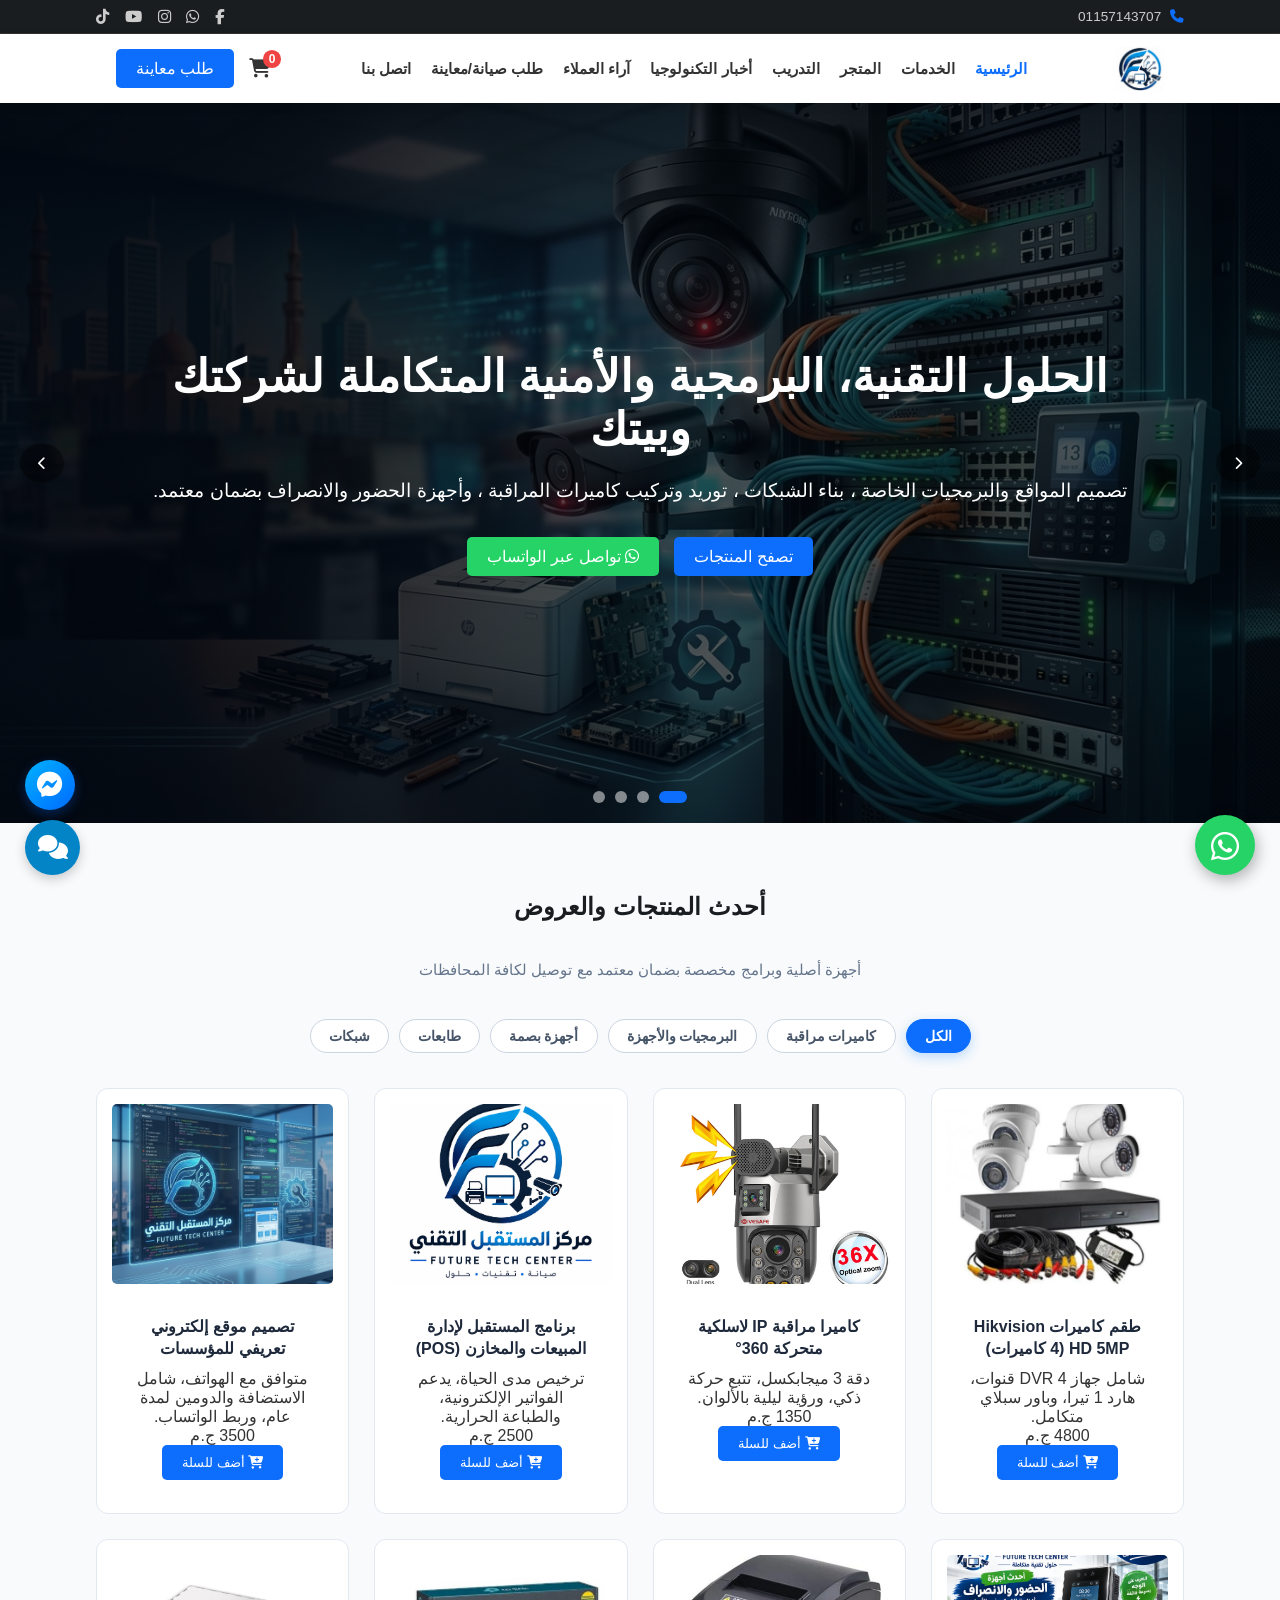
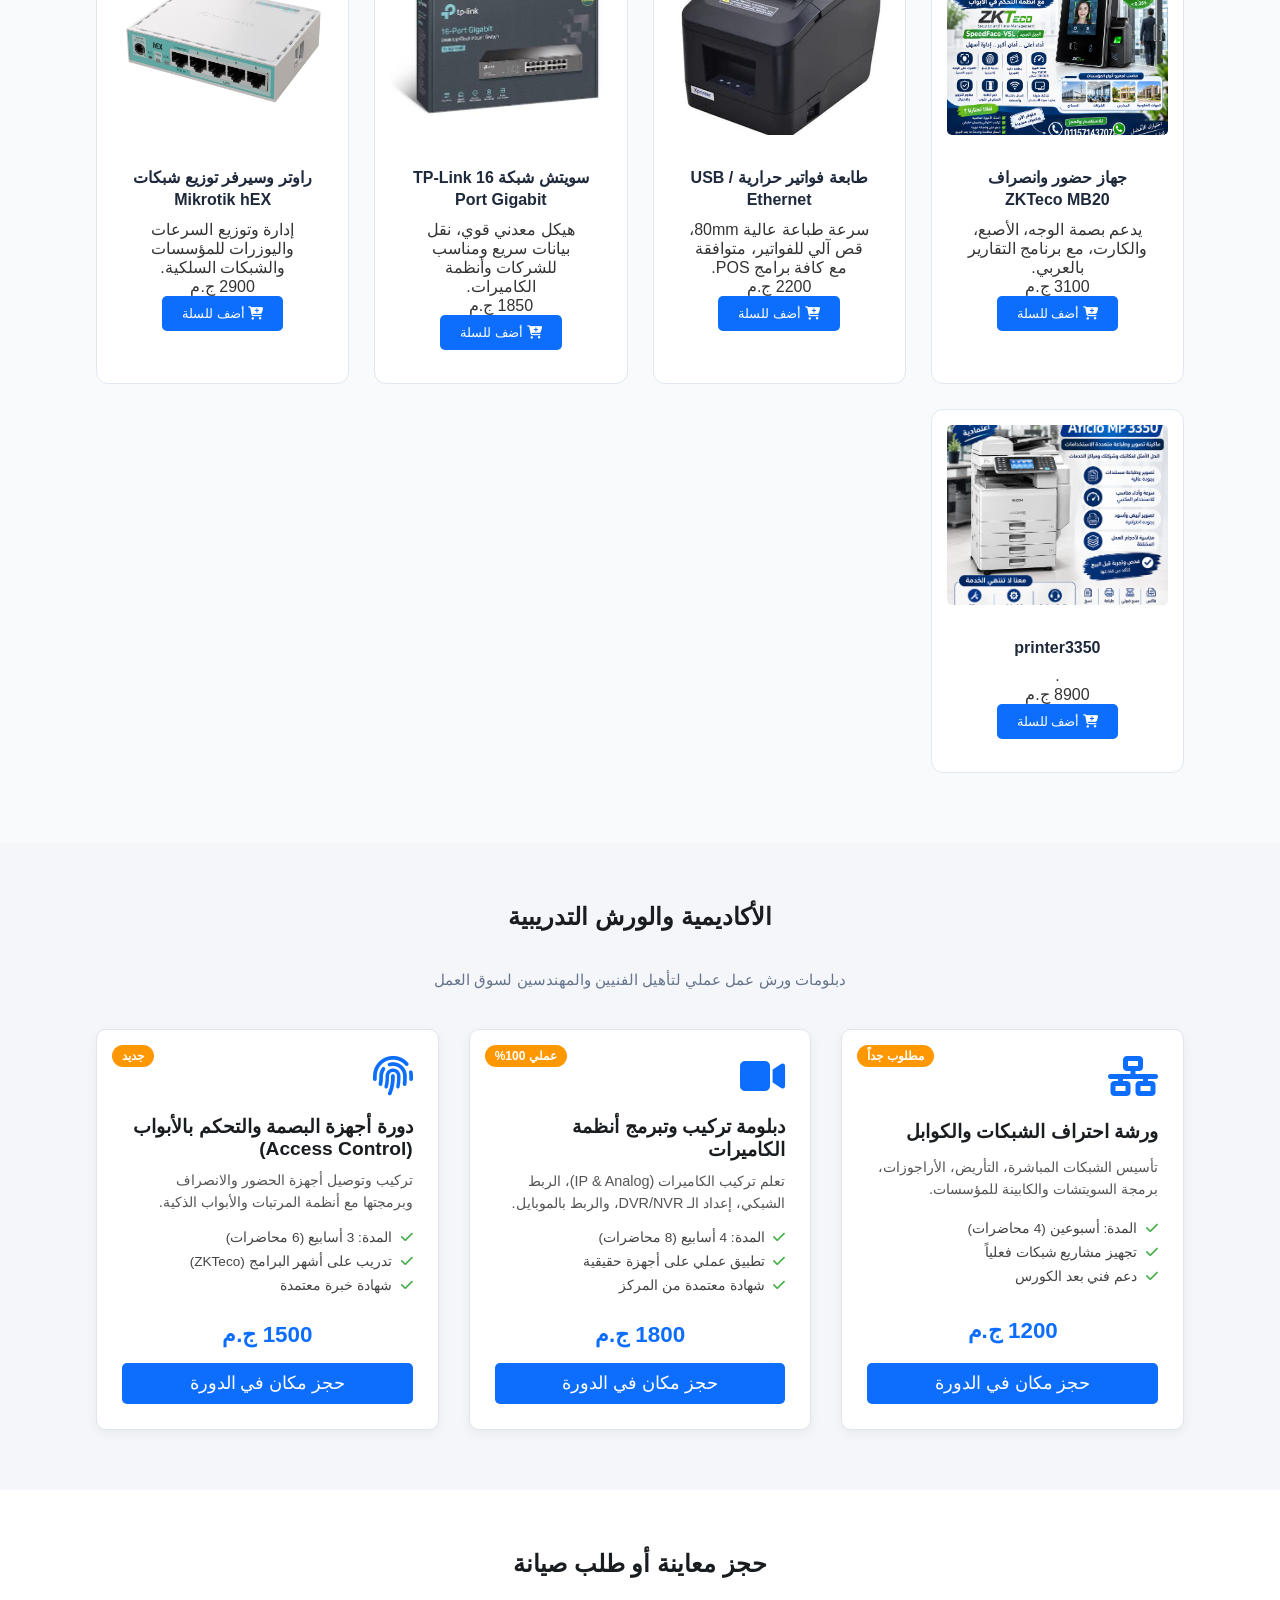
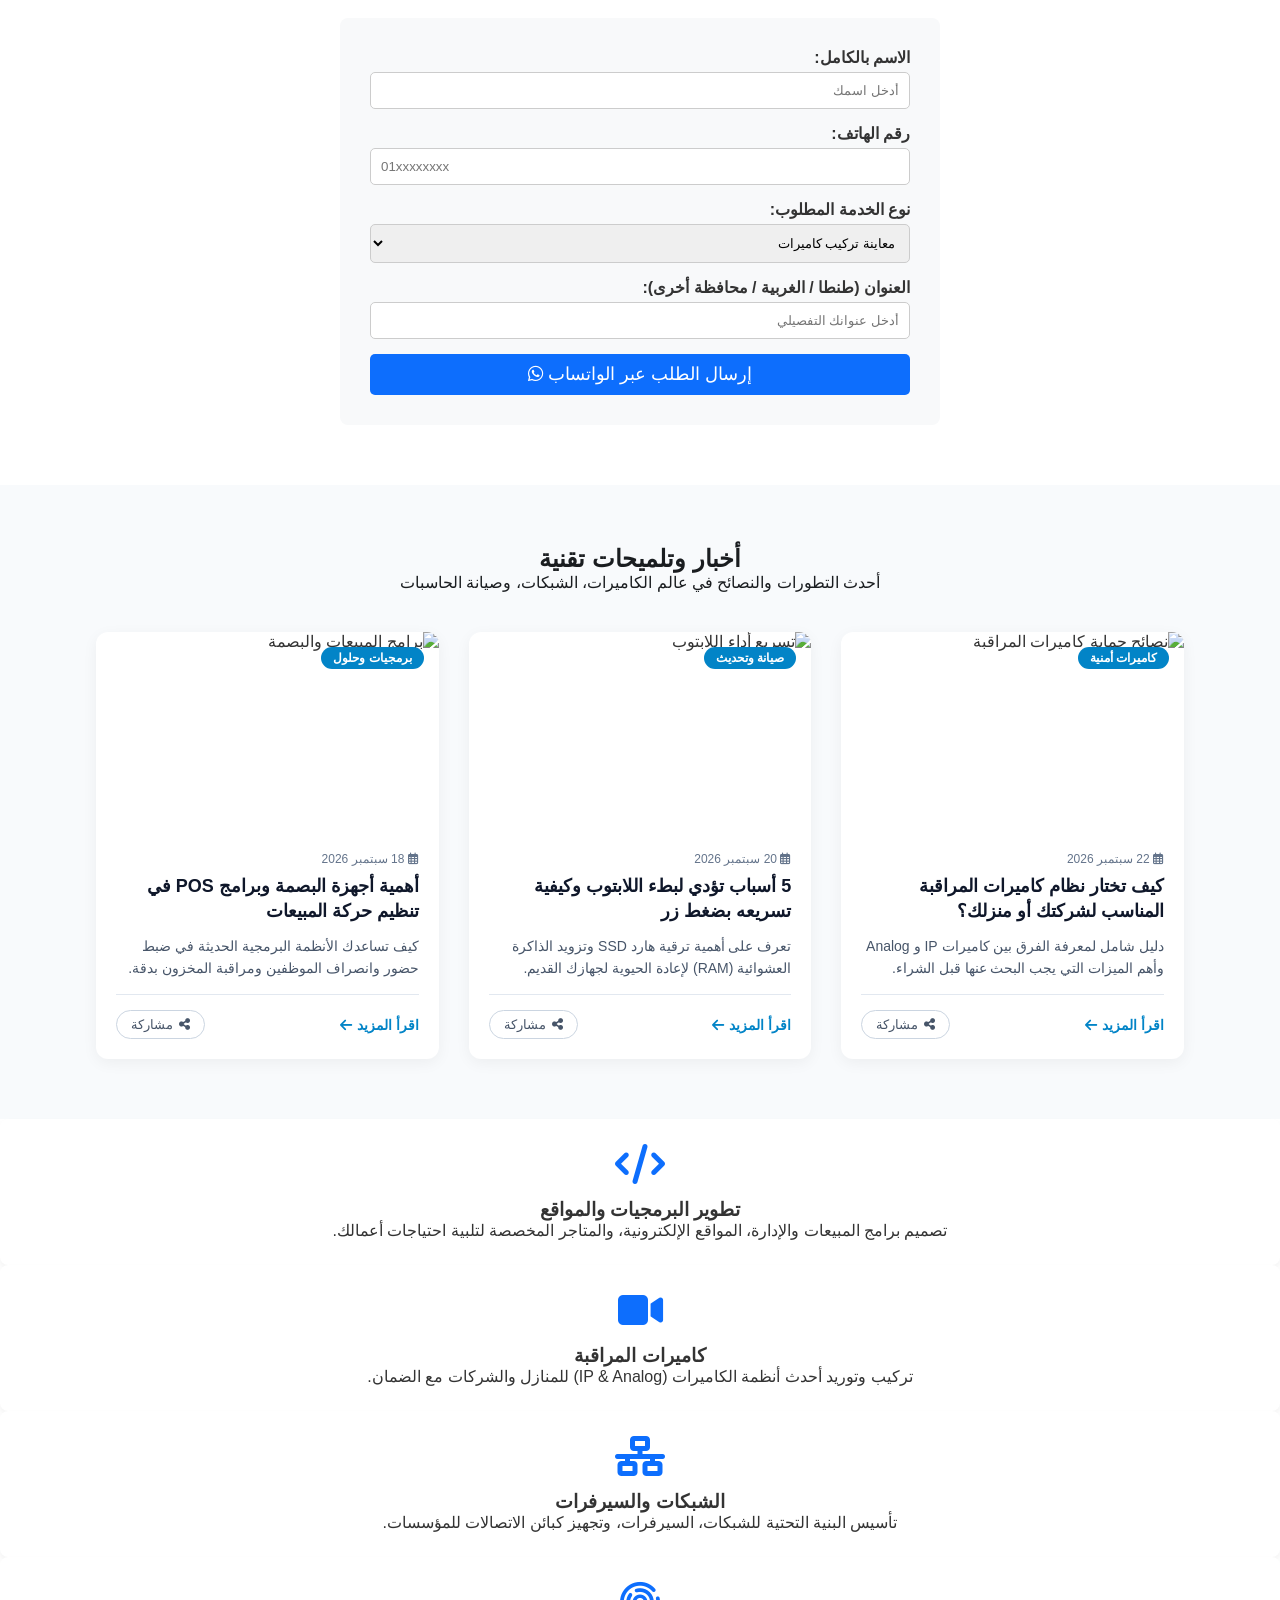
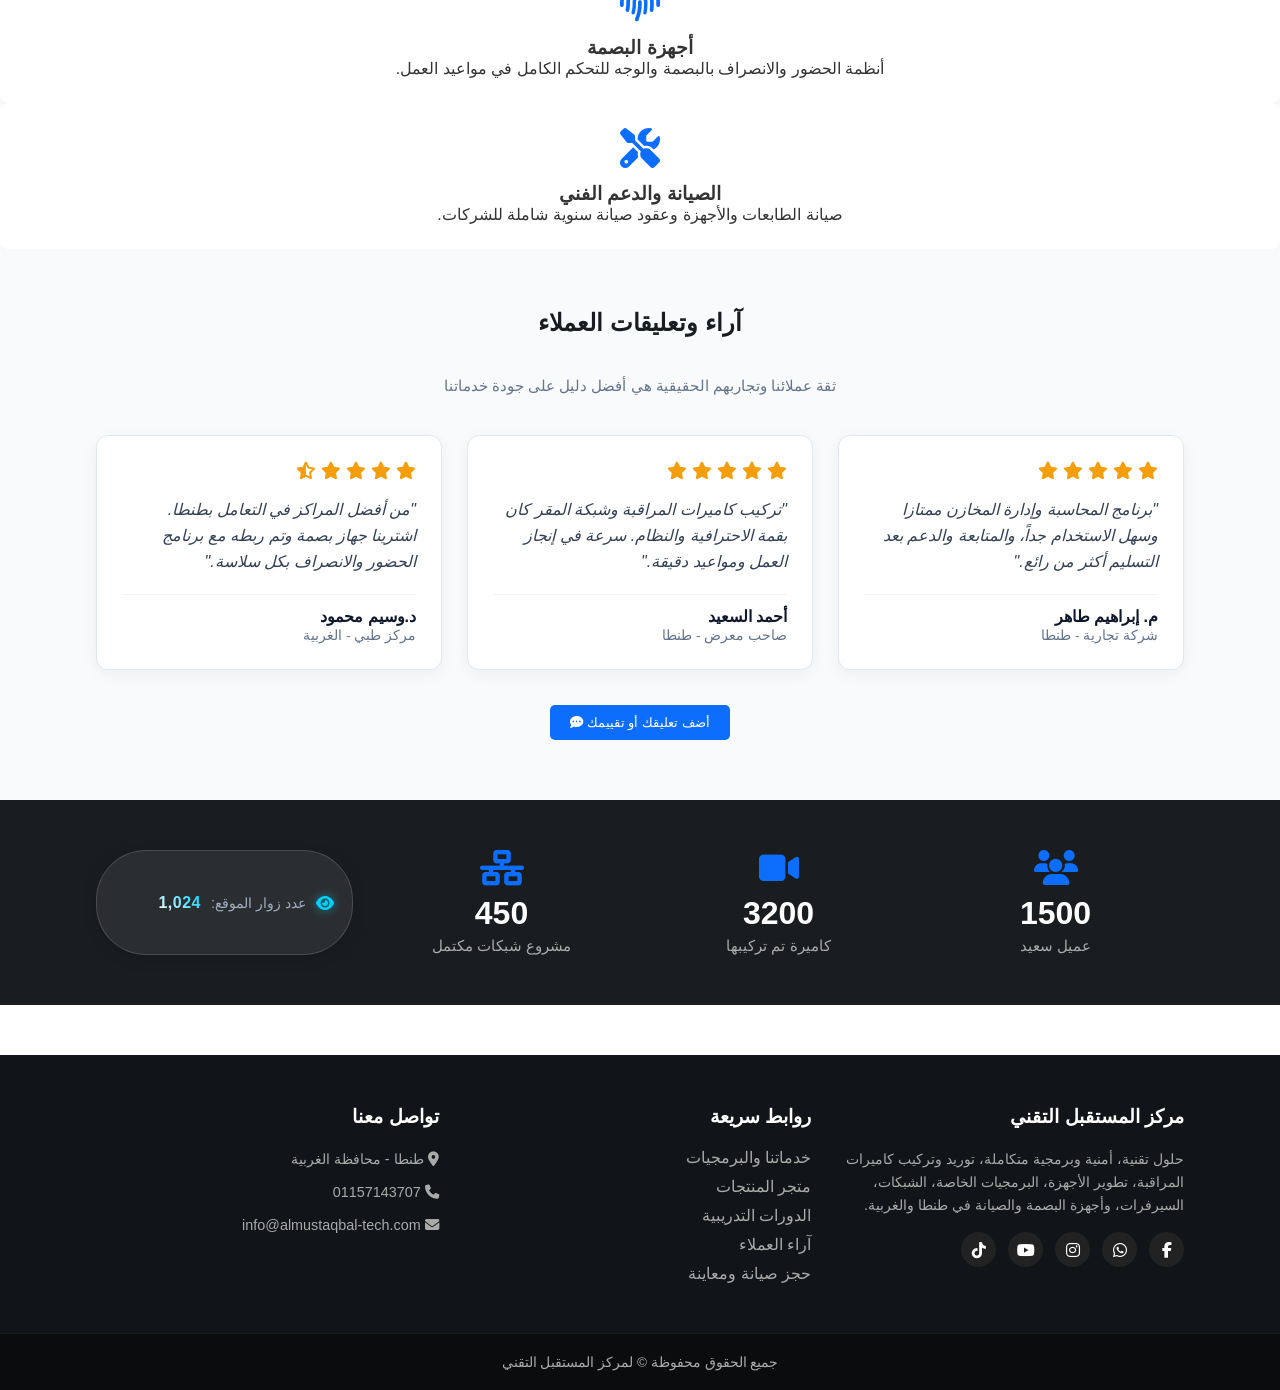
==== index.html @ 9a4a1fc3 "Update index.html" ====
<!DOCTYPE html>
<html lang="ar" dir="rtl">
<head>
    <meta charset="UTF-8">
    <meta name="viewport" content="width=device-width, initial-scale=1.0">
    <meta name="robots" content="index, follow">
    <meta name="theme-color" content="#1e293b">

    <!-- Google tag (gtag.js) - Google Analytics -->
    <script async src="https://www.googletagmanager.com/gtag/js?id=G-4VB6FNXNQP"></script>
    <script>
      window.dataLayer = window.dataLayer || [];
      function gtag(){dataLayer.push(arguments);}
      gtag('js', new Date());
      gtag('config', 'G-4VB6FNXNQP');
    </script>

    <!-- تحسين أداء التحميل للمكتبات الخارجية -->
    <link rel="preconnect" href="https://cdnjs.cloudflare.com">
    <link rel="canonical" href="https://yourdomain.com/">
    <!-- أيقونة المتصفح الأساسية -->
<link rel="icon" type="image/png" sizes="32x32" href="logo.png">
<!-- رابط اللوجو بالمسار المباشر كاملاً محبذ لدى Google -->
<link rel="icon" type="image/png" sizes="192x192" href="https://hassangoap.github.io/future-tech-center/logo.png">
<link rel="apple-touch-icon" sizes="180x180" href="https://hassangoap.github.io/future-tech-center/logo.png">
<!-- أيقونة أجهزة أبل (آيفون وآيباد) -->
<link rel="apple-touch-icon" sizes="180x180" href="logo.png">
    <link rel="apple-touch-icon" sizes="180x180" href="logo.png">
    <!-- الوسوم المحسنة لـ SEO Local -->
    <!-- Title & SEO Description -->
    <title>مركز المستقبل التقني |برمجيات،  صيانة كمبيوتر، الطابعات، كاميرات مراقبة،  وأجهزة بصمة بطنطا والغربية</title>
    <meta name="description" content="مركز المستقبل التقني بطنطا والغربية:وتطوير البرمجيات والمواقع ومعدات الشبكات توريد ، صيانة كمبيوتر، وتركيب وصيانة معتمدة لكاميرات المراقبة، أجهزة البصمة، الطابعات، .">
    <meta name="keywords" content="مركز المستقبل التقني, صيانة كمبيوتر طنطا, كاميرات مراقبة طنطا, أجهزة بصمة الغربية, برامج مبيعات POS, شبكات وسيرفرات">
    <meta name="author" content="مركز المستقبل التقني">
    <meta name="robots" content="index, follow">
    <meta name="google-site-verification" content="5onyfhr3dR5cWJ54kMBF8x5bRcBzAwcxnkwm7db2m1s">

    <!-- وسوم Open Graph & Twitter Cards -->
    <meta property="og:title" content="مركز المستقبل التقني - طنطا والغربية">
    <meta property="og:description" content="حلول أنظمة الأمان، البرمجيات، والشبكات بخصومات خاصة.">
    <meta property="og:image" content="https://hassangoap.github.io/future-tech-center/logo.png">
    <meta property="og:type" content="website">
    <meta property="og:locale" content="ar_EG">
    <meta name="twitter:card" content="summary_large_image">
<meta name="description" content="مركز المستقبل التقني بطنطا - خدمات صيانه الكمبيوتر واللابتوب، شبكات، وكاميرات مراقبة وأحدث الأجهزة بأفضل الأسعار.">
<meta property="og:title" content="مركز المستقبل التقني | طنطا">
<meta property="og:description" content="صيانة حاسبات، شبكات، وكاميرات مراقبة">
<meta property="og:type" content="website">

    <!-- مكتبة الأيقونات FontAwesome وملف الاستايل -->
    <link rel="stylesheet" href="https://cdnjs.cloudflare.com/ajax/libs/font-awesome/6.4.0/css/all.min.css">
    <link rel="stylesheet" href="style.css">

    <!-- بيانات هياكل Schema.org المدمجة مع التقييمات -->
    <script type="application/ld+json">
    {
      "@context": "https://schema.org",
      "@type": "ComputerStore",
      "name": "مركز المستقبل التقني",
      "image": "https://yourdomain.com/logo.png",
      "telephone": "+201157143707",
      "email": "info@almustaqbal-tech.com",
      "url": "https://yourdomain.com",
      "address": {
        "@type": "PostalAddress",
        "streetAddress": "طنطا، شارع البحر / الجلاء",
        "addressLocality": "طنطا",
        "addressRegion": "محافظة الغربية",
        "addressCountry": "EG"
      },
      "geo": {
        "@type": "GeoCoordinates",
        "latitude": 30.7865,
        "longitude": 31.0004
      },
      "aggregateRating": {
        "@type": "AggregateRating",
        "ratingValue": "4.9",
        "reviewCount": "135"
      },
      "areaServed": ["طنطا", "المحلة الكبرى", "زفتى", "كفر الزيات", "الغربية"],
      "priceRange": "$$",
      "description": "و مركز متخصص في  تطوير البرمجيات والمواقع،كاميرات المراقبة، أجهزة البصمة، الطابعات، وأنظمة الشبكات"
    }
    </script>
</head>

<body>

    <!-- الشريط العلوي -->
    <div class="top-bar">
        <div class="container top-bar-container">
            <div class="top-info">
               <span><i class="fa-solid fa-phone"></i> 01157143707</span>
            </div>
            <div class="social-links">
                <a href="https://www.facebook.com/profile.php?id=61590281375415&mibextid=wwXIfr" target="_blank" rel="noopener noreferrer" title="فيسبوك" aria-label="فيسبوك"><i class="fa-brands fa-facebook-f"></i></a>
                <a href="https://wa.me/201157143707" target="_blank" rel="noopener noreferrer" title="واتساب" aria-label="واتساب"><i class="fa-brands fa-whatsapp"></i></a>
                <a href="https://www.instagram.com/f.t.c0115?stkn=cDlyYjg0cHFiYXky&utm_source=qr" target="_blank" rel="noopener noreferrer" title="إنستغرام" aria-label="إنستغرام"><i class="fa-brands fa-instagram"></i></a>
                <a href="https://youtube.com/@hassanailgorab1691?si=_Z9u1-JqxYtOEbGi" target="_blank" rel="noopener noreferrer" title="يوتيوب" aria-label="يوتيوب"><i class="fa-brands fa-youtube"></i></a>
                <a href="https://www.tiktok.com/@user246053023?_r=1&_t=ZS-99auRT5zLPh" target="_blank" rel="noopener noreferrer" title="تيك توك" aria-label="تيك توك"><i class="fa-brands fa-tiktok"></i></a>
            </div>
        </div>
    </div>

    <!-- الهيدر وشريط التنقل -->
    <header class="main-header">
        <div class="container header-container">
            
            <div class="logo">
                <a href="#home">
                    <img src="logo.png" alt="مركز المستقبل التقني" class="logo-img" width="180" height="50">
                </a>
            </div>

            <nav class="nav-links" id="navLinks" aria-label="القائمة الرئيسية">
                <ul>
                    <li><a href="#home" class="active" onclick="closeMenu()">الرئيسية</a></li>
                    <li><a href="#services" onclick="closeMenu()">الخدمات</a></li>
                    <li><a href="#products" onclick="closeMenu()">المتجر</a></li>
                    <li><a href="#courses" onclick="closeMenu()">التدريب</a></li>
                    <li><a href="#news">أخبار التكنولوجيا</a></li>
                    <li><a href="#testimonials" onclick="closeMenu()">آراء العملاء</a></li>
                    <li><a href="#maintenance" onclick="closeMenu()">طلب صيانة/معاينة</a></li>
                    <li><a href="#contact" onclick="closeMenu()">اتصل بنا</a></li>
                </ul>
            </nav>

            <div class="header-actions">
                <a href="#cart" onclick="toggleCart(); return false;" class="cart-btn" title="سلة الشراء" aria-label="سلة الشراء">
                    <i class="fa-solid fa-cart-shopping"></i> 
                    <span id="cart-count">0</span>
                </a>
                <a href="#maintenance" class="btn-primary desktop-only">طلب معاينة</a>
                
                <button class="mobile-menu-btn" id="menuBtn" onclick="toggleMenu()" aria-label="فتح القائمة">
                    <i class="fa-solid fa-bars"></i>
                </button>
            </div>

        </div>
    </header>


    <!-- القسم الرئيسي (Hero Section) -->
    <section id="home" class="hero-slider">
        <div class="slide active" style="background-image: linear-gradient(rgba(0,0,0,0.65), rgba(0,0,0,0.65)), url('hero-bg.jpg');"></div>
        <div class="slide" style="background-image: linear-gradient(rgba(0,0,0,0.65), rgba(0,0,0,0.65)), url('cameras-bg.jpg');"></div>
        <div class="slide" style="background-image: linear-gradient(rgba(0,0,0,0.65), rgba(0,0,0,0.65)), url('networks-bg.jpg');"></div>
        <div class="slide" style="background-image: linear-gradient(rgba(0,0,0,0.65), rgba(0,0,0,0.65)), url('Hikvision.jpg');"></div>

        <div class="container hero-container">
            <div class="hero-content">
                <h1>الحلول التقنية، البرمجية والأمنية المتكاملة لشركتك وبيتك</h1>
                <p> تصميم المواقع والبرمجيات الخاصة ، بناء الشبكات ، توريد وتركيب كاميرات المراقبة ، وأجهزة الحضور والانصراف بضمان معتمد.</p>
                <div class="hero-btns">
                    <a href="#products" class="btn-primary">تصفح المنتجات</a>
                    <a href="https://wa.me/201157143707?text=السلام%20عليكم،%20أريد%20الاستفسار%20عن%20الخدمات" target="_blank" rel="noopener noreferrer" class="btn-whatsapp">
                        <i class="fa-brands fa-whatsapp"></i> تواصل عبر الواتساب
                    </a>
                </div>
            </div>
        </div>

        <button class="slider-btn prev-btn" onclick="changeSlide(-1)" aria-label="السابق"><i class="fa-solid fa-chevron-right"></i></button>
        <button class="slider-btn next-btn" onclick="changeSlide(1)" aria-label="التالي"><i class="fa-solid fa-chevron-left"></i></button>

        <div class="slider-dots">
            <span class="dot active" onclick="currentSlide(0)"></span>
            <span class="dot" onclick="currentSlide(1)"></span>
            <span class="dot" onclick="currentSlide(2)"></span>
            <span class="dot" onclick="currentSlide(3)"></span>
        </div>
    </section>

  

    <!-- قسم المتجر والمنتجات -->
    <section id="products" class="products-section">
        <div class="container">
            <div class="section-header">
                <h2 class="section-title">أحدث المنتجات والعروض</h2>
                <p class="section-subtitle">أجهزة أصلية وبرامج مخصصة بضمان معتمد مع توصيل لكافة المحافظات</p>
            </div>

            <div class="product-filters">
                <button class="filter-btn active" onclick="filterProducts('all')">الكل</button>
                <button class="filter-btn" onclick="filterProducts('camera')">كاميرات مراقبة</button>
                <button class="filter-btn" onclick="filterProducts('software')">البرمجيات والأجهزة</button>
                <button class="filter-btn" onclick="filterProducts('fingerprint')">أجهزة بصمة</button>
                <button class="filter-btn" onclick="filterProducts('printer')">طابعات</button>
                <button class="filter-btn" onclick="filterProducts('network')">شبكات</button>
            </div>
            
            <div class="products-grid" id="productsGrid">
                <!-- يتم تحميل المنتجات ديناميكياً بواسطة JavaScript -->
            </div>
        </div>
    </section>

    
    <!-- قسم الكورسات والتدريب -->
    <section id="courses" class="courses-section">
        <div class="container">
            <h2 class="section-title">الأكاديمية والورش التدريبية</h2>
            <p class="section-subtitle">دبلومات ورش عمل عملي لتأهيل الفنيين والمهندسين لسوق العمل</p>

            <div class="courses-grid">
                 <!-- كورس 2 -->
                <div class="course-card">
                    <div class="course-badge">مطلوب جداً</div>
                    <div class="course-icon"><i class="fa-solid fa-network-wired"></i></div>
                    <h3>ورشة احتراف الشبكات والكوابل</h3>
                    <p>تأسيس الشبكات المباشرة، التأريض، الأراجوزات، برمجة السويتشات والكابينة للمؤسسات.</p>
                    <ul class="course-features">
                        <li><i class="fa-solid fa-check"></i> المدة: أسبوعين (4 محاضرات)</li>
                        <li><i class="fa-solid fa-check"></i> تجهيز مشاريع شبكات فعلياً</li>
                        <li><i class="fa-solid fa-check"></i> دعم فني بعد الكورس</li>
                    </ul>
                    <div class="course-price">1200 ج.م</div>
                    <button class="btn-primary btn-block" onclick="openEnrollModal('ورشة احتراف الشبكات والكوابل', 1200)">حجز مكان في الدورة</button>
                </div>

                <!-- كورس 1 -->
                <div class="course-card">
                    <div class="course-badge">عملي 100%</div>
                    <div class="course-icon"><i class="fa-solid fa-video"></i></div>
                    <h3>دبلومة تركيب وتبرمج أنظمة الكاميرات</h3>
                    <p>تعلم تركيب الكاميرات (IP & Analog)، الربط الشبكي، إعداد الـ DVR/NVR، والربط بالموبايل.</p>
                    <ul class="course-features">
                        <li><i class="fa-solid fa-check"></i> المدة: 4 أسابيع (8 محاضرات)</li>
                        <li><i class="fa-solid fa-check"></i> تطبيق عملي على أجهزة حقيقية</li>
                        <li><i class="fa-solid fa-check"></i> شهادة معتمدة من المركز</li>
                    </ul>
                    <div class="course-price">1800 ج.م</div>
                    <button class="btn-primary btn-block" onclick="openEnrollModal('دبلومة تركيب أنظمة الكاميرات', 1800)">حجز مكان في الدورة</button>
                </div>

               
                <!-- كورس 3 -->
                <div class="course-card">
                    <div class="course-badge">جديد</div>
                    <div class="course-icon"><i class="fa-solid fa-fingerprint"></i></div>
                    <h3>دورة أجهزة البصمة والتحكم بالأبواب (Access Control)</h3>
                    <p>تركيب وتوصيل أجهزة الحضور والانصراف وبرمجتها مع أنظمة المرتبات والأبواب الذكية.</p>
                    <ul class="course-features">
                        <li><i class="fa-solid fa-check"></i> المدة: 3 أسابيع (6 محاضرات)</li>
                        <li><i class="fa-solid fa-check"></i> تدريب على أشهر البرامج (ZKTeco)</li>
                        <li><i class="fa-solid fa-check"></i> شهادة خبرة معتمدة</li>
                    </ul>
                    <div class="course-price">1500 ج.م</div>
                    <button class="btn-primary btn-block" onclick="openEnrollModal('دورة أجهزة البصمة والتحكم بالأبواب', 1500)">حجز مكان في الدورة</button>
                </div>
            </div>
        </div>
    </section>

    <!-- نافذة التسجيل في الكورس (Modal) -->
    <div id="courseModal" class="cart-modal">
        <div class="cart-content">
            <span class="close-btn" onclick="closeEnrollModal()">&times;</span>
            <h2 id="modalCourseTitle">التسجيل في الكورس</h2>
            <form id="courseEnrollForm">
                <input type="hidden" id="selectedCourseName">
                <div class="form-group" style="margin-top:15px;">
                    <label for="studentName">الاسم بالكامل:</label>
                    <input type="text" id="studentName" required placeholder="أدخل اسمك الثلاثي">
                </div>
                <div class="form-group">
                    <label for="studentPhone">رقم الهاتف / الواتساب:</label>
                    <input type="tel" id="studentPhone" required placeholder="01xxxxxxxx">
                </div>
                <div class="form-group">
                    <label for="studentLevel">المستوى الحالي:</label>
                    <select id="studentLevel">
                        <option value="مبتدئ">مبتدئ (لا يوجد خبرة)</option>
                        <option value="فني متوسط">فني (أبحث عن تطوير المهارة)</option>
                        <option value="طالب/مهندس">طالب / مهندس حديث التخرج</option>
                    </select>
                </div>
                <button type="submit" class="btn-whatsapp btn-block">تأكيد الحجز عبر الواتساب <i class="fa-brands fa-whatsapp"></i></button>
            </form>
        </div>
    </div>

    <!-- نموذج طلب معاينة/صيانة -->
    <section id="maintenance" class="maintenance-form-section">
        <div class="container">
            <h2 class="section-title">حجز معاينة أو طلب صيانة</h2>
            <form id="whatsappForm" class="form-container">
                <div class="form-group">
                    <label for="name">الاسم بالكامل:</label>
                    <input type="text" id="name" required placeholder="أدخل اسمك">
                </div>
                <div class="form-group">
                    <label for="phone">رقم الهاتف:</label>
                    <input type="tel" id="phone" required placeholder="01xxxxxxxx">
                </div>
                <div class="form-group">
                    <label for="service_type">نوع الخدمة المطلوب:</label>
                    <select id="service_type">
                        <option value="معاينة كاميرات مراقبة">معاينة تركيب كاميرات</option>
                        <option value="طلب برمجيات/موقع">تصميم برمجيات / موقع إلكتروني</option>
                        <option value="تأسيس شبكة/سيرفرات">تأسيس شبكات/سيرفرات</option>
                        <option value="صيانة أجهزة/طابعات">صيانة أجهزة / طابعات</option>
                        <option value="تركيب جهاز بصمة">تركيب جهاز حضور وانصراف</option>
                    </select>
                </div>
                <div class="form-group">
                    <label for="address">العنوان (طنطا / الغربية / محافظة أخرى):</label>
                    <input type="text" id="address" required placeholder="أدخل عنوانك التفصيلي">
                </div>
                <button type="submit" class="btn-primary btn-block">إرسال الطلب عبر الواتساب <i class="fa-brands fa-whatsapp"></i></button>
            </form>
        </div>
    </section>
<!-- ====================================================== -->
    <!-- بداية قسم أخبار وتلميحات التكنولوجيا -->
    <!-- ====================================================== -->
    <section id="news" class="news-section py-5">
        <div class="container">
            <div class="section-title text-center mb-5">
                <h2>أخبار وتلميحات تقنية</h2>
                <p>أحدث التطورات والنصائح في عالم الكاميرات، الشبكات، وصيانة الحاسبات</p>
            </div>
            
            <div class="news-grid">
                
                <!-- كارت الخبر 1 -->
                <article class="news-card">
                    <div class="news-img">
                        <!-- تأكد من وجود الصورة news-1.jpg في مجلد images -->
                        <img src="images/news-1.jpg" alt="نصائح حماية كاميرات المراقبة" loading="lazy">
                        <span class="news-badge">كاميرات أمنية</span>
                    </div>
                    <div class="news-content">
                        <span class="news-date"><i class="fa-regular fa-calendar-days"></i> 22 سبتمبر 2026</span>
                        <h3>كيف تختار نظام كاميرات المراقبة المناسب لشركتك أو منزلك؟</h3>
                        <p>دليل شامل لمعرفة الفرق بين كاميرات IP و Analog وأهم الميزات التي يجب البحث عنها قبل الشراء.</p>
                        
                        <div class="news-card-actions">
                            <!-- رابط صفحة المقال الكاملة -->
                            <a href="article-cctv-guide.html" class="read-more-btn">اقرأ المزيد <i class="fa-solid fa-arrow-left"></i></a>
                            
                            <!-- زر المشاركة الذكي -->
                            <!-- نمرر: (العنوان، رابط المقال النسبي، رابط الصورة النسبي) -->
                            <button type="button" class="share-btn" 
                                    onclick="shareArticle('كيف تختار نظام كاميرات المراقبة المناسب؟', 'article-cctv-guide.html', 'images/news-1.jpg')" 
                                    title="مشاركة هذا المقال">
                                <i class="fa-solid fa-share-nodes"></i> مشاركة
                            </button>
                        </div>
                    </div>
                </article>

                <!-- كارت الخبر 2 -->
                <article class="news-card">
                    <div class="news-img">
                        <img src="images/news-2.jpg" alt="تسريع أداء اللابتوب" loading="lazy">
                        <span class="news-badge">صيانة وتحديث</span>
                    </div>
                    <div class="news-content">
                        <span class="news-date"><i class="fa-regular fa-calendar-days"></i> 20 سبتمبر 2026</span>
                        <h3>5 أسباب تؤدي لبطء اللابتوب وكيفية تسريعه بضغط زر</h3>
                        <p>تعرف على أهمية ترقية هارد SSD وتزويد الذاكرة العشوائية (RAM) لإعادة الحيوية لجهازك القديم.</p>
                        
                        <div class="news-card-actions">
                            <a href="article-laptop-speed.html" class="read-more-btn">اقرأ المزيد <i class="fa-solid fa-arrow-left"></i></a>
                            <button type="button" class="share-btn" 
                                    onclick="shareArticle('5 أسباب تؤدي لبطء اللابتوب وكيفية تسريعه', 'article-laptop-speed.html', 'images/news-2.jpg')" 
                                    title="مشاركة هذا المقال">
                                <i class="fa-solid fa-share-nodes"></i> مشاركة
                            </button>
                        </div>
                    </div>
                </article>

                <!-- كارت الخبر 3 -->
                <article class="news-card">
                    <div class="news-img">
                        <img src="images/news-3.jpg" alt="برامج المبيعات والبصمة" loading="lazy">
                        <span class="news-badge">برمجيات وحلول</span>
                    </div>
                    <div class="news-content">
                        <span class="news-date"><i class="fa-regular fa-calendar-days"></i> 18 سبتمبر 2026</span>
                        <h3>أهمية أجهزة البصمة وبرامج POS في تنظيم حركة المبيعات</h3>
                        <p>كيف تساعدك الأنظمة البرمجية الحديثة في ضبط حضور وانصراف الموظفين ومراقبة المخزون بدقة.</p>
                        
                        <div class="news-card-actions">
                            <a href="article-pos-systems.html" class="read-more-btn">اقرأ المزيد <i class="fa-solid fa-arrow-left"></i></a>
                            <button type="button" class="share-btn" 
                                    onclick="shareArticle('أهمية أجهزة البصمة وبرامج POS للمنشآت', 'article-pos-systems.html', 'images/news-3.jpg')" 
                                    title="مشاركة هذا المقال">
                                <i class="fa-solid fa-share-nodes"></i> مشاركة
                            </button>
                        </div>
                    </div>
                </article>

            </div>
        </div>
    </section>
                
                <!-- إضافة قسم البرمجيات -->
                <div class="service-card">
                    <i class="fa-solid fa-code icon"></i>
                    <h3>تطوير البرمجيات والمواقع</h3>
                    <p>تصميم برامج المبيعات والإدارة، المواقع الإلكترونية، والمتاجر المخصصة لتلبية احتياجات أعمالك.</p>
                </div>
                <div class="service-card">
                    <i class="fa-solid fa-video icon"></i>
                    <h3>كاميرات المراقبة</h3>
                    <p>تركيب وتوريد أحدث أنظمة الكاميرات (IP & Analog) للمنازل والشركات مع الضمان.</p>
                </div>
                <div class="service-card">
                    <i class="fa-solid fa-network-wired icon"></i>
                    <h3>الشبكات والسيرفرات</h3>
                    <p>تأسيس البنية التحتية للشبكات، السيرفرات، وتجهيز كبائن الاتصالات للمؤسسات.</p>
                </div>
                <div class="service-card">
                    <i class="fa-solid fa-fingerprint icon"></i>
                    <h3>أجهزة البصمة</h3>
                    <p>أنظمة الحضور والانصراف بالبصمة والوجه للتحكم الكامل في مواعيد العمل.</p>
                </div>
                <div class="service-card">
                    <i class="fa-solid fa-screwdriver-wrench icon"></i>
                    <h3>الصيانة والدعم الفني</h3>
                    <p>صيانة الطابعات والأجهزة وعقود صيانة سنوية شاملة للشركات.</p>
                </div>
            </div>
        </div>
    </section>
<!-- قسم آراء العملاء والتعليقات -->
    <section id="testimonials" class="testimonials-section">
        <div class="container">
            <div class="section-header">
                <h2 class="section-title">آراء وتعليقات العملاء</h2>
                <p class="section-subtitle">ثقة عملائنا وتجاربهم الحقيقية هي أفضل دليل على جودة خدماتنا</p>
            </div>

            <div class="testimonials-grid" id="testimonialsGrid">
                <!-- تعليق 1 -->
                <div class="testimonial-card">
                    <div class="stars">
                        <i class="fa-solid fa-star"></i>
                        <i class="fa-solid fa-star"></i>
                        <i class="fa-solid fa-star"></i>
                        <i class="fa-solid fa-star"></i>
                        <i class="fa-solid fa-star"></i>
                    </div>
                    <p class="review-text">"برنامج المحاسبة وإدارة المخازن ممتازا وسهل الاستخدام جداً، والمتابعة والدعم بعد التسليم أكثر من رائع."</p>
                    <div class="client-info">
                        <strong>م. إبراهيم طاهر</strong>
                        <span>شركة تجارية - طنطا</span>
                    </div>
                </div>

                <!-- تعليق 2 -->
                <div class="testimonial-card">
                    <div class="stars">
                        <i class="fa-solid fa-star"></i>
                        <i class="fa-solid fa-star"></i>
                        <i class="fa-solid fa-star"></i>
                        <i class="fa-solid fa-star"></i>
                        <i class="fa-solid fa-star"></i>
                    </div>
                    <p class="review-text">"تركيب كاميرات المراقبة وشبكة المقر كان بقمة الاحترافية والنظام. سرعة في إنجاز العمل ومواعيد دقيقة."</p>
                    <div class="client-info">
                        <strong>أحمد السعيد</strong>
                        <span>صاحب معرض - طنطا</span>
                    </div>
                </div>

                <!-- تعليق 3 -->
                <div class="testimonial-card">
                    <div class="stars">
                        <i class="fa-solid fa-star"></i>
                        <i class="fa-solid fa-star"></i>
                        <i class="fa-solid fa-star"></i>
                        <i class="fa-solid fa-star"></i>
                        <i class="fa-solid fa-star-half-stroke"></i>
                    </div>
                    <p class="review-text">"من أفضل المراكز في التعامل بطنطا. اشترينا جهاز بصمة وتم ربطه مع برنامج الحضور والانصراف بكل سلاسة."</p>
                    <div class="client-info">
                        <strong>د.وسيم محمود</strong>
                        <span>مركز طبي - الغربية</span>
                    </div>
                </div>
            </div>

            <!-- زر فتح نافذة كتابة التعليق -->
            <div class="add-review-action" style="text-align: center; margin-top: 35px;">
                <button class="btn-primary" onclick="openReviewModal()">أضف تعليقك أو تقييمك <i class="fa-solid fa-comment-dots"></i></button>
            </div>
        </div>
    </section>

    <!-- قسم الإحصائيات -->
    <section class="stats-section">
        <div class="container stats-container">
            <div class="stat-item">
                <i class="fa-solid fa-users"></i>
                <h3 class="counter" data-target="1500">0</h3>
                <p>عميل سعيد</p>
            </div>
            <div class="stat-item">
                <i class="fa-solid fa-video"></i>
                <h3 class="counter" data-target="3200">0</h3>
                <p>كاميرة تم تركيبها</p>
            </div>
            <div class="stat-item">
                <i class="fa-solid fa-network-wired"></i>
                <h3 class="counter" data-target="450">0</h3>
                <p>مشروع شبكات مكتمل</p>
            </div>
           
            <div class="visitor-counter-box">
                <i class="fa-solid fa-eye"></i>
                <span>عدد زوار الموقع: </span>
                <strong id="visitorCount">1,024</strong>
            </div>
        </div>
    </section>

    <!-- نافذة عرض الصورة المكبرة (Lightbox) -->
    <div id="imageModal" class="image-modal" onclick="closeImageModal()">
        <span class="close-img-modal" onclick="closeImageModal()">&times;</span>
        <div class="image-modal-content" onclick="event.stopPropagation()">
            <img id="modalImage" src="data:image/svg+xml,%3Csvg xmlns='http://www.w3.org/2000/svg' viewBox='0 0 1 1'%3E%3C/svg%3E" alt="صورة المنتج المكبرة" loading="lazy">
            <p id="modalCaption"></p>
        </div>
    </div>

    <!-- نافذة سلة الشراء (Cart Modal) -->
    <div id="cartModal" class="cart-modal">
        <div class="cart-content">
            <span class="close-btn" onclick="toggleCart()">&times;</span>
            <h2>سلة الشراء <i class="fa-solid fa-cart-shopping"></i></h2>
            <div id="cartItemsList">
                <p>السلة فارغة حالياً</p>
            </div>
            <div class="cart-summary">
                <h3>الإجمالي: <span id="cartTotal">0</span> ج.م</h3>
                <button class="btn-whatsapp btn-block" onclick="checkoutWhatsApp()">إتمام الطلب عبر الواتساب <i class="fa-brands fa-whatsapp"></i></button>
            </div>
        </div>
    </div>
    <!-- نافذة كتابة تعليق / تقييم جديد (Modal) -->
    <div id="reviewModal" class="cart-modal">
        <div class="cart-content">
            <span class="close-btn" onclick="closeReviewModal()">&times;</span>
            <h2>أضف تعليقك وتقييمك</h2>
            <form id="reviewForm" onsubmit="submitReview(event)">
                <div class="form-group" style="margin-top:15px;">
                    <label for="reviewName">الاسم الكامل:</label>
                    <input type="text" id="reviewName" required placeholder="أدخل اسمك الكريم">
                </div>
                <div class="form-group">
                    <label for="reviewRole">الوظيفة / المدينة:</label>
                    <input type="text" id="reviewRole" placeholder="مثال: صاحب شركه - طنطا">
                </div>
                <div class="form-group">
                    <label for="reviewRating">التقييم بالنجوم:</label>
                    <select id="reviewRating">
                        <option value="5">⭐⭐⭐⭐⭐ (ممتاز جداً)</option>
                        <option value="4">⭐⭐⭐⭐ (جيد جداً)</option>
                        <option value="3">⭐⭐⭐ (جيد)</option>
                    </select>
                </div>
                <div class="form-group">
                    <label for="reviewComment">تعليقك ورأيك في الخدمة:</label>
                    <textarea id="reviewComment" rows="4" required placeholder="اكتب تجربتك أو تعليقك هنا..."></textarea>
                </div>
                <button type="submit" class="btn-primary btn-block">نشر التعليق</button>
            </form>
        </div>
    </div>
<!-- Floating WhatsApp Button -->
<a href="https://wa.me/201157143707?text=%D9%85%D8%B1%D8%AD%D8%A8%D8%A7%D9%8B%20%D9%85%D8%B1%D9%83%D8%B2%20%D8%A7%D9%84%D9%85%D8%B3%D8%AA%D9%82%D8%A8%D9%84%20%D8%A7%D9%84%D8%AA%D9%82%D9%86%D9%8A%D8%8C%20%D8%A3%D9%88%D8%AF%20%D8%A7%D9%84%D8%A7%D8%B3%D8%AA%D9%81%D8%B3%D8%A7%D8%B1%20%D8%B9%D9%8D%D9%86%20%D8%AE%D8%AF%D9%85%D8%A7%D8%AA%20%D8%A7%D9%84%D8%B5%D9%8A%D8%A7%D9%86%D8%A9%20%D9%88%D8%A7%D9%84%D9%85%D9%86%D8%AA%D8%AC%D8%A7%D8%AA" 
   class="whatsapp-float" 
   target="_blank" 
   rel="noopener noreferrer" 
   aria-label="تواصل معنا عبر الواتساب"
   onclick="if(window.gtag){ gtag('event', 'click_whatsapp', {'event_category': 'Contact', 'event_label': 'Floating WhatsApp Button'}); }">
    <i class="fab fa-whatsapp whatsapp-icon"></i>
    <span class="whatsapp-tooltip">تواصل معنا</span>
</a>
    <script src="main.js" defer></script>

    <!-- الفوتر -->
    <footer id="contact" class="main-footer">
        <div class="container footer-container">
            <div class="footer-col">
                <h3>مركز المستقبل التقني</h3>
                <p>حلول تقنية، أمنية وبرمجية متكاملة، توريد وتركيب كاميرات المراقبة، تطوير الأجهزة، البرمجيات الخاصة، الشبكات، السيرفرات، وأجهزة البصمة والصيانة في طنطا والغربية.</p>
                <div class="footer-social">
                    <a href="https://www.facebook.com/profile.php?id=61590281375415&mibextid=wwXIfr" target="_blank" rel="noopener noreferrer" aria-label="Facebook"><i class="fa-brands fa-facebook-f"></i></a>
                    <a href="https://wa.me/201157143707" target="_blank" rel="noopener noreferrer" aria-label="WhatsApp"><i class="fa-brands fa-whatsapp"></i></a>
                    <a href="https://www.instagram.com/f.t.c0115?stkn=cDlyYjg0cHFiYXky&utm_source=qr" target="_blank" rel="noopener noreferrer" aria-label="Instagram"><i class="fa-brands fa-instagram"></i></a>
                    <a href="https://youtube.com/@hassanailgorab1691?si=_Z9u1-JqxYtOEbGi" target="_blank" rel="noopener noreferrer" aria-label="YouTube"><i class="fa-brands fa-youtube"></i></a>
                    <a href="https://www.tiktok.com/@user246053023?_r=1&_t=ZS-99auRT5zLPh" target="_blank" rel="noopener noreferrer" aria-label="TikTok"><i class="fa-brands fa-tiktok"></i></a>
                </div>
            </div>

            <div class="footer-col">
                <h3>روابط سريعة</h3>
                <ul>
                    <li><a href="#services">خدماتنا والبرمجيات</a></li>
                    <li><a href="#products">متجر المنتجات</a></li>
                    <li><a href="#courses">الدورات التدريبية</a></li>
                    <li><a href="#testimonials">آراء العملاء</a></li>
                    <li><a href="#maintenance">حجز صيانة ومعاينة</a></li>
                </ul>
            </div>

            <div class="footer-col">
                <h3>تواصل معنا</h3>
                <p><i class="fa-solid fa-location-dot"></i> طنطا - محافظة الغربية </p>
                <p><i class="fa-solid fa-phone"></i> 01157143707</p>
                <p><i class="fa-solid fa-envelope"></i> info@almustaqbal-tech.com </p>
              
            </div>
        </div>
        <div class="copyright">
            <p>جميع الحقوق محفوظة &copy; لمركز المستقبل التقني</p>
        </div>
    </footer>
    <!-- زر الشات العائم -->
<div class="chat-widget">
    <div class="chat-box" id="chatBox">
        <div class="chat-header">
            <img src="logo.png" alt="مركز المستقبل التقني" class="chat-avatar">
            <div>
                <h4>الدعم الفني المباشر</h4>
                <p>مركز المستقبل التقني - طنطا</p>
            </div>
            <button class="chat-close" onclick="toggleChat()">&times;</button>
        </div>
        <div class="chat-body">
            <div class="chat-message bot">
                مرحباً بك في مركز المستقبل التقني! 🛠️<br>كيف يمكننا مساعدتك اليوم؟
            </div>
            <div class="chat-options">
                <a href="https://wa.me/201157143707?text=أود%20الاستفسار%20عن%20صيانة%20الأجهزة" target="_blank" class="chat-opt-btn">💻 طلب صيانة كمبيوتر / لابتوب</a>
                <a href="https://wa.me/201157143707?text=أود%20الاستفسار%20عن%20تركيب%20كاميرات%20المراقبة" target="_blank" class="chat-opt-btn">📹 معاينة كاميرات مراقبة</a>
                <a href="https://wa.me/201157143707?text=أود%20الاستفسار%20عن%20أنظمة%20البرمجيات%20وPOS" target="_blank" class="chat-opt-btn">🖥️ برامج المبيعات والشبكات</a>
            </div>
        </div>
    </div>
    <button class="chat-trigger" onclick="toggleChat()" aria-label="تحدث معنا">
        <i class="fa-solid fa-comments"></i>
    </button>
</div>
<!-- زر ماسنجر العائم -->
<a href="https://www.facebook.com/profile.php?id=61590281375415&mibextid=wwXIfr&mibextid=wwXIfr" target="_blank" class="messenger-float" aria-label="تحدث معنا عبر ماسنجر">
    <i class="fa-brands fa-facebook-messenger"></i>
</a>

    </body>
</html>
---- style.css ----
:root {
    --primary-color: #0d6efd;
    --dark-color: #1a1d20;
    --light-bg: #f8f9fa;
    --accent-color: #25d366;
    --text-color: #333;
}

* {
    box-sizing: border-box;
    margin: 0;
    padding: 0;
    font-family: 'Segoe UI', Tahoma, Geneva, Verdana, sans-serif;
}

body {
    direction: rtl;
    text-align: right;
    color: var(--text-color);
    background-color: #fff;
}

.container {
    width: 85%;
    margin: auto;
    max-width: 1200px;
}

/* تنسيقات الهيدر الأساسية (لأجهزة الكمبيوتر) */
.main-header {
    background-color: #ffffff;
    box-shadow: 0 2px 10px rgba(0, 0, 0, 0.08);
    position: sticky;
    top: 0;
    z-index: 1000;
}

.header-container {
    display: flex;
    align-items: center;
    justify-content: space-between;
    padding: 12px 20px;
}

.logo-img {
    height: 45px;
    width: auto;
    object-fit: contain;
    display: block;
}

.nav-links ul {
    display: flex;
    list-style: none;
    gap: 20px;
    margin: 0;
    padding: 0;
}

.nav-links a {
    text-decoration: none;
    color: #333;
    font-weight: 600;
    font-size: 0.95rem;
    transition: color 0.3s;
}

.nav-links a:hover, .nav-links a.active {
    color: var(--primary-color, #007bff);
}

.header-actions {
    display: flex;
    align-items: center;
    gap: 15px;
}

.cart-btn {
    position: relative;
    font-size: 1.2rem;
    color: #333;
    text-decoration: none;
}

#cart-count {
    position: absolute;
    top: -8px;
    right: -10px;
    background: #ef4444;
    color: white;
    font-size: 0.75rem;
    padding: 2px 6px;
    border-radius: 50%;
    font-weight: bold;
}

.mobile-menu-btn {
    display: none; /* إخفاء زر الموبايل على الشاشات الكبيرة */
    background: none;
    border: none;
    font-size: 1.5rem;
    color: #333;
    cursor: pointer;
}

/* --- الاستجابة لشاشات الهواتف والأجهزة اللوحية (Responsive Design) --- */
@media (max-width: 992px) {
    .mobile-menu-btn {
        display: block; /* إظهار زر القائمة للهواتف */
    }

    .desktop-only {
        display: none; /* إخفاء زر طلب معاينة الثابت لعدم زحمة الشاشة */
    }

    .nav-links {
        position: fixed;
        top: 60px;
        right: -100%; /* إخفاء القائمة خارج الشاشة */
        width: 260px;
        height: calc(100vh - 60px);
        background-color: #ffffff;
        box-shadow: -5px 0 15px rgba(0,0,0,0.1);
        transition: right 0.3s ease;
        padding: 20px;
    }

    .nav-links.active {
        right: 0; /* إظهار القائمة عند الضغط على الزر */
    }

    .nav-links ul {
        flex-direction: column;
        gap: 18px;
    }

    .nav-links a {
        font-size: 1.05rem;
        display: block;
        padding: 8px 0;
        border-bottom: 1px solid #f1f5f9;
    }
}
/* Buttons */
.btn-primary {
    background: var(--primary-color);
    color: #fff;
    padding: 10px 20px;
    border-radius: 5px;
    text-decoration: none;
    border: none;
    cursor: pointer;
}
.btn-whatsapp {
    background: var(--accent-color);
    color: #fff;
    padding: 10px 20px;
    border-radius: 5px;
    text-decoration: none;
}

/* Hero Section */
.hero {
    background: linear-gradient(rgba(0,0,0,0.6), rgba(0,0,0,0.6)), url('https://via.placeholder.com/1200x500') center/cover;
    color: #fff;
    padding: 100px 0;
    text-align: center;
}
.hero h1 { font-size: 2.5rem; margin-bottom: 20px; }
.hero p { font-size: 1.2rem; margin-bottom: 30px; }
.hero-btns { display: flex; justify-content: center; gap: 15px; }

/* Services */
.services { padding: 60px 0; background: var(--light-bg); }
.section-title { text-align: center; margin-bottom: 40px; color: var(--dark-color); }
.services-grid {
    display: grid;
    grid-template-columns: repeat(auto-fit, minmax(250px, 1fr));
    gap: 20px;
}
.service-card {
    background: #fff;
    padding: 25px;
    border-radius: 8px;
    text-align: center;
    box-shadow: 0 4px 6px rgba(0,0,0,0.05);
}
.service-card .icon { font-size: 40px; color: var(--primary-color); margin-bottom: 15px; }

/* Maintenance Form */
.maintenance-form-section { padding: 60px 0; }
.form-container {
    max-width: 600px;
    margin: 0 auto;
    background: var(--light-bg);
    padding: 30px;
    border-radius: 8px;
}
.form-group { margin-bottom: 15px; }
.form-group label { display: block; margin-bottom: 5px; font-weight: bold; }
.form-group input, .form-group select {
    width: 100%;
    padding: 10px;
    border: 1px solid #ccc;
    border-radius: 5px;
}
.btn-block { width: 100%; font-size: 1.1rem; }
/* المنتجات */
.products-section { padding: 60px 0; }
.products-grid {
    display: grid;
    grid-template-columns: repeat(auto-fit, minmax(230px, 1fr));
    gap: 25px;
}
.product-card {
    background: #fff;
    border: 1px solid #eee;
    border-radius: 8px;
    padding: 15px;
    text-align: center;
    transition: 0.3s;
}
.product-card:hover { box-shadow: 0 5px 15px rgba(0,0,0,0.1); }
.product-card img { width: 100%; height: 180px; object-fit: cover; border-radius: 5px; }
.product-card h3 { font-size: 1.1rem; margin: 10px 0; color: var(--dark-color); }
.product-card .description { font-size: 0.85rem; color: #666; margin-bottom: 15px; }
.price-container { margin-bottom: 15px; }
.product-card .price { font-size: 1.2rem; font-weight: bold; color: var(--primary-color); }
.add-to-cart-btn { width: 100%; }

/* نافذة السلة (Modal) */
.cart-modal {
    display: none;
    position: fixed;
    top: 0; left: 0;
    width: 100%; height: 100%;
    background: rgba(0,0,0,0.5);
    z-index: 2000;
    justify-content: center;
    align-items: center;
}
.cart-content {
    background: #fff;
    padding: 25px;
    border-radius: 8px;
    width: 90%;
    max-width: 500px;
    position: relative;
}
.close-btn {
    position: absolute;
    top: 10px; left: 15px;
    font-size: 25px;
    cursor: pointer;
}
.cart-item {
    display: flex;
    justify-content: space-between;
    align-items: center;
    padding: 10px 0;
    border-bottom: 1px solid #eee;
}
.cart-summary { margin-top: 20px; text-align: center; }
.cart-summary h3 { margin-bottom: 15px; }
/* قسم الكورسات والتدريب */
.courses-section {
    padding: 60px 0;
    background-color: #f4f6f9;
}
.section-subtitle {
    text-align: center;
    color: #666;
    margin-top: -30px;
    margin-bottom: 40px;
}
.courses-grid {
    display: grid;
    grid-template-columns: repeat(auto-fit, minmax(280px, 1fr));
    gap: 30px;
}
.course-card {
    background: #fff;
    border-radius: 10px;
    padding: 25px;
    position: relative;
    box-shadow: 0 4px 12px rgba(0,0,0,0.05);
    border: 1px solid #e1e6ed;
    display: flex;
    flex-direction: column;
    justify-content: space-between;
}
.course-badge {
    position: absolute;
    top: 15px;
    left: 15px;
    background: #ff9800;
    color: #fff;
    font-size: 0.75rem;
    padding: 4px 10px;
    border-radius: 20px;
    font-weight: bold;
}
.course-icon {
    font-size: 40px;
    color: var(--primary-color);
    margin-bottom: 15px;
}
.course-card h3 {
    font-size: 1.2rem;
    margin-bottom: 10px;
    color: var(--dark-color);
}
.course-card p {
    font-size: 0.9rem;
    color: #555;
    margin-bottom: 15px;
    line-height: 1.5;
}
.course-features {
    list-style: none;
    margin-bottom: 20px;
    padding: 0;
}
.course-features li {
    font-size: 0.85rem;
    color: #444;
    margin-bottom: 8px;
}
.course-features li i {
    color: #4caf50;
    margin-left: 5px;
}
.course-price {
    font-size: 1.4rem;
    font-weight: bold;
    color: var(--primary-color);
    margin-bottom: 15px;
    text-align: center;
}
/* Top Bar Styles */
.top-bar {
    background-color: #1a1d20;
    color: #ccc;
    font-size: 0.85rem;
    padding: 8px 0;
    border-bottom: 1px solid #333;
}
.top-bar-container {
    display: flex;
    justify-content: space-between;
    align-items: center;
}
.top-info span {
    margin-left: 15px;
}
.top-info i {
    color: var(--primary-color);
    margin-left: 5px;
}
.social-links a {
    color: #ccc;
    margin-right: 12px;
    font-size: 0.95rem;
    transition: 0.3s;
}
.social-links a:hover {
    color: var(--primary-color);
}

/* Footer Styles */
.main-footer {
    background-color: #111418;
    color: #aaa;
    padding-top: 50px;
    margin-top: 50px;
}
.footer-container {
    display: grid;
    grid-template-columns: repeat(auto-fit, minmax(250px, 1fr));
    gap: 30px;
    padding-bottom: 40px;
}
.footer-col h3 {
    color: #fff;
    margin-bottom: 20px;
    font-size: 1.2rem;
    position: relative;
}
.footer-col p {
    line-height: 1.6;
    font-size: 0.9rem;
    margin-bottom: 10px;
}
.footer-col ul {
    list-style: none;
    padding: 0;
}
.footer-col ul li {
    margin-bottom: 10px;
}
.footer-col ul a {
    color: #aaa;
    text-decoration: none;
    transition: 0.3s;
}
.footer-col ul a:hover {
    color: var(--primary-color);
    padding-right: 5px;
}
.footer-social {
    margin-top: 15px;
    display: flex;
    gap: 12px;
}
.footer-social a {
    width: 35px;
    height: 35px;
    background: #222;
    color: #fff;
    display: flex;
    align-items: center;
    justify-content: center;
    border-radius: 50%;
    text-decoration: none;
    transition: 0.3s;
}
.footer-social a:hover {
    background: var(--primary-color);
}
.copyright {
    text-align: center;
    padding: 20px 0;
    background: #0b0c0e;
    font-size: 0.85rem;
    border-top: 1px solid #1a1d20;
}
.hero-slider {
    position: relative;
    height: 80vh;
    min-height: 500px;
    display: flex;
    align-items: center;
    justify-content: center;
    color: white;
    text-align: center;
    overflow: hidden;
}

.slide {
    position: absolute;
    top: 0; left: 0;
    width: 100%; height: 100%;
    background-size: cover;
    background-position: center;
    opacity: 0;
    transition: opacity 1s ease-in-out;
    z-index: 1;
}

.slide.active {
    opacity: 1;
}

.hero-container {
    position: relative;
    z-index: 2;
    max-width: 1200px;
    padding: 0 20px;
}

.hero-content h1 {
    font-size: 2.8rem;
    margin-bottom: 20px;
    font-weight: bold;
}

.hero-content p {
    font-size: 1.2rem;
    margin-bottom: 30px;
    line-height: 1.6;
}

.hero-btns {
    display: flex;
    gap: 15px;
    justify-content: center;
}

/* أسهم السلايدر والنقاط */
.slider-btn {
    position: absolute;
    top: 50%;
    transform: translateY(-50%);
    background: rgba(0, 0, 0, 0.4);
    color: white;
    border: none;
    padding: 12px 18px;
    cursor: pointer;
    border-radius: 50%;
    z-index: 3;
    transition: 0.3s;
}

.slider-btn:hover { background: var(--primary-color); }
.prev-btn { right: 20px; }
.next-btn { left: 20px; }

.slider-dots {
    position: absolute;
    bottom: 20px;
    z-index: 3;
    display: flex;
    gap: 10px;
}

.dot {
    width: 12px; height: 12px;
    background: rgba(255, 255, 255, 0.5);
    border-radius: 50%;
    cursor: pointer;
    transition: 0.3s;
}

.dot.active {
    background: var(--primary-color);
    width: 28px;
    border-radius: 10px;
}
.stats-section {
    background-color: #1a1d20;
    color: #fff;
    padding: 50px 0;
}
.stats-container {
    display: grid;
    grid-template-columns: repeat(auto-fit, minmax(180px, 1fr));
    gap: 20px;
    text-align: center;
}
.stat-item i {
    font-size: 2.2rem;
    color: var(--primary-color);
    margin-bottom: 10px;
}
.stat-item h3 {
    font-size: 2rem;
    font-weight: bold;
    margin-bottom: 5px;
}
.stat-item p {
    color: #aaa;
    font-size: 0.95rem;
}
/* تنسيق صندوق عداد الزوار الأنيق */
.visitor-counter-box {
    display: inline-flex;
    align-items: center;
    gap: 10px;
    padding: 8px 18px;
    background: rgba(255, 255, 255, 0.08); /* خلفية زجاجية خفيفة */
    backdrop-filter: blur(8px);
    -webkit-backdrop-filter: blur(8px);
    border: 1px solid rgba(255, 255, 255, 0.15);
    border-radius: 50px; /* أطراف دائرية ناعمة */
    color: #e0e6ed;
    font-size: 0.9rem;
    box-shadow: 0 4px 15px rgba(0, 0, 0, 0.1);
    transition: all 0.3s ease;
}

/* تأثير التمرير بالماوس */
.visitor-counter-box:hover {
    background: rgba(255, 255, 255, 0.12);
    border-color: var(--primary-color, #007bff);
    transform: translateY(-2px);
    box-shadow: 0 6px 20px rgba(13, 110, 253, 0.2);
}

/* تنسيق الأيقونة والإضاءة */
.visitor-counter-box i {
    color: #00d2ff; /* لون أزرق تقني مشع */
    font-size: 1rem;
    filter: drop-shadow(0 0 5px rgba(0, 210, 255, 0.6));
}

/* النص الفرعي */
.visitor-counter-box span {
    font-weight: 500;
    color: #a0aec0;
}

/* الرقم الرئيسي */
.visitor-counter-box strong {
    color: #ffffff;
    font-size: 1rem;
    font-weight: 700;
    letter-spacing: 0.5px;
    background: linear-gradient(45deg, #fff, #00d2ff);
    -webkit-background-clip: text;
    -webkit-text-fill-color: transparent;
}
/* قسم المنتجات المطور */
.products-section {
    padding: 70px 0;
    background-color: #f8fafc;
}

.section-header {
    text-align: center;
    margin-bottom: 35px;
}

.section-subtitle {
    color: #64748b;
    font-size: 0.95rem;
    margin-top: 8px;
}

/* فلاتر التصنيفات */
.product-filters {
    display: flex;
    justify-content: center;
    gap: 10px;
    flex-wrap: wrap;
    margin-bottom: 35px;
}

.filter-btn {
    border: 1px solid #cbd5e1;
    background: #ffffff;
    color: #475569;
    padding: 8px 18px;
    border-radius: 20px;
    cursor: pointer;
    font-weight: 600;
    font-size: 0.9rem;
    transition: all 0.3s ease;
}

.filter-btn:hover, .filter-btn.active {
    background: var(--primary-color, #007bff);
    color: #ffffff;
    border-color: var(--primary-color, #007bff);
    box-shadow: 0 4px 12px rgba(0, 123, 255, 0.25);
}

/* شبكة المنتجات */
.products-grid {
    display: grid;
    grid-template-columns: repeat(auto-fill, minmax(250px, 1fr));
    gap: 25px;
}

.product-card {
    background: #ffffff;
    border-radius: 12px;
    border: 1px solid #e2e8f0;
    overflow: hidden;
    position: relative;
    display: flex;
    flex-direction: column;
    transition: all 0.3s ease;
}

.product-card:hover {
    transform: translateY(-5px);
    box-shadow: 0 10px 25px rgba(0, 0, 0, 0.08);
    border-color: #cbd5e1;
}

/* الشارات (Badges) */
.product-badge {
    position: absolute;
    top: 12px;
    right: 12px;
    background: #0f172a;
    color: #ffffff;
    font-size: 0.75rem;
    font-weight: bold;
    padding: 4px 10px;
    border-radius: 6px;
    z-index: 2;
}

.product-badge.sale {
    background: #ef4444;
}

/* حاوي الصورة */
.product-img-holder {
    width: 100%;
    height: 200px;
    background: #f1f5f9;
    display: flex;
    align-items: center;
    justify-content: center;
    overflow: hidden;
}

.product-img-holder img {
    max-width: 85%;
    max-height: 85%;
    object-fit: contain;
    transition: transform 0.3s ease;
}

.product-card:hover .product-img-holder img {
    transform: scale(1.06);
}

/* تفاصيل المنتج */
.product-info {
    padding: 18px;
    display: flex;
    flex-direction: column;
    flex-grow: 1;
}

.category-name {
    font-size: 0.75rem;
    color: #94a3b8;
    font-weight: 600;
    margin-bottom: 5px;
    display: block;
}

.product-card h3 {
    font-size: 1rem;
    color: #1e293b;
    margin-bottom: 8px;
    line-height: 1.4;
}

.product-card .description {
    font-size: 0.85rem;
    color: #64748b;
    margin-bottom: 15px;
    line-height: 1.5;
    flex-grow: 1;
}

/* السعر */
.price-container {
    display: flex;
    align-items: center;
    gap: 10px;
    margin-bottom: 15px;
}

.product-card .price {
    font-size: 1.25rem;
    font-weight: 700;
    color: var(--primary-color, #007bff);
}

.old-price {
    font-size: 0.9rem;
    color: #94a3b8;
    text-decoration: line-through;
}

/* أزرار التفاعل */
.product-actions {
    display: flex;
    gap: 8px;
}

.product-actions .add-to-cart-btn {
    flex-grow: 1;
    display: flex;
    align-items: center;
    justify-content: center;
    gap: 6px;
    padding: 10px;
    font-size: 0.9rem;
    border-radius: 8px;
}

.quick-buy-btn {
    background: #25d366;
    color: #ffffff;
    width: 40px;
    height: 40px;
    border-radius: 8px;
    display: flex;
    align-items: center;
    justify-content: center;
    text-decoration: none;
    font-size: 1.1rem;
    transition: background 0.3s ease;
}

.quick-buy-btn:hover {
    background: #1eb954;
}
/* مؤشر تكبير الصورة عند التحويم */
.product-img-holder {
    position: relative;
    cursor: pointer;
}

.zoom-overlay {
    position: absolute;
    top: 0; left: 0;
    width: 100%; height: 100%;
    background: rgba(0, 0, 0, 0.3);
    display: flex;
    align-items: center;
    justify-content: center;
    opacity: 0;
    transition: opacity 0.3s ease;
}

.zoom-overlay i {
    color: #ffffff;
    font-size: 1.5rem;
}

.product-img-holder:hover .zoom-overlay {
    opacity: 1;
}

/* نافذة عرض الصورة المبرمجة */
.image-modal {
    display: none;
    position: fixed;
    top: 0; left: 0;
    width: 100%; height: 100%;
    background-color: rgba(0, 0, 0, 0.85);
    backdrop-filter: blur(5px);
    z-index: 3000;
    justify-content: center;
    align-items: center;
    padding: 20px;
    animation: fadeIn 0.3s ease;
}

.image-modal-content {
    max-width: 90%;
    max-height: 85vh;
    text-align: center;
    position: relative;
}

.image-modal-content img {
    max-width: 100%;
    max-height: 75vh;
    border-radius: 8px;
    box-shadow: 0 10px 30px rgba(0,0,0,0.5);
    object-fit: contain;
}

#modalCaption {
    color: #ffffff;
    margin-top: 15px;
    font-size: 1.1rem;
    font-weight: 600;
}

.close-img-modal {
    position: absolute;
    top: 20px;
    left: 30px;
    color: #ffffff;
    font-size: 40px;
    font-weight: bold;
    cursor: pointer;
    transition: color 0.2s;
    z-index: 3001;
}

.close-img-modal:hover {
    color: var(--primary-color, #007bff);
}

@keyframes fadeIn {
    from { opacity: 0; }
    to { opacity: 1; }
}
/* تنسيقات لوحة تحكم العروض */
.dashboard-section {
    background: #ffffff;
    padding: 25px;
    border-radius: 12px;
    box-shadow: 0 4px 15px rgba(0,0,0,0.05);
    margin: 20px 0;
}

.section-header-admin {
    display: flex;
    justify-content: space-between;
    align-items: center;
    margin-bottom: 20px;
    flex-wrap: wrap;
    gap: 15px;
}

.section-header-admin h2 {
    font-size: 1.4rem;
    color: #1e293b;
    display: flex;
    align-items: center;
    gap: 10px;
}

/* الجدول */
.table-responsive {
    overflow-x: auto;
}

.admin-table {
    width: 100%;
    border-collapse: collapse;
    text-align: right;
}

.admin-table th, .admin-table td {
    padding: 12px 15px;
    border-bottom: 1px solid #e2e8f0;
    vertical-align: middle;
}

.admin-table th {
    background-color: #f8fafc;
    color: #475569;
    font-weight: 600;
}

.offer-thumb {
    width: 50px;
    height: 50px;
    object-fit: cover;
    border-radius: 6px;
}

/* شارات الحالة */
.status-badge {
    padding: 4px 10px;
    border-radius: 20px;
    font-size: 0.8rem;
    font-weight: bold;
}

.status-badge.active {
    background: #dcfce7;
    color: #15803d;
}

.status-badge.hidden {
    background: #f1f5f9;
    color: #64748b;
}

/* أزرار الإجراءات */
.action-btns {
    display: flex;
    gap: 8px;
}

.btn-icon {
    border: none;
    background: none;
    cursor: pointer;
    font-size: 1.1rem;
    padding: 6px;
    border-radius: 4px;
    transition: 0.2s;
}

.btn-edit { color: #0284c7; }
.btn-edit:hover { background: #e0f2fe; }

.btn-toggle { color: #d97706; }
.btn-toggle:hover { background: #fef3c7; }

.btn-delete { color: #dc2626; }
.btn-delete:hover { background: #fee2e2; }

/* النافذة المنبثقة (Modal) */
.admin-modal {
    display: none;
    position: fixed;
    top: 0; left: 0;
    width: 100%; height: 100%;
    background: rgba(0,0,0,0.5);
    backdrop-filter: blur(4px);
    z-index: 2000;
    align-items: center;
    justify-content: center;
}

.modal-content {
    background: #fff;
    padding: 25px;
    border-radius: 12px;
    width: 100%;
    max-width: 550px;
}

.modal-header {
    display: flex;
    justify-content: space-between;
    align-items: center;
    margin-bottom: 20px;
}

.close-btn {
    font-size: 1.5rem;
    cursor: pointer;
    color: #64748b;
}

.form-group { margin-bottom: 15px; }
.form-row { display: flex; gap: 15px; }
.form-row .form-group { flex: 1; }

.form-control {
    width: 100%;
    padding: 10px;
    border: 1px solid #cbd5e1;
    border-radius: 6px;
    outline: none;
}

.modal-actions {
    display: flex;
    justify-content: flex-end;
    gap: 10px;
    margin-top: 20px;
}
/* تنسيقات قسم آراء العملاء */
.testimonials-section {
    padding: 60px 0;
    background-color: #f8fafc;
}

.testimonials-grid {
    display: grid;
    grid-template-columns: repeat(auto-fit, minmax(280px, 1fr));
    gap: 25px;
    margin-top: 40px;
}

.testimonial-card {
    background: #ffffff;
    padding: 25px;
    border-radius: 12px;
    box-shadow: 0 4px 15px rgba(0, 0, 0, 0.05);
    border: 1px solid #e2e8f0;
    display: flex;
    flex-direction: column;
    justify-content: space-between;
}

.testimonial-card .stars {
    color: #f59e0b;
    margin-bottom: 15px;
    font-size: 1.1rem;
}

.testimonial-card .review-text {
    color: #334155;
    font-style: italic;
    line-height: 1.6;
    margin-bottom: 20px;
}

.testimonial-card .client-info {
    border-top: 1px solid #f1f5f9;
    padding-top: 12px;
}

.testimonial-card .client-info strong {
    display: block;
    color: #0f172a;
    font-size: 1rem;
}

.testimonial-card .client-info span {
    color: #64748b;
    font-size: 0.85rem;
}
/* تنسيق زر الواتساب العائم */
.whatsapp-float {
    position: fixed;
    bottom: 25px;
    right: 25px;
    width: 60px;
    height: 60px;
    background-color: #25d366;
    color: #fff;
    border-radius: 50px;
    text-align: center;
    font-size: 32px;
    box-shadow: 2px 5px 15px rgba(0, 0, 0, 0.3);
    z-index: 1000;
    display: flex;
    align-items: center;
    justify-content: center;
    text-decoration: none;
    transition: all 0.3s ease;
    animation: pulse-green 2s infinite;
}

.whatsapp-float:hover {
    background-color: #128c7e;
    color: #fff;
    transform: scale(1.1);
}

.whatsapp-icon {
    margin-top: 2px;
}

/* التلميح التوضيحي (Tooltip) */
.whatsapp-tooltip {
    position: absolute;
    right: 70px;
    background-color: #333;
    color: #fff;
    padding: 6px 12px;
    border-radius: 6px;
    font-size: 13px;
    white-space: nowrap;
    opacity: 0;
    visibility: hidden;
    transition: opacity 0.3s ease, visibility 0.3s ease;
    pointer-events: none;
}

.whatsapp-float:hover .whatsapp-tooltip {
    opacity: 1;
    visibility: visible;
}

/* حركات التنبيه (Pulse Animation) */
@keyframes pulse-green {
    0% {
        box-shadow: 0 0 0 0 rgba(37, 211, 102, 0.7);
    }
    70% {
        box-shadow: 0 0 0 15px rgba(37, 211, 102, 0);
    }
    100% {
        box-shadow: 0 0 0 0 rgba(37, 211, 102, 0);
    }
}

/* ضبط الموقع على الشاشات الصغيرة */
@media (max-width: 768px) {
    .whatsapp-float {
        bottom: 20px;
        right: 20px;
        width: 55px;
        height: 55px;
        font-size: 28px;
    }
}
/* تنسيقات الشات بوت العائم */
.chat-widget {
    position: fixed;
    bottom: 25px;
    left: 25px; /* يوضع جهة اليسار لعدم التعارض مع زر الواتساب */
    z-index: 1000;
    font-family: inherit;
}

.chat-trigger {
    width: 55px;
    height: 55px;
    border-radius: 50%;
    background-color: #0284c7;
    color: white;
    border: none;
    font-size: 24px;
    cursor: pointer;
    box-shadow: 0 4px 12px rgba(0,0,0,0.2);
    transition: transform 0.3s ease;
}

.chat-trigger:hover {
    transform: scale(1.08);
}

.chat-box {
    display: none;
    position: absolute;
    bottom: 70px;
    left: 0;
    width: 320px;
    background: #ffffff;
    border-radius: 12px;
    box-shadow: 0 8px 24px rgba(0,0,0,0.15);
    overflow: hidden;
    flex-direction: column;
}

.chat-box.active {
    display: flex;
}

.chat-header {
    background: #0f172a;
    color: white;
    padding: 12px 15px;
    display: flex;
    align-items: center;
    gap: 10px;
    position: relative;
}

.chat-avatar {
    width: 35px;
    height: 35px;
    border-radius: 50%;
}

.chat-header h4 {
    margin: 0;
    font-size: 14px;
}

.chat-header p {
    margin: 0;
    font-size: 11px;
    color: #94a3b8;
}

.chat-close {
    position: absolute;
    top: 10px;
    left: 10px;
    background: none;
    border: none;
    color: white;
    font-size: 20px;
    cursor: pointer;
}

.chat-body {
    padding: 15px;
    background: #f8fafc;
}

.chat-message.bot {
    background: #e2e8f0;
    color: #1e293b;
    padding: 10px 12px;
    border-radius: 8px;
    font-size: 13px;
    line-height: 1.5;
    margin-bottom: 12px;
}

.chat-options {
    display: flex;
    flex-direction: column;
    gap: 8px;
}

.chat-opt-btn {
    display: block;
    padding: 8px 12px;
    background: #ffffff;
    border: 1px solid #cbd5e1;
    border-radius: 6px;
    color: #0f172a;
    text-decoration: none;
    font-size: 12px;
    transition: all 0.2s;
}

.chat-opt-btn:hover {
    background: #0284c7;
    color: white;
    border-color: #0284c7;
}
/* زر ماسنجر العائم */
.messenger-float {
    position: fixed;
    bottom: 90px; /* يتوضع بمسافة مناسبة فوق زر الواتساب أو الشات العائم */
    left: 25px;
    width: 50px;
    height: 50px;
    background: linear-gradient(135deg, #00B2FF 0%, #006AFF 100%);
    color: #ffffff;
    border-radius: 50%;
    text-align: center;
    font-size: 26px;
    box-shadow: 0 4px 12px rgba(0, 106, 255, 0.3);
    z-index: 999;
    display: flex;
    align-items: center;
    justify-content: center;
    text-decoration: none;
    transition: transform 0.3s ease, box-shadow 0.3s ease;
}

.messenger-float:hover {
    transform: scale(1.1);
    box-shadow: 0 6px 16px rgba(0, 106, 255, 0.5);
    color: #ffffff;
}

/* التكيف مع شاشات الهواتف */
@media (max-width: 768px) {
    .messenger-float {
        width: 45px;
        height: 45px;
        font-size: 22px;
        bottom: 85px;
        left: 15px;
    }
}
/* قسم أخبار التكنولوجيا */
.news-section {
    background-color: #f8fafc;
    padding: 60px 0;
}

.news-grid {
    display: grid;
    grid-template-columns: repeat(auto-fit, minmax(300px, 1fr));
    gap: 30px;
}

.news-card {
    background: #ffffff;
    border-radius: 12px;
    overflow: hidden;
    box-shadow: 0 4px 15px rgba(0, 0, 0, 0.05);
    transition: transform 0.3s ease, box-shadow 0.3s ease;
}

.news-card:hover {
    transform: translateY(-5px);
    box-shadow: 0 8px 25px rgba(0, 0, 0, 0.1);
}

.news-img {
    position: relative;
    height: 200px;
    overflow: hidden;
}

.news-img img {
    width: 100%;
    height: 100%;
    object-fit: cover;
}

.news-badge {
    position: absolute;
    top: 15px;
    right: 15px;
    background-color: #0284c7;
    color: white;
    padding: 4px 12px;
    border-radius: 20px;
    font-size: 12px;
    font-weight: 600;
}

.news-content {
    padding: 20px;
}

.news-date {
    font-size: 12px;
    color: #64748b;
    display: block;
    margin-bottom: 8px;
}

.news-content h3 {
    font-size: 18px;
    color: #0f172a;
    margin-bottom: 10px;
    line-height: 1.4;
}

.news-content p {
    font-size: 14px;
    color: #475569;
    line-height: 1.6;
    margin-bottom: 15px;
}

.read-more-btn {
    color: #0284c7;
    text-decoration: none;
    font-weight: 600;
    font-size: 14px;
    display: inline-flex;
    align-items: center;
    gap: 5px;
    transition: gap 0.2s ease;
}

.read-more-btn:hover {
    gap: 10px;
}
/* ترتيب أزرار أفعال الكارت */
.news-card-actions {
    display: flex;
    align-items: center;
    justify-content: space-between;
    padding-top: 15px;
    border-top: 1px solid #e2e8f0;
    margin-top: 15px;
}

/* زر المشاركة */
.share-btn {
    background: transparent;
    border: 1px solid #cbd5e1;
    color: #475569;
    padding: 6px 14px;
    border-radius: 20px;
    font-size: 13px;
    font-weight: 500;
    cursor: pointer;
    display: inline-flex;
    align-items: center;
    gap: 6px;
    transition: all 0.2s ease;
}

.share-btn:hover {
    background-color: #0284c7;
    color: #ffffff;
    border-color: #0284c7;
}

.share-btn i {
    font-size: 13px;
}
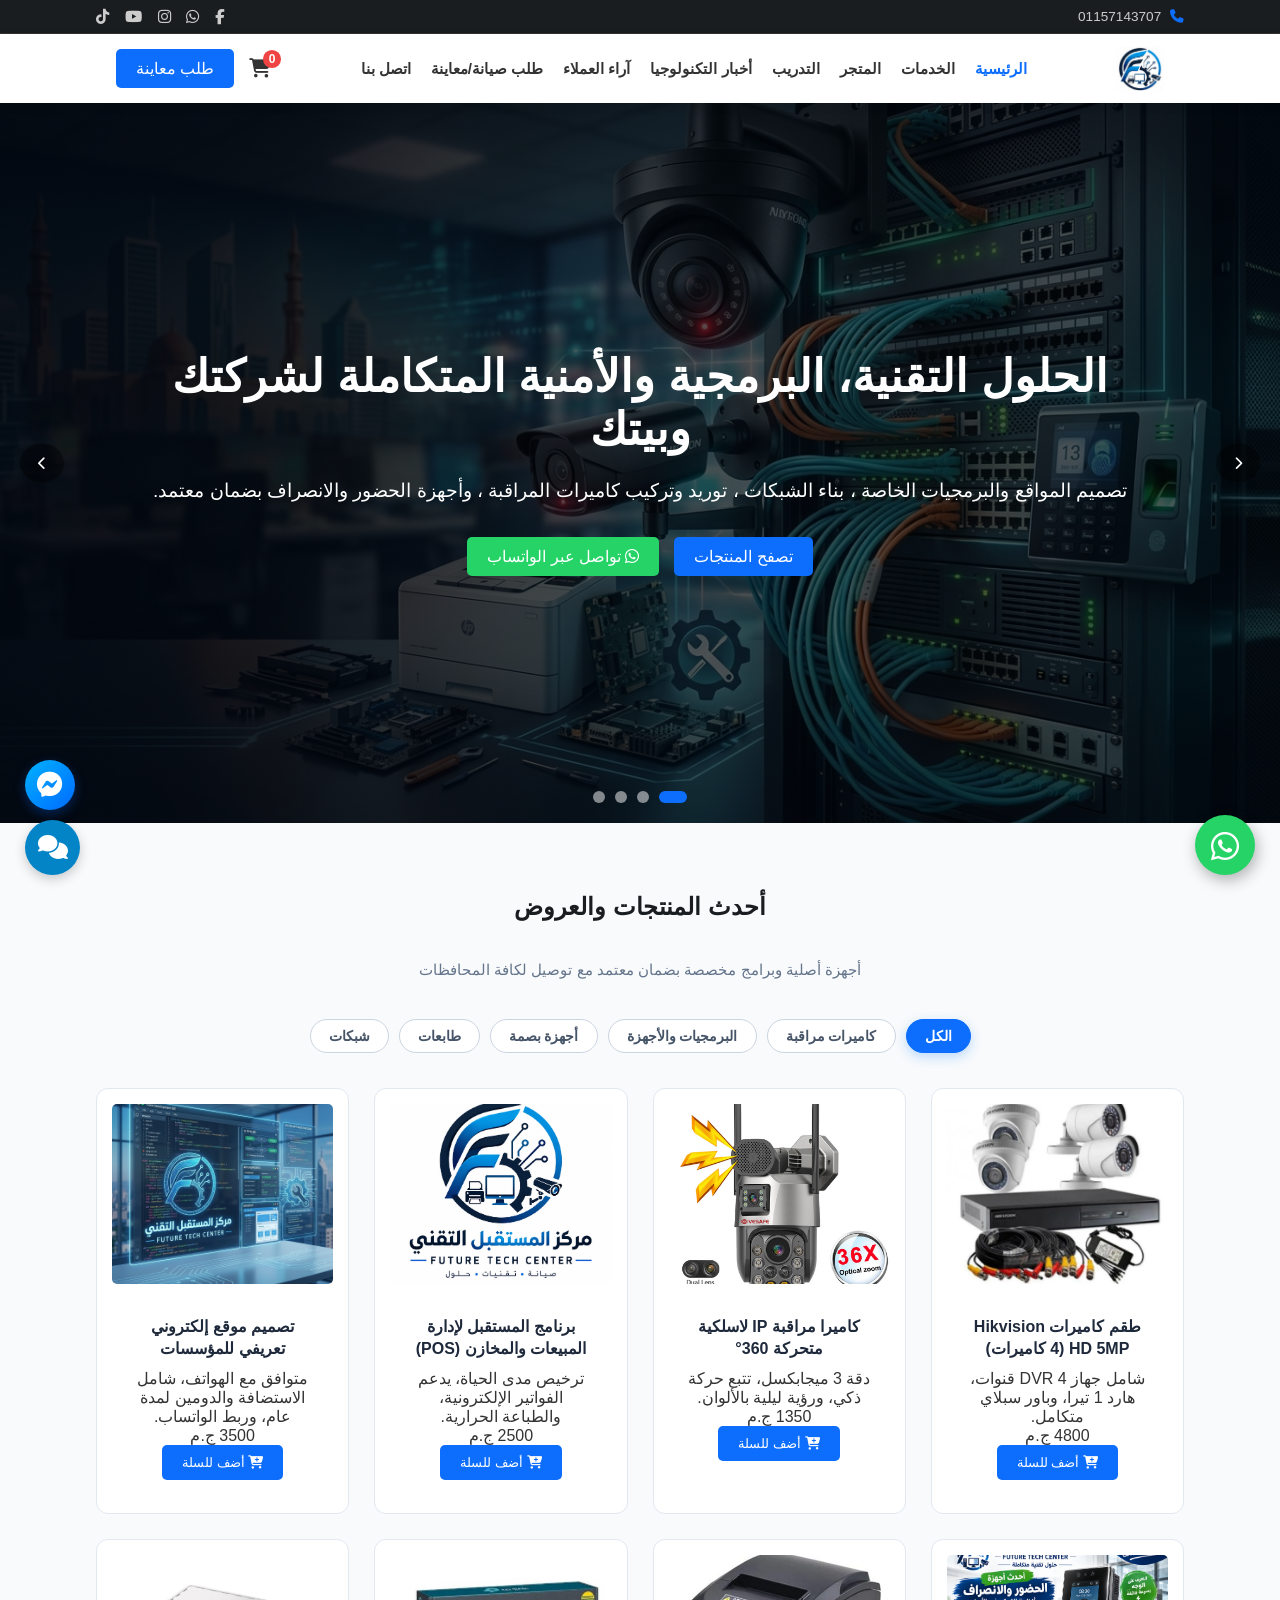
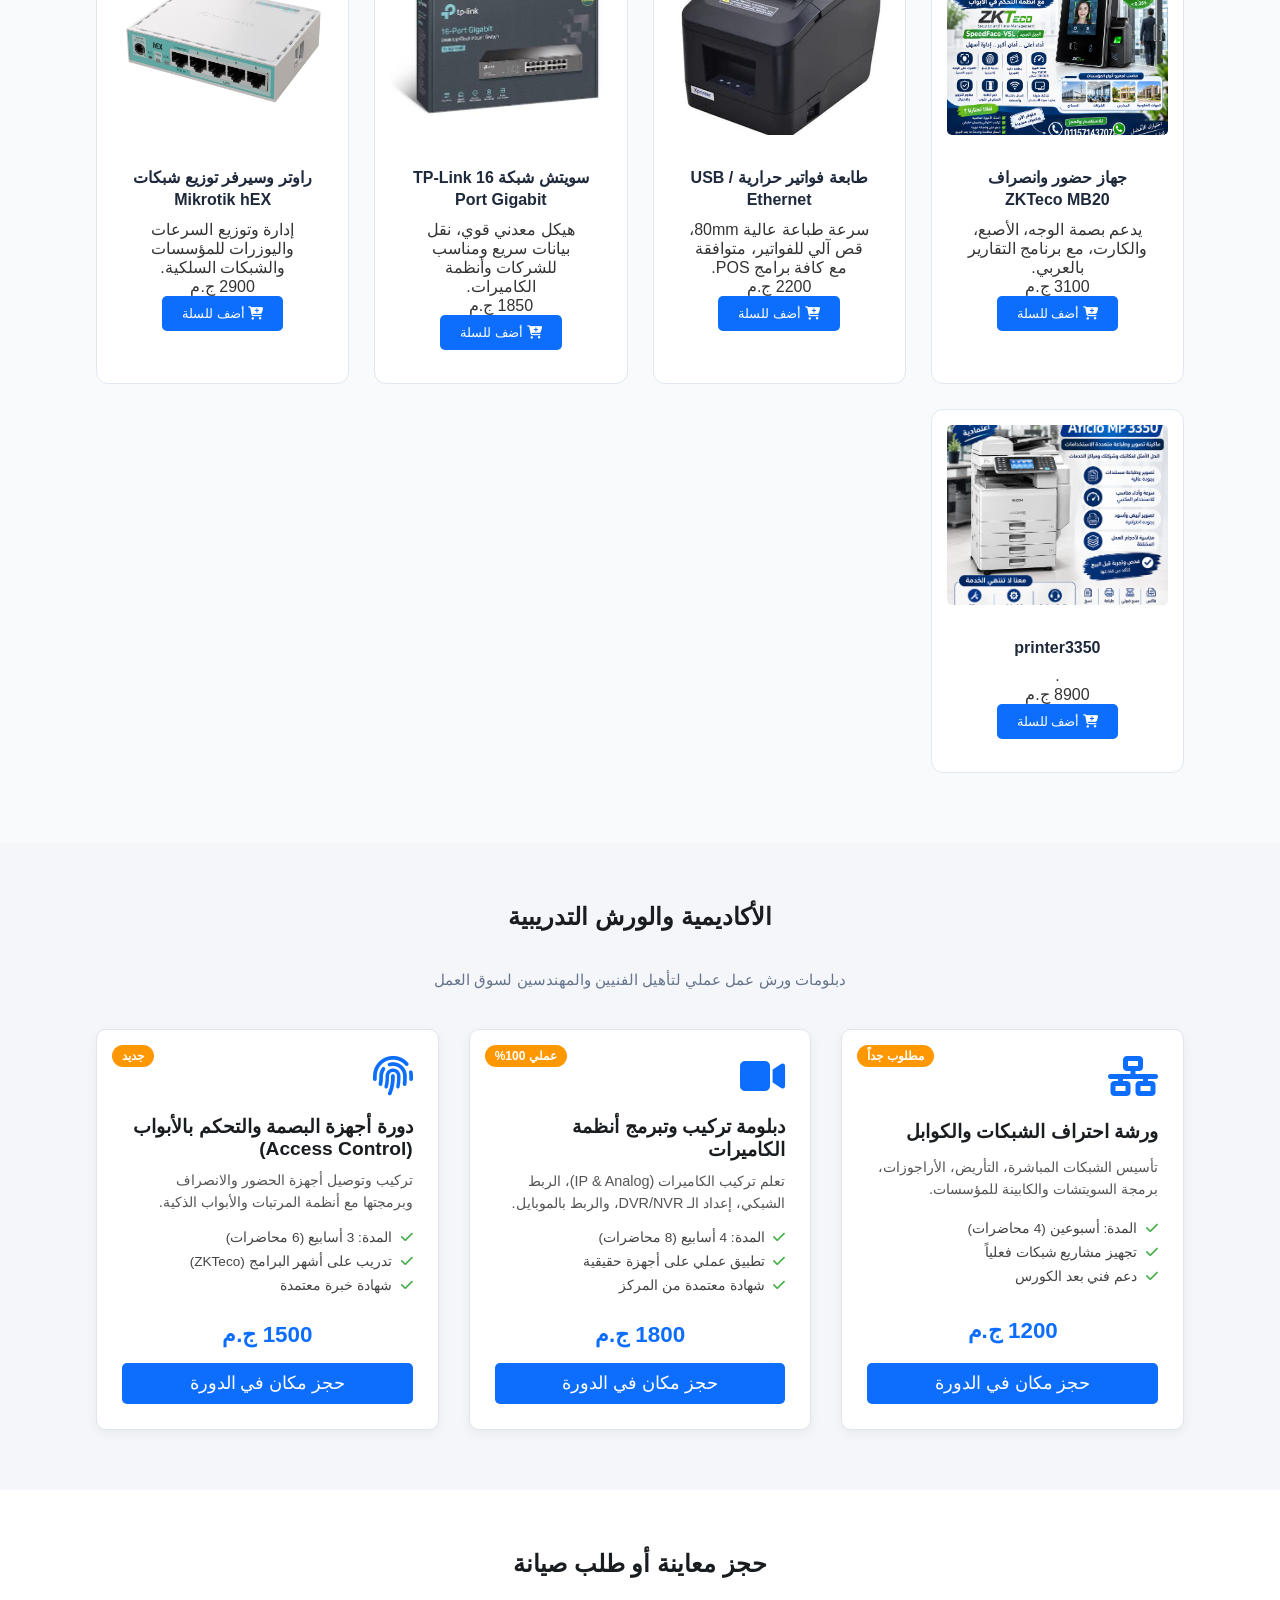
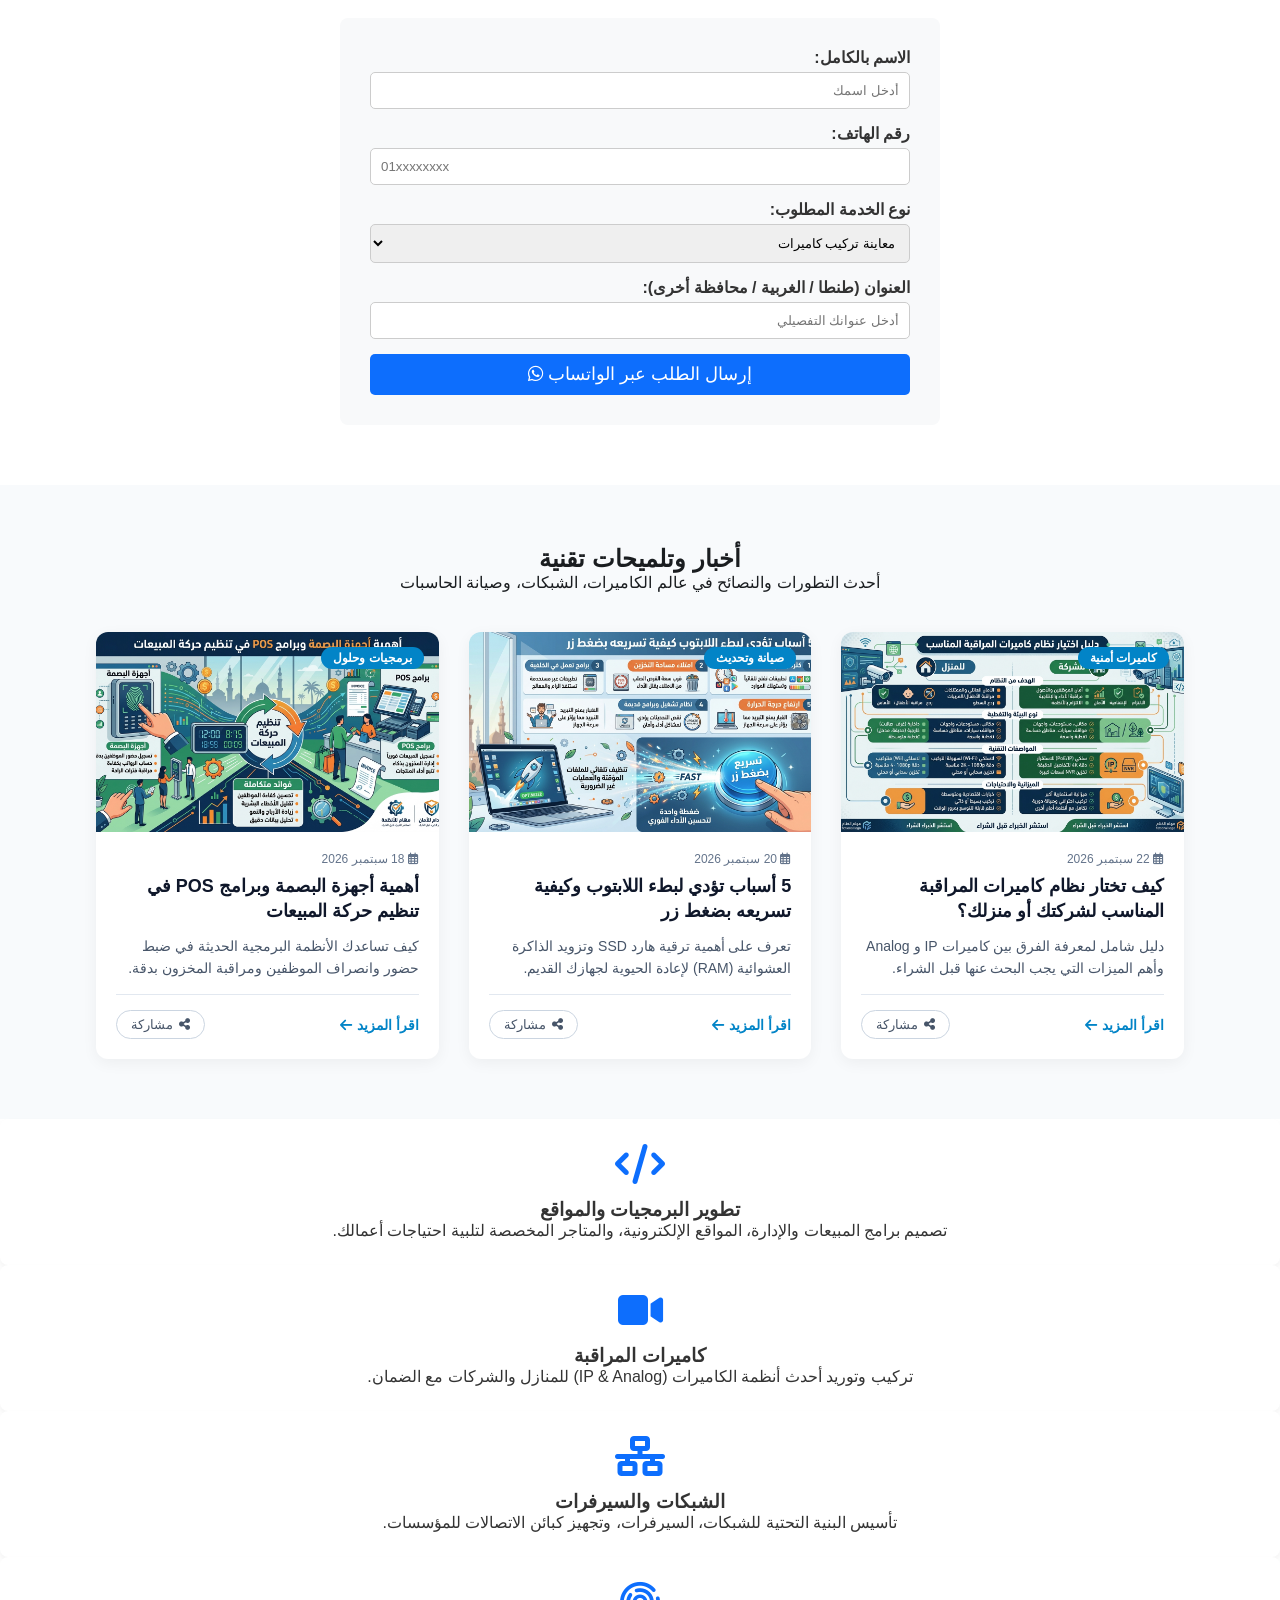
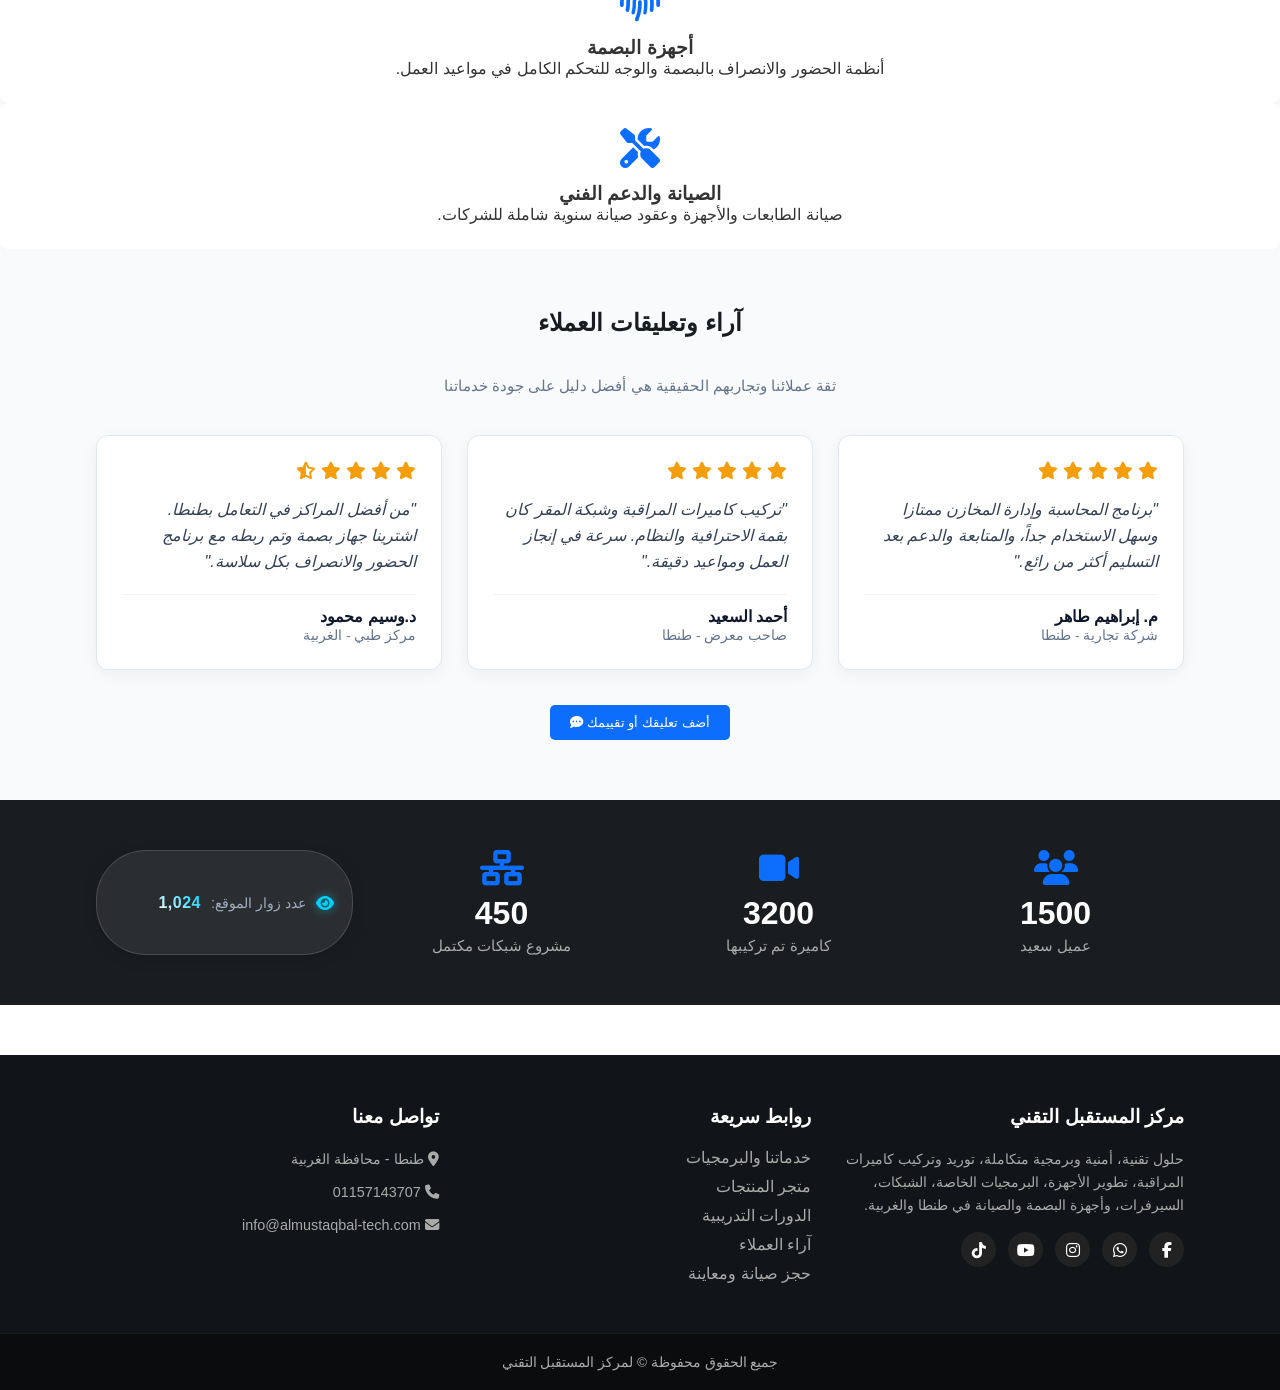
==== commit 7c16fb94: "Update index.html" ====
--- a/index.html
+++ b/index.html
@@ -330,7 +330,7 @@
                 <article class="news-card">
                     <div class="news-img">
                         <!-- تأكد من وجود الصورة news-1.jpg في مجلد images -->
-                        <img src="images/news-1.jpg" alt="نصائح حماية كاميرات المراقبة" loading="lazy">
+                        <img src="8.jfif" alt="نصائح حماية كاميرات المراقبة" loading="lazy">
                         <span class="news-badge">كاميرات أمنية</span>
                     </div>
                     <div class="news-content">
@@ -356,7 +356,7 @@
                 <!-- كارت الخبر 2 -->
                 <article class="news-card">
                     <div class="news-img">
-                        <img src="images/news-2.jpg" alt="تسريع أداء اللابتوب" loading="lazy">
+                        <img src="6.jpg" alt="تسريع أداء اللابتوب" loading="lazy">
                         <span class="news-badge">صيانة وتحديث</span>
                     </div>
                     <div class="news-content">
@@ -378,7 +378,7 @@
                 <!-- كارت الخبر 3 -->
                 <article class="news-card">
                     <div class="news-img">
-                        <img src="images/news-3.jpg" alt="برامج المبيعات والبصمة" loading="lazy">
+                        <img src="7.jfif" alt="برامج المبيعات والبصمة" loading="lazy">
                         <span class="news-badge">برمجيات وحلول</span>
                     </div>
                     <div class="news-content">
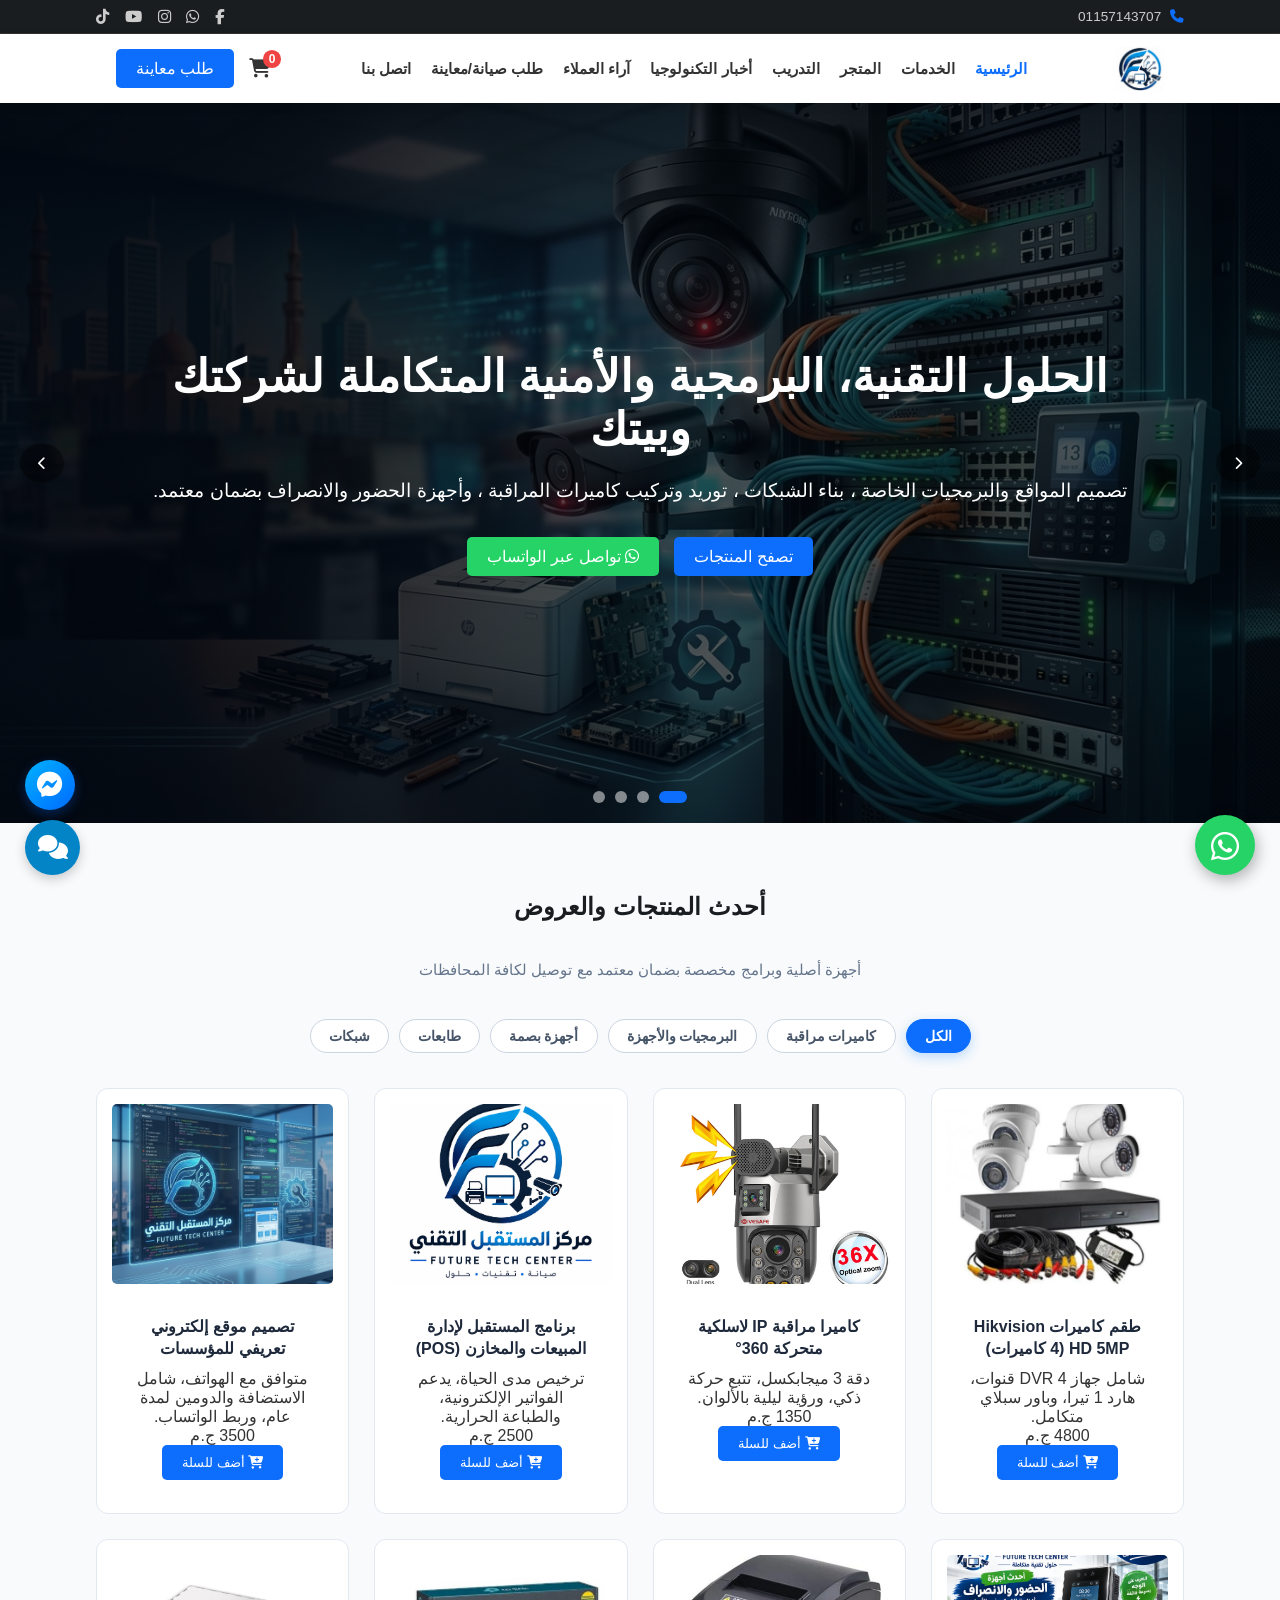
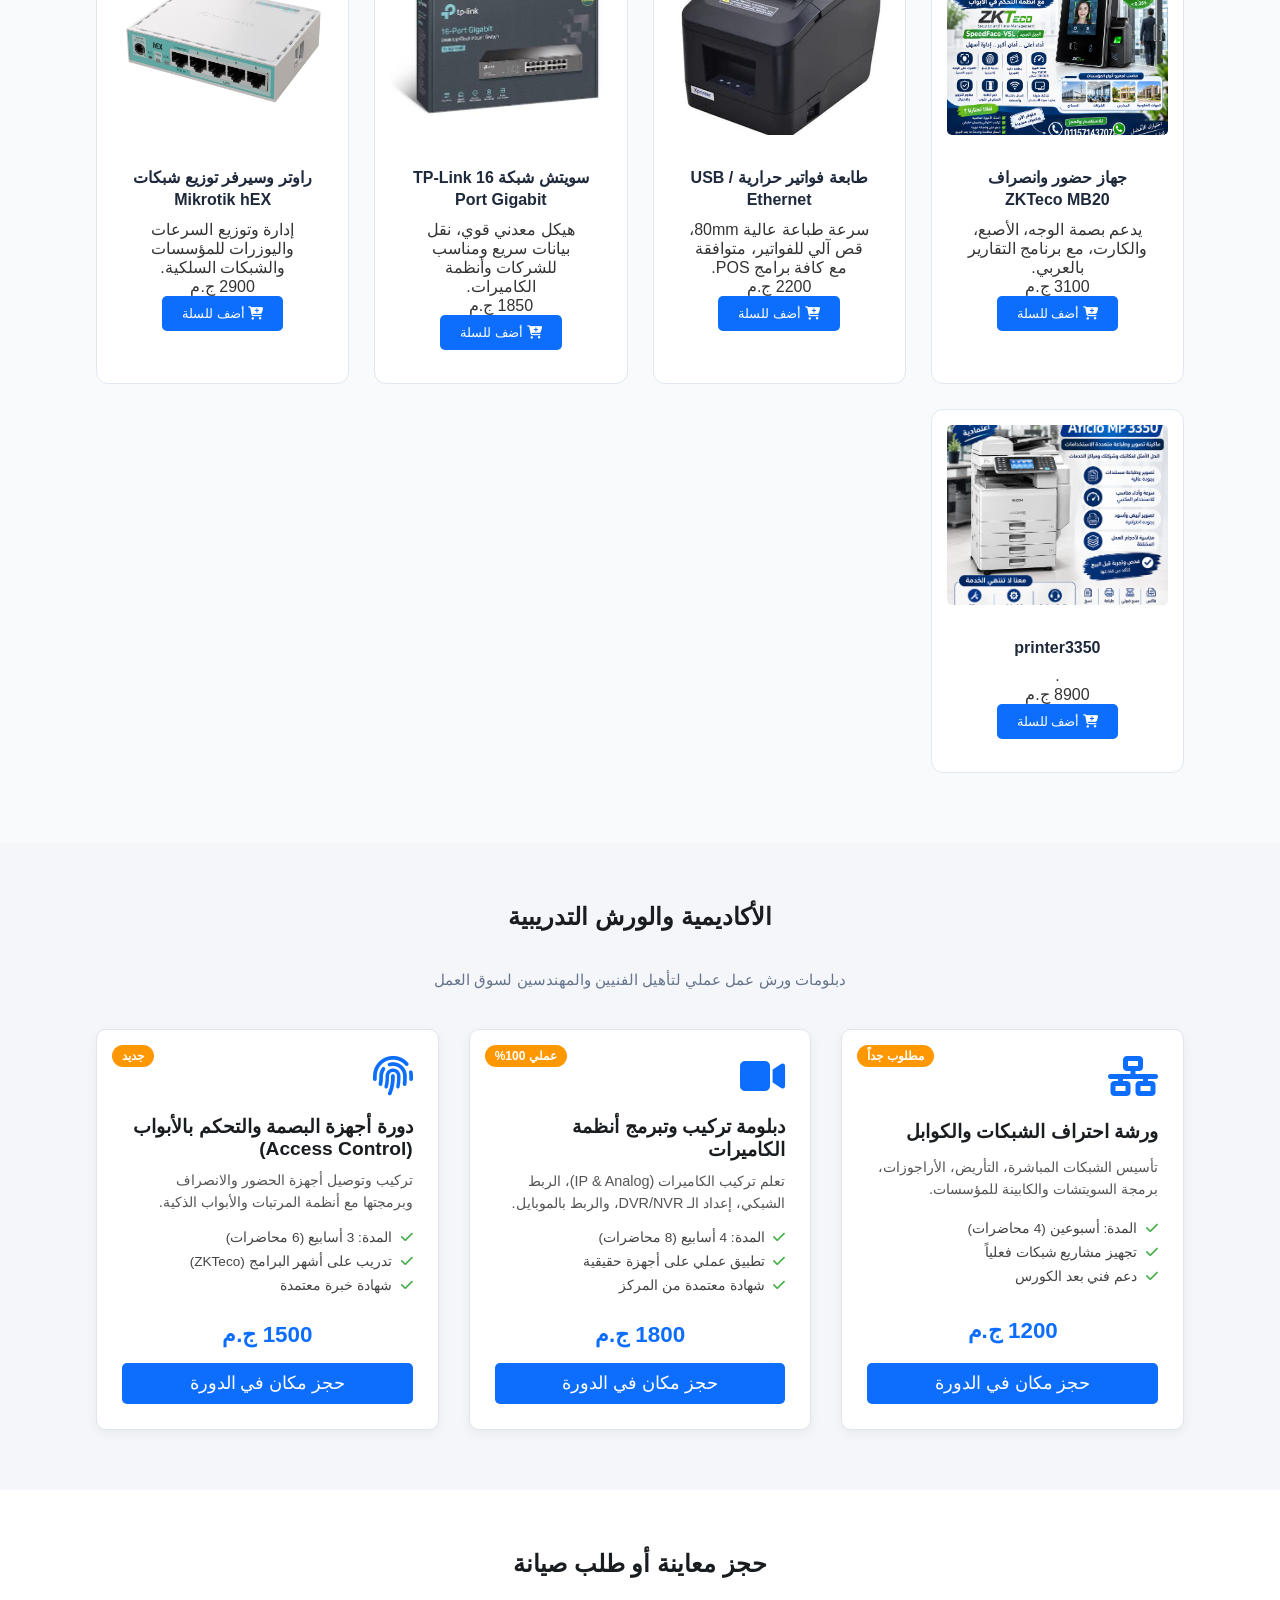
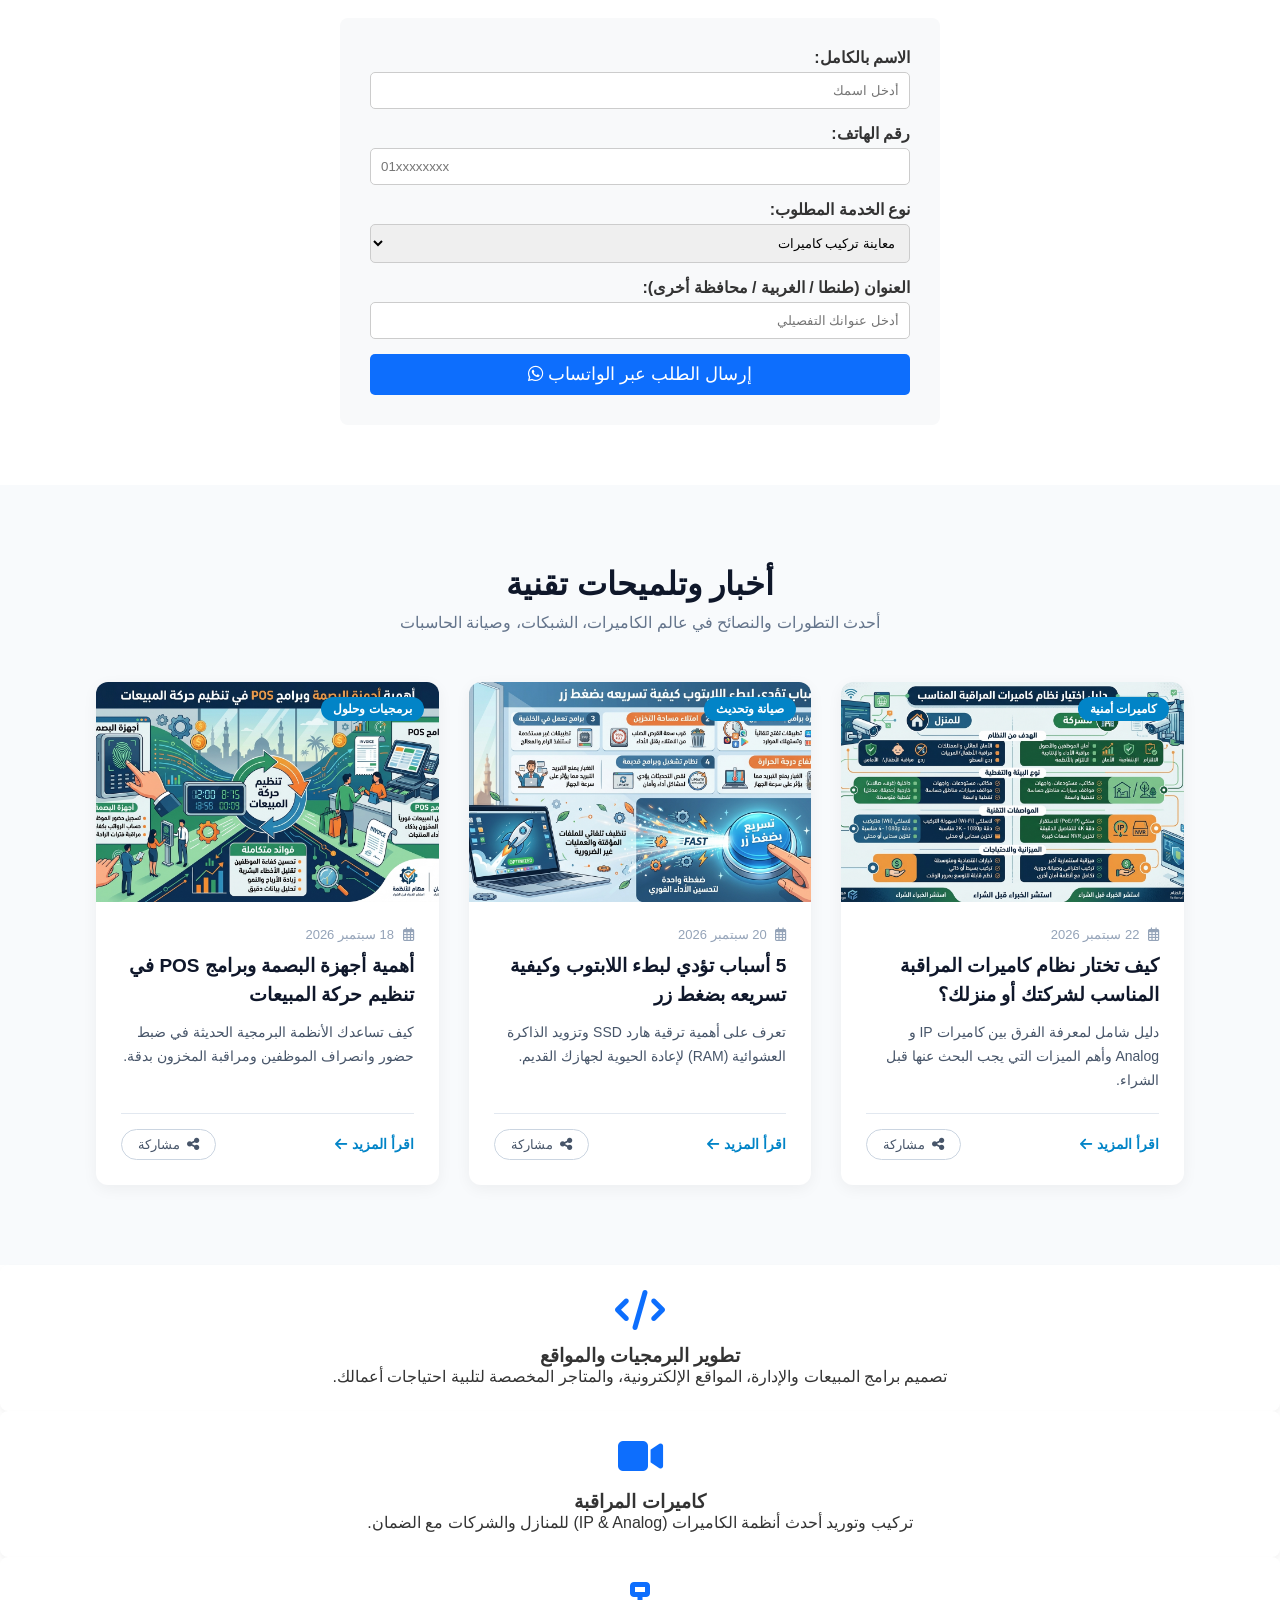
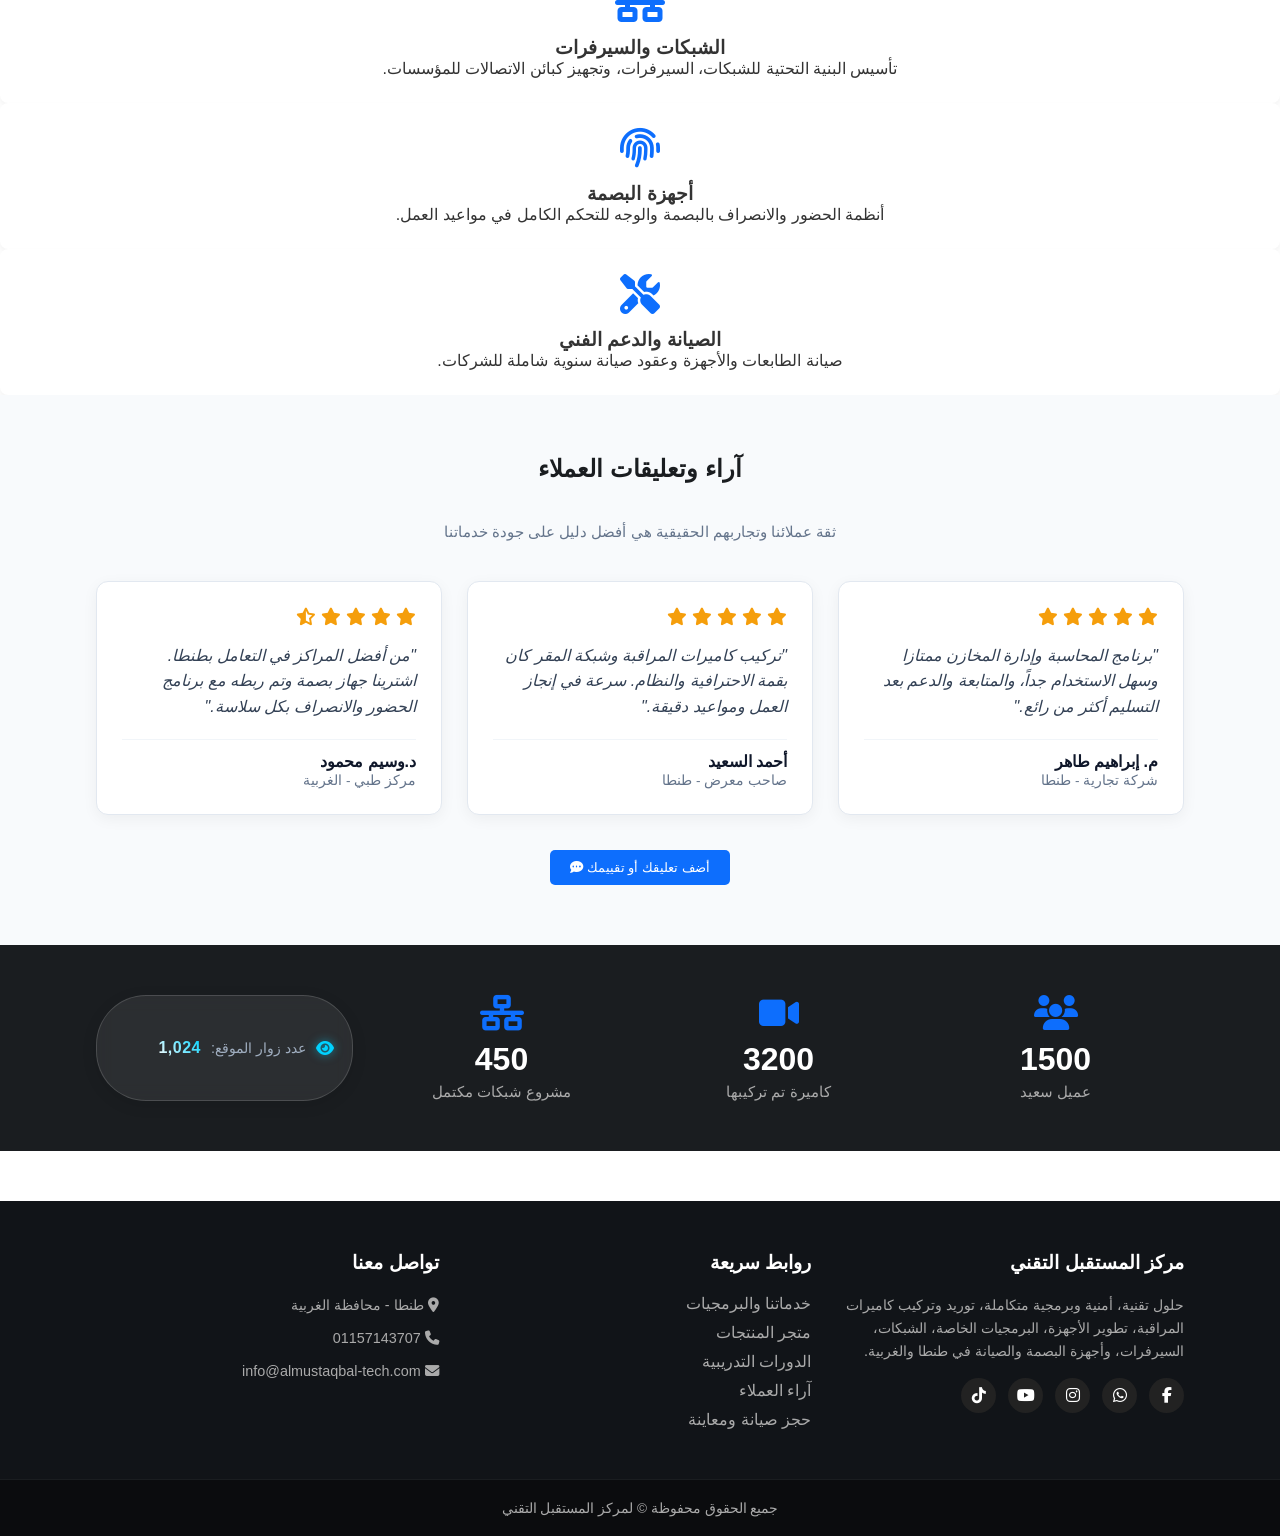
==== commit cff57103: "Update index.html" ====
--- a/index.html
+++ b/index.html
@@ -17,7 +17,9 @@
 
     <!-- تحسين أداء التحميل للمكتبات الخارجية -->
     <link rel="preconnect" href="https://cdnjs.cloudflare.com">
-    <link rel="canonical" href="https://yourdomain.com/">
+    <link rel="canonical" href="https://hassangoap.github.io/future-tech-center/">
+    <meta property="og:url" content="https://hassangoap.github.io/future-tech-center/" />
+    <link rel="stylesheet" href="https://cdnjs.cloudflare.com/ajax/libs/font-awesome/6.5.1/css/all.min.css" crossorigin="anonymous" referrerpolicy="no-referrer">
     <!-- أيقونة المتصفح الأساسية -->
 <link rel="icon" type="image/png" sizes="32x32" href="logo.png">
 <!-- رابط اللوجو بالمسار المباشر كاملاً محبذ لدى Google -->
@@ -83,6 +85,23 @@
       "description": "و مركز متخصص في  تطوير البرمجيات والمواقع،كاميرات المراقبة، أجهزة البصمة، الطابعات، وأنظمة الشبكات"
     }
     </script>
+    <script type="application/ld+json">
+{
+  "@context": "https://schema.org",
+  "@type": "LocalBusiness",
+  "name": "مركز المستقبل التقني",
+  "image": "https://hassangoap.github.io/future-tech-center/og-image.jpg",
+  "telephone": "01157143707",
+  "email": "info@almustaqbal-tech.com",
+  "address": {
+    "@type": "PostalAddress",
+    "addressLocality": "Tanta",
+    "addressRegion": "Gharbia",
+    "addressCountry": "EG"
+  },
+  "url": "https://hassangoap.github.io/future-tech-center/"
+}
+</script>
 </head>
 
 <body>
--- a/style.css
+++ b/style.css
@@ -1312,80 +1312,140 @@
         left: 15px;
     }
 }
-/* قسم أخبار التكنولوجيا */
+/* ====================================================== */
+/* تنسيقات قسم أخبار وتلميحات التكنولوجيا */
+/* ====================================================== */
+
+/* تنسيقات عامة للقسم */
 .news-section {
-    background-color: #f8fafc;
-    padding: 60px 0;
-}
-
+    background-color: #f8fafc; /* خلفية رمادية فاتحة جداً لتمييز القسم */
+    padding: 80px 0;
+}
+
+/* تنسيق عنوان القسم */
+.section-title h2 {
+    font-size: 32px;
+    color: #0f172a; /* لون داكن */
+    margin-bottom: 10px;
+    font-weight: 700;
+}
+
+.section-title p {
+    color: #64748b; /* لون رمادي للنص الفرعي */
+    font-size: 16px;
+    max-width: 600px;
+    margin: 0 auto;
+}
+
+/* شبكة الأخبار - متجاوبة تلقائياً */
 .news-grid {
     display: grid;
     grid-template-columns: repeat(auto-fit, minmax(300px, 1fr));
-    gap: 30px;
-}
-
+    gap: 30px; /* المسافة بين الكروت */
+    margin-top: 50px;
+}
+
+/* تنسيق كارت الخبر */
 .news-card {
     background: #ffffff;
     border-radius: 12px;
-    overflow: hidden;
-    box-shadow: 0 4px 15px rgba(0, 0, 0, 0.05);
+    overflow: hidden; /* لضمان عدم خروج المحتوى عن الحدود المستديرة */
+    box-shadow: 0 4px 15px rgba(0, 0, 0, 0.05); /* ظل خفيف */
     transition: transform 0.3s ease, box-shadow 0.3s ease;
+    display: flex;
+    flex-direction: column;
 }
 
 .news-card:hover {
-    transform: translateY(-5px);
-    box-shadow: 0 8px 25px rgba(0, 0, 0, 0.1);
-}
-
+    transform: translateY(-5px); /* حركة خفيفة للأعلى عند الوقوف عليه */
+    box-shadow: 0 8px 25px rgba(0, 0, 0, 0.1); /* زيادة الظل عند الوقوف */
+}
+
+/* حاوية الصورة */
 .news-img {
     position: relative;
-    height: 200px;
+    height: 220px;
     overflow: hidden;
 }
 
 .news-img img {
     width: 100%;
     height: 100%;
-    object-fit: cover;
-}
-
+    object-fit: cover; /* لضمان ملء الصورة للحاوية دون تمدد */
+    transition: transform 0.5s ease;
+}
+
+.news-card:hover .news-img img {
+    transform: scale(1.05); /* زوم خفيف للصورة عند الوقوف على الكارت */
+}
+
+/* الشارة (Badge) فوق الصورة */
 .news-badge {
     position: absolute;
     top: 15px;
     right: 15px;
-    background-color: #0284c7;
+    background-color: #0284c7; /* اللون الأزرق التقني */
     color: white;
-    padding: 4px 12px;
+    padding: 5px 12px;
     border-radius: 20px;
     font-size: 12px;
     font-weight: 600;
-}
-
+    z-index: 1;
+}
+
+/* حاوية المحتوى النصي */
 .news-content {
-    padding: 20px;
-}
-
+    padding: 25px;
+    flex-grow: 1; /* لتأخذ باقي مساحة الكارت الطولية */
+    display: flex;
+    flex-direction: column;
+}
+
+/* التاريخ */
 .news-date {
-    font-size: 12px;
-    color: #64748b;
+    font-size: 13px;
+    color: #94a3b8;
     display: block;
-    margin-bottom: 8px;
-}
-
+    margin-bottom: 10px;
+}
+
+.news-date i {
+    margin-left: 5px;
+}
+
+/* عنوان الخبر */
 .news-content h3 {
-    font-size: 18px;
+    font-size: 19px;
     color: #0f172a;
-    margin-bottom: 10px;
-    line-height: 1.4;
-}
-
+    margin-bottom: 12px;
+    line-height: 1.5;
+    font-weight: 600;
+}
+
+/* وصف الخبر */
 .news-content p {
     font-size: 14px;
     color: #475569;
-    line-height: 1.6;
-    margin-bottom: 15px;
-}
-
+    line-height: 1.7;
+    margin-bottom: 20px;
+    flex-grow: 1; /* ليدفع الأزرار للأسفل */
+}
+
+/* ====================================================== */
+/* تنسيقات الأزرار (Actions) داخل الكارت */
+/* ====================================================== */
+
+/* حاوية الأزرار - جنبًا إلى جنب وبينهما مسافة */
+.news-card-actions {
+    display: flex;
+    align-items: center;
+    justify-content: space-between; /* توزيع الأزرار على الأطراف */
+    padding-top: 15px;
+    border-top: 1px solid #e2e8f0; /* خط فاصل علوي */
+    margin-top: auto; /* لضمان التصاقها بأسفل الكارت */
+}
+
+/* زر اقرأ المزيد */
 .read-more-btn {
     color: #0284c7;
     text-decoration: none;
@@ -1398,16 +1458,7 @@
 }
 
 .read-more-btn:hover {
-    gap: 10px;
-}
-/* ترتيب أزرار أفعال الكارت */
-.news-card-actions {
-    display: flex;
-    align-items: center;
-    justify-content: space-between;
-    padding-top: 15px;
-    border-top: 1px solid #e2e8f0;
-    margin-top: 15px;
+    gap: 10px; /* زيادة المسافة مع السهم عند الوقوف */
 }
 
 /* زر المشاركة */
@@ -1415,26 +1466,35 @@
     background: transparent;
     border: 1px solid #cbd5e1;
     color: #475569;
-    padding: 6px 14px;
+    padding: 7px 16px;
     border-radius: 20px;
     font-size: 13px;
     font-weight: 500;
     cursor: pointer;
     display: inline-flex;
     align-items: center;
-    gap: 6px;
+    gap: 7px;
     transition: all 0.2s ease;
 }
 
 .share-btn:hover {
-    background-color: #0284c7;
+    background-color: #0284c7; /* يتحول للأزرق عند الوقوف */
     color: #ffffff;
     border-color: #0284c7;
 }
 
 .share-btn i {
-    font-size: 13px;
-}
-
-
-
+    font-size: 14px;
+}
+
+/* تنسيقات التجاوب للشاشات الصغيرة */
+@media (max-width: 768px) {
+    .news-section {
+        padding: 50px 0;
+    }
+    
+    .news-grid {
+        grid-template-columns: 1fr; /* عمود واحد في الموبايل */
+        gap: 20px;
+    }
+}
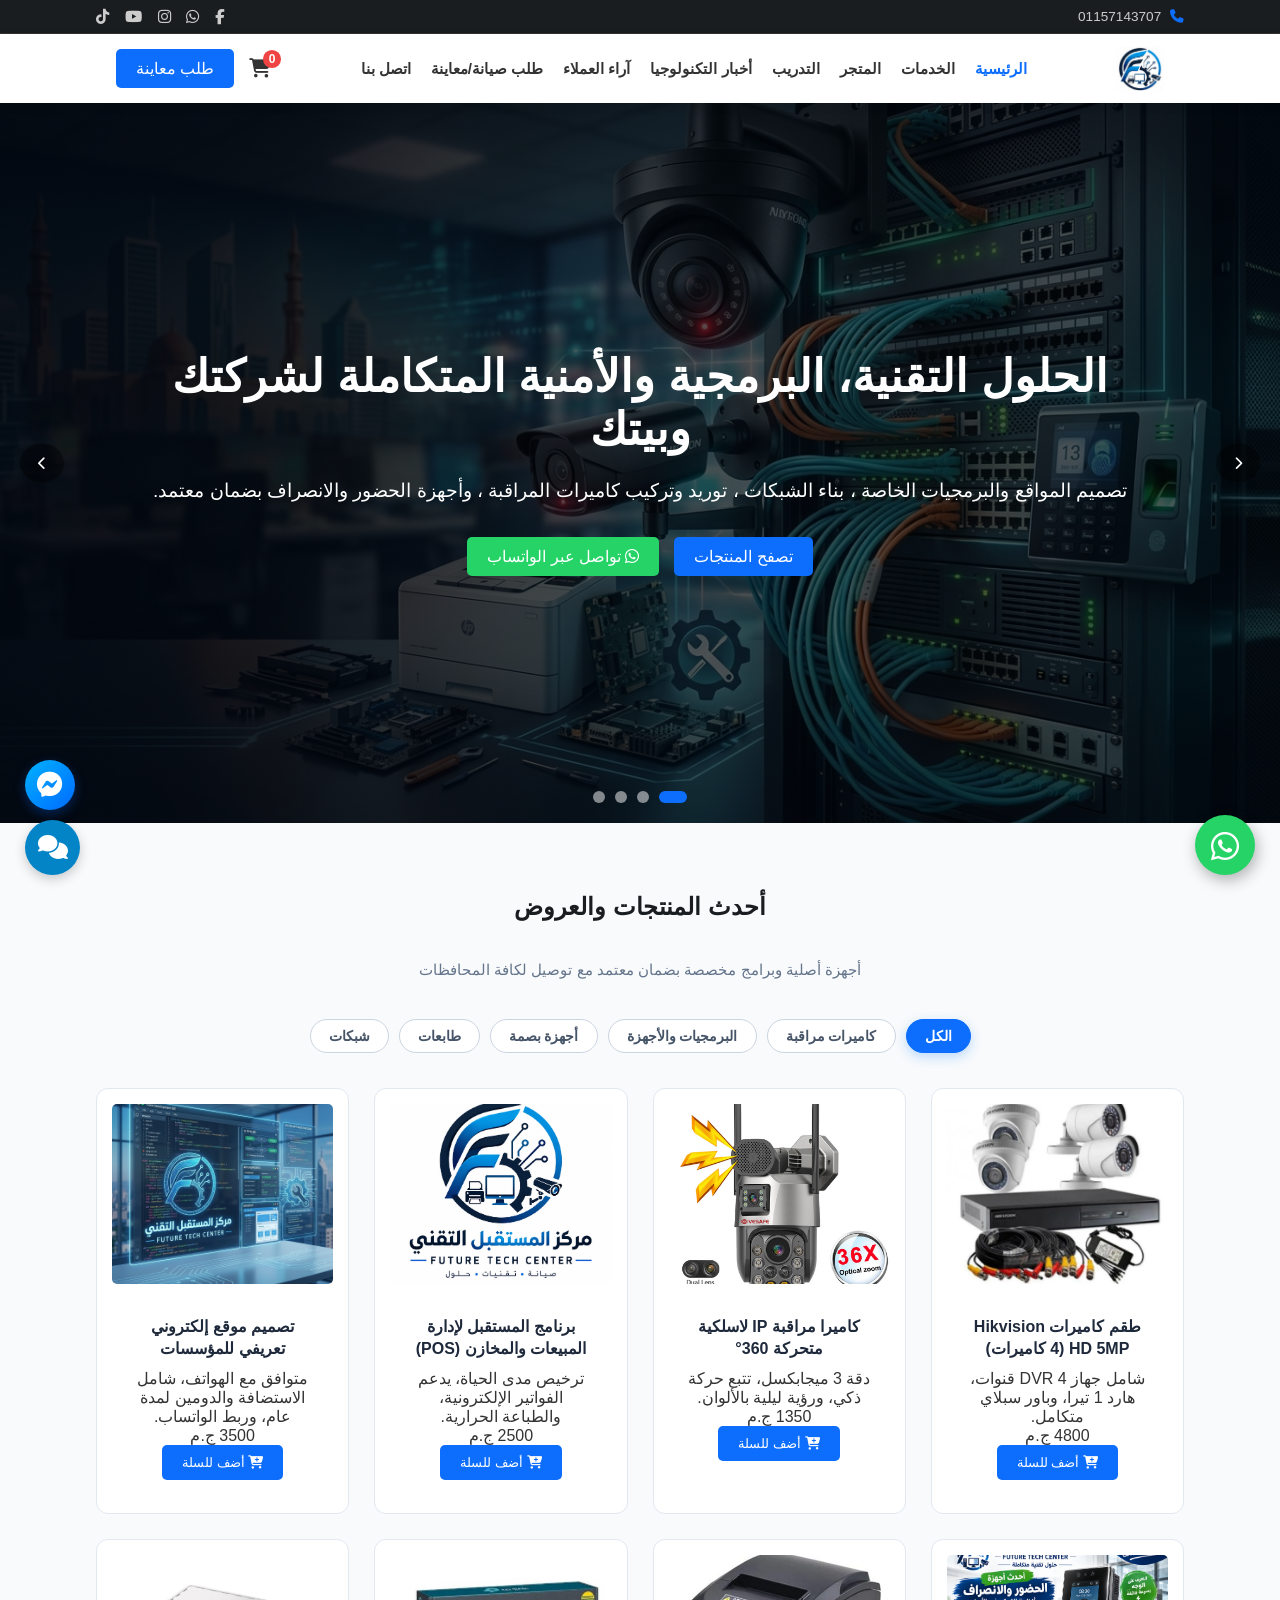
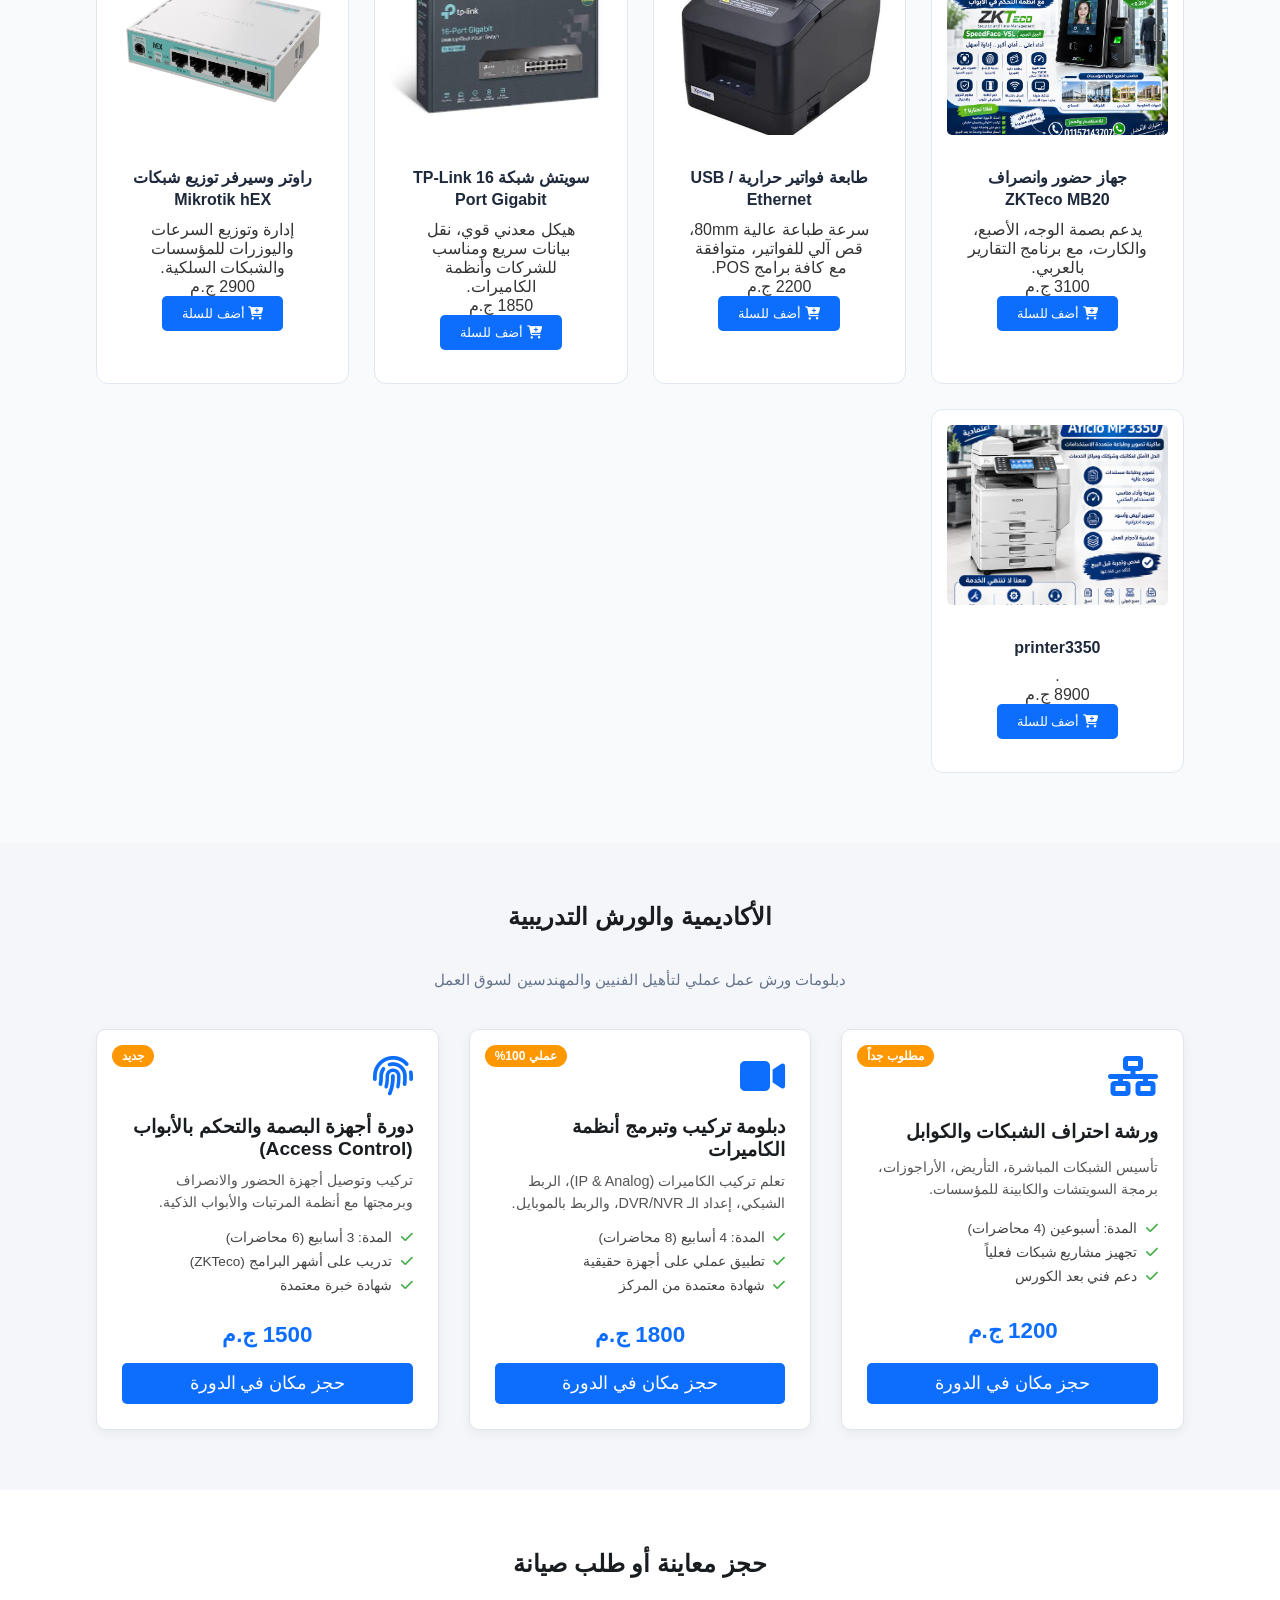
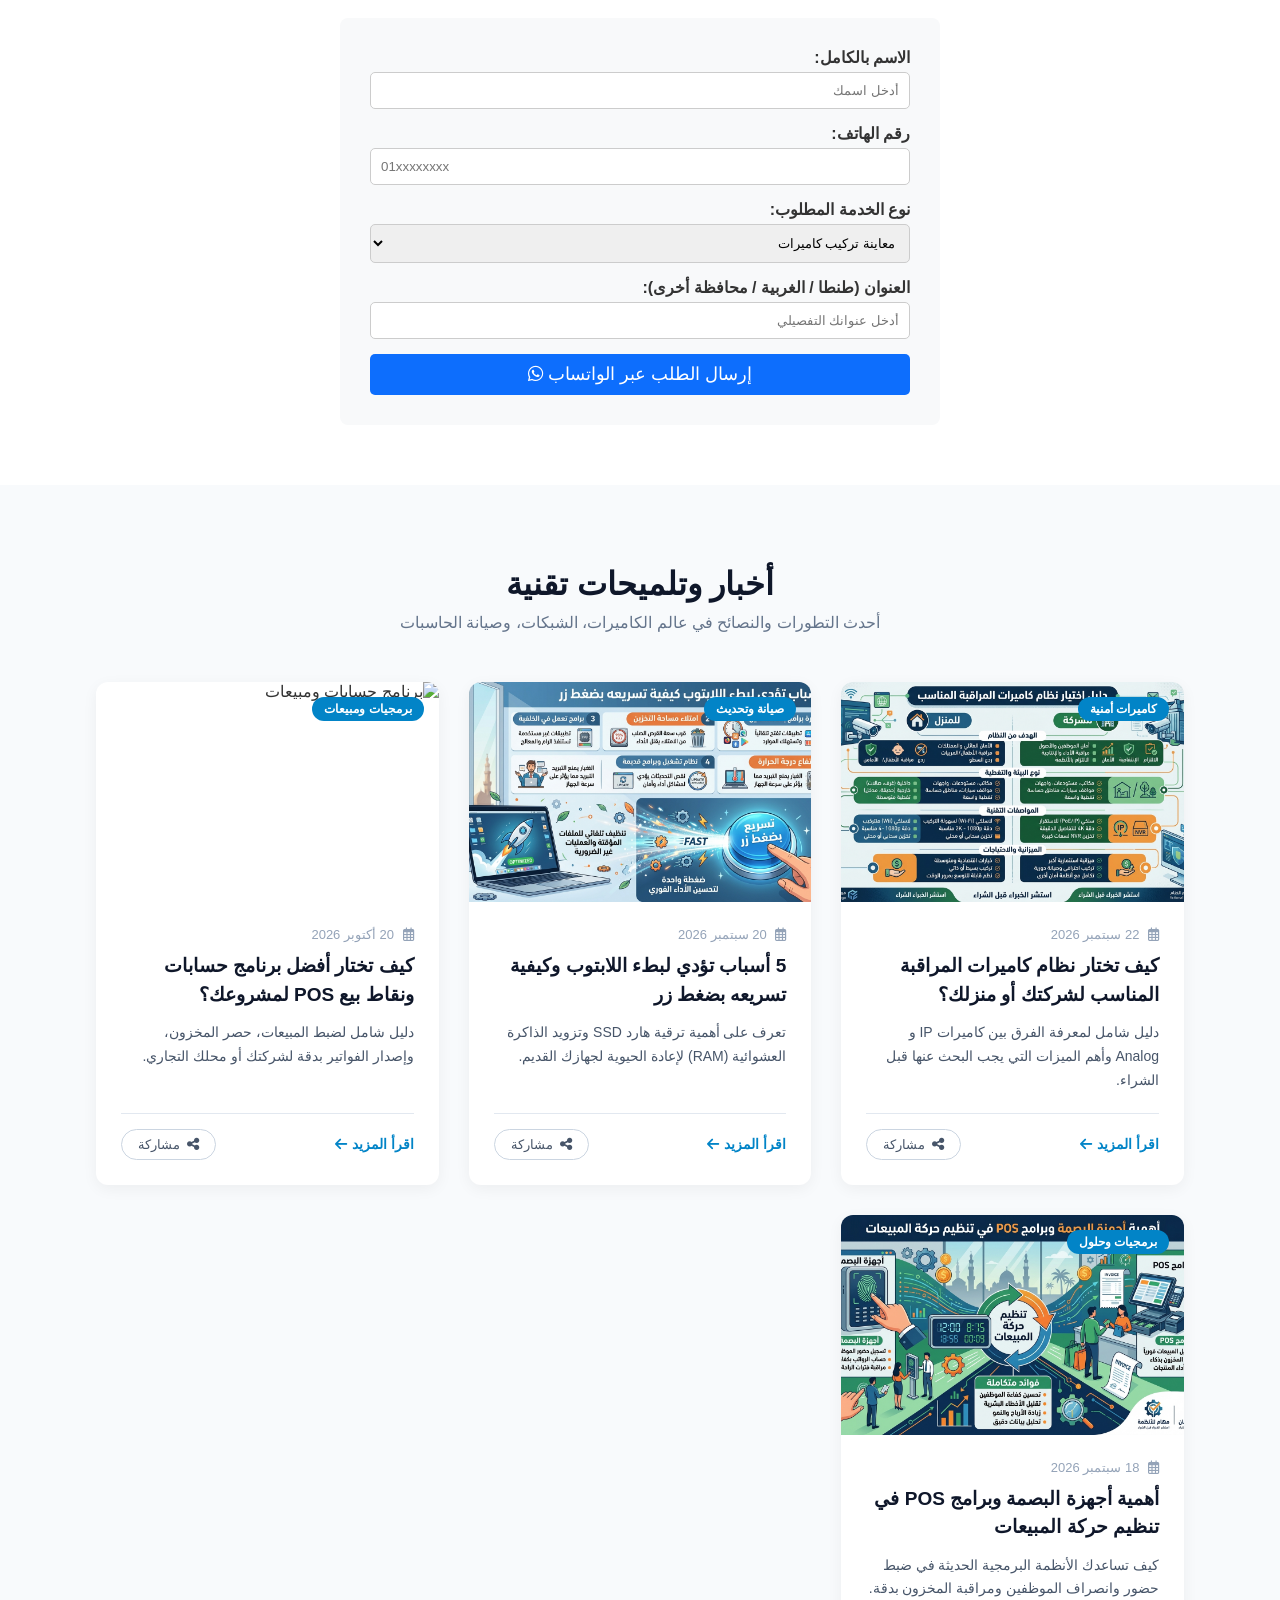
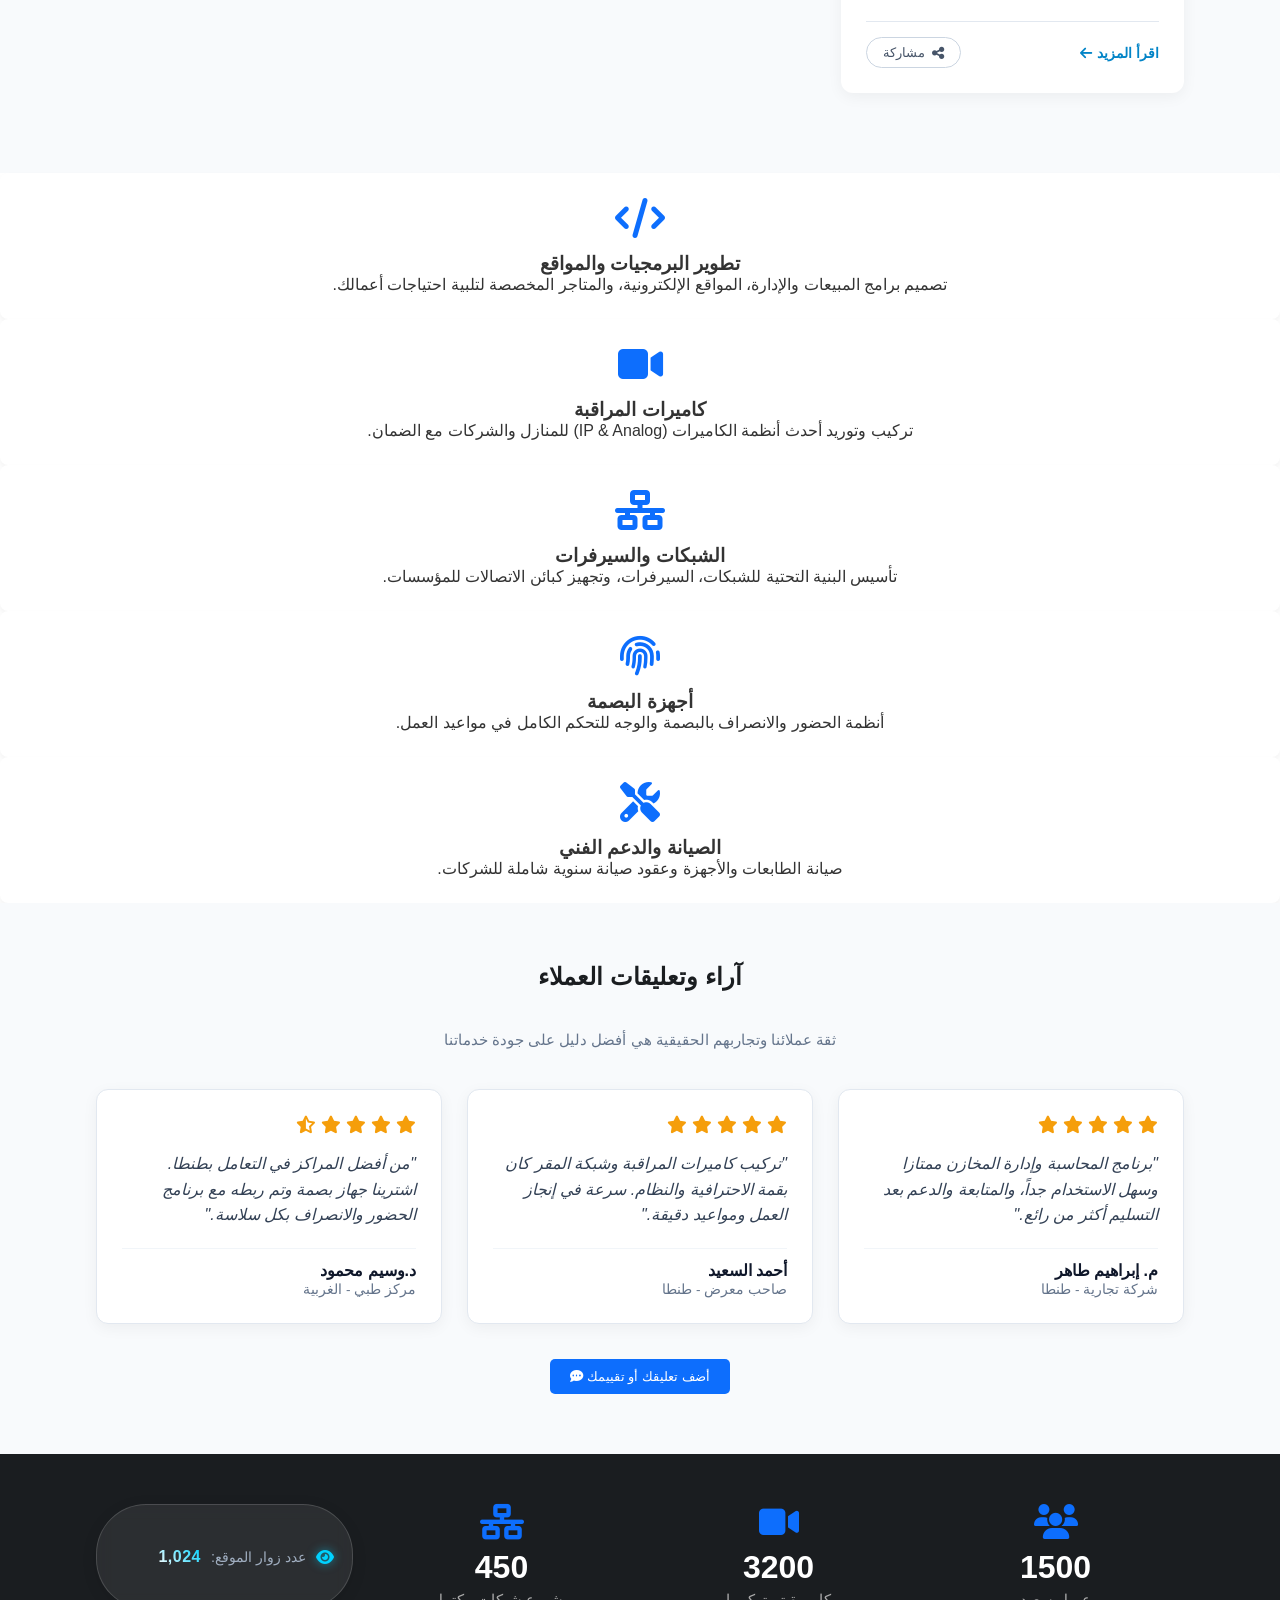
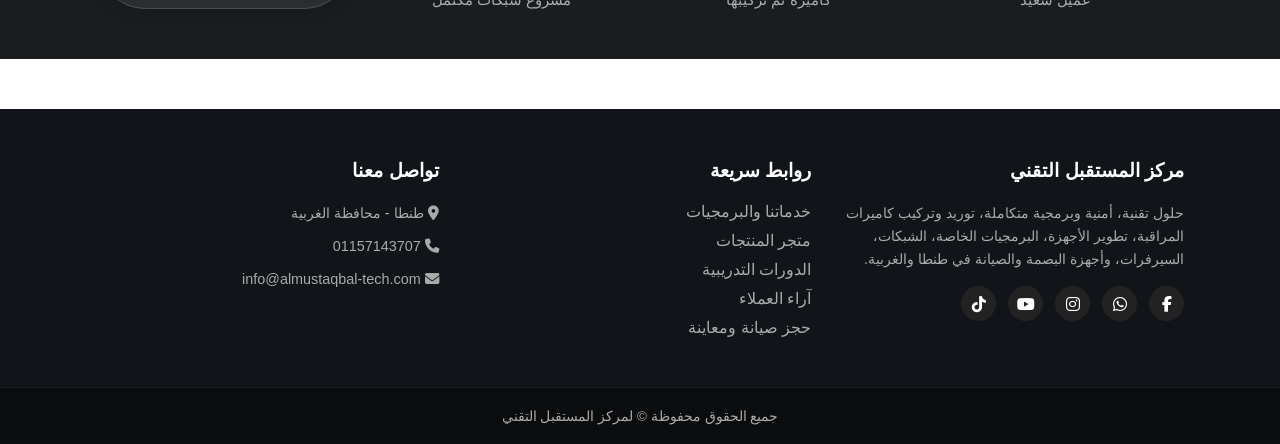
==== commit a9faac8d: "Update index.html" ====
--- a/index.html
+++ b/index.html
@@ -393,7 +393,27 @@
                         </div>
                     </div>
                 </article>
-
+<!-- كارت مقال برنامج الحسابات -->
+<article class="news-card">
+    <div class="news-img">
+        <img src="og-image.jpg" alt="برنامج حسابات ومبيعات" loading="lazy">
+        <span class="news-badge">برمجيات ومبيعات</span>
+    </div>
+    <div class="news-content">
+        <span class="news-date"><i class="fa-regular fa-calendar-days"></i> 20 أكتوبر 2026</span>
+        <h3>كيف تختار أفضل برنامج حسابات ونقاط بيع POS لمشروعك؟</h3>
+        <p>دليل شامل لضبط المبيعات، حصر المخزون، وإصدار الفواتير بدقة لشركتك أو محلك التجاري.</p>
+        
+        <div class="news-card-actions">
+            <a href="article-best-accounting-software.html" class="read-more-btn">اقرأ المزيد <i class="fa-solid fa-arrow-left"></i></a>
+            <button type="button" class="share-btn" 
+                    onclick="shareArticle('أفضل برنامج حسابات ونقاط بيع POS لمشروعك', 'article-best-accounting-software.html', 'og-image.jpg')" 
+                    title="مشاركة هذا المقال">
+                <i class="fa-solid fa-share-nodes"></i> مشاركة
+            </button>
+        </div>
+    </div>
+</article>
                 <!-- كارت الخبر 3 -->
                 <article class="news-card">
                     <div class="news-img">
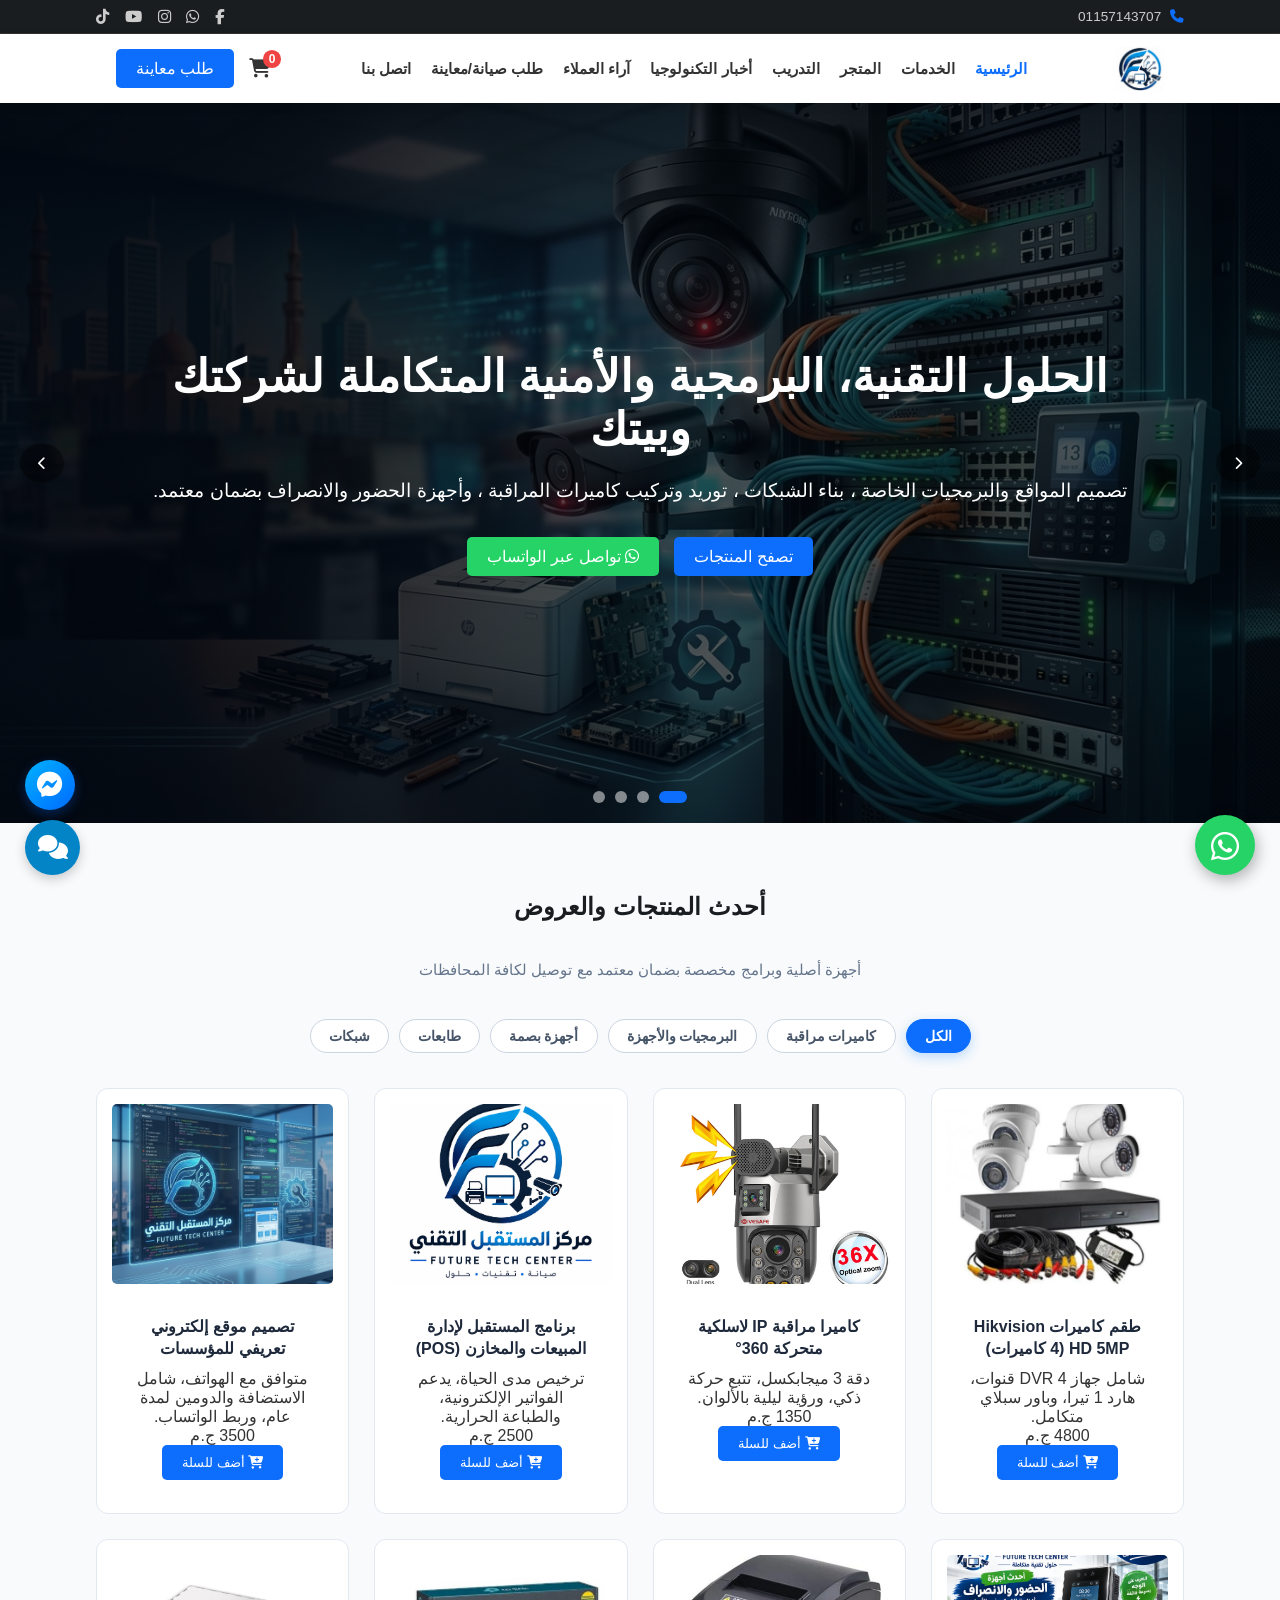
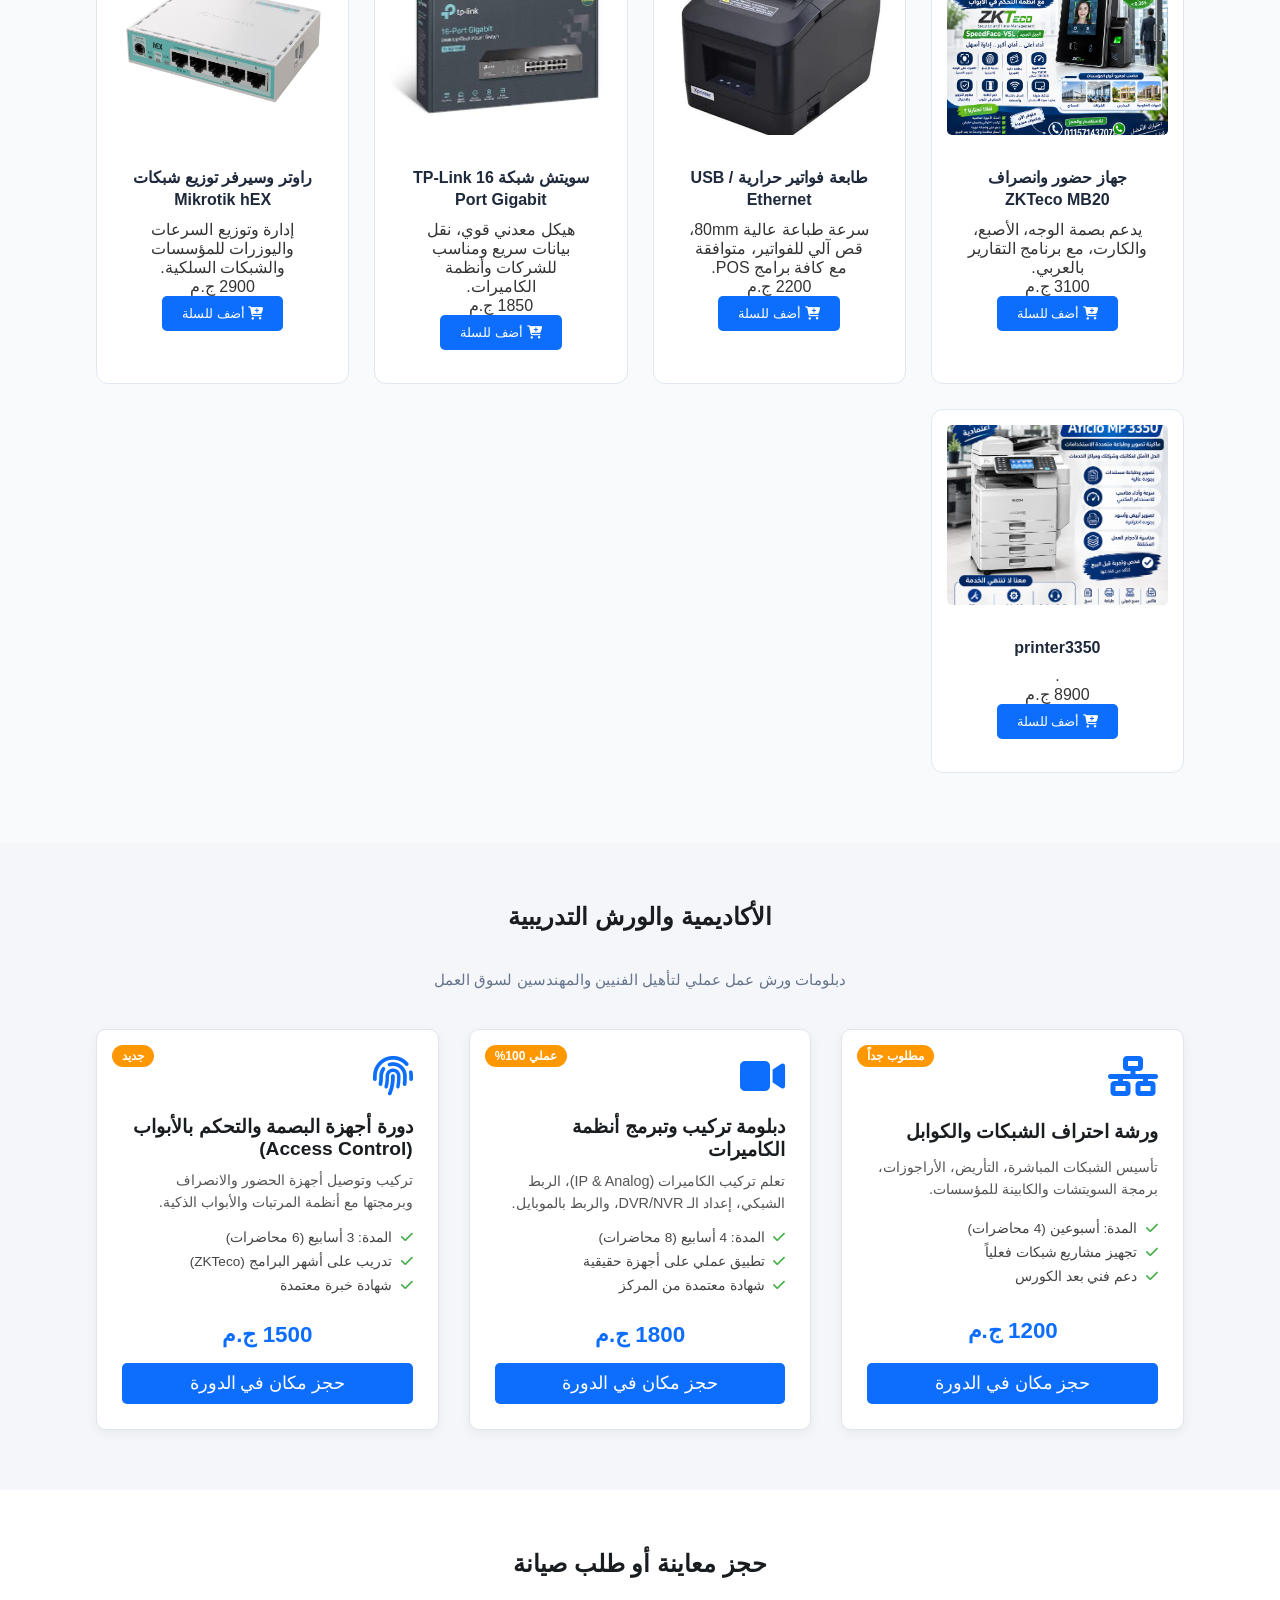
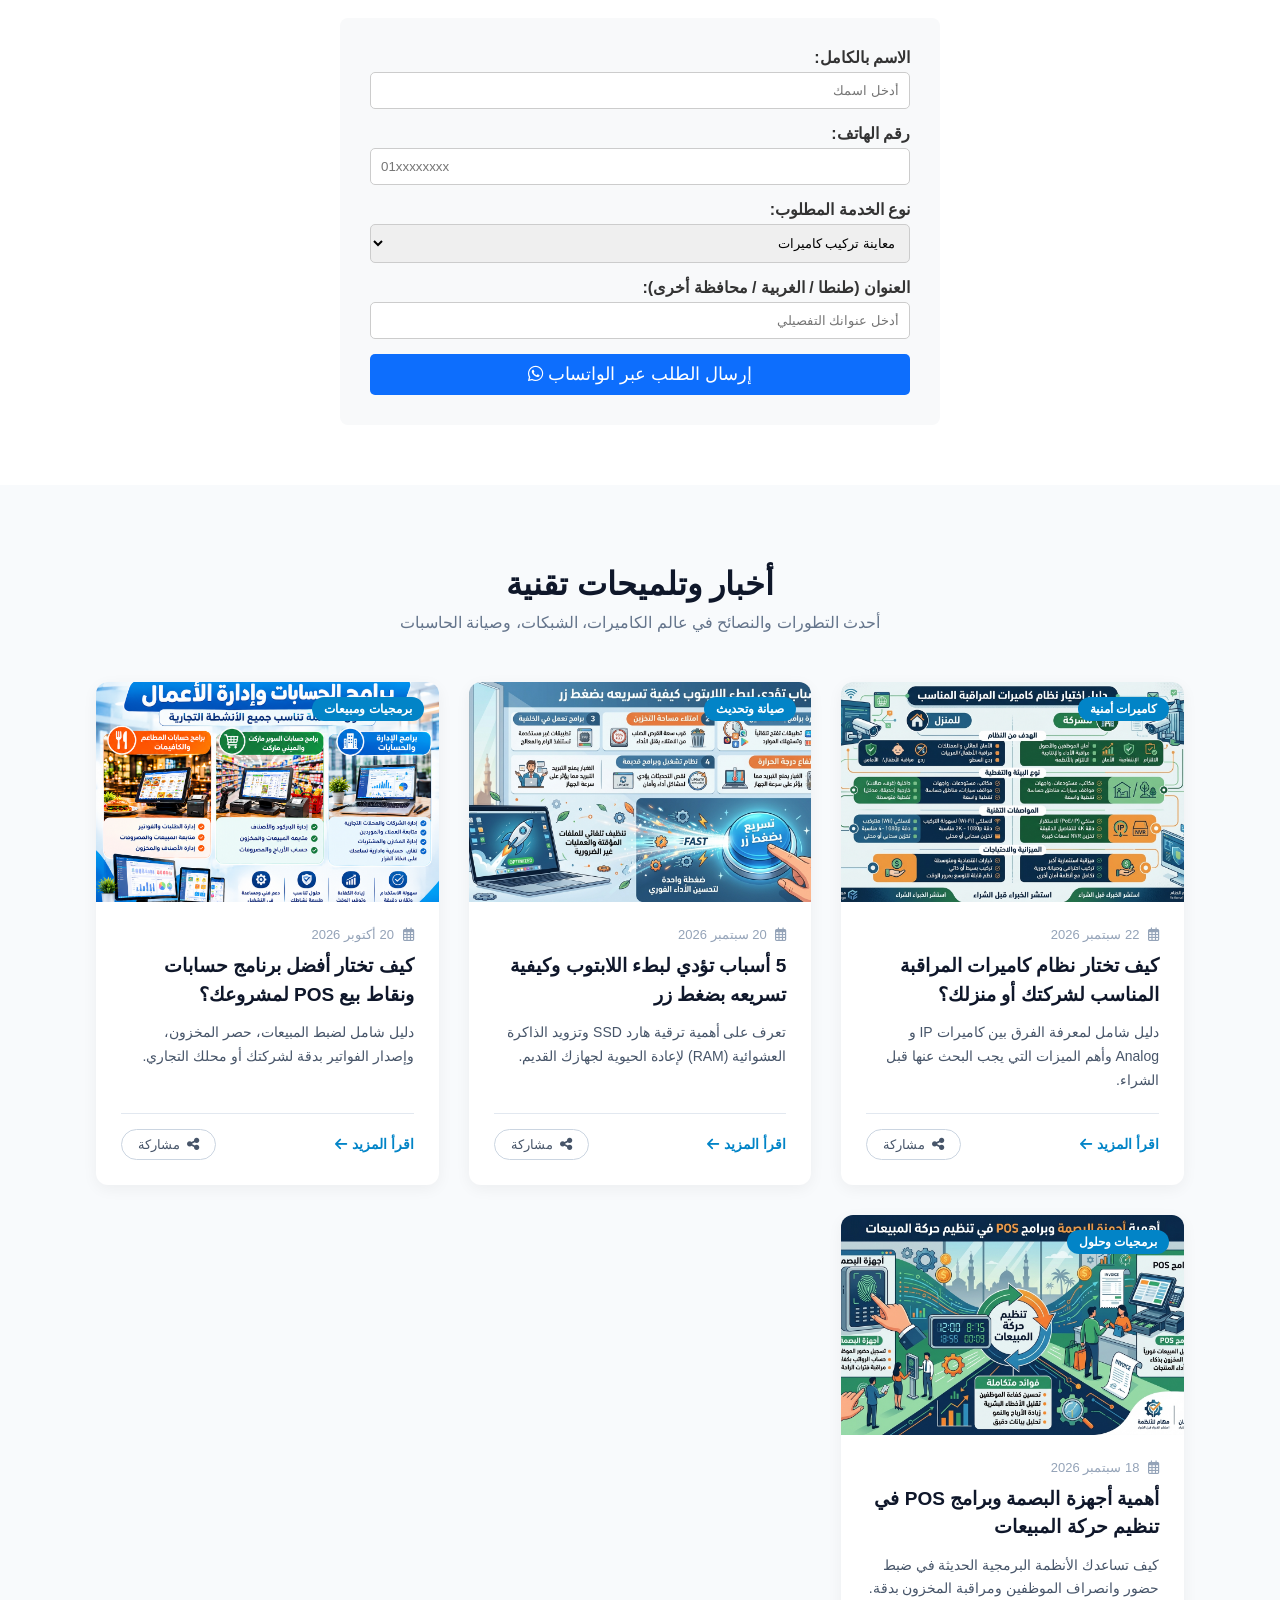
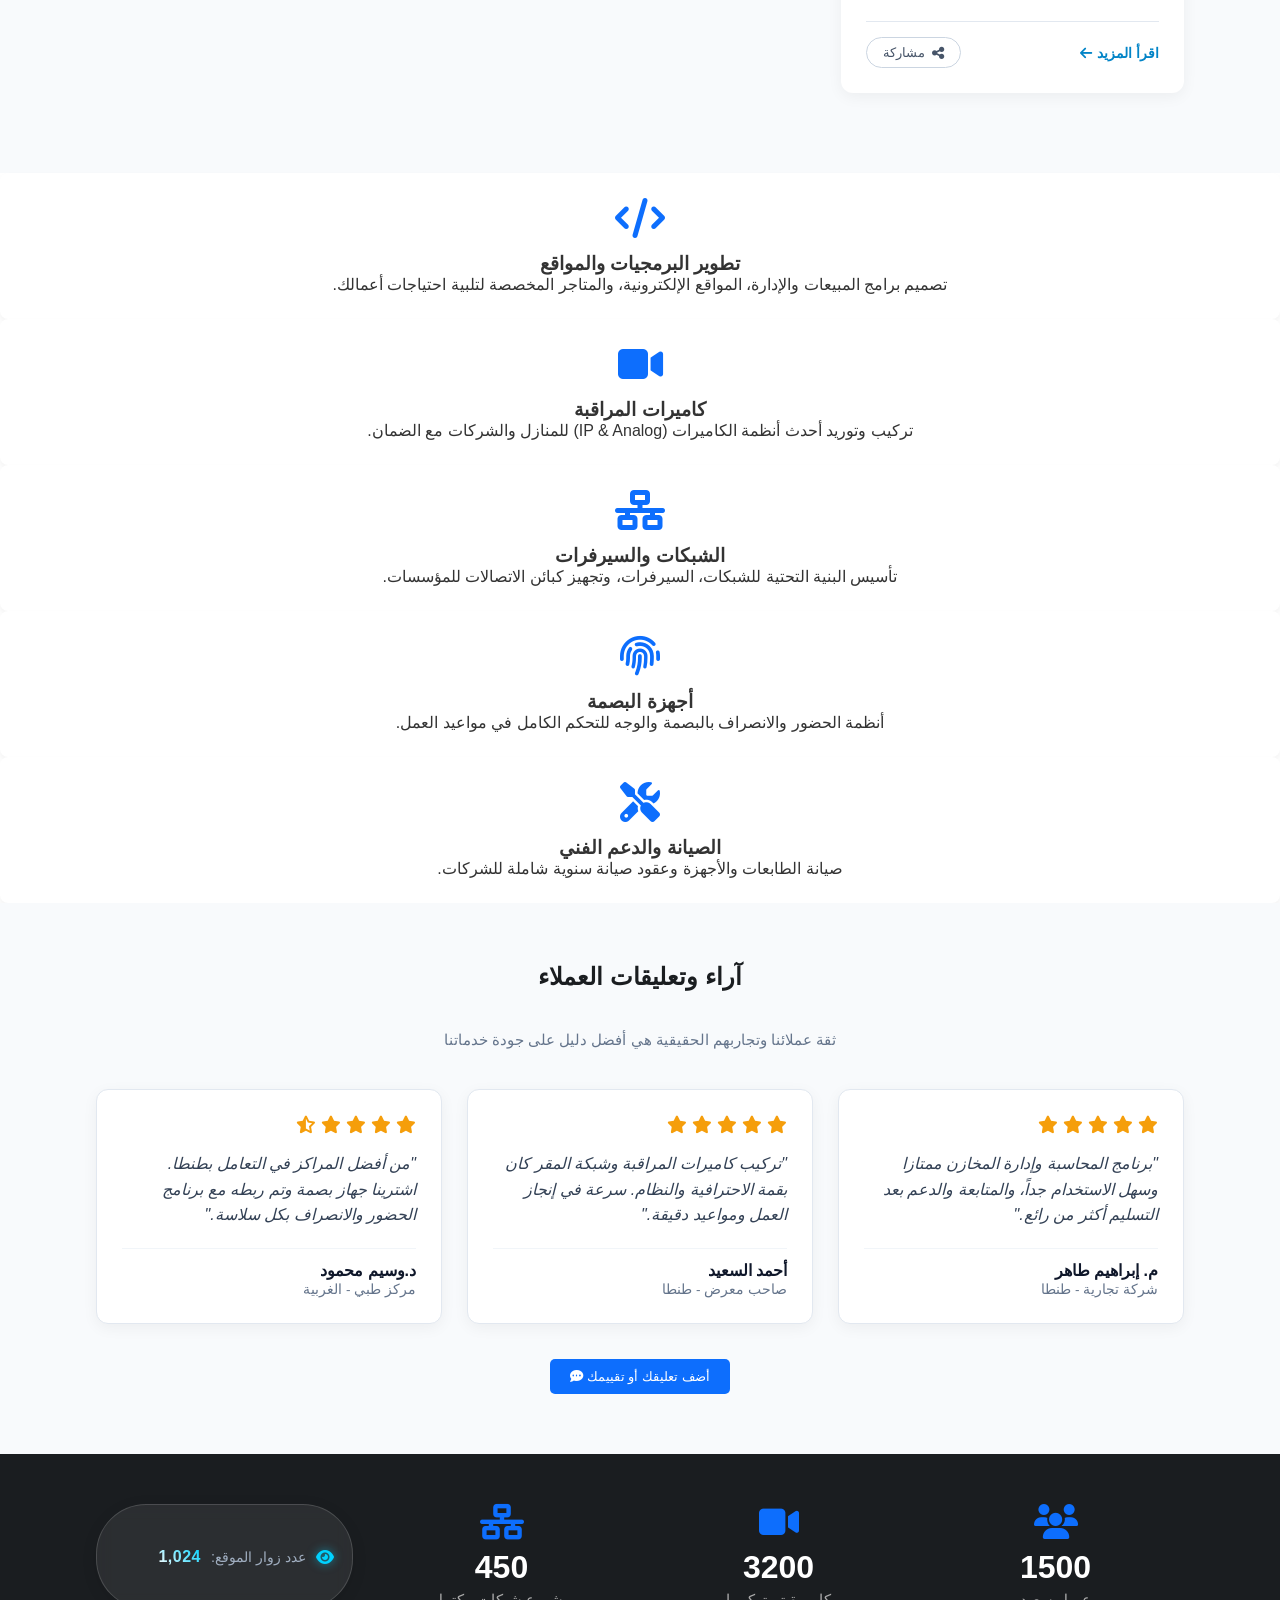
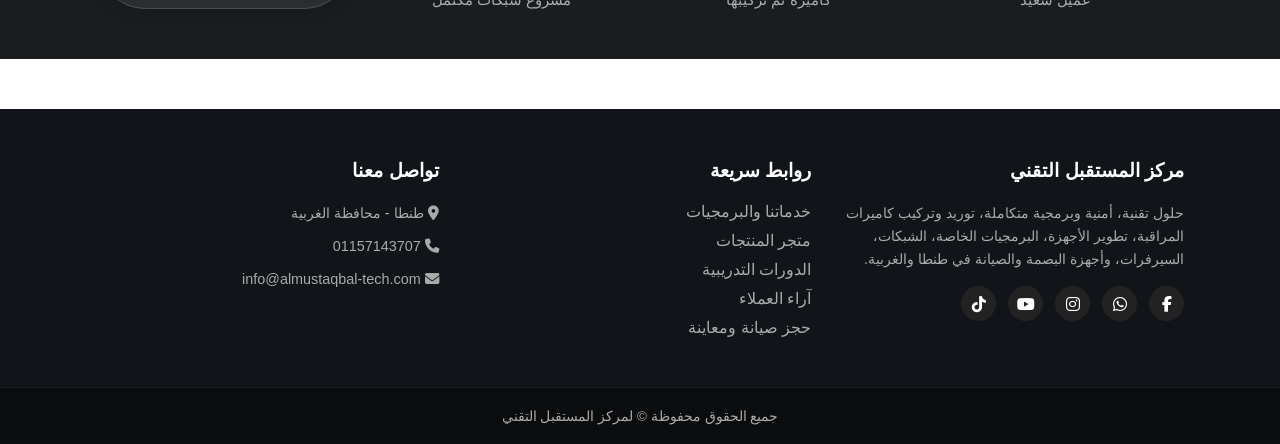
==== commit 1aab98db: "Update index.html" ====
--- a/index.html
+++ b/index.html
@@ -396,7 +396,7 @@
 <!-- كارت مقال برنامج الحسابات -->
 <article class="news-card">
     <div class="news-img">
-        <img src="og-image.jpg" alt="برنامج حسابات ومبيعات" loading="lazy">
+        <img src="pos-software-guide.jpg" alt="برنامج حسابات ومبيعات" loading="lazy">
         <span class="news-badge">برمجيات ومبيعات</span>
     </div>
     <div class="news-content">
@@ -428,7 +428,7 @@
                         <div class="news-card-actions">
                             <a href="article-pos-systems.html" class="read-more-btn">اقرأ المزيد <i class="fa-solid fa-arrow-left"></i></a>
                             <button type="button" class="share-btn" 
-                                    onclick="shareArticle('أهمية أجهزة البصمة وبرامج POS للمنشآت', 'article-pos-systems.html', 'images/news-3.jpg')" 
+                                    onclick="shareArticle('أهمية أجهزة البصمة وبرامج POS للمنشآت', 'article-pos-systems.html', 'news-3.jpg')" 
                                     title="مشاركة هذا المقال">
                                 <i class="fa-solid fa-share-nodes"></i> مشاركة
                             </button>
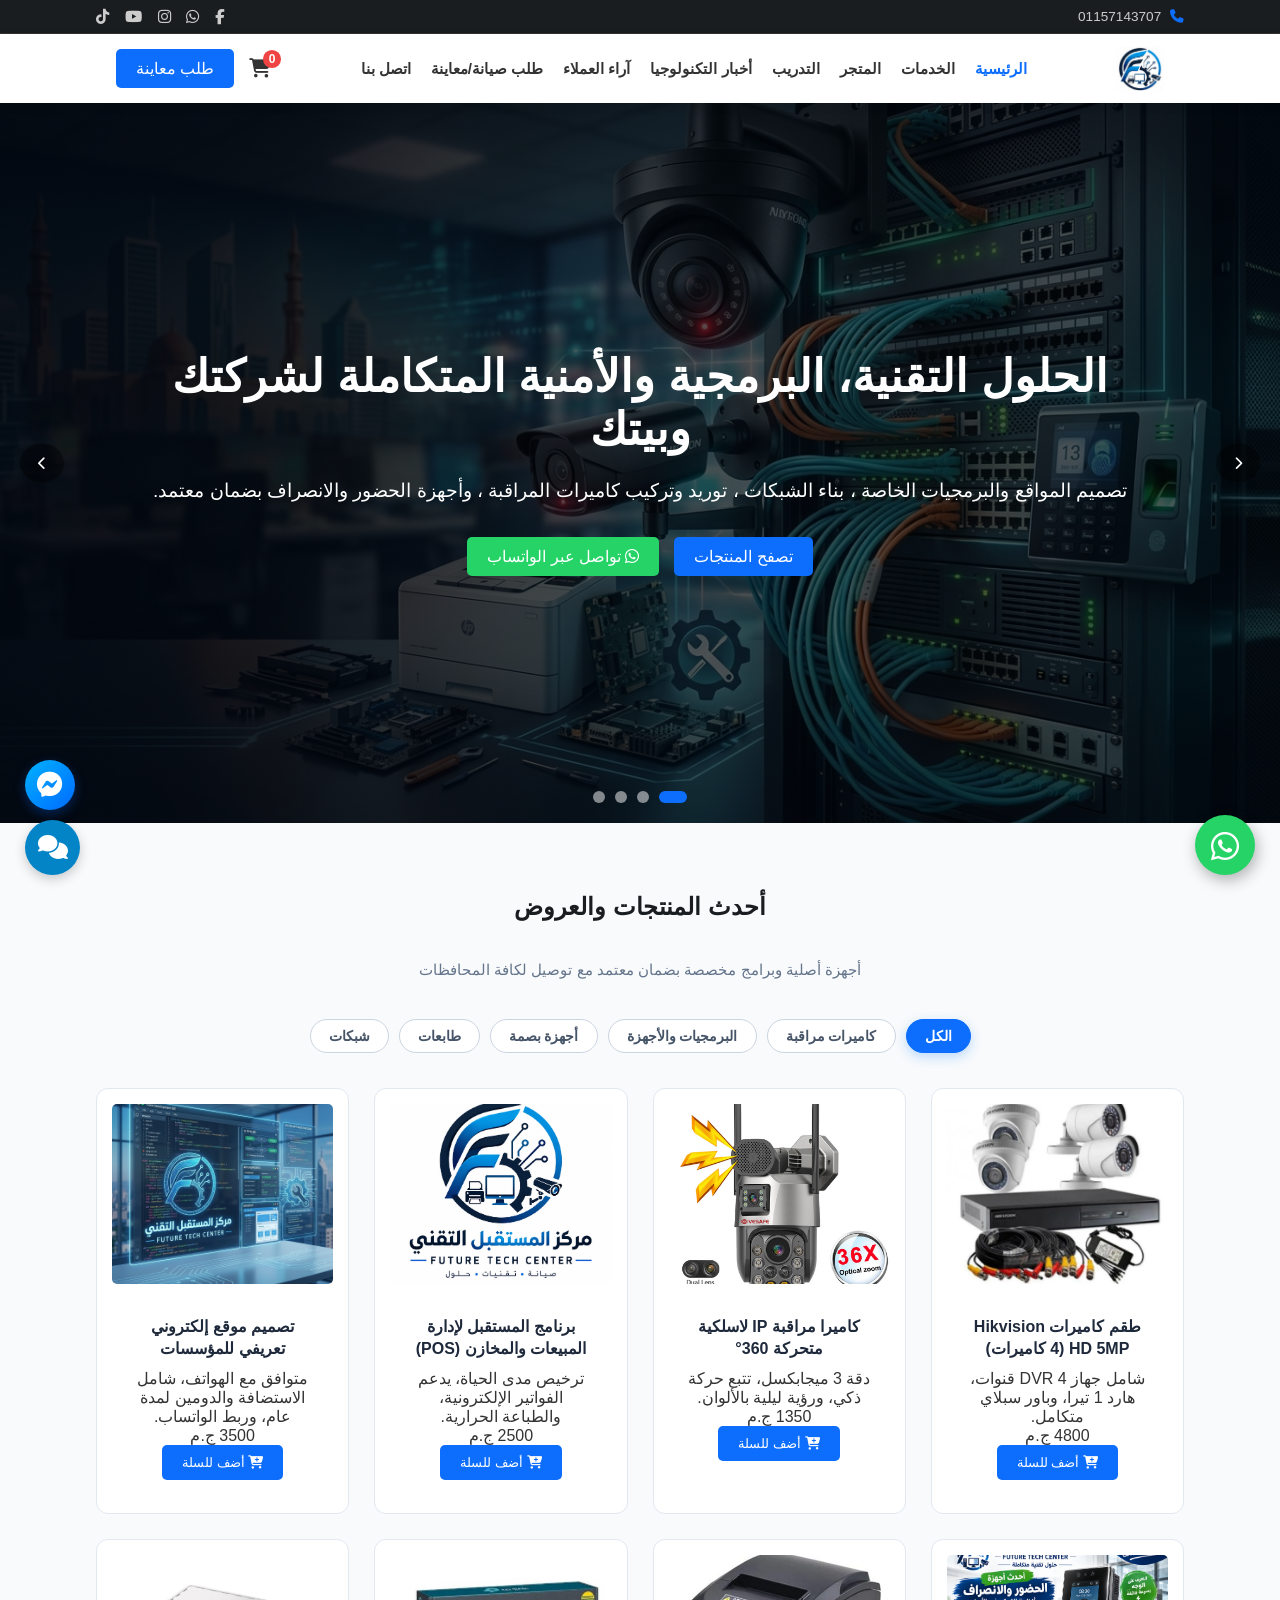
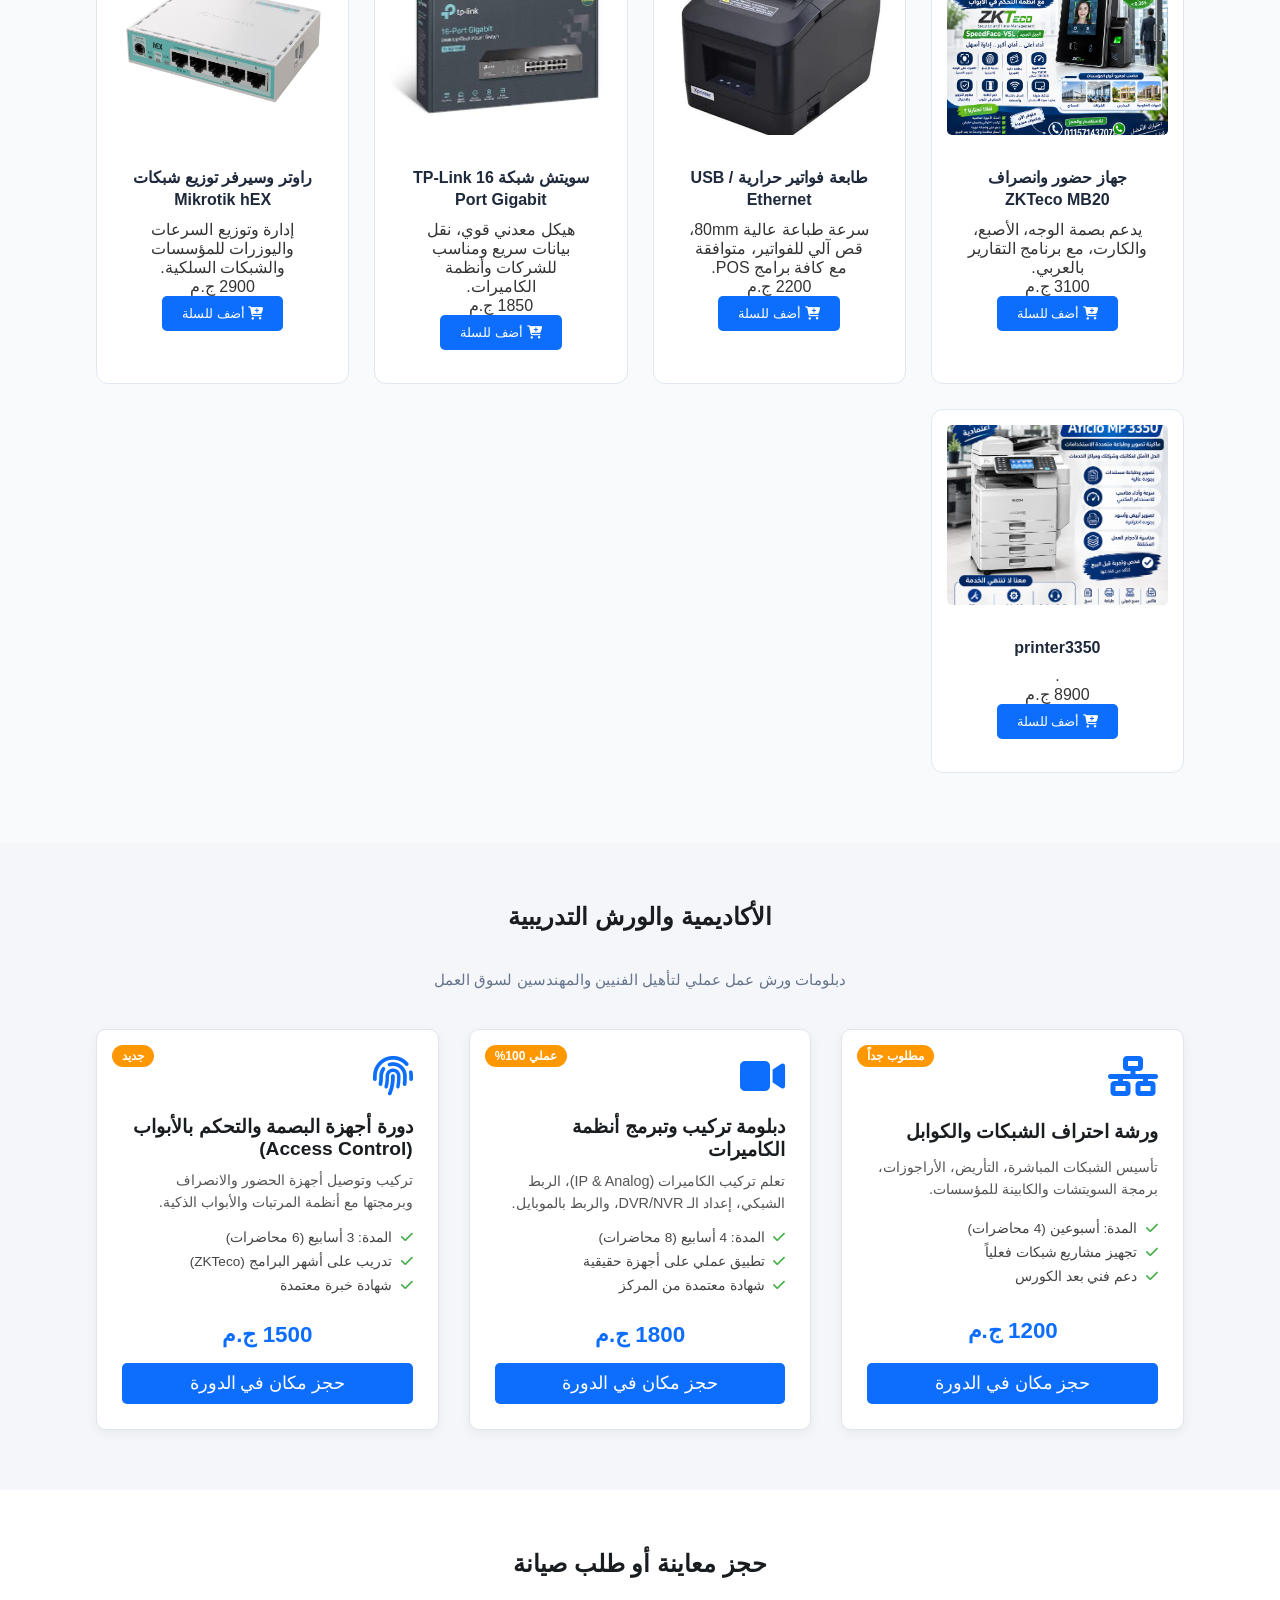
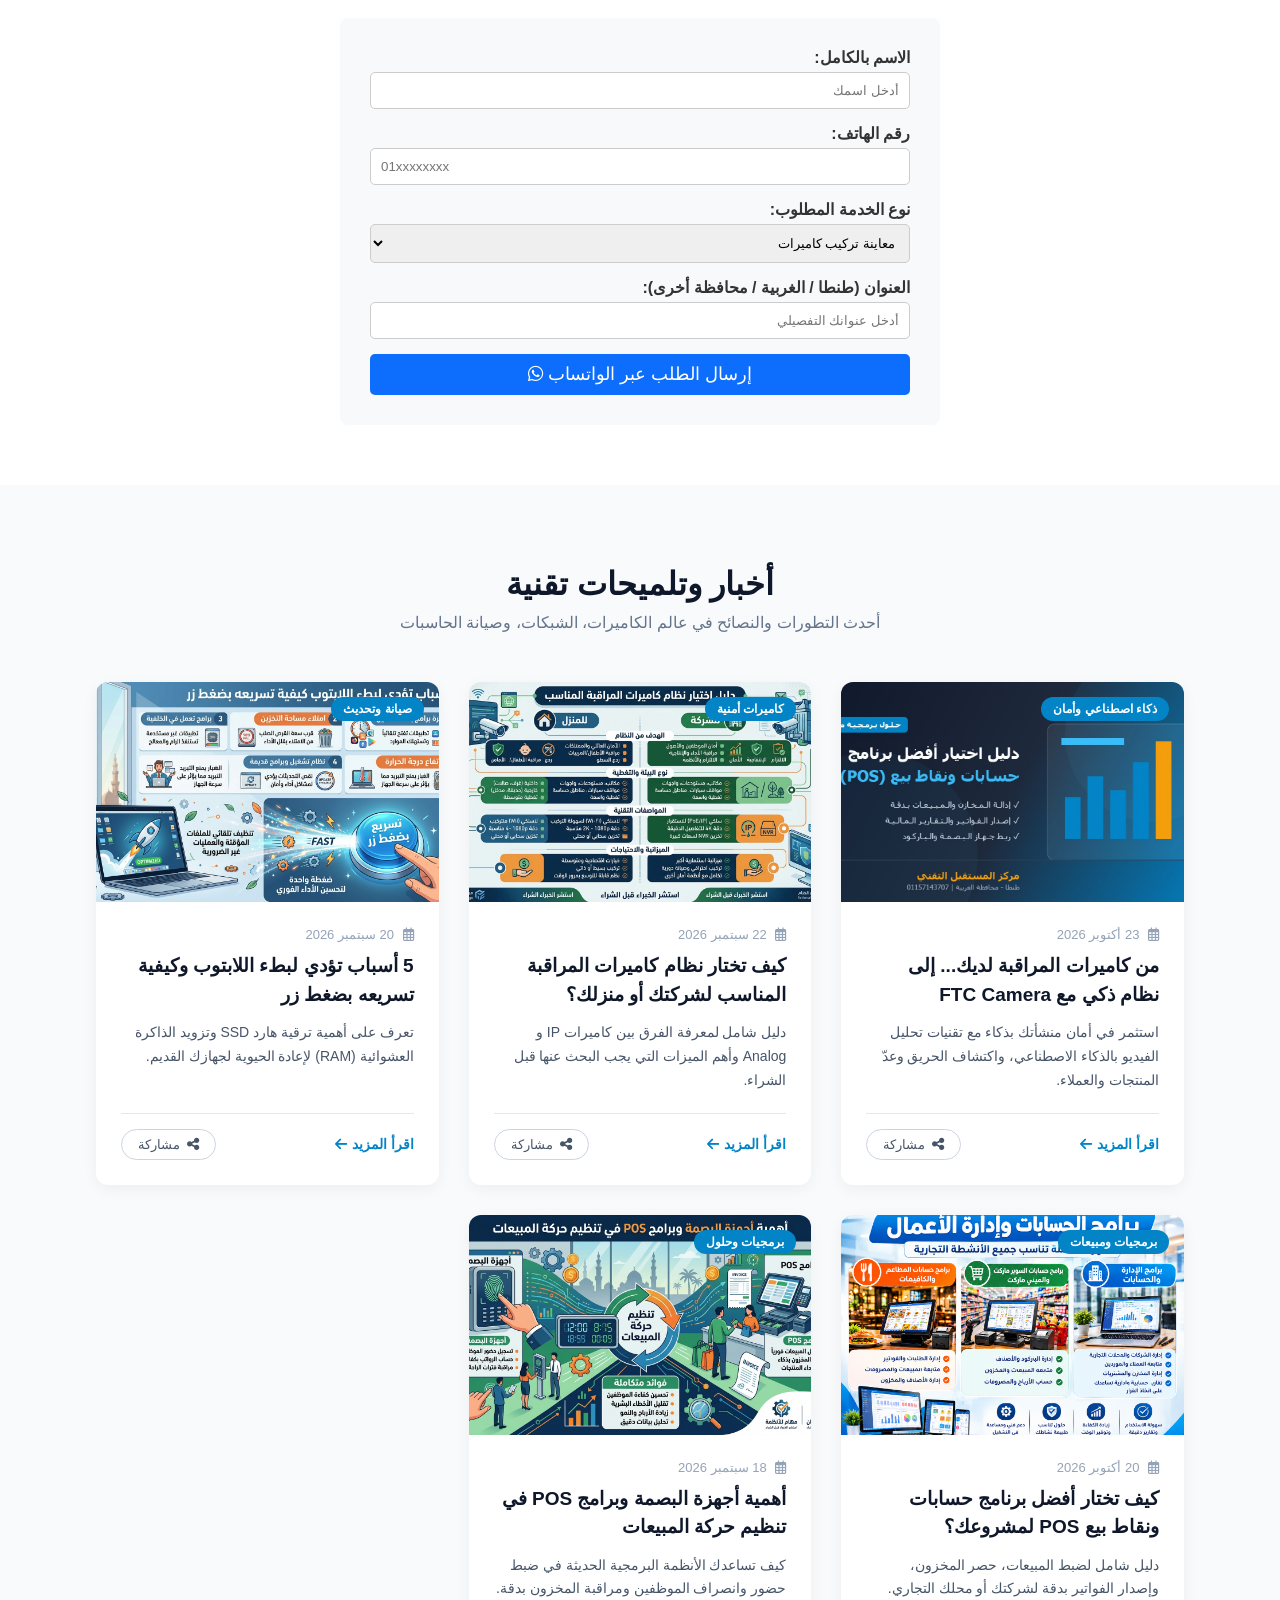
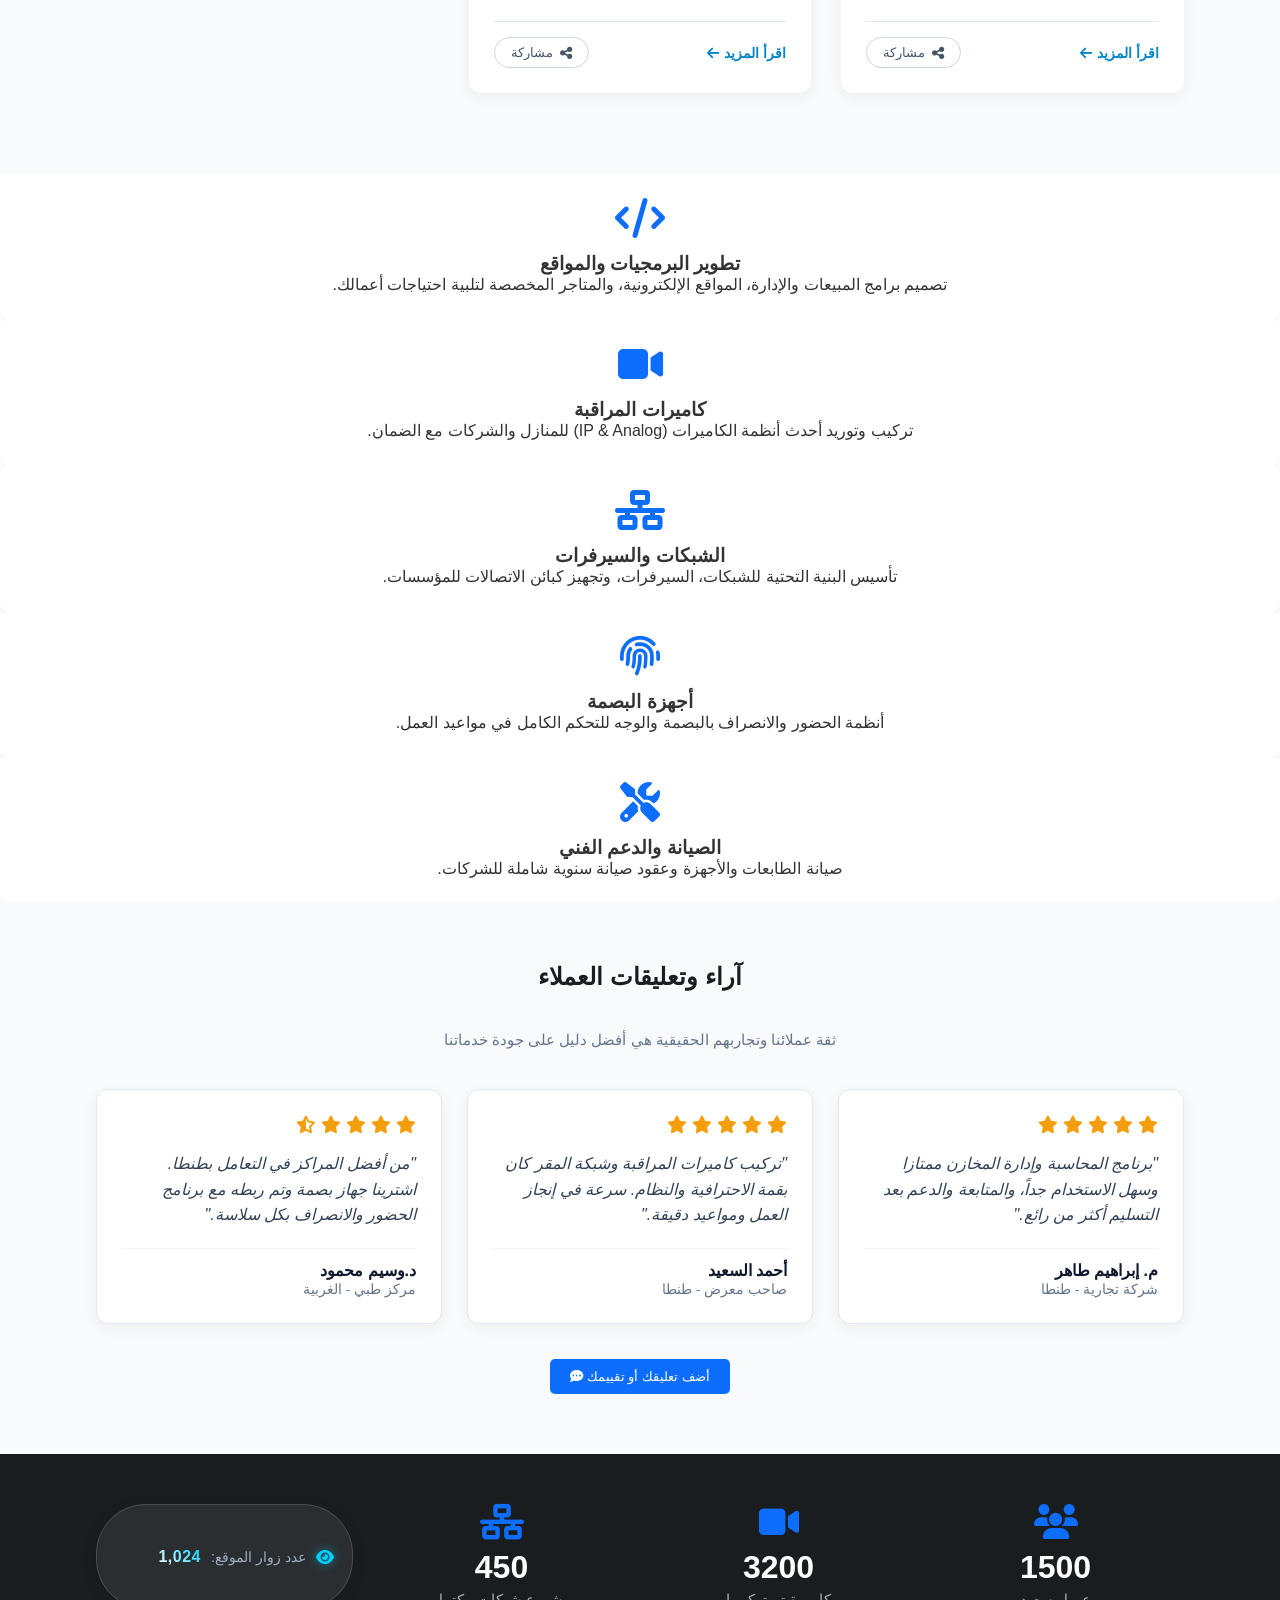
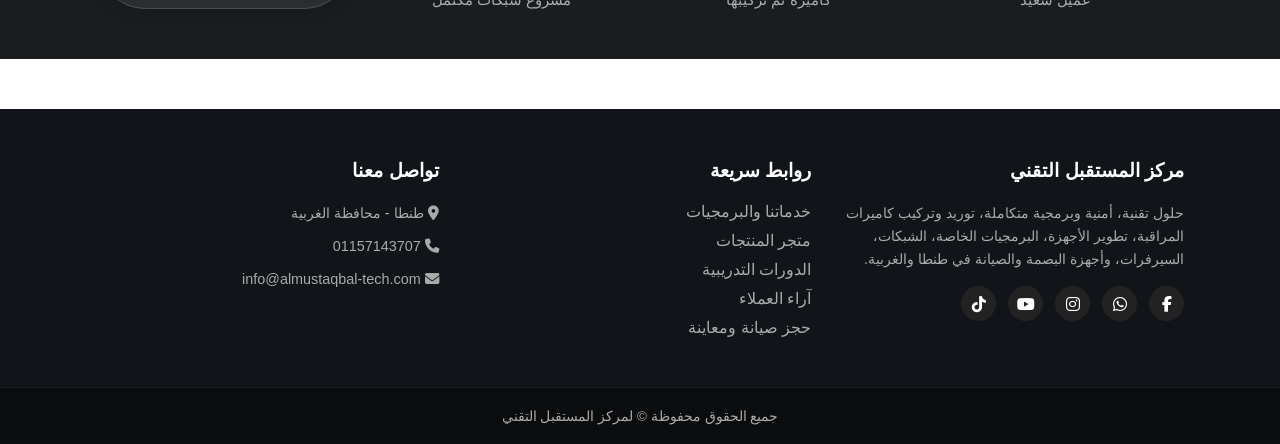
==== commit 54e0ea4f: "Add FTC Camera AI article card to index.html Added an article card for FTC Camera AI with details an" ====
--- a/index.html
+++ b/index.html
@@ -5,7 +5,7 @@
     <meta name="viewport" content="width=device-width, initial-scale=1.0">
     <meta name="robots" content="index, follow">
     <meta name="theme-color" content="#1e293b">
-
+     <link rel="preload" fetchpriority="high" as="image" href="hero-bg.jpg" type="image/jpeg">
     <!-- Google tag (gtag.js) - Google Analytics -->
     <script async src="https://www.googletagmanager.com/gtag/js?id=G-4VB6FNXNQP"></script>
     <script>
@@ -102,6 +102,91 @@
   "url": "https://hassangoap.github.io/future-tech-center/"
 }
 </script>
+    <!DOCTYPE html>
+<html lang="ar" dir="rtl">
+    <meta charset="UTF-8">
+    <meta name="viewport" content="width=device-width, initial-scale=1.0">
+    <meta name="robots" content="index, follow">
+    <meta name="theme-color" content="#1e293b">
+
+    <!-- تحسين الأداء: التحميل المسبق لأول صورة في السلايدر لخفض الـ LCP فوراً -->
+    <link rel="preload" fetchpriority="high" as="image" href="hero-bg.jpg" type="image/jpeg">
+
+    <!-- Google tag (gtag.js) - Google Analytics -->
+    <script async src="https://www.googletagmanager.com/gtag/js?id=G-4VB6FNXNQP"></script>
+    <script>
+      window.dataLayer = window.dataLayer || [];
+      function gtag(){dataLayer.push(arguments);}
+      gtag('js', new Date());
+      gtag('config', 'G-4VB6FNXNQP');
+    </script>
+
+    <!-- تحسين أداء التحميل للمكتبات الخارجية -->
+    <link rel="preconnect" href="https://cdnjs.cloudflare.com" crossorigin>
+    <link rel="preconnect" href="https://cdnjs.cloudflare.com" crossorigin>
+    <link rel="canonical" href="https://hassangoap.github.io/future-tech-center/">
+
+    <!-- أيقونات الموقع -->
+    <link rel="icon" type="image/png" sizes="32x32" href="logo.png">
+    <link rel="icon" type="image/png" sizes="192x192" href="https://hassangoap.github.io/future-tech-center/logo.png">
+    <link rel="apple-touch-icon" sizes="180x180" href="logo.png">
+
+    <!-- Title & SEO Description -->
+    <title>مركز المستقبل التقني | برمجيات، صيانة كمبيوتر، شبكات، وكاميرات مراقبة بطنطا</title>
+    <meta name="description" content="مركز المستقبل التقني بطنطا والغربية: تطوير البرمجيات والمواقع، صيانة الكمبيوتر واللابتوب، وتركيب وصيانة معتمدة لكاميرات المراقبة وأجهزة البصمة والشبكات.">
+    <meta name="keywords" content="مركز المستقبل التقني, صيانة كمبيوتر طنطا, كاميرات مراقبة طنطا, أجهزة بصمة الغربية, برامج مبيعات POS, شبكات وسيرفرات">
+    <meta name="author" content="مركز المستقبل التقني">
+    <meta name="google-site-verification" content="5onyfhr3dR5cWJ54kMBF8x5bRcBzAwcxnkwm7db2m1s">
+
+    <!-- وسوم المعاينة (Open Graph) -->
+    <meta property="og:title" content="مركز المستقبل التقني | طنطا والغربية">
+    <meta property="og:description" content="حلول أنظمة الأمان، البرمجيات، والشبكات بخصومات خاصة وعروض معتمدة.">
+    <meta property="og:image" content="https://hassangoap.github.io/future-tech-center/og-image.jpg">
+    <meta property="og:type" content="website">
+    <meta property="og:locale" content="ar_EG">
+    <meta property="og:url" content="https://hassangoap.github.io/future-tech-center/">
+    
+    <meta name="twitter:card" content="summary_large_image">
+    <meta name="twitter:title" content="مركز المستقبل التقني | طنطا">
+    <meta name="twitter:description" content="صيانة حاسبات، شبكات، وكاميرات مراقبة وأجهزة بصمة في طنطا.">
+    <meta name="twitter:image" content="https://hassangoap.github.io/future-tech-center/og-image.jpg">
+
+    <!-- مكتبة الأيقونات FontAwesome وملف الاستايل -->
+    <link rel="stylesheet" href="https://cdnjs.cloudflare.com/ajax/libs/font-awesome/6.5.1/css/all.min.css" crossorigin="anonymous" referrerpolicy="no-referrer">
+    <link rel="stylesheet" href="style.css">
+
+    <!-- بيانات هياكل Schema.org للـ Local SEO -->
+    <script type="application/ld+json">
+    {
+      "@context": "https://schema.org",
+      "@type": "ComputerStore",
+      "name": "مركز المستقبل التقني",
+      "image": "https://hassangoap.github.io/future-tech-center/og-image.jpg",
+      "telephone": "+201157143707",
+      "email": "info@almustaqbal-tech.com",
+      "url": "https://hassangoap.github.io/future-tech-center/",
+      "address": {
+        "@type": "PostalAddress",
+        "streetAddress": "طنطا، شارع حسن رضوان",
+        "addressLocality": "طنطا",
+        "addressRegion": "محافظة الغربية",
+        "addressCountry": "EG"
+      },
+      "geo": {
+        "@type": "GeoCoordinates",
+        "latitude": 30.7865,
+        "longitude": 31.0004
+      },
+      "aggregateRating": {
+        "@type": "AggregateRating",
+        "ratingValue": "4.9",
+        "reviewCount": "135"
+      },
+      "areaServed": ["طنطا", "المحلة الكبرى", "زفتى", "كفر الزيات", "الغربية"],
+      "priceRange": "$$",
+      "description": "مركز متخصص في تطوير البرمجيات والمواقع، كاميرات المراقبة، أجهزة البصمة، الطابعات، وأنظمة الشبكات بطنطا."
+    }
+    </script>
 </head>
 
 <body>
@@ -344,7 +429,27 @@
             </div>
             
             <div class="news-grid">
-                
+                <!-- كارت مقال برنامج FTC Camera -->
+<article class="news-card">
+    <div class="news-img">
+        <img src="og-image.jpg" alt="برنامج FTC Camera الذكاء الاصطناعي" loading="lazy">
+        <span class="news-badge">ذكاء اصطناعي وأمان</span>
+    </div>
+    <div class="news-content">
+        <span class="news-date"><i class="fa-regular fa-calendar-days"></i> 23 أكتوبر 2026</span>
+        <h3>من كاميرات المراقبة لديك... إلى نظام ذكي مع FTC Camera</h3>
+        <p>استثمر في أمان منشأتك بذكاء مع تقنيات تحليل الفيديو بالذكاء الاصطناعي، واكتشاف الحريق وعدّ المنتجات والعملاء.</p>
+        
+        <div class="news-card-actions">
+            <a href="article-ftc-camera-ai.html" class="read-more-btn">اقرأ المزيد <i class="fa-solid fa-arrow-left"></i></a>
+            <button type="button" class="share-btn" 
+                    onclick="shareArticle('برنامج FTC Camera للذكاء الاصطناعي', 'article-ftc-camera-ai.html', 'og-image.jpg')" 
+                    title="مشاركة هذا المقال">
+                <i class="fa-solid fa-share-nodes"></i> مشاركة
+            </button>
+        </div>
+    </div>
+</article>
                 <!-- كارت الخبر 1 -->
                 <article class="news-card">
                     <div class="news-img">
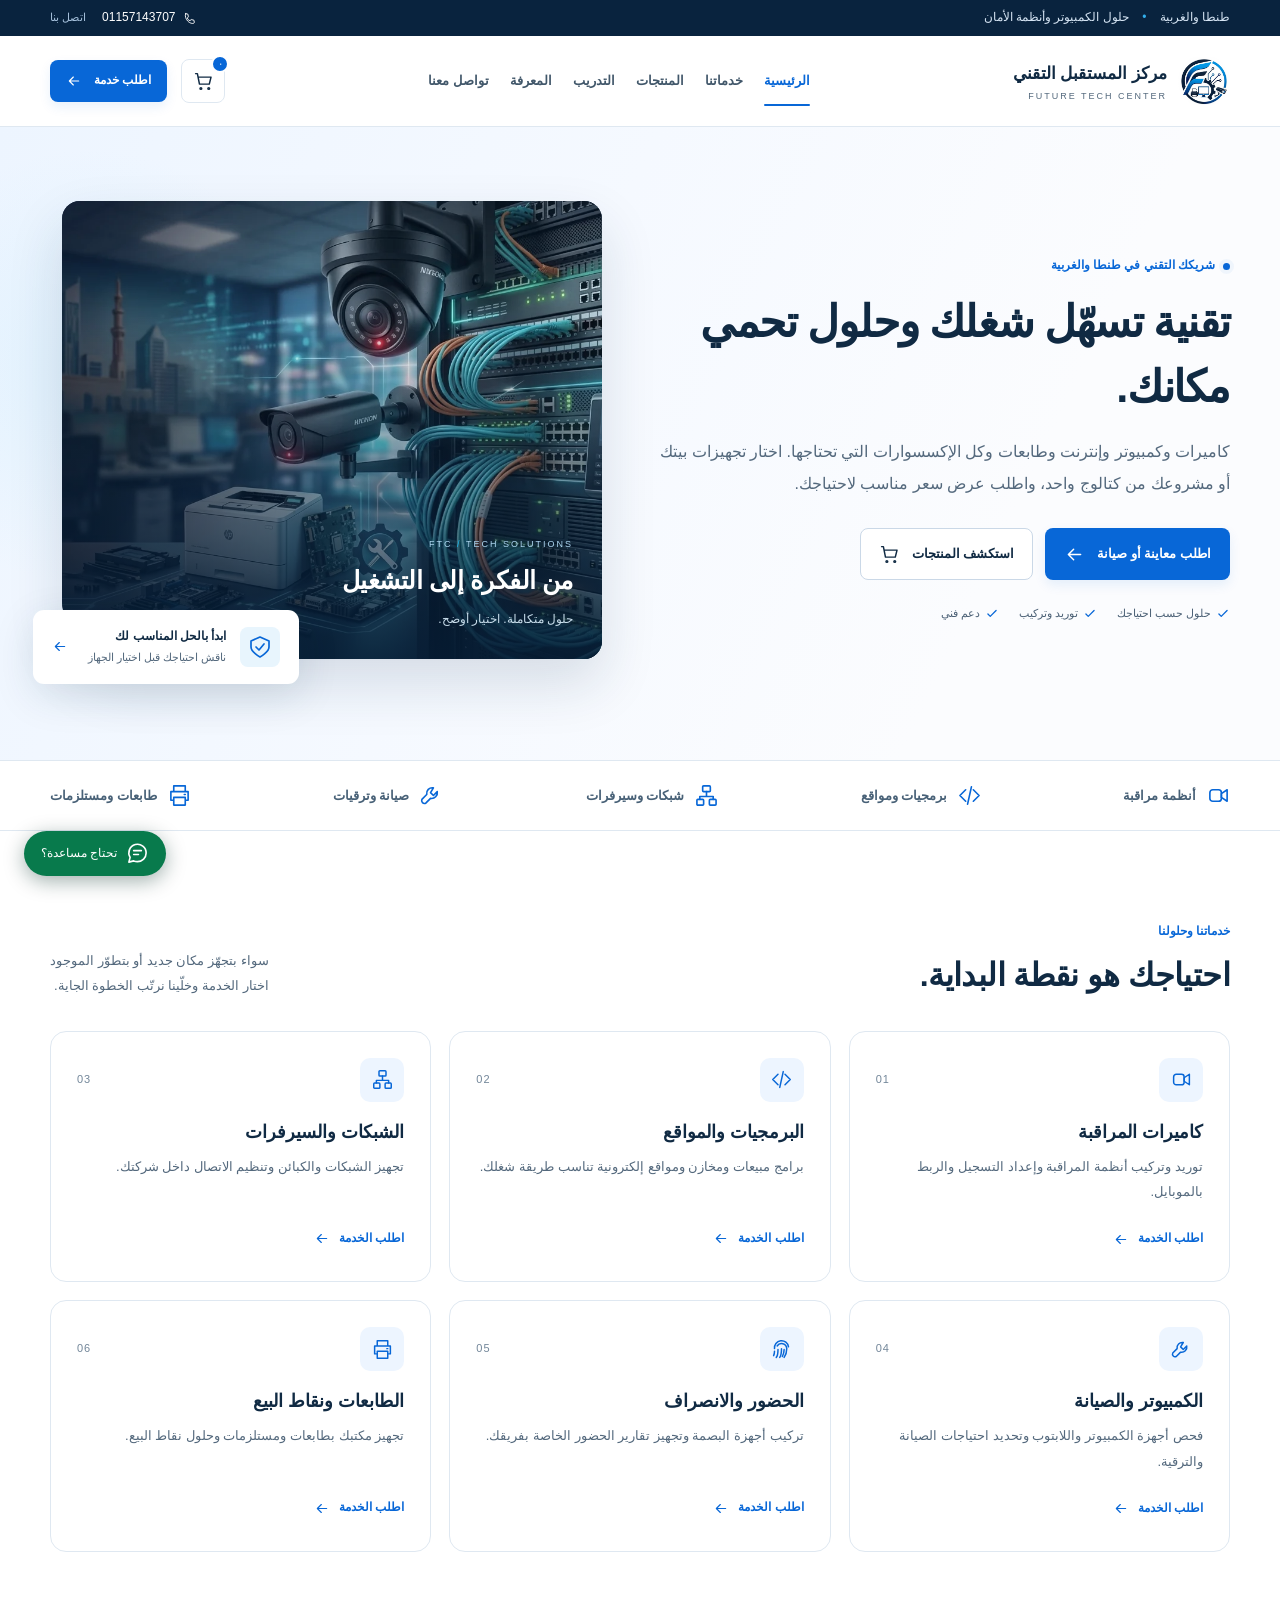
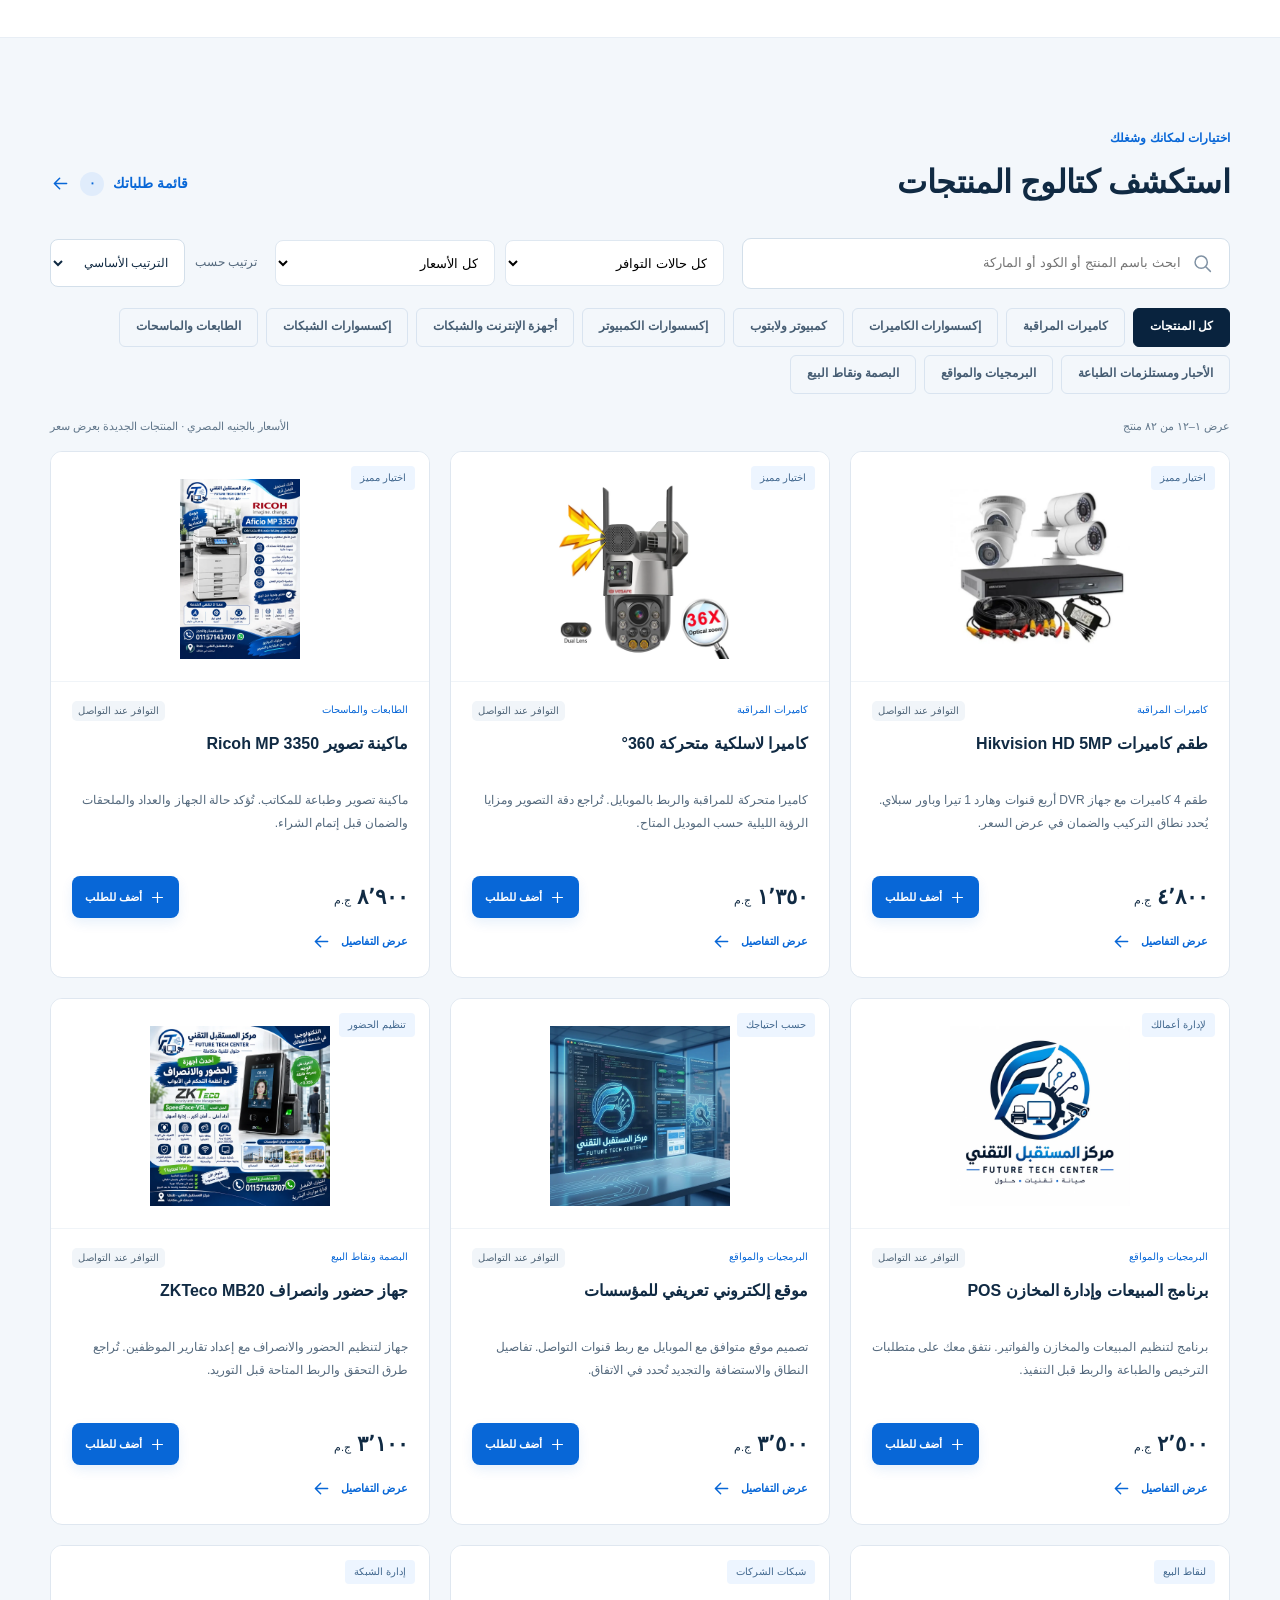
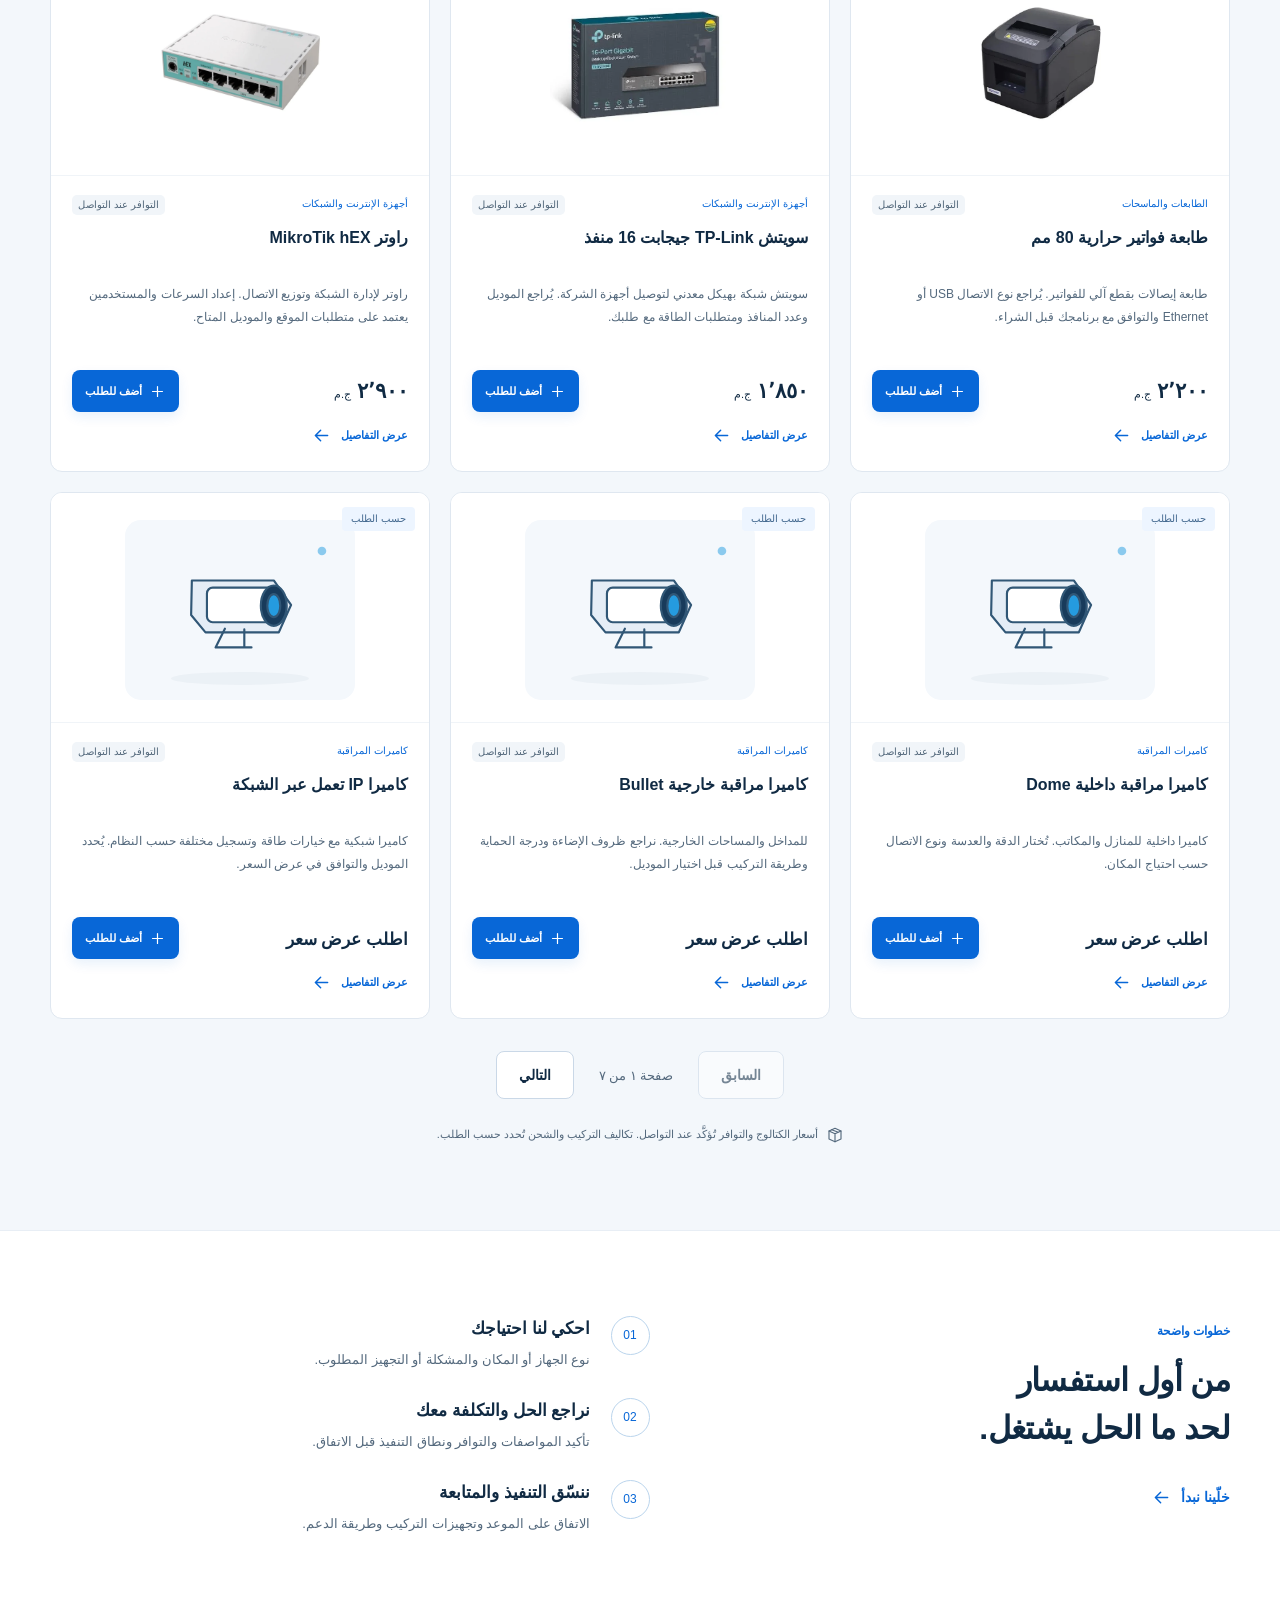
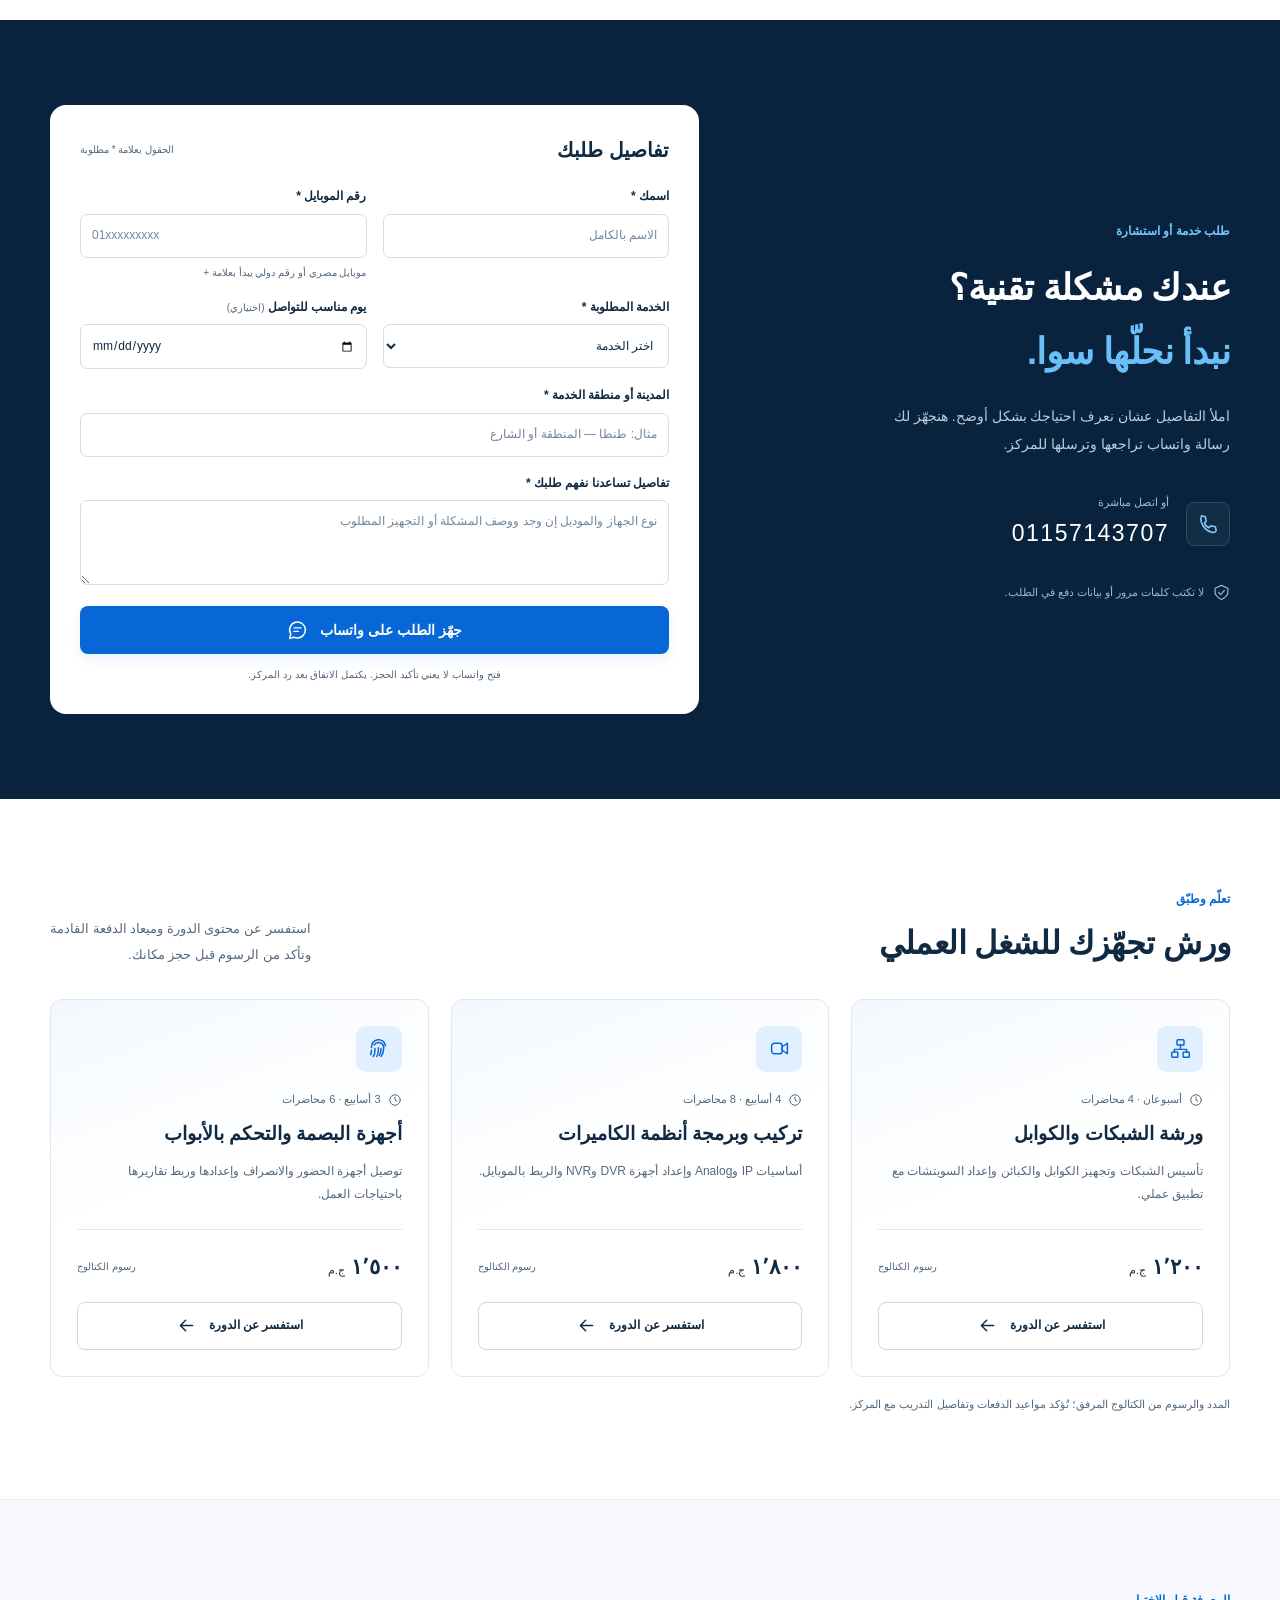
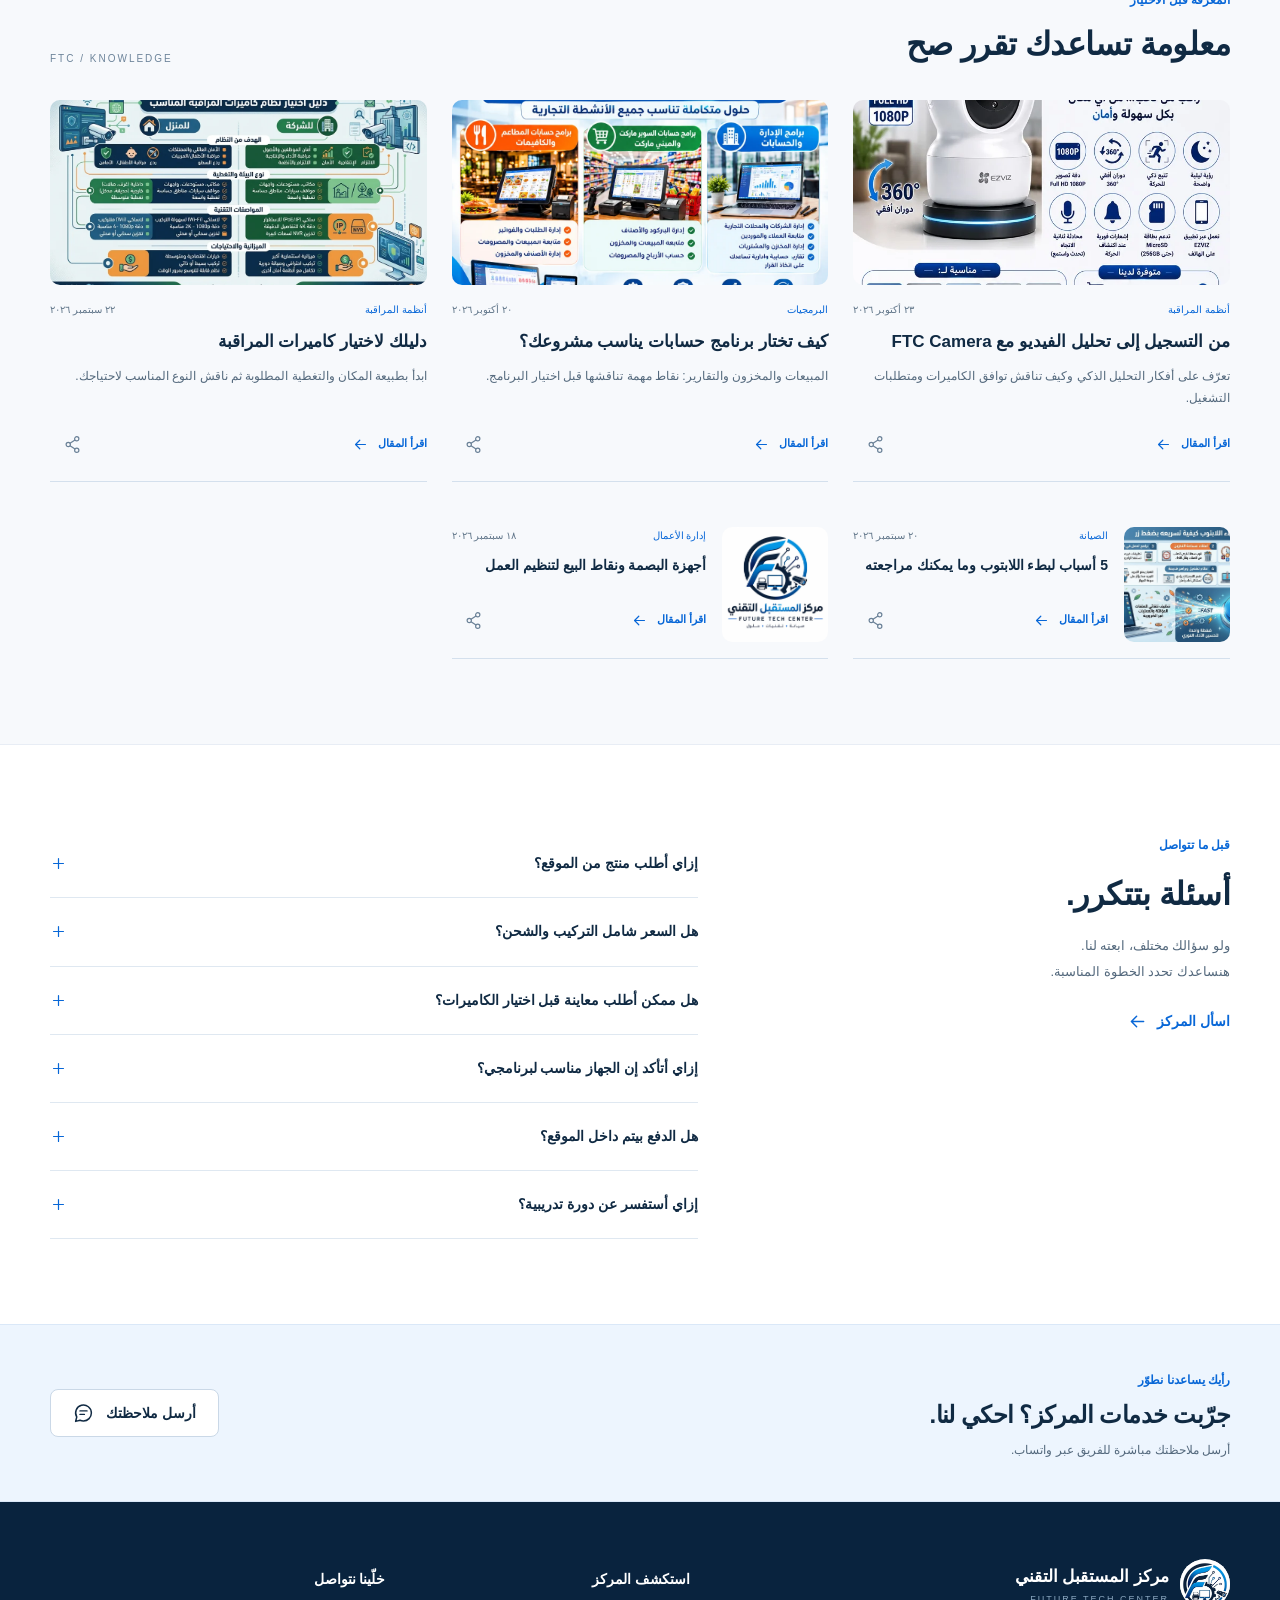
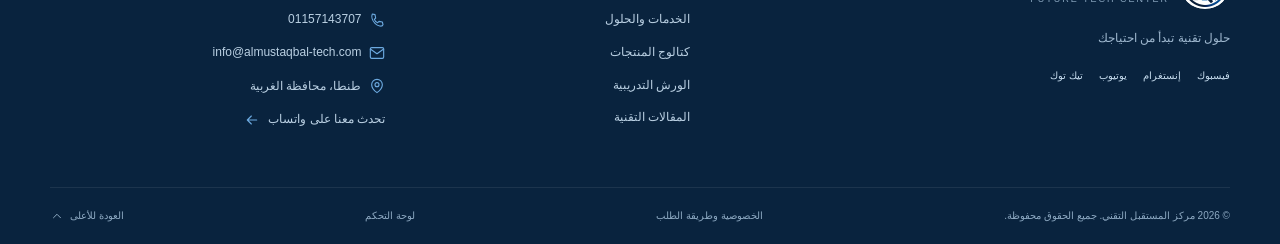
==== commit 401c4374: "Add files via upload" ====
--- a/index.html
+++ b/index.html
@@ -1,804 +1,40 @@
-<!DOCTYPE html>
+<!doctype html>
 <html lang="ar" dir="rtl">
 <head>
-    <meta charset="UTF-8">
-    <meta name="viewport" content="width=device-width, initial-scale=1.0">
-    <meta name="robots" content="index, follow">
-    <meta name="theme-color" content="#1e293b">
-     <link rel="preload" fetchpriority="high" as="image" href="hero-bg.jpg" type="image/jpeg">
-    <!-- Google tag (gtag.js) - Google Analytics -->
-    <script async src="https://www.googletagmanager.com/gtag/js?id=G-4VB6FNXNQP"></script>
-    <script>
-      window.dataLayer = window.dataLayer || [];
-      function gtag(){dataLayer.push(arguments);}
-      gtag('js', new Date());
-      gtag('config', 'G-4VB6FNXNQP');
-    </script>
-
-    <!-- تحسين أداء التحميل للمكتبات الخارجية -->
-    <link rel="preconnect" href="https://cdnjs.cloudflare.com">
-    <link rel="canonical" href="https://hassangoap.github.io/future-tech-center/">
-    <meta property="og:url" content="https://hassangoap.github.io/future-tech-center/" />
-    <link rel="stylesheet" href="https://cdnjs.cloudflare.com/ajax/libs/font-awesome/6.5.1/css/all.min.css" crossorigin="anonymous" referrerpolicy="no-referrer">
-    <!-- أيقونة المتصفح الأساسية -->
-<link rel="icon" type="image/png" sizes="32x32" href="logo.png">
-<!-- رابط اللوجو بالمسار المباشر كاملاً محبذ لدى Google -->
-<link rel="icon" type="image/png" sizes="192x192" href="https://hassangoap.github.io/future-tech-center/logo.png">
-<link rel="apple-touch-icon" sizes="180x180" href="https://hassangoap.github.io/future-tech-center/logo.png">
-<!-- أيقونة أجهزة أبل (آيفون وآيباد) -->
-<link rel="apple-touch-icon" sizes="180x180" href="logo.png">
-    <link rel="apple-touch-icon" sizes="180x180" href="logo.png">
-    <!-- الوسوم المحسنة لـ SEO Local -->
-    <!-- Title & SEO Description -->
-    <title>مركز المستقبل التقني |برمجيات،  صيانة كمبيوتر، الطابعات، كاميرات مراقبة،  وأجهزة بصمة بطنطا والغربية</title>
-    <meta name="description" content="مركز المستقبل التقني بطنطا والغربية:وتطوير البرمجيات والمواقع ومعدات الشبكات توريد ، صيانة كمبيوتر، وتركيب وصيانة معتمدة لكاميرات المراقبة، أجهزة البصمة، الطابعات، .">
-    <meta name="keywords" content="مركز المستقبل التقني, صيانة كمبيوتر طنطا, كاميرات مراقبة طنطا, أجهزة بصمة الغربية, برامج مبيعات POS, شبكات وسيرفرات">
-    <meta name="author" content="مركز المستقبل التقني">
-    <meta name="robots" content="index, follow">
-    <meta name="google-site-verification" content="5onyfhr3dR5cWJ54kMBF8x5bRcBzAwcxnkwm7db2m1s">
-
-    <!-- وسوم Open Graph & Twitter Cards -->
-    <meta property="og:title" content="مركز المستقبل التقني - طنطا والغربية">
-    <meta property="og:description" content="حلول أنظمة الأمان، البرمجيات، والشبكات بخصومات خاصة.">
-    <meta property="og:image" content="https://hassangoap.github.io/future-tech-center/logo.png">
-    <meta property="og:type" content="website">
-    <meta property="og:locale" content="ar_EG">
-    <meta name="twitter:card" content="summary_large_image">
-<meta name="description" content="مركز المستقبل التقني بطنطا - خدمات صيانه الكمبيوتر واللابتوب، شبكات، وكاميرات مراقبة وأحدث الأجهزة بأفضل الأسعار.">
-<meta property="og:title" content="مركز المستقبل التقني | طنطا">
-<meta property="og:description" content="صيانة حاسبات، شبكات، وكاميرات مراقبة">
-<meta property="og:type" content="website">
-
-    <!-- مكتبة الأيقونات FontAwesome وملف الاستايل -->
-    <link rel="stylesheet" href="https://cdnjs.cloudflare.com/ajax/libs/font-awesome/6.4.0/css/all.min.css">
-    <link rel="stylesheet" href="style.css">
-
-    <!-- بيانات هياكل Schema.org المدمجة مع التقييمات -->
-    <script type="application/ld+json">
-    {
-      "@context": "https://schema.org",
-      "@type": "ComputerStore",
-      "name": "مركز المستقبل التقني",
-      "image": "https://yourdomain.com/logo.png",
-      "telephone": "+201157143707",
-      "email": "info@almustaqbal-tech.com",
-      "url": "https://yourdomain.com",
-      "address": {
-        "@type": "PostalAddress",
-        "streetAddress": "طنطا، شارع البحر / الجلاء",
-        "addressLocality": "طنطا",
-        "addressRegion": "محافظة الغربية",
-        "addressCountry": "EG"
-      },
-      "geo": {
-        "@type": "GeoCoordinates",
-        "latitude": 30.7865,
-        "longitude": 31.0004
-      },
-      "aggregateRating": {
-        "@type": "AggregateRating",
-        "ratingValue": "4.9",
-        "reviewCount": "135"
-      },
-      "areaServed": ["طنطا", "المحلة الكبرى", "زفتى", "كفر الزيات", "الغربية"],
-      "priceRange": "$$",
-      "description": "و مركز متخصص في  تطوير البرمجيات والمواقع،كاميرات المراقبة، أجهزة البصمة، الطابعات، وأنظمة الشبكات"
-    }
-    </script>
-    <script type="application/ld+json">
-{
-  "@context": "https://schema.org",
-  "@type": "LocalBusiness",
-  "name": "مركز المستقبل التقني",
-  "image": "https://hassangoap.github.io/future-tech-center/og-image.jpg",
-  "telephone": "01157143707",
-  "email": "info@almustaqbal-tech.com",
-  "address": {
-    "@type": "PostalAddress",
-    "addressLocality": "Tanta",
-    "addressRegion": "Gharbia",
-    "addressCountry": "EG"
-  },
-  "url": "https://hassangoap.github.io/future-tech-center/"
-}
-</script>
-    <!DOCTYPE html>
-<html lang="ar" dir="rtl">
-    <meta charset="UTF-8">
-    <meta name="viewport" content="width=device-width, initial-scale=1.0">
-    <meta name="robots" content="index, follow">
-    <meta name="theme-color" content="#1e293b">
-
-    <!-- تحسين الأداء: التحميل المسبق لأول صورة في السلايدر لخفض الـ LCP فوراً -->
-    <link rel="preload" fetchpriority="high" as="image" href="hero-bg.jpg" type="image/jpeg">
-
-    <!-- Google tag (gtag.js) - Google Analytics -->
-    <script async src="https://www.googletagmanager.com/gtag/js?id=G-4VB6FNXNQP"></script>
-    <script>
-      window.dataLayer = window.dataLayer || [];
-      function gtag(){dataLayer.push(arguments);}
-      gtag('js', new Date());
-      gtag('config', 'G-4VB6FNXNQP');
-    </script>
-
-    <!-- تحسين أداء التحميل للمكتبات الخارجية -->
-    <link rel="preconnect" href="https://cdnjs.cloudflare.com" crossorigin>
-    <link rel="preconnect" href="https://cdnjs.cloudflare.com" crossorigin>
-    <link rel="canonical" href="https://hassangoap.github.io/future-tech-center/">
-
-    <!-- أيقونات الموقع -->
-    <link rel="icon" type="image/png" sizes="32x32" href="logo.png">
-    <link rel="icon" type="image/png" sizes="192x192" href="https://hassangoap.github.io/future-tech-center/logo.png">
-    <link rel="apple-touch-icon" sizes="180x180" href="logo.png">
-
-    <!-- Title & SEO Description -->
-    <title>مركز المستقبل التقني | برمجيات، صيانة كمبيوتر، شبكات، وكاميرات مراقبة بطنطا</title>
-    <meta name="description" content="مركز المستقبل التقني بطنطا والغربية: تطوير البرمجيات والمواقع، صيانة الكمبيوتر واللابتوب، وتركيب وصيانة معتمدة لكاميرات المراقبة وأجهزة البصمة والشبكات.">
-    <meta name="keywords" content="مركز المستقبل التقني, صيانة كمبيوتر طنطا, كاميرات مراقبة طنطا, أجهزة بصمة الغربية, برامج مبيعات POS, شبكات وسيرفرات">
-    <meta name="author" content="مركز المستقبل التقني">
-    <meta name="google-site-verification" content="5onyfhr3dR5cWJ54kMBF8x5bRcBzAwcxnkwm7db2m1s">
-
-    <!-- وسوم المعاينة (Open Graph) -->
-    <meta property="og:title" content="مركز المستقبل التقني | طنطا والغربية">
-    <meta property="og:description" content="حلول أنظمة الأمان، البرمجيات، والشبكات بخصومات خاصة وعروض معتمدة.">
-    <meta property="og:image" content="https://hassangoap.github.io/future-tech-center/og-image.jpg">
-    <meta property="og:type" content="website">
-    <meta property="og:locale" content="ar_EG">
-    <meta property="og:url" content="https://hassangoap.github.io/future-tech-center/">
-    
-    <meta name="twitter:card" content="summary_large_image">
-    <meta name="twitter:title" content="مركز المستقبل التقني | طنطا">
-    <meta name="twitter:description" content="صيانة حاسبات، شبكات، وكاميرات مراقبة وأجهزة بصمة في طنطا.">
-    <meta name="twitter:image" content="https://hassangoap.github.io/future-tech-center/og-image.jpg">
-
-    <!-- مكتبة الأيقونات FontAwesome وملف الاستايل -->
-    <link rel="stylesheet" href="https://cdnjs.cloudflare.com/ajax/libs/font-awesome/6.5.1/css/all.min.css" crossorigin="anonymous" referrerpolicy="no-referrer">
-    <link rel="stylesheet" href="style.css">
-
-    <!-- بيانات هياكل Schema.org للـ Local SEO -->
-    <script type="application/ld+json">
-    {
-      "@context": "https://schema.org",
-      "@type": "ComputerStore",
-      "name": "مركز المستقبل التقني",
-      "image": "https://hassangoap.github.io/future-tech-center/og-image.jpg",
-      "telephone": "+201157143707",
-      "email": "info@almustaqbal-tech.com",
-      "url": "https://hassangoap.github.io/future-tech-center/",
-      "address": {
-        "@type": "PostalAddress",
-        "streetAddress": "طنطا، شارع حسن رضوان",
-        "addressLocality": "طنطا",
-        "addressRegion": "محافظة الغربية",
-        "addressCountry": "EG"
-      },
-      "geo": {
-        "@type": "GeoCoordinates",
-        "latitude": 30.7865,
-        "longitude": 31.0004
-      },
-      "aggregateRating": {
-        "@type": "AggregateRating",
-        "ratingValue": "4.9",
-        "reviewCount": "135"
-      },
-      "areaServed": ["طنطا", "المحلة الكبرى", "زفتى", "كفر الزيات", "الغربية"],
-      "priceRange": "$$",
-      "description": "مركز متخصص في تطوير البرمجيات والمواقع، كاميرات المراقبة، أجهزة البصمة، الطابعات، وأنظمة الشبكات بطنطا."
-    }
-    </script>
-</head>
-
-<body>
-
-    <!-- الشريط العلوي -->
-    <div class="top-bar">
-        <div class="container top-bar-container">
-            <div class="top-info">
-               <span><i class="fa-solid fa-phone"></i> 01157143707</span>
-            </div>
-            <div class="social-links">
-                <a href="https://www.facebook.com/profile.php?id=61590281375415&mibextid=wwXIfr" target="_blank" rel="noopener noreferrer" title="فيسبوك" aria-label="فيسبوك"><i class="fa-brands fa-facebook-f"></i></a>
-                <a href="https://wa.me/201157143707" target="_blank" rel="noopener noreferrer" title="واتساب" aria-label="واتساب"><i class="fa-brands fa-whatsapp"></i></a>
-                <a href="https://www.instagram.com/f.t.c0115?stkn=cDlyYjg0cHFiYXky&utm_source=qr" target="_blank" rel="noopener noreferrer" title="إنستغرام" aria-label="إنستغرام"><i class="fa-brands fa-instagram"></i></a>
-                <a href="https://youtube.com/@hassanailgorab1691?si=_Z9u1-JqxYtOEbGi" target="_blank" rel="noopener noreferrer" title="يوتيوب" aria-label="يوتيوب"><i class="fa-brands fa-youtube"></i></a>
-                <a href="https://www.tiktok.com/@user246053023?_r=1&_t=ZS-99auRT5zLPh" target="_blank" rel="noopener noreferrer" title="تيك توك" aria-label="تيك توك"><i class="fa-brands fa-tiktok"></i></a>
-            </div>
-        </div>
-    </div>
-
-    <!-- الهيدر وشريط التنقل -->
-    <header class="main-header">
-        <div class="container header-container">
-            
-            <div class="logo">
-                <a href="#home">
-                    <img src="logo.png" alt="مركز المستقبل التقني" class="logo-img" width="180" height="50">
-                </a>
-            </div>
-
-            <nav class="nav-links" id="navLinks" aria-label="القائمة الرئيسية">
-                <ul>
-                    <li><a href="#home" class="active" onclick="closeMenu()">الرئيسية</a></li>
-                    <li><a href="#services" onclick="closeMenu()">الخدمات</a></li>
-                    <li><a href="#products" onclick="closeMenu()">المتجر</a></li>
-                    <li><a href="#courses" onclick="closeMenu()">التدريب</a></li>
-                    <li><a href="#news">أخبار التكنولوجيا</a></li>
-                    <li><a href="#testimonials" onclick="closeMenu()">آراء العملاء</a></li>
-                    <li><a href="#maintenance" onclick="closeMenu()">طلب صيانة/معاينة</a></li>
-                    <li><a href="#contact" onclick="closeMenu()">اتصل بنا</a></li>
-                </ul>
-            </nav>
-
-            <div class="header-actions">
-                <a href="#cart" onclick="toggleCart(); return false;" class="cart-btn" title="سلة الشراء" aria-label="سلة الشراء">
-                    <i class="fa-solid fa-cart-shopping"></i> 
-                    <span id="cart-count">0</span>
-                </a>
-                <a href="#maintenance" class="btn-primary desktop-only">طلب معاينة</a>
-                
-                <button class="mobile-menu-btn" id="menuBtn" onclick="toggleMenu()" aria-label="فتح القائمة">
-                    <i class="fa-solid fa-bars"></i>
-                </button>
-            </div>
-
-        </div>
-    </header>
-
-
-    <!-- القسم الرئيسي (Hero Section) -->
-    <section id="home" class="hero-slider">
-        <div class="slide active" style="background-image: linear-gradient(rgba(0,0,0,0.65), rgba(0,0,0,0.65)), url('hero-bg.jpg');"></div>
-        <div class="slide" style="background-image: linear-gradient(rgba(0,0,0,0.65), rgba(0,0,0,0.65)), url('cameras-bg.jpg');"></div>
-        <div class="slide" style="background-image: linear-gradient(rgba(0,0,0,0.65), rgba(0,0,0,0.65)), url('networks-bg.jpg');"></div>
-        <div class="slide" style="background-image: linear-gradient(rgba(0,0,0,0.65), rgba(0,0,0,0.65)), url('Hikvision.jpg');"></div>
-
-        <div class="container hero-container">
-            <div class="hero-content">
-                <h1>الحلول التقنية، البرمجية والأمنية المتكاملة لشركتك وبيتك</h1>
-                <p> تصميم المواقع والبرمجيات الخاصة ، بناء الشبكات ، توريد وتركيب كاميرات المراقبة ، وأجهزة الحضور والانصراف بضمان معتمد.</p>
-                <div class="hero-btns">
-                    <a href="#products" class="btn-primary">تصفح المنتجات</a>
-                    <a href="https://wa.me/201157143707?text=السلام%20عليكم،%20أريد%20الاستفسار%20عن%20الخدمات" target="_blank" rel="noopener noreferrer" class="btn-whatsapp">
-                        <i class="fa-brands fa-whatsapp"></i> تواصل عبر الواتساب
-                    </a>
-                </div>
-            </div>
-        </div>
-
-        <button class="slider-btn prev-btn" onclick="changeSlide(-1)" aria-label="السابق"><i class="fa-solid fa-chevron-right"></i></button>
-        <button class="slider-btn next-btn" onclick="changeSlide(1)" aria-label="التالي"><i class="fa-solid fa-chevron-left"></i></button>
-
-        <div class="slider-dots">
-            <span class="dot active" onclick="currentSlide(0)"></span>
-            <span class="dot" onclick="currentSlide(1)"></span>
-            <span class="dot" onclick="currentSlide(2)"></span>
-            <span class="dot" onclick="currentSlide(3)"></span>
-        </div>
-    </section>
-
-  
-
-    <!-- قسم المتجر والمنتجات -->
-    <section id="products" class="products-section">
-        <div class="container">
-            <div class="section-header">
-                <h2 class="section-title">أحدث المنتجات والعروض</h2>
-                <p class="section-subtitle">أجهزة أصلية وبرامج مخصصة بضمان معتمد مع توصيل لكافة المحافظات</p>
-            </div>
-
-            <div class="product-filters">
-                <button class="filter-btn active" onclick="filterProducts('all')">الكل</button>
-                <button class="filter-btn" onclick="filterProducts('camera')">كاميرات مراقبة</button>
-                <button class="filter-btn" onclick="filterProducts('software')">البرمجيات والأجهزة</button>
-                <button class="filter-btn" onclick="filterProducts('fingerprint')">أجهزة بصمة</button>
-                <button class="filter-btn" onclick="filterProducts('printer')">طابعات</button>
-                <button class="filter-btn" onclick="filterProducts('network')">شبكات</button>
-            </div>
-            
-            <div class="products-grid" id="productsGrid">
-                <!-- يتم تحميل المنتجات ديناميكياً بواسطة JavaScript -->
-            </div>
-        </div>
-    </section>
-
-    
-    <!-- قسم الكورسات والتدريب -->
-    <section id="courses" class="courses-section">
-        <div class="container">
-            <h2 class="section-title">الأكاديمية والورش التدريبية</h2>
-            <p class="section-subtitle">دبلومات ورش عمل عملي لتأهيل الفنيين والمهندسين لسوق العمل</p>
-
-            <div class="courses-grid">
-                 <!-- كورس 2 -->
-                <div class="course-card">
-                    <div class="course-badge">مطلوب جداً</div>
-                    <div class="course-icon"><i class="fa-solid fa-network-wired"></i></div>
-                    <h3>ورشة احتراف الشبكات والكوابل</h3>
-                    <p>تأسيس الشبكات المباشرة، التأريض، الأراجوزات، برمجة السويتشات والكابينة للمؤسسات.</p>
-                    <ul class="course-features">
-                        <li><i class="fa-solid fa-check"></i> المدة: أسبوعين (4 محاضرات)</li>
-                        <li><i class="fa-solid fa-check"></i> تجهيز مشاريع شبكات فعلياً</li>
-                        <li><i class="fa-solid fa-check"></i> دعم فني بعد الكورس</li>
-                    </ul>
-                    <div class="course-price">1200 ج.م</div>
-                    <button class="btn-primary btn-block" onclick="openEnrollModal('ورشة احتراف الشبكات والكوابل', 1200)">حجز مكان في الدورة</button>
-                </div>
-
-                <!-- كورس 1 -->
-                <div class="course-card">
-                    <div class="course-badge">عملي 100%</div>
-                    <div class="course-icon"><i class="fa-solid fa-video"></i></div>
-                    <h3>دبلومة تركيب وتبرمج أنظمة الكاميرات</h3>
-                    <p>تعلم تركيب الكاميرات (IP & Analog)، الربط الشبكي، إعداد الـ DVR/NVR، والربط بالموبايل.</p>
-                    <ul class="course-features">
-                        <li><i class="fa-solid fa-check"></i> المدة: 4 أسابيع (8 محاضرات)</li>
-                        <li><i class="fa-solid fa-check"></i> تطبيق عملي على أجهزة حقيقية</li>
-                        <li><i class="fa-solid fa-check"></i> شهادة معتمدة من المركز</li>
-                    </ul>
-                    <div class="course-price">1800 ج.م</div>
-                    <button class="btn-primary btn-block" onclick="openEnrollModal('دبلومة تركيب أنظمة الكاميرات', 1800)">حجز مكان في الدورة</button>
-                </div>
-
-               
-                <!-- كورس 3 -->
-                <div class="course-card">
-                    <div class="course-badge">جديد</div>
-                    <div class="course-icon"><i class="fa-solid fa-fingerprint"></i></div>
-                    <h3>دورة أجهزة البصمة والتحكم بالأبواب (Access Control)</h3>
-                    <p>تركيب وتوصيل أجهزة الحضور والانصراف وبرمجتها مع أنظمة المرتبات والأبواب الذكية.</p>
-                    <ul class="course-features">
-                        <li><i class="fa-solid fa-check"></i> المدة: 3 أسابيع (6 محاضرات)</li>
-                        <li><i class="fa-solid fa-check"></i> تدريب على أشهر البرامج (ZKTeco)</li>
-                        <li><i class="fa-solid fa-check"></i> شهادة خبرة معتمدة</li>
-                    </ul>
-                    <div class="course-price">1500 ج.م</div>
-                    <button class="btn-primary btn-block" onclick="openEnrollModal('دورة أجهزة البصمة والتحكم بالأبواب', 1500)">حجز مكان في الدورة</button>
-                </div>
-            </div>
-        </div>
-    </section>
-
-    <!-- نافذة التسجيل في الكورس (Modal) -->
-    <div id="courseModal" class="cart-modal">
-        <div class="cart-content">
-            <span class="close-btn" onclick="closeEnrollModal()">&times;</span>
-            <h2 id="modalCourseTitle">التسجيل في الكورس</h2>
-            <form id="courseEnrollForm">
-                <input type="hidden" id="selectedCourseName">
-                <div class="form-group" style="margin-top:15px;">
-                    <label for="studentName">الاسم بالكامل:</label>
-                    <input type="text" id="studentName" required placeholder="أدخل اسمك الثلاثي">
-                </div>
-                <div class="form-group">
-                    <label for="studentPhone">رقم الهاتف / الواتساب:</label>
-                    <input type="tel" id="studentPhone" required placeholder="01xxxxxxxx">
-                </div>
-                <div class="form-group">
-                    <label for="studentLevel">المستوى الحالي:</label>
-                    <select id="studentLevel">
-                        <option value="مبتدئ">مبتدئ (لا يوجد خبرة)</option>
-                        <option value="فني متوسط">فني (أبحث عن تطوير المهارة)</option>
-                        <option value="طالب/مهندس">طالب / مهندس حديث التخرج</option>
-                    </select>
-                </div>
-                <button type="submit" class="btn-whatsapp btn-block">تأكيد الحجز عبر الواتساب <i class="fa-brands fa-whatsapp"></i></button>
-            </form>
-        </div>
-    </div>
-
-    <!-- نموذج طلب معاينة/صيانة -->
-    <section id="maintenance" class="maintenance-form-section">
-        <div class="container">
-            <h2 class="section-title">حجز معاينة أو طلب صيانة</h2>
-            <form id="whatsappForm" class="form-container">
-                <div class="form-group">
-                    <label for="name">الاسم بالكامل:</label>
-                    <input type="text" id="name" required placeholder="أدخل اسمك">
-                </div>
-                <div class="form-group">
-                    <label for="phone">رقم الهاتف:</label>
-                    <input type="tel" id="phone" required placeholder="01xxxxxxxx">
-                </div>
-                <div class="form-group">
-                    <label for="service_type">نوع الخدمة المطلوب:</label>
-                    <select id="service_type">
-                        <option value="معاينة كاميرات مراقبة">معاينة تركيب كاميرات</option>
-                        <option value="طلب برمجيات/موقع">تصميم برمجيات / موقع إلكتروني</option>
-                        <option value="تأسيس شبكة/سيرفرات">تأسيس شبكات/سيرفرات</option>
-                        <option value="صيانة أجهزة/طابعات">صيانة أجهزة / طابعات</option>
-                        <option value="تركيب جهاز بصمة">تركيب جهاز حضور وانصراف</option>
-                    </select>
-                </div>
-                <div class="form-group">
-                    <label for="address">العنوان (طنطا / الغربية / محافظة أخرى):</label>
-                    <input type="text" id="address" required placeholder="أدخل عنوانك التفصيلي">
-                </div>
-                <button type="submit" class="btn-primary btn-block">إرسال الطلب عبر الواتساب <i class="fa-brands fa-whatsapp"></i></button>
-            </form>
-        </div>
-    </section>
-<!-- ====================================================== -->
-    <!-- بداية قسم أخبار وتلميحات التكنولوجيا -->
-    <!-- ====================================================== -->
-    <section id="news" class="news-section py-5">
-        <div class="container">
-            <div class="section-title text-center mb-5">
-                <h2>أخبار وتلميحات تقنية</h2>
-                <p>أحدث التطورات والنصائح في عالم الكاميرات، الشبكات، وصيانة الحاسبات</p>
-            </div>
-            
-            <div class="news-grid">
-                <!-- كارت مقال برنامج FTC Camera -->
-<article class="news-card">
-    <div class="news-img">
-        <img src="og-image.jpg" alt="برنامج FTC Camera الذكاء الاصطناعي" loading="lazy">
-        <span class="news-badge">ذكاء اصطناعي وأمان</span>
-    </div>
-    <div class="news-content">
-        <span class="news-date"><i class="fa-regular fa-calendar-days"></i> 23 أكتوبر 2026</span>
-        <h3>من كاميرات المراقبة لديك... إلى نظام ذكي مع FTC Camera</h3>
-        <p>استثمر في أمان منشأتك بذكاء مع تقنيات تحليل الفيديو بالذكاء الاصطناعي، واكتشاف الحريق وعدّ المنتجات والعملاء.</p>
-        
-        <div class="news-card-actions">
-            <a href="article-ftc-camera-ai.html" class="read-more-btn">اقرأ المزيد <i class="fa-solid fa-arrow-left"></i></a>
-            <button type="button" class="share-btn" 
-                    onclick="shareArticle('برنامج FTC Camera للذكاء الاصطناعي', 'article-ftc-camera-ai.html', 'og-image.jpg')" 
-                    title="مشاركة هذا المقال">
-                <i class="fa-solid fa-share-nodes"></i> مشاركة
-            </button>
-        </div>
-    </div>
-</article>
-                <!-- كارت الخبر 1 -->
-                <article class="news-card">
-                    <div class="news-img">
-                        <!-- تأكد من وجود الصورة news-1.jpg في مجلد images -->
-                        <img src="8.jfif" alt="نصائح حماية كاميرات المراقبة" loading="lazy">
-                        <span class="news-badge">كاميرات أمنية</span>
-                    </div>
-                    <div class="news-content">
-                        <span class="news-date"><i class="fa-regular fa-calendar-days"></i> 22 سبتمبر 2026</span>
-                        <h3>كيف تختار نظام كاميرات المراقبة المناسب لشركتك أو منزلك؟</h3>
-                        <p>دليل شامل لمعرفة الفرق بين كاميرات IP و Analog وأهم الميزات التي يجب البحث عنها قبل الشراء.</p>
-                        
-                        <div class="news-card-actions">
-                            <!-- رابط صفحة المقال الكاملة -->
-                            <a href="article-cctv-guide.html" class="read-more-btn">اقرأ المزيد <i class="fa-solid fa-arrow-left"></i></a>
-                            
-                            <!-- زر المشاركة الذكي -->
-                            <!-- نمرر: (العنوان، رابط المقال النسبي، رابط الصورة النسبي) -->
-                            <button type="button" class="share-btn" 
-                                    onclick="shareArticle('كيف تختار نظام كاميرات المراقبة المناسب؟', 'article-cctv-guide.html', 'images/news-1.jpg')" 
-                                    title="مشاركة هذا المقال">
-                                <i class="fa-solid fa-share-nodes"></i> مشاركة
-                            </button>
-                        </div>
-                    </div>
-                </article>
-
-                <!-- كارت الخبر 2 -->
-                <article class="news-card">
-                    <div class="news-img">
-                        <img src="6.jpg" alt="تسريع أداء اللابتوب" loading="lazy">
-                        <span class="news-badge">صيانة وتحديث</span>
-                    </div>
-                    <div class="news-content">
-                        <span class="news-date"><i class="fa-regular fa-calendar-days"></i> 20 سبتمبر 2026</span>
-                        <h3>5 أسباب تؤدي لبطء اللابتوب وكيفية تسريعه بضغط زر</h3>
-                        <p>تعرف على أهمية ترقية هارد SSD وتزويد الذاكرة العشوائية (RAM) لإعادة الحيوية لجهازك القديم.</p>
-                        
-                        <div class="news-card-actions">
-                            <a href="article-laptop-speed.html" class="read-more-btn">اقرأ المزيد <i class="fa-solid fa-arrow-left"></i></a>
-                            <button type="button" class="share-btn" 
-                                    onclick="shareArticle('5 أسباب تؤدي لبطء اللابتوب وكيفية تسريعه', 'article-laptop-speed.html', 'images/news-2.jpg')" 
-                                    title="مشاركة هذا المقال">
-                                <i class="fa-solid fa-share-nodes"></i> مشاركة
-                            </button>
-                        </div>
-                    </div>
-                </article>
-<!-- كارت مقال برنامج الحسابات -->
-<article class="news-card">
-    <div class="news-img">
-        <img src="pos-software-guide.jpg" alt="برنامج حسابات ومبيعات" loading="lazy">
-        <span class="news-badge">برمجيات ومبيعات</span>
-    </div>
-    <div class="news-content">
-        <span class="news-date"><i class="fa-regular fa-calendar-days"></i> 20 أكتوبر 2026</span>
-        <h3>كيف تختار أفضل برنامج حسابات ونقاط بيع POS لمشروعك؟</h3>
-        <p>دليل شامل لضبط المبيعات، حصر المخزون، وإصدار الفواتير بدقة لشركتك أو محلك التجاري.</p>
-        
-        <div class="news-card-actions">
-            <a href="article-best-accounting-software.html" class="read-more-btn">اقرأ المزيد <i class="fa-solid fa-arrow-left"></i></a>
-            <button type="button" class="share-btn" 
-                    onclick="shareArticle('أفضل برنامج حسابات ونقاط بيع POS لمشروعك', 'article-best-accounting-software.html', 'og-image.jpg')" 
-                    title="مشاركة هذا المقال">
-                <i class="fa-solid fa-share-nodes"></i> مشاركة
-            </button>
-        </div>
-    </div>
-</article>
-                <!-- كارت الخبر 3 -->
-                <article class="news-card">
-                    <div class="news-img">
-                        <img src="7.jfif" alt="برامج المبيعات والبصمة" loading="lazy">
-                        <span class="news-badge">برمجيات وحلول</span>
-                    </div>
-                    <div class="news-content">
-                        <span class="news-date"><i class="fa-regular fa-calendar-days"></i> 18 سبتمبر 2026</span>
-                        <h3>أهمية أجهزة البصمة وبرامج POS في تنظيم حركة المبيعات</h3>
-                        <p>كيف تساعدك الأنظمة البرمجية الحديثة في ضبط حضور وانصراف الموظفين ومراقبة المخزون بدقة.</p>
-                        
-                        <div class="news-card-actions">
-                            <a href="article-pos-systems.html" class="read-more-btn">اقرأ المزيد <i class="fa-solid fa-arrow-left"></i></a>
-                            <button type="button" class="share-btn" 
-                                    onclick="shareArticle('أهمية أجهزة البصمة وبرامج POS للمنشآت', 'article-pos-systems.html', 'news-3.jpg')" 
-                                    title="مشاركة هذا المقال">
-                                <i class="fa-solid fa-share-nodes"></i> مشاركة
-                            </button>
-                        </div>
-                    </div>
-                </article>
-
-            </div>
-        </div>
-    </section>
-                
-                <!-- إضافة قسم البرمجيات -->
-                <div class="service-card">
-                    <i class="fa-solid fa-code icon"></i>
-                    <h3>تطوير البرمجيات والمواقع</h3>
-                    <p>تصميم برامج المبيعات والإدارة، المواقع الإلكترونية، والمتاجر المخصصة لتلبية احتياجات أعمالك.</p>
-                </div>
-                <div class="service-card">
-                    <i class="fa-solid fa-video icon"></i>
-                    <h3>كاميرات المراقبة</h3>
-                    <p>تركيب وتوريد أحدث أنظمة الكاميرات (IP & Analog) للمنازل والشركات مع الضمان.</p>
-                </div>
-                <div class="service-card">
-                    <i class="fa-solid fa-network-wired icon"></i>
-                    <h3>الشبكات والسيرفرات</h3>
-                    <p>تأسيس البنية التحتية للشبكات، السيرفرات، وتجهيز كبائن الاتصالات للمؤسسات.</p>
-                </div>
-                <div class="service-card">
-                    <i class="fa-solid fa-fingerprint icon"></i>
-                    <h3>أجهزة البصمة</h3>
-                    <p>أنظمة الحضور والانصراف بالبصمة والوجه للتحكم الكامل في مواعيد العمل.</p>
-                </div>
-                <div class="service-card">
-                    <i class="fa-solid fa-screwdriver-wrench icon"></i>
-                    <h3>الصيانة والدعم الفني</h3>
-                    <p>صيانة الطابعات والأجهزة وعقود صيانة سنوية شاملة للشركات.</p>
-                </div>
-            </div>
-        </div>
-    </section>
-<!-- قسم آراء العملاء والتعليقات -->
-    <section id="testimonials" class="testimonials-section">
-        <div class="container">
-            <div class="section-header">
-                <h2 class="section-title">آراء وتعليقات العملاء</h2>
-                <p class="section-subtitle">ثقة عملائنا وتجاربهم الحقيقية هي أفضل دليل على جودة خدماتنا</p>
-            </div>
-
-            <div class="testimonials-grid" id="testimonialsGrid">
-                <!-- تعليق 1 -->
-                <div class="testimonial-card">
-                    <div class="stars">
-                        <i class="fa-solid fa-star"></i>
-                        <i class="fa-solid fa-star"></i>
-                        <i class="fa-solid fa-star"></i>
-                        <i class="fa-solid fa-star"></i>
-                        <i class="fa-solid fa-star"></i>
-                    </div>
-                    <p class="review-text">"برنامج المحاسبة وإدارة المخازن ممتازا وسهل الاستخدام جداً، والمتابعة والدعم بعد التسليم أكثر من رائع."</p>
-                    <div class="client-info">
-                        <strong>م. إبراهيم طاهر</strong>
-                        <span>شركة تجارية - طنطا</span>
-                    </div>
-                </div>
-
-                <!-- تعليق 2 -->
-                <div class="testimonial-card">
-                    <div class="stars">
-                        <i class="fa-solid fa-star"></i>
-                        <i class="fa-solid fa-star"></i>
-                        <i class="fa-solid fa-star"></i>
-                        <i class="fa-solid fa-star"></i>
-                        <i class="fa-solid fa-star"></i>
-                    </div>
-                    <p class="review-text">"تركيب كاميرات المراقبة وشبكة المقر كان بقمة الاحترافية والنظام. سرعة في إنجاز العمل ومواعيد دقيقة."</p>
-                    <div class="client-info">
-                        <strong>أحمد السعيد</strong>
-                        <span>صاحب معرض - طنطا</span>
-                    </div>
-                </div>
-
-                <!-- تعليق 3 -->
-                <div class="testimonial-card">
-                    <div class="stars">
-                        <i class="fa-solid fa-star"></i>
-                        <i class="fa-solid fa-star"></i>
-                        <i class="fa-solid fa-star"></i>
-                        <i class="fa-solid fa-star"></i>
-                        <i class="fa-solid fa-star-half-stroke"></i>
-                    </div>
-                    <p class="review-text">"من أفضل المراكز في التعامل بطنطا. اشترينا جهاز بصمة وتم ربطه مع برنامج الحضور والانصراف بكل سلاسة."</p>
-                    <div class="client-info">
-                        <strong>د.وسيم محمود</strong>
-                        <span>مركز طبي - الغربية</span>
-                    </div>
-                </div>
-            </div>
-
-            <!-- زر فتح نافذة كتابة التعليق -->
-            <div class="add-review-action" style="text-align: center; margin-top: 35px;">
-                <button class="btn-primary" onclick="openReviewModal()">أضف تعليقك أو تقييمك <i class="fa-solid fa-comment-dots"></i></button>
-            </div>
-        </div>
-    </section>
-
-    <!-- قسم الإحصائيات -->
-    <section class="stats-section">
-        <div class="container stats-container">
-            <div class="stat-item">
-                <i class="fa-solid fa-users"></i>
-                <h3 class="counter" data-target="1500">0</h3>
-                <p>عميل سعيد</p>
-            </div>
-            <div class="stat-item">
-                <i class="fa-solid fa-video"></i>
-                <h3 class="counter" data-target="3200">0</h3>
-                <p>كاميرة تم تركيبها</p>
-            </div>
-            <div class="stat-item">
-                <i class="fa-solid fa-network-wired"></i>
-                <h3 class="counter" data-target="450">0</h3>
-                <p>مشروع شبكات مكتمل</p>
-            </div>
-           
-            <div class="visitor-counter-box">
-                <i class="fa-solid fa-eye"></i>
-                <span>عدد زوار الموقع: </span>
-                <strong id="visitorCount">1,024</strong>
-            </div>
-        </div>
-    </section>
-
-    <!-- نافذة عرض الصورة المكبرة (Lightbox) -->
-    <div id="imageModal" class="image-modal" onclick="closeImageModal()">
-        <span class="close-img-modal" onclick="closeImageModal()">&times;</span>
-        <div class="image-modal-content" onclick="event.stopPropagation()">
-            <img id="modalImage" src="data:image/svg+xml,%3Csvg xmlns='http://www.w3.org/2000/svg' viewBox='0 0 1 1'%3E%3C/svg%3E" alt="صورة المنتج المكبرة" loading="lazy">
-            <p id="modalCaption"></p>
-        </div>
-    </div>
-
-    <!-- نافذة سلة الشراء (Cart Modal) -->
-    <div id="cartModal" class="cart-modal">
-        <div class="cart-content">
-            <span class="close-btn" onclick="toggleCart()">&times;</span>
-            <h2>سلة الشراء <i class="fa-solid fa-cart-shopping"></i></h2>
-            <div id="cartItemsList">
-                <p>السلة فارغة حالياً</p>
-            </div>
-            <div class="cart-summary">
-                <h3>الإجمالي: <span id="cartTotal">0</span> ج.م</h3>
-                <button class="btn-whatsapp btn-block" onclick="checkoutWhatsApp()">إتمام الطلب عبر الواتساب <i class="fa-brands fa-whatsapp"></i></button>
-            </div>
-        </div>
-    </div>
-    <!-- نافذة كتابة تعليق / تقييم جديد (Modal) -->
-    <div id="reviewModal" class="cart-modal">
-        <div class="cart-content">
-            <span class="close-btn" onclick="closeReviewModal()">&times;</span>
-            <h2>أضف تعليقك وتقييمك</h2>
-            <form id="reviewForm" onsubmit="submitReview(event)">
-                <div class="form-group" style="margin-top:15px;">
-                    <label for="reviewName">الاسم الكامل:</label>
-                    <input type="text" id="reviewName" required placeholder="أدخل اسمك الكريم">
-                </div>
-                <div class="form-group">
-                    <label for="reviewRole">الوظيفة / المدينة:</label>
-                    <input type="text" id="reviewRole" placeholder="مثال: صاحب شركه - طنطا">
-                </div>
-                <div class="form-group">
-                    <label for="reviewRating">التقييم بالنجوم:</label>
-                    <select id="reviewRating">
-                        <option value="5">⭐⭐⭐⭐⭐ (ممتاز جداً)</option>
-                        <option value="4">⭐⭐⭐⭐ (جيد جداً)</option>
-                        <option value="3">⭐⭐⭐ (جيد)</option>
-                    </select>
-                </div>
-                <div class="form-group">
-                    <label for="reviewComment">تعليقك ورأيك في الخدمة:</label>
-                    <textarea id="reviewComment" rows="4" required placeholder="اكتب تجربتك أو تعليقك هنا..."></textarea>
-                </div>
-                <button type="submit" class="btn-primary btn-block">نشر التعليق</button>
-            </form>
-        </div>
-    </div>
-<!-- Floating WhatsApp Button -->
-<a href="https://wa.me/201157143707?text=%D9%85%D8%B1%D8%AD%D8%A8%D8%A7%D9%8B%20%D9%85%D8%B1%D9%83%D8%B2%20%D8%A7%D9%84%D9%85%D8%B3%D8%AA%D9%82%D8%A8%D9%84%20%D8%A7%D9%84%D8%AA%D9%82%D9%86%D9%8A%D8%8C%20%D8%A3%D9%88%D8%AF%20%D8%A7%D9%84%D8%A7%D8%B3%D8%AA%D9%81%D8%B3%D8%A7%D8%B1%20%D8%B9%D9%8D%D9%86%20%D8%AE%D8%AF%D9%85%D8%A7%D8%AA%20%D8%A7%D9%84%D8%B5%D9%8A%D8%A7%D9%86%D8%A9%20%D9%88%D8%A7%D9%84%D9%85%D9%86%D8%AA%D8%AC%D8%A7%D8%AA" 
-   class="whatsapp-float" 
-   target="_blank" 
-   rel="noopener noreferrer" 
-   aria-label="تواصل معنا عبر الواتساب"
-   onclick="if(window.gtag){ gtag('event', 'click_whatsapp', {'event_category': 'Contact', 'event_label': 'Floating WhatsApp Button'}); }">
-    <i class="fab fa-whatsapp whatsapp-icon"></i>
-    <span class="whatsapp-tooltip">تواصل معنا</span>
-</a>
-    <script src="main.js" defer></script>
-
-    <!-- الفوتر -->
-    <footer id="contact" class="main-footer">
-        <div class="container footer-container">
-            <div class="footer-col">
-                <h3>مركز المستقبل التقني</h3>
-                <p>حلول تقنية، أمنية وبرمجية متكاملة، توريد وتركيب كاميرات المراقبة، تطوير الأجهزة، البرمجيات الخاصة، الشبكات، السيرفرات، وأجهزة البصمة والصيانة في طنطا والغربية.</p>
-                <div class="footer-social">
-                    <a href="https://www.facebook.com/profile.php?id=61590281375415&mibextid=wwXIfr" target="_blank" rel="noopener noreferrer" aria-label="Facebook"><i class="fa-brands fa-facebook-f"></i></a>
-                    <a href="https://wa.me/201157143707" target="_blank" rel="noopener noreferrer" aria-label="WhatsApp"><i class="fa-brands fa-whatsapp"></i></a>
-                    <a href="https://www.instagram.com/f.t.c0115?stkn=cDlyYjg0cHFiYXky&utm_source=qr" target="_blank" rel="noopener noreferrer" aria-label="Instagram"><i class="fa-brands fa-instagram"></i></a>
-                    <a href="https://youtube.com/@hassanailgorab1691?si=_Z9u1-JqxYtOEbGi" target="_blank" rel="noopener noreferrer" aria-label="YouTube"><i class="fa-brands fa-youtube"></i></a>
-                    <a href="https://www.tiktok.com/@user246053023?_r=1&_t=ZS-99auRT5zLPh" target="_blank" rel="noopener noreferrer" aria-label="TikTok"><i class="fa-brands fa-tiktok"></i></a>
-                </div>
-            </div>
-
-            <div class="footer-col">
-                <h3>روابط سريعة</h3>
-                <ul>
-                    <li><a href="#services">خدماتنا والبرمجيات</a></li>
-                    <li><a href="#products">متجر المنتجات</a></li>
-                    <li><a href="#courses">الدورات التدريبية</a></li>
-                    <li><a href="#testimonials">آراء العملاء</a></li>
-                    <li><a href="#maintenance">حجز صيانة ومعاينة</a></li>
-                </ul>
-            </div>
-
-            <div class="footer-col">
-                <h3>تواصل معنا</h3>
-                <p><i class="fa-solid fa-location-dot"></i> طنطا - محافظة الغربية </p>
-                <p><i class="fa-solid fa-phone"></i> 01157143707</p>
-                <p><i class="fa-solid fa-envelope"></i> info@almustaqbal-tech.com </p>
-              
-            </div>
-        </div>
-        <div class="copyright">
-            <p>جميع الحقوق محفوظة &copy; لمركز المستقبل التقني</p>
-        </div>
-    </footer>
-    <!-- زر الشات العائم -->
-<div class="chat-widget">
-    <div class="chat-box" id="chatBox">
-        <div class="chat-header">
-            <img src="logo.png" alt="مركز المستقبل التقني" class="chat-avatar">
-            <div>
-                <h4>الدعم الفني المباشر</h4>
-                <p>مركز المستقبل التقني - طنطا</p>
-            </div>
-            <button class="chat-close" onclick="toggleChat()">&times;</button>
-        </div>
-        <div class="chat-body">
-            <div class="chat-message bot">
-                مرحباً بك في مركز المستقبل التقني! 🛠️<br>كيف يمكننا مساعدتك اليوم؟
-            </div>
-            <div class="chat-options">
-                <a href="https://wa.me/201157143707?text=أود%20الاستفسار%20عن%20صيانة%20الأجهزة" target="_blank" class="chat-opt-btn">💻 طلب صيانة كمبيوتر / لابتوب</a>
-                <a href="https://wa.me/201157143707?text=أود%20الاستفسار%20عن%20تركيب%20كاميرات%20المراقبة" target="_blank" class="chat-opt-btn">📹 معاينة كاميرات مراقبة</a>
-                <a href="https://wa.me/201157143707?text=أود%20الاستفسار%20عن%20أنظمة%20البرمجيات%20وPOS" target="_blank" class="chat-opt-btn">🖥️ برامج المبيعات والشبكات</a>
-            </div>
-        </div>
-    </div>
-    <button class="chat-trigger" onclick="toggleChat()" aria-label="تحدث معنا">
-        <i class="fa-solid fa-comments"></i>
-    </button>
-</div>
-<!-- زر ماسنجر العائم -->
-<a href="https://www.facebook.com/profile.php?id=61590281375415&mibextid=wwXIfr&mibextid=wwXIfr" target="_blank" class="messenger-float" aria-label="تحدث معنا عبر ماسنجر">
-    <i class="fa-brands fa-facebook-messenger"></i>
-</a>
-
-    </body>
-</html>
+<meta charset="utf-8"><meta name="viewport" content="width=device-width,initial-scale=1">
+<title>مركز المستقبل التقني | كمبيوتر وكاميرات وبرمجيات في طنطا</title>
+<meta name="description" content="خدمات الكمبيوتر واللابتوب وكاميرات المراقبة والشبكات والبرمجيات والطابعات وأجهزة البصمة بطنطا والغربية. تصفح الكتالوج واطلب معاينة عبر واتساب."><meta name="theme-color" content="#09233e">
+<meta name="robots" content="index,follow"><meta name="author" content="مركز المستقبل التقني">
+<meta name="google-site-verification" content="5onyfhr3dR5cWJ54kMBF8x5bRcBzAwcxnkwm7db2m1s">
+<link rel="canonical" href="https://hassangoap.github.io/future-tech-center/">
+<meta property="og:type" content="website"><meta property="og:locale" content="ar_EG">
+<meta property="og:title" content="مركز المستقبل التقني | كمبيوتر وكاميرات وبرمجيات في طنطا"><meta property="og:description" content="خدمات الكمبيوتر واللابتوب وكاميرات المراقبة والشبكات والبرمجيات والطابعات وأجهزة البصمة بطنطا والغربية. تصفح الكتالوج واطلب معاينة عبر واتساب.">
+<meta property="og:url" content="https://hassangoap.github.io/future-tech-center/"><meta property="og:image" content="https://hassangoap.github.io/future-tech-center/assets/social.webp">
+<meta name="twitter:card" content="summary_large_image">
+<link rel="icon" type="image/webp" href="assets/logo.webp"><link rel="apple-touch-icon" href="assets/logo.webp">
+<link rel="stylesheet" href="style.css"><script src="catalog.js" defer></script><script src="main.js" defer></script>
+<link rel="preload" as="image" href="assets/hero.webp" fetchpriority="high"><script type="application/ld+json">{"@context":"https://schema.org","@type":"ComputerStore","name":"مركز المستقبل التقني","telephone":"01157143707","email":"info@almustaqbal-tech.com","url":"https://hassangoap.github.io/future-tech-center/","image":"https://hassangoap.github.io/future-tech-center/assets/logo.webp","address":{"@type":"PostalAddress","addressCountry":"EG","streetAddress":"طنطا، محافظة الغربية"}}</script></head><body><svg xmlns="http://www.w3.org/2000/svg" class="icon-sprite" aria-hidden="true"><symbol id="i-arrow" viewBox="0 0 24 24"><path d="M19 12H5m6-6-6 6 6 6"/></symbol><symbol id="i-cart" viewBox="0 0 24 24"><path d="M3 3h2l2.4 12h11.2l2-8H6"/><circle cx="9" cy="20" r="1"/><circle cx="18" cy="20" r="1"/></symbol><symbol id="i-menu" viewBox="0 0 24 24"><path d="M4 6h16M4 12h16M4 18h16"/></symbol><symbol id="i-close" viewBox="0 0 24 24"><path d="m6 6 12 12M6 18 18 6"/></symbol><symbol id="i-check" viewBox="0 0 24 24"><path d="m5 12 4 4L19 6"/></symbol><symbol id="i-phone" viewBox="0 0 24 24"><path d="m5 3 4 1 1 5-2 2c1 3 2 4 5 5l2-2 5 1 1 4c-1 4-8 2-12-2S3 7 5 3Z"/></symbol><symbol id="i-chat" viewBox="0 0 24 24"><path d="M21 11.5a9 9 0 0 1-9 9 10 10 0 0 1-4-.8L3 21l1.3-5a9 9 0 1 1 16.7-4.5Z"/><path d="M8 9h8M8 13h5"/></symbol><symbol id="i-camera" viewBox="0 0 24 24"><rect x="3" y="6" width="12" height="12" rx="3"/><path d="m15 10 6-4v12l-6-4Z"/></symbol><symbol id="i-code" viewBox="0 0 24 24"><path d="m8 6-6 6 6 6m8-12 6 6-6 6M14 3l-4 18"/></symbol><symbol id="i-network" viewBox="0 0 24 24"><rect x="8" y="2" width="8" height="6" rx="1"/><rect x="2" y="16" width="7" height="6" rx="1"/><rect x="15" y="16" width="7" height="6" rx="1"/><path d="M12 8v5M5 16v-3h14v3"/></symbol><symbol id="i-fingerprint" viewBox="0 0 24 24"><path d="M7 8a6 6 0 0 1 11 3c0 4-1 7-3 10M4 11a8 8 0 0 1 16-2M4 14c0 3-1 5-1 5m5-7c0 3 0 7-2 9m6-10c0 3 0 7-2 10m5-9c0 3-1 6-2 8"/></symbol><symbol id="i-wrench" viewBox="0 0 24 24"><path d="M14 4a6 6 0 0 0-7 7L2 16a3 3 0 0 0 4 4l5-5a6 6 0 0 0 7-7l-4 4-3-3 3-5Z"/></symbol><symbol id="i-printer" viewBox="0 0 24 24"><path d="M6 8V2h12v6M6 17H3V8h18v9h-3M6 14h12v8H6Z"/><path d="M17 11h1"/></symbol><symbol id="i-search" viewBox="0 0 24 24"><circle cx="10.5" cy="10.5" r="7"/><path d="m16 16 5 5"/></symbol><symbol id="i-box" viewBox="0 0 24 24"><path d="m3 6 9-4 9 4v12l-9 4-9-4Z"/><path d="m3 6 9 4 9-4M12 10v12m-5-18 10 4"/></symbol><symbol id="i-shield" viewBox="0 0 24 24"><path d="m12 2 9 4v6c0 5-9 10-9 10S3 17 3 12V6Z"/><path d="m8 12 3 3 5-6"/></symbol><symbol id="i-location" viewBox="0 0 24 24"><path d="M20 10c0 6-8 12-8 12S4 16 4 10a8 8 0 1 1 16 0Z"/><circle cx="12" cy="10" r="3"/></symbol><symbol id="i-mail" viewBox="0 0 24 24"><rect x="2" y="4" width="20" height="16" rx="2"/><path d="m2 6 10 7L22 6"/></symbol><symbol id="i-plus" viewBox="0 0 24 24"><path d="M12 5v14M5 12h14"/></symbol><symbol id="i-minus" viewBox="0 0 24 24"><path d="M5 12h14"/></symbol><symbol id="i-delete" viewBox="0 0 24 24"><path d="M3 6h18M8 6V3h8v3M5 6l1 15h12l1-15M10 10v7m4-7v7"/></symbol><symbol id="i-share" viewBox="0 0 24 24"><circle cx="18" cy="4" r="3"/><circle cx="6" cy="12" r="3"/><circle cx="18" cy="20" r="3"/><path d="m9 10 6-4m-6 8 6 4"/></symbol><symbol id="i-book" viewBox="0 0 24 24"><path d="M12 5C9 2 4 3 2 4v16c3-1 7-2 10 1 3-3 7-2 10-1V4c-2-1-7-2-10 1Zm0 0v16"/></symbol><symbol id="i-clock" viewBox="0 0 24 24"><circle cx="12" cy="12" r="9"/><path d="M12 7v5l3 2"/></symbol><symbol id="i-up" viewBox="0 0 24 24"><path d="m6 15 6-6 6 6"/></symbol></svg><a class="skip-link" href="#main">انتقل إلى المحتوى</a>
+<div class="topbar"><div class="container topbar-inner"><span>طنطا والغربية <span class="topbar-dot">•</span> حلول الكمبيوتر وأنظمة الأمان</span><a href="tel:+201157143707"><svg class="icon" aria-hidden="true" focusable="false"><use href="#i-phone"></use></svg><bdi>01157143707</bdi><span class="topbar-call">اتصل بنا</span></a></div></div>
+<header class="site-header"><div class="container nav-row">
+<a class="brand" href="#home" aria-label="مركز المستقبل التقني — الرئيسية"><img src="assets/logo.webp" width="52" height="52" alt="شعار مركز المستقبل التقني"><span><strong>مركز المستقبل التقني</strong><small dir="ltr">FUTURE TECH CENTER</small></span></a>
+<nav id="mainNav" class="main-nav" aria-label="التنقل الرئيسي"><a href="#home">الرئيسية</a><a href="#services">خدماتنا</a><a href="#products">المنتجات</a><a href="#courses">التدريب</a><a href="#news">المعرفة</a><a href="#contact">تواصل معنا</a></nav>
+<div class="nav-actions"><button class="cart-trigger icon-button" data-open="quoteDialog" aria-label="فتح قائمة الطلب"><svg class="icon" aria-hidden="true" focusable="false"><use href="#i-cart"></use></svg><span id="cartCount" class="cart-count">0</span></button><a class="button button-primary nav-cta" href="#maintenance">اطلب خدمة <svg class="icon" aria-hidden="true" focusable="false"><use href="#i-arrow"></use></svg></a><button id="menuButton" class="icon-button menu-button" aria-label="فتح القائمة" aria-controls="mainNav" aria-expanded="false"><svg class="icon" aria-hidden="true" focusable="false"><use href="#i-menu"></use></svg></button></div>
+</div></header>
+<main id="main">
+<div id="siteAnnouncement" class="site-announcement" role="status" hidden></div><section id="home" class="hero"><div class="container hero-grid"><div class="hero-copy"><span class="eyebrow"><span class="status-dot"></span> شريكك التقني في طنطا والغربية</span><h1>تقنية تسهّل شغلك وحلول تحمي مكانك.</h1><p class="hero-description">كاميرات وكمبيوتر وإنترنت وطابعات وكل الإكسسوارات التي تحتاجها. اختار تجهيزات بيتك أو مشروعك من كتالوج واحد، واطلب عرض سعر مناسب لاحتياجك.</p><div class="hero-actions"><a class="button button-primary" href="#maintenance">اطلب معاينة أو صيانة <svg class="icon" aria-hidden="true" focusable="false"><use href="#i-arrow"></use></svg></a><a class="button button-outline" href="#products">استكشف المنتجات <svg class="icon" aria-hidden="true" focusable="false"><use href="#i-cart"></use></svg></a></div><div class="hero-points"><span><svg class="icon" aria-hidden="true" focusable="false"><use href="#i-check"></use></svg> حلول حسب احتياجك</span><span><svg class="icon" aria-hidden="true" focusable="false"><use href="#i-check"></use></svg> توريد وتركيب</span><span><svg class="icon" aria-hidden="true" focusable="false"><use href="#i-check"></use></svg> دعم فني</span></div></div><div class="hero-visual"><div class="hero-picture"><img src="assets/hero.webp" width="1376" height="768" alt="تجهيزات كمبيوتر وكاميرات وشبكات تعبر عن خدمات مركز المستقبل التقني" fetchpriority="high"><div class="hero-picture-shade"></div><div class="visual-label"><span class="visual-mark" dir="ltr">FTC<span> / </span>TECH SOLUTIONS</span><strong>من الفكرة إلى التشغيل</strong><span>حلول متكاملة. اختيار أوضح.</span></div></div><div class="hero-note"><svg class="icon" aria-hidden="true" focusable="false"><use href="#i-shield"></use></svg><div><strong>ابدأ بالحل المناسب لك</strong><span>ناقش احتياجك قبل اختيار الجهاز</span></div><svg class="icon" aria-hidden="true" focusable="false"><use href="#i-arrow"></use></svg></div><span class="visual-corner" aria-hidden="true"></span></div></div></section>
+<div class="specialties"><div class="container specialties-inner"><span><svg class="icon" aria-hidden="true" focusable="false"><use href="#i-camera"></use></svg> أنظمة مراقبة</span><span><svg class="icon" aria-hidden="true" focusable="false"><use href="#i-code"></use></svg> برمجيات ومواقع</span><span><svg class="icon" aria-hidden="true" focusable="false"><use href="#i-network"></use></svg> شبكات وسيرفرات</span><span><svg class="icon" aria-hidden="true" focusable="false"><use href="#i-wrench"></use></svg> صيانة وترقيات</span><span><svg class="icon" aria-hidden="true" focusable="false"><use href="#i-printer"></use></svg> طابعات ومستلزمات</span></div></div>
+<section id="services" class="section"><div class="container"><div class="section-heading"><div><span class="eyebrow">خدماتنا وحلولنا</span><h2>احتياجك هو نقطة البداية.</h2></div><p>سواء بتجهّز مكان جديد أو بتطوّر الموجود<br>اختار الخدمة وخلّينا نرتّب الخطوة الجاية.</p></div><div class="services-grid"><article class="service-card"><div class="service-top"><span class="service-icon"><svg class="icon" aria-hidden="true" focusable="false"><use href="#i-camera"></use></svg></span><span class="service-number">01</span></div><h3>كاميرات المراقبة</h3><p>توريد وتركيب أنظمة المراقبة وإعداد التسجيل والربط بالموبايل.</p><button class="text-button" data-service="معاينة كاميرات مراقبة">اطلب الخدمة <svg class="icon" aria-hidden="true" focusable="false"><use href="#i-arrow"></use></svg></button></article><article class="service-card"><div class="service-top"><span class="service-icon"><svg class="icon" aria-hidden="true" focusable="false"><use href="#i-code"></use></svg></span><span class="service-number">02</span></div><h3>البرمجيات والمواقع</h3><p>برامج مبيعات ومخازن ومواقع إلكترونية تناسب طريقة شغلك.</p><button class="text-button" data-service="برمجيات أو موقع إلكتروني">اطلب الخدمة <svg class="icon" aria-hidden="true" focusable="false"><use href="#i-arrow"></use></svg></button></article><article class="service-card"><div class="service-top"><span class="service-icon"><svg class="icon" aria-hidden="true" focusable="false"><use href="#i-network"></use></svg></span><span class="service-number">03</span></div><h3>الشبكات والسيرفرات</h3><p>تجهيز الشبكات والكبائن وتنظيم الاتصال داخل شركتك.</p><button class="text-button" data-service="تأسيس شبكات وسيرفرات">اطلب الخدمة <svg class="icon" aria-hidden="true" focusable="false"><use href="#i-arrow"></use></svg></button></article><article class="service-card"><div class="service-top"><span class="service-icon"><svg class="icon" aria-hidden="true" focusable="false"><use href="#i-wrench"></use></svg></span><span class="service-number">04</span></div><h3>الكمبيوتر والصيانة</h3><p>فحص أجهزة الكمبيوتر واللابتوب وتحديد احتياجات الصيانة والترقية.</p><button class="text-button" data-service="صيانة كمبيوتر أو لابتوب">اطلب الخدمة <svg class="icon" aria-hidden="true" focusable="false"><use href="#i-arrow"></use></svg></button></article><article class="service-card"><div class="service-top"><span class="service-icon"><svg class="icon" aria-hidden="true" focusable="false"><use href="#i-fingerprint"></use></svg></span><span class="service-number">05</span></div><h3>الحضور والانصراف</h3><p>تركيب أجهزة البصمة وتجهيز تقارير الحضور الخاصة بفريقك.</p><button class="text-button" data-service="أجهزة بصمة وحضور">اطلب الخدمة <svg class="icon" aria-hidden="true" focusable="false"><use href="#i-arrow"></use></svg></button></article><article class="service-card"><div class="service-top"><span class="service-icon"><svg class="icon" aria-hidden="true" focusable="false"><use href="#i-printer"></use></svg></span><span class="service-number">06</span></div><h3>الطابعات ونقاط البيع</h3><p>تجهيز مكتبك بطابعات ومستلزمات وحلول نقاط البيع.</p><button class="text-button" data-service="طابعات ونقاط بيع">اطلب الخدمة <svg class="icon" aria-hidden="true" focusable="false"><use href="#i-arrow"></use></svg></button></article></div></div></section>
+<section id="products" class="section products-section"><div class="container"><div class="section-heading"><div><span class="eyebrow">اختيارات لمكانك وشغلك</span><h2>استكشف كتالوج المنتجات</h2></div><button class="text-button" data-open="quoteDialog">قائمة طلباتك <span class="small-cart-count" id="listCount">0</span> <svg class="icon" aria-hidden="true" focusable="false"><use href="#i-arrow"></use></svg></button></div><div class="catalog-toolbar"><div class="search-field"><svg class="icon" aria-hidden="true" focusable="false"><use href="#i-search"></use></svg><label class="sr-only" for="productSearch">ابحث عن منتج</label><input id="productSearch" type="search" placeholder="ابحث باسم المنتج أو الكود أو الماركة" autocomplete="off"><button id="clearSearch" class="icon-button" aria-label="مسح البحث" hidden><svg class="icon" aria-hidden="true" focusable="false"><use href="#i-close"></use></svg></button></div><div class="catalog-extra-filters"><label class="sr-only" for="productAvailability">حالة التوافر</label><select id="productAvailability"><option value="all">كل حالات التوافر</option value="available">متاح</option><option value="on-request">التوافر عند التواصل</option><option value="out-of-stock">غير متاح حاليًا</option></select><label class="sr-only" for="productPricing">عرض السعر</label><select id="productPricing"><option value="all">كل الأسعار</option><option value="priced">بسعر محدد</option><option value="quote">اطلب عرض سعر</option></select></div><div class="sort-field"><label for="productSort">ترتيب حسب</label><select id="productSort"><option value="default">الترتيب الأساسي</option><option value="price-asc">السعر: الأقل أولًا</option><option value="price-desc">السعر: الأعلى أولًا</option><option value="name">اسم المنتج</option></select></div></div><div class="category-filters" id="categoryFilters" role="group" aria-label="تصفية حسب نوع المنتج"></div><div class="catalog-meta"><p id="productCount" role="status" aria-live="polite"></p><span>الأسعار بالجنيه المصري · المنتجات الجديدة بعرض سعر</span></div><p id="catalogConnection" class="notice" hidden role="status"></p><div class="products-grid" id="productsGrid"></div><nav id="productPagination" class="catalog-pagination" aria-label="صفحات المنتجات" hidden></nav><noscript><p class="notice">فعّل JavaScript لعرض الكتالوج وقائمة الطلبات أو تواصل مباشرة على <a href="tel:+201157143707">01157143707</a>.</p></noscript><p class="catalog-notice"><svg class="icon" aria-hidden="true" focusable="false"><use href="#i-box"></use></svg> أسعار الكتالوج والتوافر تُؤكَّد عند التواصل. تكاليف التركيب والشحن تُحدد حسب الطلب.</p></div></section>
+<section class="section approach-section"><div class="container approach-grid"><div><span class="eyebrow">خطوات واضحة</span><h2>من أول استفسار<br>لحد ما الحل يشتغل.</h2><a href="#maintenance" class="text-button">خلّينا نبدأ <svg class="icon" aria-hidden="true" focusable="false"><use href="#i-arrow"></use></svg></a></div><ol class="steps"><li><span>01</span><div><h3>احكي لنا احتياجك</h3><p>نوع الجهاز أو المكان والمشكلة أو التجهيز المطلوب.</p></div></li><li><span>02</span><div><h3>نراجع الحل والتكلفة معك</h3><p>تأكيد المواصفات والتوافر ونطاق التنفيذ قبل الاتفاق.</p></div></li><li><span>03</span><div><h3>ننسّق التنفيذ والمتابعة</h3><p>الاتفاق على الموعد وتجهيزات التركيب وطريقة الدعم.</p></div></li></ol></div></section>
+<section id="maintenance" class="section request-section"><div class="container request-layout"><div class="request-copy"><span class="eyebrow light-eyebrow">طلب خدمة أو استشارة</span><h2>عندك مشكلة تقنية؟<br><span>نبدأ نحلّها سوا.</span></h2><p>املأ التفاصيل عشان نعرف احتياجك بشكل أوضح. هنجهّز لك رسالة واتساب تراجعها وترسلها للمركز.</p><a class="request-phone" href="tel:+201157143707"><svg class="icon" aria-hidden="true" focusable="false"><use href="#i-phone"></use></svg><span><small>أو اتصل مباشرة</small><bdi>01157143707</bdi></span></a><div class="request-tip"><svg class="icon" aria-hidden="true" focusable="false"><use href="#i-shield"></use></svg> لا تكتب كلمات مرور أو بيانات دفع في الطلب.</div></div><form id="serviceForm" class="request-form"><div class="form-heading"><h3>تفاصيل طلبك</h3><span>الحقول بعلامة * مطلوبة</span></div><div class="form-grid"><div class="field"><label for="serviceName">اسمك *</label><input id="serviceName" name="name" required maxlength="80" autocomplete="name" placeholder="الاسم بالكامل"></div><div class="field"><label for="servicePhone">رقم الموبايل *</label><input id="servicePhone" name="phone" type="tel" required maxlength="24" inputmode="tel" autocomplete="tel" dir="ltr" placeholder="01xxxxxxxxx" aria-describedby="servicePhoneHint"><small id="servicePhoneHint">موبايل مصري أو رقم دولي يبدأ بعلامة +</small></div><div class="field"><label for="serviceType">الخدمة المطلوبة *</label><select id="serviceType" name="service" required><option value="">اختر الخدمة</option><option>معاينة كاميرات مراقبة</option><option>برمجيات أو موقع إلكتروني</option><option>تأسيس شبكات وسيرفرات</option><option>صيانة كمبيوتر أو لابتوب</option><option>أجهزة بصمة وحضور</option><option>طابعات ونقاط بيع</option><option>خدمة أخرى أو استشارة</option></select></div><div class="field"><label for="serviceDate">يوم مناسب للتواصل <span>(اختياري)</span></label><input id="serviceDate" name="date" type="date"></div><div class="field full"><label for="serviceAddress">المدينة أو منطقة الخدمة *</label><input id="serviceAddress" name="address" required maxlength="180" autocomplete="address-level2" placeholder="مثال: طنطا — المنطقة أو الشارع"></div><div class="field full"><label for="serviceDetails">تفاصيل تساعدنا نفهم طلبك *</label><textarea id="serviceDetails" name="details" rows="3" minlength="5" maxlength="1500" required placeholder="نوع الجهاز والموديل إن وجد ووصف المشكلة أو التجهيز المطلوب"></textarea></div></div><button class="button button-primary button-wide" type="submit">جهّز الطلب على واتساب <svg class="icon" aria-hidden="true" focusable="false"><use href="#i-chat"></use></svg></button><p class="form-note">فتح واتساب لا يعني تأكيد الحجز. يكتمل الاتفاق بعد رد المركز.</p><p id="serviceStatus" class="form-status" role="status" hidden></p></form></div></section>
+<section id="courses" class="section"><div class="container"><div class="section-heading"><div><span class="eyebrow">تعلّم وطبّق</span><h2>ورش تجهّزك للشغل العملي</h2></div><p>استفسر عن محتوى الدورة وميعاد الدفعة القادمة<br>وتأكد من الرسوم قبل حجز مكانك.</p></div><div id="coursesGrid" class="courses-grid"></div><p class="subtle-note">المدد والرسوم من الكتالوج المرفق؛ تُؤكد مواعيد الدفعات وتفاصيل التدريب مع المركز.</p></div></section>
+<section id="news" class="section knowledge-section"><div class="container"><div class="section-heading"><div><span class="eyebrow">المعرفة قبل الاختيار</span><h2>معلومة تساعدك تقرر صح</h2></div><span class="section-index" dir="ltr">FTC / KNOWLEDGE</span></div><div class="articles-grid" id="articlesGrid"></div></div></section>
+<section id="faq" class="section"><div class="container faq-layout"><div><span class="eyebrow">قبل ما تتواصل</span><h2>أسئلة بتتكرر.</h2><p>ولو سؤالك مختلف، ابعته لنا.<br>هنساعدك تحدد الخطوة المناسبة.</p><a class="text-button" data-whatsapp href="https://wa.me/201157143707" target="_blank" rel="noopener noreferrer">اسأل المركز <svg class="icon" aria-hidden="true" focusable="false"><use href="#i-arrow"></use></svg></a></div><div class="faq-list"><details><summary>إزاي أطلب منتج من الموقع؟ <svg class="icon" aria-hidden="true" focusable="false"><use href="#i-plus"></use></svg></summary><p>أضف المنتجات لقائمة الطلبات ثم راجع الكميات وأدخل وسيلة التواصل. زر واتساب يجهّز رسالة بالطلب والإجمالي المبدئي؛ أرسلها بنفسك لتأكيد التوافر والتكلفة مع المركز.</p></details><details><summary>هل السعر شامل التركيب والشحن؟ <svg class="icon" aria-hidden="true" focusable="false"><use href="#i-plus"></use></svg></summary><p>الأسعار المعروضة خاصة ببنود الكتالوج. يُحدد المركز تكلفة التركيب والملحقات والشحن حسب المكان والمواصفات، ثم تتفق معه على الإجمالي قبل الشراء.</p></details><details><summary>هل ممكن أطلب معاينة قبل اختيار الكاميرات؟ <svg class="icon" aria-hidden="true" focusable="false"><use href="#i-plus"></use></svg></summary><p>اختار «معاينة كاميرات مراقبة» واكتب نوع المكان والمنطقة والمتطلبات. المركز يراجع التفاصيل معك وينسّق المعاينة وتكلفتها إن وجدت.</p></details><details><summary>إزاي أتأكد إن الجهاز مناسب لبرنامجي؟ <svg class="icon" aria-hidden="true" focusable="false"><use href="#i-plus"></use></svg></summary><p>ابعث موديل الجهاز وإصدار البرنامج وطريقة الاتصال المطلوبة. تُراجع المواصفات والتوافق مع المركز قبل إتمام الطلب.</p></details><details><summary>هل الدفع بيتم داخل الموقع؟ <svg class="icon" aria-hidden="true" focusable="false"><use href="#i-plus"></use></svg></summary><p>الموقع يجهّز طلبات واستفسارات فقط ولا يستقبل مدفوعات أو بيانات بطاقات. طريقة الدفع النهائية يتفق عليها العميل مع المركز بعد التأكيد.</p></details><details><summary>إزاي أستفسر عن دورة تدريبية؟ <svg class="icon" aria-hidden="true" focusable="false"><use href="#i-plus"></use></svg></summary><p>اضغط على زر الاستفسار في بطاقة الدورة وأدخل اسمك ورقمك ومستواك الحالي. تُجهّز رسالة للمركز لتأكيد المواعيد والرسوم والتفاصيل.</p></details></div></div></section>
+<section class="feedback-section"><div class="container feedback-row"><div><span class="eyebrow">رأيك يساعدنا نطوّر</span><h2>جرّبت خدمات المركز؟ احكي لنا.</h2><p>أرسل ملاحظتك مباشرة للفريق عبر واتساب.</p></div><button class="button button-outline" data-open="feedbackDialog">أرسل ملاحظتك <svg class="icon" aria-hidden="true" focusable="false"><use href="#i-chat"></use></svg></button></div></section>
+</main>
+<dialog id="quoteDialog" class="drawer" aria-labelledby="quoteTitle"><div class="dialog-top"><div><span class="eyebrow">راجع اختياراتك</span><h2 id="quoteTitle">قائمة الطلبات</h2></div><button class="icon-button" data-close aria-label="إغلاق قائمة الطلبات"><svg class="icon" aria-hidden="true" focusable="false"><use href="#i-close"></use></svg></button></div><div class="dialog-scroll"><div id="cartItems"></div><div id="quoteSummary" hidden><div class="quote-total"><span id="quoteTotalLabel">إجمالي المنتجات المبدئي</span><strong id="cartTotal">0 ج.م</strong></div><p class="subtle-note">لا يشمل أي رسوم إضافية للتركيب أو الشحن. السعر النهائي بعد تأكيد المركز.</p><p id="quoteUnknown" class="notice" hidden>القائمة تتضمن منتجات دون سعر محدد. الإجمالي يخص المنتجات المسعّرة فقط، والباقي يحدد بعرض السعر.</p><div class="quote-tools"><button class="text-button" id="printQuote" type="button"><svg class="icon" aria-hidden="true" focusable="false"><use href="#i-printer"></use></svg> طباعة القائمة</button><button class="text-button danger" id="clearCart" type="button"><svg class="icon" aria-hidden="true" focusable="false"><use href="#i-delete"></use></svg> إفراغ القائمة</button></div><form id="checkoutForm"><h3>بيانات التواصل والاستلام</h3><div class="form-grid"><div class="field"><label for="orderName">الاسم *</label><input id="orderName" name="name" required maxlength="80" autocomplete="name"></div><div class="field"><label for="orderPhone">رقم الموبايل *</label><input id="orderPhone" name="phone" type="tel" required maxlength="24" autocomplete="tel" dir="ltr" placeholder="01xxxxxxxxx"></div><div class="field"><label for="orderDelivery">طريقة الاستلام المفضلة *</label><select id="orderDelivery" name="delivery"><option value="pickup">استلام بالتنسيق مع المركز</option><option value="shipping">طلب شحن أو توصيل</option></select></div><div class="field"><label for="orderPayment">الدفع المفضّل</label><select id="orderPayment" name="payment"><option>الاتفاق مع المركز</option><option>نقدًا عند الاستلام إن توفر</option><option>تحويل أو محفظة بعد التأكيد</option></select></div><div class="field full" id="orderAddressField" hidden><label for="orderAddress">عنوان التوصيل *</label><textarea id="orderAddress" name="address" rows="2" maxlength="300" autocomplete="street-address"></textarea><small>الشحن وتكلفته وطريقة الدفع تخضع لتأكيد المركز.</small></div><div class="field full"><label for="orderNotes">ملاحظات <span>(اختياري)</span></label><textarea id="orderNotes" name="notes" rows="2" maxlength="1000" placeholder="موعد مناسب أو استفسار عن المواصفات"></textarea></div></div><button class="button button-primary button-wide" type="submit">تابع الطلب على واتساب <svg class="icon" aria-hidden="true" focusable="false"><use href="#i-chat"></use></svg></button><p class="form-note">راجع الرسالة وأرسلها من واتساب. بيانات التواصل لا تُحفظ في الموقع.</p><p id="checkoutStatus" class="form-status" role="status" hidden></p></form></div></div></dialog>
+<dialog id="productDialog" class="product-dialog" aria-labelledby="productTitle"><div class="dialog-top"><span class="eyebrow">تفاصيل المنتج</span><button class="icon-button" data-close aria-label="إغلاق تفاصيل المنتج"><svg class="icon" aria-hidden="true" focusable="false"><use href="#i-close"></use></svg></button></div><div id="productDetails"></div></dialog>
+<dialog id="courseDialog" aria-labelledby="courseTitle"><div class="dialog-top"><div><span class="eyebrow">خلّينا نعرفك أكتر</span><h2 id="courseTitle">الاستفسار عن التدريب</h2></div><button class="icon-button" data-close aria-label="إغلاق الاستفسار"><svg class="icon" aria-hidden="true" focusable="false"><use href="#i-close"></use></svg></button></div><div class="dialog-body"><p id="selectedCourse" class="course-selection"></p><form id="courseForm"><input id="courseId" name="course" type="hidden"><div class="field"><label for="studentName">الاسم *</label><input id="studentName" name="name" required maxlength="80" autocomplete="name"></div><div class="field"><label for="studentPhone">رقم الموبايل *</label><input id="studentPhone" name="phone" required type="tel" maxlength="24" autocomplete="tel" dir="ltr" placeholder="01xxxxxxxxx"></div><div class="field"><label for="studentLevel">مستواك الحالي</label><select id="studentLevel" name="level"><option>مبتدئ</option><option>فني وأبحث عن تطوير مهارتي</option><option>طالب أو خريج حديث</option></select></div><button class="button button-primary button-wide" type="submit">استفسر على واتساب <svg class="icon" aria-hidden="true" focusable="false"><use href="#i-chat"></use></svg></button><p class="form-note">هذا استفسار عن الدورة. تُؤكد الرسوم والمواعيد مع المركز.</p><p id="courseStatus" class="form-status" role="status" hidden></p></form></div></dialog>
+<dialog id="feedbackDialog" aria-labelledby="feedbackTitle"><div class="dialog-top"><h2 id="feedbackTitle">رأيك يهمنا</h2><button class="icon-button" data-close aria-label="إغلاق الملاحظات"><svg class="icon" aria-hidden="true" focusable="false"><use href="#i-close"></use></svg></button></div><div class="dialog-body"><p class="subtle-note">ملاحظتك تصل للمركز عبر واتساب بعد إرسالها بنفسك، ولا تُنشر كتقييم عام على الموقع.</p><form id="feedbackForm"><div class="field"><label for="feedbackName">الاسم *</label><input id="feedbackName" name="name" required maxlength="80" autocomplete="name"></div><div class="field"><label for="feedbackRating">تقييم التجربة</label><select id="feedbackRating" name="rating"><option value="5">5 من 5 — ممتاز</option><option value="4">4 من 5 — جيد جدًا</option><option value="3">3 من 5 — جيد</option><option value="2">2 من 5 — يحتاج تحسين</option><option value="1">1 من 5 — غير راضٍ</option></select></div><div class="field"><label for="feedbackText">ملاحظتك *</label><textarea id="feedbackText" name="comment" required minlength="5" maxlength="1500" rows="4"></textarea></div><button class="button button-primary button-wide" type="submit">أرسل عبر واتساب <svg class="icon" aria-hidden="true" focusable="false"><use href="#i-chat"></use></svg></button><p id="feedbackStatus" class="form-status" role="status" hidden></p></form></div></dialog>
+<footer id="contact" class="footer"><div class="container footer-grid"><div class="footer-brand"><a class="brand" href="#home"><img src="assets/logo.webp" width="50" height="50" alt="شعار المركز" loading="lazy"><span><strong>مركز المستقبل التقني</strong><small dir="ltr">FUTURE TECH CENTER</small></span></a><p data-tagline>حلول تقنية تبدأ من احتياجك</p><div class="socials"><a data-social="facebook" href="https://www.facebook.com/profile.php?id=61590281375415" target="_blank" rel="noopener noreferrer">فيسبوك</a><a data-social="instagram" href="https://www.instagram.com/f.t.c0115" target="_blank" rel="noopener noreferrer">إنستغرام</a><a data-social="youtube" href="https://youtube.com/@hassanailgorab1691" target="_blank" rel="noopener noreferrer">يوتيوب</a><a data-social="tiktok" href="https://www.tiktok.com/@user246053023" target="_blank" rel="noopener noreferrer">تيك توك</a></div></div><div><h2>استكشف المركز</h2><a href="#services">الخدمات والحلول</a><a href="#products">كتالوج المنتجات</a><a href="#courses">الورش التدريبية</a><a href="#news">المقالات التقنية</a></div><div><h2>خلّينا نتواصل</h2><a href="tel:+201157143707" data-phone><svg class="icon" aria-hidden="true" focusable="false"><use href="#i-phone"></use></svg><bdi>01157143707</bdi></a><a href="mailto:info@almustaqbal-tech.com" data-email><svg class="icon" aria-hidden="true" focusable="false"><use href="#i-mail"></use></svg><bdi>info@almustaqbal-tech.com</bdi></a><p class="contact-location"><svg class="icon" aria-hidden="true" focusable="false"><use href="#i-location"></use></svg><span data-location>طنطا، محافظة الغربية</span></p><a data-whatsapp href="https://wa.me/201157143707" target="_blank" rel="noopener noreferrer">تحدث معنا على واتساب <svg class="icon" aria-hidden="true" focusable="false"><use href="#i-arrow"></use></svg></a></div></div><div class="container footer-bottom"><span>© <span data-year>2026</span> <span data-business-name>مركز المستقبل التقني</span>. جميع الحقوق محفوظة.</span><a href="privacy.html">الخصوصية وطريقة الطلب</a><a href="admin.html">لوحة التحكم</a><a href="#main">العودة للأعلى <svg class="icon" aria-hidden="true" focusable="false"><use href="#i-up"></use></svg></a></div></footer>
+<a class="floating-contact" data-whatsapp href="https://wa.me/201157143707" target="_blank" rel="noopener noreferrer" aria-label="تواصل مع المركز عبر واتساب"><svg class="icon" aria-hidden="true" focusable="false"><use href="#i-chat"></use></svg><span>تحتاج مساعدة؟</span></a><div id="toast" class="toast" role="status" aria-live="polite" hidden></div></body></html>
--- a/style.css
+++ b/style.css
@@ -1,1500 +1,11 @@
-:root {
-    --primary-color: #0d6efd;
-    --dark-color: #1a1d20;
-    --light-bg: #f8f9fa;
-    --accent-color: #25d366;
-    --text-color: #333;
-}
-
-* {
-    box-sizing: border-box;
-    margin: 0;
-    padding: 0;
-    font-family: 'Segoe UI', Tahoma, Geneva, Verdana, sans-serif;
-}
-
-body {
-    direction: rtl;
-    text-align: right;
-    color: var(--text-color);
-    background-color: #fff;
-}
-
-.container {
-    width: 85%;
-    margin: auto;
-    max-width: 1200px;
-}
-
-/* تنسيقات الهيدر الأساسية (لأجهزة الكمبيوتر) */
-.main-header {
-    background-color: #ffffff;
-    box-shadow: 0 2px 10px rgba(0, 0, 0, 0.08);
-    position: sticky;
-    top: 0;
-    z-index: 1000;
-}
-
-.header-container {
-    display: flex;
-    align-items: center;
-    justify-content: space-between;
-    padding: 12px 20px;
-}
-
-.logo-img {
-    height: 45px;
-    width: auto;
-    object-fit: contain;
-    display: block;
-}
-
-.nav-links ul {
-    display: flex;
-    list-style: none;
-    gap: 20px;
-    margin: 0;
-    padding: 0;
-}
-
-.nav-links a {
-    text-decoration: none;
-    color: #333;
-    font-weight: 600;
-    font-size: 0.95rem;
-    transition: color 0.3s;
-}
-
-.nav-links a:hover, .nav-links a.active {
-    color: var(--primary-color, #007bff);
-}
-
-.header-actions {
-    display: flex;
-    align-items: center;
-    gap: 15px;
-}
-
-.cart-btn {
-    position: relative;
-    font-size: 1.2rem;
-    color: #333;
-    text-decoration: none;
-}
-
-#cart-count {
-    position: absolute;
-    top: -8px;
-    right: -10px;
-    background: #ef4444;
-    color: white;
-    font-size: 0.75rem;
-    padding: 2px 6px;
-    border-radius: 50%;
-    font-weight: bold;
-}
-
-.mobile-menu-btn {
-    display: none; /* إخفاء زر الموبايل على الشاشات الكبيرة */
-    background: none;
-    border: none;
-    font-size: 1.5rem;
-    color: #333;
-    cursor: pointer;
-}
-
-/* --- الاستجابة لشاشات الهواتف والأجهزة اللوحية (Responsive Design) --- */
-@media (max-width: 992px) {
-    .mobile-menu-btn {
-        display: block; /* إظهار زر القائمة للهواتف */
-    }
-
-    .desktop-only {
-        display: none; /* إخفاء زر طلب معاينة الثابت لعدم زحمة الشاشة */
-    }
-
-    .nav-links {
-        position: fixed;
-        top: 60px;
-        right: -100%; /* إخفاء القائمة خارج الشاشة */
-        width: 260px;
-        height: calc(100vh - 60px);
-        background-color: #ffffff;
-        box-shadow: -5px 0 15px rgba(0,0,0,0.1);
-        transition: right 0.3s ease;
-        padding: 20px;
-    }
-
-    .nav-links.active {
-        right: 0; /* إظهار القائمة عند الضغط على الزر */
-    }
-
-    .nav-links ul {
-        flex-direction: column;
-        gap: 18px;
-    }
-
-    .nav-links a {
-        font-size: 1.05rem;
-        display: block;
-        padding: 8px 0;
-        border-bottom: 1px solid #f1f5f9;
-    }
-}
-/* Buttons */
-.btn-primary {
-    background: var(--primary-color);
-    color: #fff;
-    padding: 10px 20px;
-    border-radius: 5px;
-    text-decoration: none;
-    border: none;
-    cursor: pointer;
-}
-.btn-whatsapp {
-    background: var(--accent-color);
-    color: #fff;
-    padding: 10px 20px;
-    border-radius: 5px;
-    text-decoration: none;
-}
-
-/* Hero Section */
-.hero {
-    background: linear-gradient(rgba(0,0,0,0.6), rgba(0,0,0,0.6)), url('https://via.placeholder.com/1200x500') center/cover;
-    color: #fff;
-    padding: 100px 0;
-    text-align: center;
-}
-.hero h1 { font-size: 2.5rem; margin-bottom: 20px; }
-.hero p { font-size: 1.2rem; margin-bottom: 30px; }
-.hero-btns { display: flex; justify-content: center; gap: 15px; }
-
-/* Services */
-.services { padding: 60px 0; background: var(--light-bg); }
-.section-title { text-align: center; margin-bottom: 40px; color: var(--dark-color); }
-.services-grid {
-    display: grid;
-    grid-template-columns: repeat(auto-fit, minmax(250px, 1fr));
-    gap: 20px;
-}
-.service-card {
-    background: #fff;
-    padding: 25px;
-    border-radius: 8px;
-    text-align: center;
-    box-shadow: 0 4px 6px rgba(0,0,0,0.05);
-}
-.service-card .icon { font-size: 40px; color: var(--primary-color); margin-bottom: 15px; }
-
-/* Maintenance Form */
-.maintenance-form-section { padding: 60px 0; }
-.form-container {
-    max-width: 600px;
-    margin: 0 auto;
-    background: var(--light-bg);
-    padding: 30px;
-    border-radius: 8px;
-}
-.form-group { margin-bottom: 15px; }
-.form-group label { display: block; margin-bottom: 5px; font-weight: bold; }
-.form-group input, .form-group select {
-    width: 100%;
-    padding: 10px;
-    border: 1px solid #ccc;
-    border-radius: 5px;
-}
-.btn-block { width: 100%; font-size: 1.1rem; }
-/* المنتجات */
-.products-section { padding: 60px 0; }
-.products-grid {
-    display: grid;
-    grid-template-columns: repeat(auto-fit, minmax(230px, 1fr));
-    gap: 25px;
-}
-.product-card {
-    background: #fff;
-    border: 1px solid #eee;
-    border-radius: 8px;
-    padding: 15px;
-    text-align: center;
-    transition: 0.3s;
-}
-.product-card:hover { box-shadow: 0 5px 15px rgba(0,0,0,0.1); }
-.product-card img { width: 100%; height: 180px; object-fit: cover; border-radius: 5px; }
-.product-card h3 { font-size: 1.1rem; margin: 10px 0; color: var(--dark-color); }
-.product-card .description { font-size: 0.85rem; color: #666; margin-bottom: 15px; }
-.price-container { margin-bottom: 15px; }
-.product-card .price { font-size: 1.2rem; font-weight: bold; color: var(--primary-color); }
-.add-to-cart-btn { width: 100%; }
-
-/* نافذة السلة (Modal) */
-.cart-modal {
-    display: none;
-    position: fixed;
-    top: 0; left: 0;
-    width: 100%; height: 100%;
-    background: rgba(0,0,0,0.5);
-    z-index: 2000;
-    justify-content: center;
-    align-items: center;
-}
-.cart-content {
-    background: #fff;
-    padding: 25px;
-    border-radius: 8px;
-    width: 90%;
-    max-width: 500px;
-    position: relative;
-}
-.close-btn {
-    position: absolute;
-    top: 10px; left: 15px;
-    font-size: 25px;
-    cursor: pointer;
-}
-.cart-item {
-    display: flex;
-    justify-content: space-between;
-    align-items: center;
-    padding: 10px 0;
-    border-bottom: 1px solid #eee;
-}
-.cart-summary { margin-top: 20px; text-align: center; }
-.cart-summary h3 { margin-bottom: 15px; }
-/* قسم الكورسات والتدريب */
-.courses-section {
-    padding: 60px 0;
-    background-color: #f4f6f9;
-}
-.section-subtitle {
-    text-align: center;
-    color: #666;
-    margin-top: -30px;
-    margin-bottom: 40px;
-}
-.courses-grid {
-    display: grid;
-    grid-template-columns: repeat(auto-fit, minmax(280px, 1fr));
-    gap: 30px;
-}
-.course-card {
-    background: #fff;
-    border-radius: 10px;
-    padding: 25px;
-    position: relative;
-    box-shadow: 0 4px 12px rgba(0,0,0,0.05);
-    border: 1px solid #e1e6ed;
-    display: flex;
-    flex-direction: column;
-    justify-content: space-between;
-}
-.course-badge {
-    position: absolute;
-    top: 15px;
-    left: 15px;
-    background: #ff9800;
-    color: #fff;
-    font-size: 0.75rem;
-    padding: 4px 10px;
-    border-radius: 20px;
-    font-weight: bold;
-}
-.course-icon {
-    font-size: 40px;
-    color: var(--primary-color);
-    margin-bottom: 15px;
-}
-.course-card h3 {
-    font-size: 1.2rem;
-    margin-bottom: 10px;
-    color: var(--dark-color);
-}
-.course-card p {
-    font-size: 0.9rem;
-    color: #555;
-    margin-bottom: 15px;
-    line-height: 1.5;
-}
-.course-features {
-    list-style: none;
-    margin-bottom: 20px;
-    padding: 0;
-}
-.course-features li {
-    font-size: 0.85rem;
-    color: #444;
-    margin-bottom: 8px;
-}
-.course-features li i {
-    color: #4caf50;
-    margin-left: 5px;
-}
-.course-price {
-    font-size: 1.4rem;
-    font-weight: bold;
-    color: var(--primary-color);
-    margin-bottom: 15px;
-    text-align: center;
-}
-/* Top Bar Styles */
-.top-bar {
-    background-color: #1a1d20;
-    color: #ccc;
-    font-size: 0.85rem;
-    padding: 8px 0;
-    border-bottom: 1px solid #333;
-}
-.top-bar-container {
-    display: flex;
-    justify-content: space-between;
-    align-items: center;
-}
-.top-info span {
-    margin-left: 15px;
-}
-.top-info i {
-    color: var(--primary-color);
-    margin-left: 5px;
-}
-.social-links a {
-    color: #ccc;
-    margin-right: 12px;
-    font-size: 0.95rem;
-    transition: 0.3s;
-}
-.social-links a:hover {
-    color: var(--primary-color);
-}
-
-/* Footer Styles */
-.main-footer {
-    background-color: #111418;
-    color: #aaa;
-    padding-top: 50px;
-    margin-top: 50px;
-}
-.footer-container {
-    display: grid;
-    grid-template-columns: repeat(auto-fit, minmax(250px, 1fr));
-    gap: 30px;
-    padding-bottom: 40px;
-}
-.footer-col h3 {
-    color: #fff;
-    margin-bottom: 20px;
-    font-size: 1.2rem;
-    position: relative;
-}
-.footer-col p {
-    line-height: 1.6;
-    font-size: 0.9rem;
-    margin-bottom: 10px;
-}
-.footer-col ul {
-    list-style: none;
-    padding: 0;
-}
-.footer-col ul li {
-    margin-bottom: 10px;
-}
-.footer-col ul a {
-    color: #aaa;
-    text-decoration: none;
-    transition: 0.3s;
-}
-.footer-col ul a:hover {
-    color: var(--primary-color);
-    padding-right: 5px;
-}
-.footer-social {
-    margin-top: 15px;
-    display: flex;
-    gap: 12px;
-}
-.footer-social a {
-    width: 35px;
-    height: 35px;
-    background: #222;
-    color: #fff;
-    display: flex;
-    align-items: center;
-    justify-content: center;
-    border-radius: 50%;
-    text-decoration: none;
-    transition: 0.3s;
-}
-.footer-social a:hover {
-    background: var(--primary-color);
-}
-.copyright {
-    text-align: center;
-    padding: 20px 0;
-    background: #0b0c0e;
-    font-size: 0.85rem;
-    border-top: 1px solid #1a1d20;
-}
-.hero-slider {
-    position: relative;
-    height: 80vh;
-    min-height: 500px;
-    display: flex;
-    align-items: center;
-    justify-content: center;
-    color: white;
-    text-align: center;
-    overflow: hidden;
-}
-
-.slide {
-    position: absolute;
-    top: 0; left: 0;
-    width: 100%; height: 100%;
-    background-size: cover;
-    background-position: center;
-    opacity: 0;
-    transition: opacity 1s ease-in-out;
-    z-index: 1;
-}
-
-.slide.active {
-    opacity: 1;
-}
-
-.hero-container {
-    position: relative;
-    z-index: 2;
-    max-width: 1200px;
-    padding: 0 20px;
-}
-
-.hero-content h1 {
-    font-size: 2.8rem;
-    margin-bottom: 20px;
-    font-weight: bold;
-}
-
-.hero-content p {
-    font-size: 1.2rem;
-    margin-bottom: 30px;
-    line-height: 1.6;
-}
-
-.hero-btns {
-    display: flex;
-    gap: 15px;
-    justify-content: center;
-}
-
-/* أسهم السلايدر والنقاط */
-.slider-btn {
-    position: absolute;
-    top: 50%;
-    transform: translateY(-50%);
-    background: rgba(0, 0, 0, 0.4);
-    color: white;
-    border: none;
-    padding: 12px 18px;
-    cursor: pointer;
-    border-radius: 50%;
-    z-index: 3;
-    transition: 0.3s;
-}
-
-.slider-btn:hover { background: var(--primary-color); }
-.prev-btn { right: 20px; }
-.next-btn { left: 20px; }
-
-.slider-dots {
-    position: absolute;
-    bottom: 20px;
-    z-index: 3;
-    display: flex;
-    gap: 10px;
-}
-
-.dot {
-    width: 12px; height: 12px;
-    background: rgba(255, 255, 255, 0.5);
-    border-radius: 50%;
-    cursor: pointer;
-    transition: 0.3s;
-}
-
-.dot.active {
-    background: var(--primary-color);
-    width: 28px;
-    border-radius: 10px;
-}
-.stats-section {
-    background-color: #1a1d20;
-    color: #fff;
-    padding: 50px 0;
-}
-.stats-container {
-    display: grid;
-    grid-template-columns: repeat(auto-fit, minmax(180px, 1fr));
-    gap: 20px;
-    text-align: center;
-}
-.stat-item i {
-    font-size: 2.2rem;
-    color: var(--primary-color);
-    margin-bottom: 10px;
-}
-.stat-item h3 {
-    font-size: 2rem;
-    font-weight: bold;
-    margin-bottom: 5px;
-}
-.stat-item p {
-    color: #aaa;
-    font-size: 0.95rem;
-}
-/* تنسيق صندوق عداد الزوار الأنيق */
-.visitor-counter-box {
-    display: inline-flex;
-    align-items: center;
-    gap: 10px;
-    padding: 8px 18px;
-    background: rgba(255, 255, 255, 0.08); /* خلفية زجاجية خفيفة */
-    backdrop-filter: blur(8px);
-    -webkit-backdrop-filter: blur(8px);
-    border: 1px solid rgba(255, 255, 255, 0.15);
-    border-radius: 50px; /* أطراف دائرية ناعمة */
-    color: #e0e6ed;
-    font-size: 0.9rem;
-    box-shadow: 0 4px 15px rgba(0, 0, 0, 0.1);
-    transition: all 0.3s ease;
-}
-
-/* تأثير التمرير بالماوس */
-.visitor-counter-box:hover {
-    background: rgba(255, 255, 255, 0.12);
-    border-color: var(--primary-color, #007bff);
-    transform: translateY(-2px);
-    box-shadow: 0 6px 20px rgba(13, 110, 253, 0.2);
-}
-
-/* تنسيق الأيقونة والإضاءة */
-.visitor-counter-box i {
-    color: #00d2ff; /* لون أزرق تقني مشع */
-    font-size: 1rem;
-    filter: drop-shadow(0 0 5px rgba(0, 210, 255, 0.6));
-}
-
-/* النص الفرعي */
-.visitor-counter-box span {
-    font-weight: 500;
-    color: #a0aec0;
-}
-
-/* الرقم الرئيسي */
-.visitor-counter-box strong {
-    color: #ffffff;
-    font-size: 1rem;
-    font-weight: 700;
-    letter-spacing: 0.5px;
-    background: linear-gradient(45deg, #fff, #00d2ff);
-    -webkit-background-clip: text;
-    -webkit-text-fill-color: transparent;
-}
-/* قسم المنتجات المطور */
-.products-section {
-    padding: 70px 0;
-    background-color: #f8fafc;
-}
-
-.section-header {
-    text-align: center;
-    margin-bottom: 35px;
-}
-
-.section-subtitle {
-    color: #64748b;
-    font-size: 0.95rem;
-    margin-top: 8px;
-}
-
-/* فلاتر التصنيفات */
-.product-filters {
-    display: flex;
-    justify-content: center;
-    gap: 10px;
-    flex-wrap: wrap;
-    margin-bottom: 35px;
-}
-
-.filter-btn {
-    border: 1px solid #cbd5e1;
-    background: #ffffff;
-    color: #475569;
-    padding: 8px 18px;
-    border-radius: 20px;
-    cursor: pointer;
-    font-weight: 600;
-    font-size: 0.9rem;
-    transition: all 0.3s ease;
-}
-
-.filter-btn:hover, .filter-btn.active {
-    background: var(--primary-color, #007bff);
-    color: #ffffff;
-    border-color: var(--primary-color, #007bff);
-    box-shadow: 0 4px 12px rgba(0, 123, 255, 0.25);
-}
-
-/* شبكة المنتجات */
-.products-grid {
-    display: grid;
-    grid-template-columns: repeat(auto-fill, minmax(250px, 1fr));
-    gap: 25px;
-}
-
-.product-card {
-    background: #ffffff;
-    border-radius: 12px;
-    border: 1px solid #e2e8f0;
-    overflow: hidden;
-    position: relative;
-    display: flex;
-    flex-direction: column;
-    transition: all 0.3s ease;
-}
-
-.product-card:hover {
-    transform: translateY(-5px);
-    box-shadow: 0 10px 25px rgba(0, 0, 0, 0.08);
-    border-color: #cbd5e1;
-}
-
-/* الشارات (Badges) */
-.product-badge {
-    position: absolute;
-    top: 12px;
-    right: 12px;
-    background: #0f172a;
-    color: #ffffff;
-    font-size: 0.75rem;
-    font-weight: bold;
-    padding: 4px 10px;
-    border-radius: 6px;
-    z-index: 2;
-}
-
-.product-badge.sale {
-    background: #ef4444;
-}
-
-/* حاوي الصورة */
-.product-img-holder {
-    width: 100%;
-    height: 200px;
-    background: #f1f5f9;
-    display: flex;
-    align-items: center;
-    justify-content: center;
-    overflow: hidden;
-}
-
-.product-img-holder img {
-    max-width: 85%;
-    max-height: 85%;
-    object-fit: contain;
-    transition: transform 0.3s ease;
-}
-
-.product-card:hover .product-img-holder img {
-    transform: scale(1.06);
-}
-
-/* تفاصيل المنتج */
-.product-info {
-    padding: 18px;
-    display: flex;
-    flex-direction: column;
-    flex-grow: 1;
-}
-
-.category-name {
-    font-size: 0.75rem;
-    color: #94a3b8;
-    font-weight: 600;
-    margin-bottom: 5px;
-    display: block;
-}
-
-.product-card h3 {
-    font-size: 1rem;
-    color: #1e293b;
-    margin-bottom: 8px;
-    line-height: 1.4;
-}
-
-.product-card .description {
-    font-size: 0.85rem;
-    color: #64748b;
-    margin-bottom: 15px;
-    line-height: 1.5;
-    flex-grow: 1;
-}
-
-/* السعر */
-.price-container {
-    display: flex;
-    align-items: center;
-    gap: 10px;
-    margin-bottom: 15px;
-}
-
-.product-card .price {
-    font-size: 1.25rem;
-    font-weight: 700;
-    color: var(--primary-color, #007bff);
-}
-
-.old-price {
-    font-size: 0.9rem;
-    color: #94a3b8;
-    text-decoration: line-through;
-}
-
-/* أزرار التفاعل */
-.product-actions {
-    display: flex;
-    gap: 8px;
-}
-
-.product-actions .add-to-cart-btn {
-    flex-grow: 1;
-    display: flex;
-    align-items: center;
-    justify-content: center;
-    gap: 6px;
-    padding: 10px;
-    font-size: 0.9rem;
-    border-radius: 8px;
-}
-
-.quick-buy-btn {
-    background: #25d366;
-    color: #ffffff;
-    width: 40px;
-    height: 40px;
-    border-radius: 8px;
-    display: flex;
-    align-items: center;
-    justify-content: center;
-    text-decoration: none;
-    font-size: 1.1rem;
-    transition: background 0.3s ease;
-}
-
-.quick-buy-btn:hover {
-    background: #1eb954;
-}
-/* مؤشر تكبير الصورة عند التحويم */
-.product-img-holder {
-    position: relative;
-    cursor: pointer;
-}
-
-.zoom-overlay {
-    position: absolute;
-    top: 0; left: 0;
-    width: 100%; height: 100%;
-    background: rgba(0, 0, 0, 0.3);
-    display: flex;
-    align-items: center;
-    justify-content: center;
-    opacity: 0;
-    transition: opacity 0.3s ease;
-}
-
-.zoom-overlay i {
-    color: #ffffff;
-    font-size: 1.5rem;
-}
-
-.product-img-holder:hover .zoom-overlay {
-    opacity: 1;
-}
-
-/* نافذة عرض الصورة المبرمجة */
-.image-modal {
-    display: none;
-    position: fixed;
-    top: 0; left: 0;
-    width: 100%; height: 100%;
-    background-color: rgba(0, 0, 0, 0.85);
-    backdrop-filter: blur(5px);
-    z-index: 3000;
-    justify-content: center;
-    align-items: center;
-    padding: 20px;
-    animation: fadeIn 0.3s ease;
-}
-
-.image-modal-content {
-    max-width: 90%;
-    max-height: 85vh;
-    text-align: center;
-    position: relative;
-}
-
-.image-modal-content img {
-    max-width: 100%;
-    max-height: 75vh;
-    border-radius: 8px;
-    box-shadow: 0 10px 30px rgba(0,0,0,0.5);
-    object-fit: contain;
-}
-
-#modalCaption {
-    color: #ffffff;
-    margin-top: 15px;
-    font-size: 1.1rem;
-    font-weight: 600;
-}
-
-.close-img-modal {
-    position: absolute;
-    top: 20px;
-    left: 30px;
-    color: #ffffff;
-    font-size: 40px;
-    font-weight: bold;
-    cursor: pointer;
-    transition: color 0.2s;
-    z-index: 3001;
-}
-
-.close-img-modal:hover {
-    color: var(--primary-color, #007bff);
-}
-
-@keyframes fadeIn {
-    from { opacity: 0; }
-    to { opacity: 1; }
-}
-/* تنسيقات لوحة تحكم العروض */
-.dashboard-section {
-    background: #ffffff;
-    padding: 25px;
-    border-radius: 12px;
-    box-shadow: 0 4px 15px rgba(0,0,0,0.05);
-    margin: 20px 0;
-}
-
-.section-header-admin {
-    display: flex;
-    justify-content: space-between;
-    align-items: center;
-    margin-bottom: 20px;
-    flex-wrap: wrap;
-    gap: 15px;
-}
-
-.section-header-admin h2 {
-    font-size: 1.4rem;
-    color: #1e293b;
-    display: flex;
-    align-items: center;
-    gap: 10px;
-}
-
-/* الجدول */
-.table-responsive {
-    overflow-x: auto;
-}
-
-.admin-table {
-    width: 100%;
-    border-collapse: collapse;
-    text-align: right;
-}
-
-.admin-table th, .admin-table td {
-    padding: 12px 15px;
-    border-bottom: 1px solid #e2e8f0;
-    vertical-align: middle;
-}
-
-.admin-table th {
-    background-color: #f8fafc;
-    color: #475569;
-    font-weight: 600;
-}
-
-.offer-thumb {
-    width: 50px;
-    height: 50px;
-    object-fit: cover;
-    border-radius: 6px;
-}
-
-/* شارات الحالة */
-.status-badge {
-    padding: 4px 10px;
-    border-radius: 20px;
-    font-size: 0.8rem;
-    font-weight: bold;
-}
-
-.status-badge.active {
-    background: #dcfce7;
-    color: #15803d;
-}
-
-.status-badge.hidden {
-    background: #f1f5f9;
-    color: #64748b;
-}
-
-/* أزرار الإجراءات */
-.action-btns {
-    display: flex;
-    gap: 8px;
-}
-
-.btn-icon {
-    border: none;
-    background: none;
-    cursor: pointer;
-    font-size: 1.1rem;
-    padding: 6px;
-    border-radius: 4px;
-    transition: 0.2s;
-}
-
-.btn-edit { color: #0284c7; }
-.btn-edit:hover { background: #e0f2fe; }
-
-.btn-toggle { color: #d97706; }
-.btn-toggle:hover { background: #fef3c7; }
-
-.btn-delete { color: #dc2626; }
-.btn-delete:hover { background: #fee2e2; }
-
-/* النافذة المنبثقة (Modal) */
-.admin-modal {
-    display: none;
-    position: fixed;
-    top: 0; left: 0;
-    width: 100%; height: 100%;
-    background: rgba(0,0,0,0.5);
-    backdrop-filter: blur(4px);
-    z-index: 2000;
-    align-items: center;
-    justify-content: center;
-}
-
-.modal-content {
-    background: #fff;
-    padding: 25px;
-    border-radius: 12px;
-    width: 100%;
-    max-width: 550px;
-}
-
-.modal-header {
-    display: flex;
-    justify-content: space-between;
-    align-items: center;
-    margin-bottom: 20px;
-}
-
-.close-btn {
-    font-size: 1.5rem;
-    cursor: pointer;
-    color: #64748b;
-}
-
-.form-group { margin-bottom: 15px; }
-.form-row { display: flex; gap: 15px; }
-.form-row .form-group { flex: 1; }
-
-.form-control {
-    width: 100%;
-    padding: 10px;
-    border: 1px solid #cbd5e1;
-    border-radius: 6px;
-    outline: none;
-}
-
-.modal-actions {
-    display: flex;
-    justify-content: flex-end;
-    gap: 10px;
-    margin-top: 20px;
-}
-/* تنسيقات قسم آراء العملاء */
-.testimonials-section {
-    padding: 60px 0;
-    background-color: #f8fafc;
-}
-
-.testimonials-grid {
-    display: grid;
-    grid-template-columns: repeat(auto-fit, minmax(280px, 1fr));
-    gap: 25px;
-    margin-top: 40px;
-}
-
-.testimonial-card {
-    background: #ffffff;
-    padding: 25px;
-    border-radius: 12px;
-    box-shadow: 0 4px 15px rgba(0, 0, 0, 0.05);
-    border: 1px solid #e2e8f0;
-    display: flex;
-    flex-direction: column;
-    justify-content: space-between;
-}
-
-.testimonial-card .stars {
-    color: #f59e0b;
-    margin-bottom: 15px;
-    font-size: 1.1rem;
-}
-
-.testimonial-card .review-text {
-    color: #334155;
-    font-style: italic;
-    line-height: 1.6;
-    margin-bottom: 20px;
-}
-
-.testimonial-card .client-info {
-    border-top: 1px solid #f1f5f9;
-    padding-top: 12px;
-}
-
-.testimonial-card .client-info strong {
-    display: block;
-    color: #0f172a;
-    font-size: 1rem;
-}
-
-.testimonial-card .client-info span {
-    color: #64748b;
-    font-size: 0.85rem;
-}
-/* تنسيق زر الواتساب العائم */
-.whatsapp-float {
-    position: fixed;
-    bottom: 25px;
-    right: 25px;
-    width: 60px;
-    height: 60px;
-    background-color: #25d366;
-    color: #fff;
-    border-radius: 50px;
-    text-align: center;
-    font-size: 32px;
-    box-shadow: 2px 5px 15px rgba(0, 0, 0, 0.3);
-    z-index: 1000;
-    display: flex;
-    align-items: center;
-    justify-content: center;
-    text-decoration: none;
-    transition: all 0.3s ease;
-    animation: pulse-green 2s infinite;
-}
-
-.whatsapp-float:hover {
-    background-color: #128c7e;
-    color: #fff;
-    transform: scale(1.1);
-}
-
-.whatsapp-icon {
-    margin-top: 2px;
-}
-
-/* التلميح التوضيحي (Tooltip) */
-.whatsapp-tooltip {
-    position: absolute;
-    right: 70px;
-    background-color: #333;
-    color: #fff;
-    padding: 6px 12px;
-    border-radius: 6px;
-    font-size: 13px;
-    white-space: nowrap;
-    opacity: 0;
-    visibility: hidden;
-    transition: opacity 0.3s ease, visibility 0.3s ease;
-    pointer-events: none;
-}
-
-.whatsapp-float:hover .whatsapp-tooltip {
-    opacity: 1;
-    visibility: visible;
-}
-
-/* حركات التنبيه (Pulse Animation) */
-@keyframes pulse-green {
-    0% {
-        box-shadow: 0 0 0 0 rgba(37, 211, 102, 0.7);
-    }
-    70% {
-        box-shadow: 0 0 0 15px rgba(37, 211, 102, 0);
-    }
-    100% {
-        box-shadow: 0 0 0 0 rgba(37, 211, 102, 0);
-    }
-}
-
-/* ضبط الموقع على الشاشات الصغيرة */
-@media (max-width: 768px) {
-    .whatsapp-float {
-        bottom: 20px;
-        right: 20px;
-        width: 55px;
-        height: 55px;
-        font-size: 28px;
-    }
-}
-/* تنسيقات الشات بوت العائم */
-.chat-widget {
-    position: fixed;
-    bottom: 25px;
-    left: 25px; /* يوضع جهة اليسار لعدم التعارض مع زر الواتساب */
-    z-index: 1000;
-    font-family: inherit;
-}
-
-.chat-trigger {
-    width: 55px;
-    height: 55px;
-    border-radius: 50%;
-    background-color: #0284c7;
-    color: white;
-    border: none;
-    font-size: 24px;
-    cursor: pointer;
-    box-shadow: 0 4px 12px rgba(0,0,0,0.2);
-    transition: transform 0.3s ease;
-}
-
-.chat-trigger:hover {
-    transform: scale(1.08);
-}
-
-.chat-box {
-    display: none;
-    position: absolute;
-    bottom: 70px;
-    left: 0;
-    width: 320px;
-    background: #ffffff;
-    border-radius: 12px;
-    box-shadow: 0 8px 24px rgba(0,0,0,0.15);
-    overflow: hidden;
-    flex-direction: column;
-}
-
-.chat-box.active {
-    display: flex;
-}
-
-.chat-header {
-    background: #0f172a;
-    color: white;
-    padding: 12px 15px;
-    display: flex;
-    align-items: center;
-    gap: 10px;
-    position: relative;
-}
-
-.chat-avatar {
-    width: 35px;
-    height: 35px;
-    border-radius: 50%;
-}
-
-.chat-header h4 {
-    margin: 0;
-    font-size: 14px;
-}
-
-.chat-header p {
-    margin: 0;
-    font-size: 11px;
-    color: #94a3b8;
-}
-
-.chat-close {
-    position: absolute;
-    top: 10px;
-    left: 10px;
-    background: none;
-    border: none;
-    color: white;
-    font-size: 20px;
-    cursor: pointer;
-}
-
-.chat-body {
-    padding: 15px;
-    background: #f8fafc;
-}
-
-.chat-message.bot {
-    background: #e2e8f0;
-    color: #1e293b;
-    padding: 10px 12px;
-    border-radius: 8px;
-    font-size: 13px;
-    line-height: 1.5;
-    margin-bottom: 12px;
-}
-
-.chat-options {
-    display: flex;
-    flex-direction: column;
-    gap: 8px;
-}
-
-.chat-opt-btn {
-    display: block;
-    padding: 8px 12px;
-    background: #ffffff;
-    border: 1px solid #cbd5e1;
-    border-radius: 6px;
-    color: #0f172a;
-    text-decoration: none;
-    font-size: 12px;
-    transition: all 0.2s;
-}
-
-.chat-opt-btn:hover {
-    background: #0284c7;
-    color: white;
-    border-color: #0284c7;
-}
-/* زر ماسنجر العائم */
-.messenger-float {
-    position: fixed;
-    bottom: 90px; /* يتوضع بمسافة مناسبة فوق زر الواتساب أو الشات العائم */
-    left: 25px;
-    width: 50px;
-    height: 50px;
-    background: linear-gradient(135deg, #00B2FF 0%, #006AFF 100%);
-    color: #ffffff;
-    border-radius: 50%;
-    text-align: center;
-    font-size: 26px;
-    box-shadow: 0 4px 12px rgba(0, 106, 255, 0.3);
-    z-index: 999;
-    display: flex;
-    align-items: center;
-    justify-content: center;
-    text-decoration: none;
-    transition: transform 0.3s ease, box-shadow 0.3s ease;
-}
-
-.messenger-float:hover {
-    transform: scale(1.1);
-    box-shadow: 0 6px 16px rgba(0, 106, 255, 0.5);
-    color: #ffffff;
-}
-
-/* التكيف مع شاشات الهواتف */
-@media (max-width: 768px) {
-    .messenger-float {
-        width: 45px;
-        height: 45px;
-        font-size: 22px;
-        bottom: 85px;
-        left: 15px;
-    }
-}
-/* ====================================================== */
-/* تنسيقات قسم أخبار وتلميحات التكنولوجيا */
-/* ====================================================== */
-
-/* تنسيقات عامة للقسم */
-.news-section {
-    background-color: #f8fafc; /* خلفية رمادية فاتحة جداً لتمييز القسم */
-    padding: 80px 0;
-}
-
-/* تنسيق عنوان القسم */
-.section-title h2 {
-    font-size: 32px;
-    color: #0f172a; /* لون داكن */
-    margin-bottom: 10px;
-    font-weight: 700;
-}
-
-.section-title p {
-    color: #64748b; /* لون رمادي للنص الفرعي */
-    font-size: 16px;
-    max-width: 600px;
-    margin: 0 auto;
-}
-
-/* شبكة الأخبار - متجاوبة تلقائياً */
-.news-grid {
-    display: grid;
-    grid-template-columns: repeat(auto-fit, minmax(300px, 1fr));
-    gap: 30px; /* المسافة بين الكروت */
-    margin-top: 50px;
-}
-
-/* تنسيق كارت الخبر */
-.news-card {
-    background: #ffffff;
-    border-radius: 12px;
-    overflow: hidden; /* لضمان عدم خروج المحتوى عن الحدود المستديرة */
-    box-shadow: 0 4px 15px rgba(0, 0, 0, 0.05); /* ظل خفيف */
-    transition: transform 0.3s ease, box-shadow 0.3s ease;
-    display: flex;
-    flex-direction: column;
-}
-
-.news-card:hover {
-    transform: translateY(-5px); /* حركة خفيفة للأعلى عند الوقوف عليه */
-    box-shadow: 0 8px 25px rgba(0, 0, 0, 0.1); /* زيادة الظل عند الوقوف */
-}
-
-/* حاوية الصورة */
-.news-img {
-    position: relative;
-    height: 220px;
-    overflow: hidden;
-}
-
-.news-img img {
-    width: 100%;
-    height: 100%;
-    object-fit: cover; /* لضمان ملء الصورة للحاوية دون تمدد */
-    transition: transform 0.5s ease;
-}
-
-.news-card:hover .news-img img {
-    transform: scale(1.05); /* زوم خفيف للصورة عند الوقوف على الكارت */
-}
-
-/* الشارة (Badge) فوق الصورة */
-.news-badge {
-    position: absolute;
-    top: 15px;
-    right: 15px;
-    background-color: #0284c7; /* اللون الأزرق التقني */
-    color: white;
-    padding: 5px 12px;
-    border-radius: 20px;
-    font-size: 12px;
-    font-weight: 600;
-    z-index: 1;
-}
-
-/* حاوية المحتوى النصي */
-.news-content {
-    padding: 25px;
-    flex-grow: 1; /* لتأخذ باقي مساحة الكارت الطولية */
-    display: flex;
-    flex-direction: column;
-}
-
-/* التاريخ */
-.news-date {
-    font-size: 13px;
-    color: #94a3b8;
-    display: block;
-    margin-bottom: 10px;
-}
-
-.news-date i {
-    margin-left: 5px;
-}
-
-/* عنوان الخبر */
-.news-content h3 {
-    font-size: 19px;
-    color: #0f172a;
-    margin-bottom: 12px;
-    line-height: 1.5;
-    font-weight: 600;
-}
-
-/* وصف الخبر */
-.news-content p {
-    font-size: 14px;
-    color: #475569;
-    line-height: 1.7;
-    margin-bottom: 20px;
-    flex-grow: 1; /* ليدفع الأزرار للأسفل */
-}
-
-/* ====================================================== */
-/* تنسيقات الأزرار (Actions) داخل الكارت */
-/* ====================================================== */
-
-/* حاوية الأزرار - جنبًا إلى جنب وبينهما مسافة */
-.news-card-actions {
-    display: flex;
-    align-items: center;
-    justify-content: space-between; /* توزيع الأزرار على الأطراف */
-    padding-top: 15px;
-    border-top: 1px solid #e2e8f0; /* خط فاصل علوي */
-    margin-top: auto; /* لضمان التصاقها بأسفل الكارت */
-}
-
-/* زر اقرأ المزيد */
-.read-more-btn {
-    color: #0284c7;
-    text-decoration: none;
-    font-weight: 600;
-    font-size: 14px;
-    display: inline-flex;
-    align-items: center;
-    gap: 5px;
-    transition: gap 0.2s ease;
-}
-
-.read-more-btn:hover {
-    gap: 10px; /* زيادة المسافة مع السهم عند الوقوف */
-}
-
-/* زر المشاركة */
-.share-btn {
-    background: transparent;
-    border: 1px solid #cbd5e1;
-    color: #475569;
-    padding: 7px 16px;
-    border-radius: 20px;
-    font-size: 13px;
-    font-weight: 500;
-    cursor: pointer;
-    display: inline-flex;
-    align-items: center;
-    gap: 7px;
-    transition: all 0.2s ease;
-}
-
-.share-btn:hover {
-    background-color: #0284c7; /* يتحول للأزرق عند الوقوف */
-    color: #ffffff;
-    border-color: #0284c7;
-}
-
-.share-btn i {
-    font-size: 14px;
-}
-
-/* تنسيقات التجاوب للشاشات الصغيرة */
-@media (max-width: 768px) {
-    .news-section {
-        padding: 50px 0;
-    }
-    
-    .news-grid {
-        grid-template-columns: 1fr; /* عمود واحد في الموبايل */
-        gap: 20px;
-    }
-}
+:root{--ink:#102a43;--muted:#54697d;--blue:#0867d7;--blue-dark:#0054b8;--cyan:#15a5e6;--navy:#09233e;--line:#dfe8f1;--pale:#f3f7fb;--radius:16px;--shadow:0 14px 40px #153b6410;font-family:'Segoe UI',Tahoma,Arial,sans-serif;color-scheme:light;scroll-behavior:smooth;scroll-padding-top:105px}*{box-sizing:border-box}body{margin:0;background:#fff;color:var(--ink);font-size:16px;line-height:1.8;text-align:start}body.modal-open{overflow:hidden}a{color:inherit;text-decoration:none}button,input,textarea,select{font:inherit}button,a,input,select,textarea{-webkit-tap-highlight-color:transparent}button{cursor:pointer}button:disabled{cursor:not-allowed;opacity:.55}input,select,textarea{max-width:100%}img{max-width:100%;display:block}svg{flex-shrink:0}h1,h2,h3,h4,p{margin:0}h1,h2,h3{line-height:1.5}button{color:inherit}ul,ol{margin:0}bdi{direction:ltr;unicode-bidi:isolate}::selection{color:#fff;background:var(--blue)}:focus-visible{outline:3px solid #d78a00;outline-offset:4px}button:focus:not(:focus-visible){outline:none}[hidden]{display:none!important}.icon{width:21px;height:21px;fill:none;stroke:currentColor;stroke-width:1.7;stroke-linecap:round;stroke-linejoin:round}.icon-sprite{position:absolute;width:0;height:0;overflow:hidden}.container{width:min(1180px,calc(100% - 64px));margin-inline:auto}.sr-only{position:absolute;width:1px;height:1px;padding:0;margin:-1px;overflow:hidden;clip:rect(0,0,0,0);white-space:nowrap;border:0}.skip-link{position:fixed;top:-80px;right:20px;padding:10px 20px;background:var(--blue);color:#fff;z-index:10000;border-radius:8px}.skip-link:focus{top:10px}.button{display:inline-flex;align-items:center;justify-content:center;gap:12px;min-height:48px;border-radius:8px;padding:11px 22px;border:1px solid transparent;font-size:14px;font-weight:700;line-height:1.6;transition:background .18s,box-shadow .18s}.button-primary{color:#fff;background:var(--blue);box-shadow:0 5px 12px #0867d718}.button-primary:hover{background:var(--blue-dark);box-shadow:0 5px 14px #0867d72a}.button-outline{color:var(--ink);border-color:#cad8e7;background:#fff}.button-outline:hover{background:#eef5fc;border-color:#9dbbe0}.button-wide{width:100%}.icon-button{display:inline-flex;align-items:center;justify-content:center;width:44px;height:44px;padding:10px;background:transparent;border:1px solid transparent;border-radius:8px}.icon-button:hover{background:#edf4fb}.text-button{display:inline-flex;align-items:center;gap:9px;min-height:44px;padding:4px 0;border:0;background:transparent;color:var(--blue);font-weight:650;font-size:14px;text-align:start}.text-button:hover{color:var(--blue-dark);text-decoration:underline;text-underline-offset:4px}.danger{color:#ad2638}.topbar{background:var(--navy);color:#d6e5f4;font-size:12px}.topbar-inner{min-height:36px;display:flex;justify-content:space-between;align-items:center;gap:12px}.topbar-inner>a{display:flex;align-items:center;gap:8px;color:#fff}.topbar .icon{width:13px;height:13px}.topbar-dot{color:#32aeeb;margin:0 10px}.topbar-call{font-size:11px;color:#a6c1dc;margin-inline-start:8px}.site-header{position:sticky;top:0;z-index:30;background:#fffffff5;backdrop-filter:blur(14px);border-bottom:1px solid var(--line)}.nav-row{min-height:90px;display:flex;align-items:center;gap:32px;justify-content:space-between}.brand{display:flex;align-items:center;gap:11px;flex-shrink:0}.brand img{object-fit:contain;border-radius:50%;background:#fff}.brand span{display:flex;flex-direction:column}.brand strong{font-size:17px;font-weight:750;white-space:nowrap}.brand small{font-size:9px;letter-spacing:2px;color:var(--muted);line-height:1.5;text-align:right}.main-nav{display:flex;gap:21px}.main-nav a{position:relative;padding:30px 0;font-size:13px;font-weight:650;color:#41576a;white-space:nowrap}.main-nav a:hover,.main-nav a.active{color:var(--blue)}.main-nav a.active:after{position:absolute;content:'';bottom:17px;right:0;left:0;height:2px;border-radius:2px;background:var(--blue)}.nav-actions{display:flex;align-items:center;gap:14px}.nav-cta{font-size:12px;min-height:42px;padding:10px 15px}.nav-cta .icon{width:16px;height:16px}.cart-trigger{position:relative;border-color:var(--line)}.cart-count{position:absolute;top:-5px;right:-5px;display:grid;place-items:center;min-width:18px;height:18px;background:var(--blue);color:#fff;font-size:10px;border:2px solid #fff;border-radius:50%;line-height:1}.menu-button{display:none}.hero{position:relative;overflow:hidden;background:linear-gradient(115deg,#edf5ff 0%,#f5f9ff 42%,#fbfcfe 76%)}.hero:before{content:'';position:absolute;width:440px;height:440px;background:radial-gradient(circle,#c0e8fb4d,transparent 70%);left:-130px;top:20px}.hero-grid{position:relative;display:grid;grid-template-columns:1.04fr 1fr;align-items:center;gap:54px;min-height:615px;padding-block:64px 76px}.eyebrow{display:inline-flex;align-items:center;gap:8px;color:var(--blue);font-size:12px;line-height:1.8;font-weight:700;margin-bottom:13px}.status-dot{width:7px;height:7px;border-radius:50%;background:var(--blue);box-shadow:0 0 0 4px #0867d70c}.hero h1{font-size:clamp(32px,3.4vw,51px);font-weight:800;letter-spacing:-1.4px;line-height:1.65;margin-bottom:15px}.hero h1>span{color:var(--blue)}.hero-description{font-size:16px;line-height:2.05;color:var(--muted)}.hero-actions{display:flex;flex-wrap:wrap;gap:12px;margin:27px 0 24px}.hero-actions .button{padding:13px 18px;min-height:52px;font-size:13px}.hero-points{display:flex;align-items:center;gap:20px;font-size:11px;color:#4b6075}.hero-points>span{display:flex;align-items:center;gap:5px}.hero-points .icon{color:var(--blue);width:14px;height:14px;stroke-width:2.2}.hero-visual{position:relative;padding:10px 0 25px 12px}.hero-picture{position:relative;aspect-ratio:1.18;border-radius:18px 18px 18px 60px;overflow:hidden;box-shadow:0 25px 55px #13345124;background:var(--navy)}.hero-picture>img{width:100%;height:100%;object-fit:cover;object-position:48%;filter:saturate(.8)}.hero-picture-shade{position:absolute;inset:0;background:linear-gradient(180deg,transparent 25%,#061d35d9 100%)}.visual-label{position:absolute;right:29px;bottom:28px;color:#fff;display:flex;flex-direction:column;gap:6px}.visual-mark{font-size:9px;letter-spacing:2px;color:#afd8f2;align-self:flex-start}.visual-mark>span{color:#19b9f3}.visual-label>strong{font-size:25px;letter-spacing:-.5px}.visual-label>span:last-child{font-size:12px;color:#c8ddeb}.hero-note{position:absolute;left:-17px;bottom:0;display:flex;align-items:center;gap:14px;padding:16px 19px;background:#fff;box-shadow:0 12px 40px #13345120;border-radius:11px;max-width:95%}.hero-note>.icon:first-child{width:40px;height:40px;background:#e8f5fd;color:var(--blue);border-radius:8px;padding:8px}.hero-note>div{display:flex;flex-direction:column}.hero-note strong{font-size:12px}.hero-note span{color:var(--muted);font-size:11px}.hero-note>.icon:last-child{width:16px;margin-inline-start:6px;color:var(--blue)}.visual-corner{position:absolute;left:-6px;top:-3px;width:74px;height:74px;border:1px solid #afd1f1;border-right:0;border-bottom:0;border-top-left-radius:24px;z-index:-1}.specialties{border-block:1px solid var(--line);background:#fff}.specialties-inner{display:flex;justify-content:space-between;gap:20px;padding-block:23px;color:#486177;font-size:13px;font-weight:650}.specialties-inner span{display:flex;align-items:center;gap:11px}.specialties .icon{color:var(--blue);width:23px;height:23px}.section{padding-block:85px}.section-heading{display:flex;align-items:flex-end;justify-content:space-between;gap:28px;margin-bottom:32px}.section h2,.feedback-section h2{font-size:32px;font-weight:780;letter-spacing:-.6px}.section-heading .eyebrow{margin-bottom:8px}.section-heading>p{font-size:13px;color:var(--muted);line-height:1.95}.section-index{font-size:10px;letter-spacing:2px;color:#6d849a}.services-grid{display:grid;grid-template-columns:repeat(3,minmax(0,1fr));gap:18px}.service-card{position:relative;padding:26px 26px 20px;border:1px solid var(--line);border-radius:var(--radius);background:#fff;transition:border-color .18s,box-shadow .18s}.service-card:hover{border-color:#9fc4ef;box-shadow:var(--shadow)}.service-top{display:flex;justify-content:space-between;align-items:center;margin-bottom:17px}.service-icon{width:44px;height:44px;display:grid;place-items:center;border-radius:10px;background:#edf5ff;color:var(--blue)}.service-number{font-size:11px;font-weight:500;color:#728699;letter-spacing:1px}.service-card h3{font-size:18px;margin-bottom:8px}.service-card p{color:var(--muted);font-size:13px;line-height:1.95;min-height:50px}.service-card .text-button{font-size:12px;margin-top:13px}.service-card .text-button .icon{width:16px}.products-section{background:var(--pale);border-block:1px solid #e8eef5}.small-cart-count{display:inline-grid;place-items:center;background:#e0ecfb;border-radius:50%;width:24px;height:24px;font-size:12px}.catalog-toolbar{display:flex;align-items:center;gap:18px;justify-content:space-between;margin-bottom:19px}.search-field{display:flex;align-items:center;gap:11px;max-width:580px;flex:1;background:#fff;border:1px solid #d3dfea;border-radius:9px;padding:0 16px;min-height:51px;color:#8092a4}.search-field:focus-within{border-color:var(--blue);box-shadow:0 0 0 3px #0867d710}.search-field input{padding:12px 0;min-width:0;width:100%;border:none;background:transparent;outline:none;font-size:13px;color:var(--ink)}.search-field .icon-button{padding:6px;width:30px;height:30px}.search-field input::-webkit-search-cancel-button{-webkit-appearance:none}.sort-field{display:flex;align-items:center;gap:10px;font-size:12px;color:var(--muted)}.sort-field select{border:1px solid #d3dfea;background:#fff;border-radius:8px;padding:11px 12px;color:var(--ink);font-size:12px;min-height:48px}.category-filters{display:flex;gap:8px;flex-wrap:wrap}.filter-button{min-height:39px;border:1px solid #d9e4f0;padding:7px 16px;border-radius:6px;background:transparent;color:#465d73;font-size:12px;font-weight:600}.filter-button:hover{background:#e6f0fb}.filter-button.active{background:var(--navy);color:#fff;border-color:var(--navy)}.catalog-meta{display:flex;justify-content:space-between;font-size:11px;color:#60768a;margin:23px 0 15px}.products-grid{display:grid;grid-template-columns:repeat(3,minmax(0,1fr));gap:20px}.product-card{display:flex;flex-direction:column;border:1px solid #dfe7f0;border-radius:12px;background:#fff;overflow:hidden;transition:box-shadow .2s,border-color .2s}.product-card:hover{box-shadow:var(--shadow);border-color:#b5cdea}.product-image-button{position:relative;display:block;border:0;padding:27px 24px 22px;width:100%;background:#fff}.product-image-button>img{width:100%;height:180px;object-fit:contain;transition:transform .2s}.product-image-button:hover>img{transform:scale(1.025)}.product-tag{position:absolute;top:14px;right:14px;padding:3px 9px;background:#edf5ff;color:#42688f;border-radius:4px;font-size:10px}.product-info{border-top:1px solid #f0f4f8;padding:19px 21px 20px;display:flex;flex-direction:column;flex:1}.product-category{font-size:10px;color:var(--blue);margin-bottom:4px}.product-info h3{font-size:16px;line-height:1.7;margin-bottom:8px;min-height:54px}.product-description{font-size:12px;color:var(--muted);line-height:1.9;display:-webkit-box;-webkit-line-clamp:2;-webkit-box-orient:vertical;overflow:hidden;min-height:45px}.product-bottom{display:flex;align-items:center;justify-content:space-between;gap:12px;margin-top:20px}.product-price{color:var(--ink);font-size:21px;font-weight:750;white-space:nowrap}.product-price small{font-size:11px;font-weight:500}.product-add{padding:9px 12px;min-height:42px;font-size:11px;gap:7px}.product-add .icon{width:17px;height:17px}.product-details-button{margin-top:8px;min-height:31px;font-size:11px;align-self:flex-start}.catalog-notice{display:flex;align-items:center;justify-content:center;gap:9px;font-size:11px;color:var(--muted);line-height:1.9;margin-top:25px;text-align:center}.catalog-notice .icon{width:16px;height:16px}.empty-state{grid-column:1/-1;padding:55px 20px;text-align:center;border:1px dashed #c8d7e7;border-radius:12px;background:#fff}.empty-state>.icon{width:42px;height:42px;color:#9ab6d3;margin:0 auto 14px}.empty-state h3{font-size:20px;margin-bottom:8px}.empty-state p{font-size:13px;color:var(--muted)}.empty-state .button{margin-top:20px}.approach-section{background:#fff}.approach-grid{display:grid;grid-template-columns:.9fr 1.1fr;gap:90px;align-items:start}.approach-grid h2{margin-bottom:24px}.steps{list-style:none;padding:0;display:flex;flex-direction:column;gap:27px}.steps li{display:flex;gap:20px;align-items:flex-start}.steps li>span{display:grid;place-items:center;flex-shrink:0;width:39px;height:39px;border-radius:50%;border:1px solid #bbd5ed;color:var(--blue);font-size:12px}.steps h3{font-size:17px;margin-bottom:6px}.steps p{color:var(--muted);font-size:13px}.request-section{position:relative;background:var(--navy);color:#fff}.request-layout{display:grid;grid-template-columns:.82fr 1.18fr;gap:80px;align-items:center}.light-eyebrow{color:#75c6fb}.request-copy h2{font-size:36px;line-height:1.8;margin-bottom:17px}.request-copy h2>span{color:#69bff6}.request-copy>p{max-width:350px;font-size:14px;color:#b9cddd;line-height:2}.request-phone{display:flex;align-items:center;gap:17px;margin-top:35px}.request-phone>.icon{width:44px;height:44px;padding:10px;background:#ffffff0c;border:1px solid #ffffff20;border-radius:9px;color:#86c9fa}.request-phone>span{display:flex;flex-direction:column}.request-phone small{font-size:11px;color:#a5bed5}.request-phone bdi{font-size:23px;letter-spacing:1.5px}.request-tip{display:flex;align-items:center;gap:9px;font-size:11px;color:#99b5ce;margin-top:28px;max-width:345px}.request-tip .icon{width:17px}.request-form{background:#fff;color:var(--ink);padding:30px;border-radius:16px}.form-heading{display:flex;align-items:center;justify-content:space-between;gap:10px;margin-bottom:21px}.form-heading h3{font-size:20px}.form-heading>span{font-size:10px;color:var(--muted)}.form-grid{display:grid;grid-template-columns:repeat(2,minmax(0,1fr));gap:16px}.field{display:flex;flex-direction:column;min-width:0;gap:6px;margin-bottom:16px}.form-grid .field{margin:0}.field.full{grid-column:1/-1}.field label{font-size:12px;font-weight:650}.field label>span{font-size:10px;font-weight:400;color:var(--muted)}.field input,.field select,.field textarea{border:1px solid #d1ddeb;border-radius:7px;padding:10px 11px;background:#fff;color:var(--ink);width:100%;min-width:0;font-size:12px;min-height:44px;line-height:1.75}.field textarea{resize:vertical}.field input::placeholder,.field textarea::placeholder{color:#73879b}.field small{font-size:10px;color:var(--muted);line-height:1.7}.field input:focus,.field select:focus,.field textarea:focus{outline:none;border-color:var(--blue);box-shadow:0 0 0 3px #0867d713}.request-form>.button{margin-top:21px}.form-note{font-size:10px;color:var(--muted);line-height:1.8;text-align:center;margin-top:12px}.form-status{padding:10px 14px;border-radius:6px;border:1px solid #b8d1e8;background:#f0f7ff;color:#315a80;font-size:12px;margin-top:12px;overflow-wrap:anywhere}.form-status a{text-decoration:underline;color:var(--blue)}.courses-grid{display:grid;grid-template-columns:repeat(3,minmax(0,1fr));gap:22px}.course-card{border:1px solid var(--line);border-radius:12px;padding:26px;display:flex;flex-direction:column;background:linear-gradient(160deg,#f3f8fe,#fff 45%)}.course-card .course-icon{display:inline-grid;place-items:center;background:#e2efff;color:var(--blue);height:46px;width:46px;border-radius:10px;margin-bottom:18px}.course-duration{display:flex;align-items:center;gap:7px;font-size:11px;color:var(--muted);margin-bottom:10px}.course-duration .icon{width:14px;height:14px}.course-card h3{font-size:19px;margin-bottom:12px}.course-card p{font-size:12px;color:var(--muted);line-height:1.9;flex:1}.course-card .course-footer{display:flex;justify-content:space-between;align-items:center;margin:23px 0 16px;border-top:1px solid var(--line);padding-top:18px}.course-card strong{font-size:21px}.course-card strong small{font-size:11px;font-weight:500}.course-footer>span{font-size:10px;color:var(--muted)}.course-card .button{font-size:12px}.subtle-note{font-size:11px;color:var(--muted);line-height:1.9;margin-top:17px}.knowledge-section{background:#f7f9fc;border-block:1px solid #e8edf5}.articles-grid{display:grid;grid-template-columns:repeat(3,minmax(0,1fr));gap:25px}.news-card{display:flex;flex-direction:column;background:transparent;border-bottom:1px solid #d4e0ed;padding-bottom:15px}.news-card>a{overflow:hidden;border-radius:10px;display:block}.news-card img{width:100%;height:185px;object-fit:cover;transition:transform .2s}.news-card>a:hover img{transform:scale(1.025)}.news-meta{display:flex;justify-content:space-between;gap:10px;font-size:10px;color:#61768a;margin-top:16px}.news-meta>span{color:var(--blue)}.news-card h3{font-size:17px;margin:10px 0}.news-card h3 a:hover{color:var(--blue)}.news-card p{font-size:12px;color:var(--muted);line-height:1.9;flex:1}.news-actions{display:flex;justify-content:space-between;margin-top:12px}.news-actions .text-button{font-size:11px}.news-actions .icon-button{color:#6a8197}.news-actions .icon{width:17px;height:17px}.news-card:nth-child(n+4){display:grid;grid-template-columns:106px 1fr;column-gap:16px;padding:20px 0 16px;grid-column:auto}.news-card:nth-child(n+4)>a{grid-column:1;grid-row:1/6}.news-card:nth-child(n+4) img{height:100%;max-height:158px;object-fit:cover}.news-card:nth-child(n+4) .news-meta{margin-top:0}.news-card:nth-child(n+4) h3{font-size:14px}.news-card:nth-child(n+4) p{display:none}.faq-layout{display:grid;grid-template-columns:.8fr 1.2fr;gap:100px}.faq-layout h2{margin-bottom:15px}.faq-layout>div>p{font-size:13px;color:var(--muted);line-height:2;margin-bottom:15px}.faq-list details{border-bottom:1px solid var(--line);padding:4px 0}.faq-list summary{display:flex;align-items:center;justify-content:space-between;gap:20px;list-style:none;cursor:pointer;font-size:14px;font-weight:650;padding:17px 0}.faq-list summary::-webkit-details-marker{display:none}.faq-list summary .icon{width:17px;height:17px;color:var(--blue);transition:transform .2s}.faq-list details[open] summary .icon{transform:rotate(45deg)}.faq-list details p{font-size:12px;color:var(--muted);padding:0 0 20px;line-height:2}.feedback-section{padding-block:40px;background:#edf5fe;border-block:1px solid #dae8f8}.feedback-row{display:flex;justify-content:space-between;gap:25px;align-items:center}.feedback-row .eyebrow{margin-bottom:5px}.feedback-section h2{font-size:24px}.feedback-section p{font-size:12px;margin-top:7px;color:var(--muted)}.footer{background:var(--navy);color:#bad0e3;padding-top:57px;font-size:12px}.footer-grid{display:grid;grid-template-columns:1.4fr .7fr 1fr;gap:70px;padding-bottom:45px}.footer .brand strong{font-size:17px;color:#fff}.footer .brand small{color:#8aa6bf}.footer-brand>p{font-size:12px;color:#9fb8cf;line-height:2;margin:17px 0}.footer h2{font-size:14px;color:#fff;margin:10px 0 19px}.footer-grid>div>a:not(.brand){display:flex;align-items:center;gap:8px;margin:11px 0;line-height:1.8;max-width:100%;overflow-wrap:anywhere}.footer-grid .icon{width:16px;height:16px;color:#6ca9df}.footer-grid bdi{font-size:12px;overflow-wrap:anywhere;min-width:0}.footer a:hover{color:#fff}.socials{display:flex;gap:16px;flex-wrap:wrap;color:#c6dcee;font-size:10px}.footer-bottom{display:flex;align-items:center;justify-content:space-between;gap:18px;padding-block:19px;border-top:1px solid #ffffff14;font-size:10px;color:#8da9c2}.footer-bottom a{display:inline-flex;gap:6px;align-items:center}.footer-bottom .icon{height:14px;width:14px}.contact-location{display:flex;align-items:center;gap:8px;margin:12px 0}.floating-contact{position:fixed;bottom:24px;left:24px;z-index:31;display:flex;align-items:center;gap:9px;background:#087a4c;color:#fff;padding:11px 17px;border-radius:40px;font-size:12px;box-shadow:0 5px 20px #052e2660}.floating-contact .icon{height:23px;width:23px}.floating-contact:hover{background:#05663e}.toast{position:fixed;bottom:24px;left:50%;transform:translateX(-50%);z-index:200;background:var(--navy);color:#fff;box-shadow:0 5px 24px #071f3d30;padding:13px 22px;border-radius:9px;font-size:13px;max-width:calc(100% - 40px);text-align:center;pointer-events:none}dialog{position:fixed;max-height:90dvh;max-width:min(540px,calc(100vw - 32px));width:540px;margin:auto;padding:0;border:0;border-radius:16px;box-shadow:0 30px 100px #031b3b30;color:var(--ink);background:#fff;overflow:auto}dialog::backdrop{background:#061c34aa;backdrop-filter:blur(3px)}.drawer{margin:0 0 0 auto;top:0;bottom:0;height:100dvh;max-height:100dvh;width:560px;max-width:100vw;border-radius:0;overflow:hidden}.drawer[open]{display:flex;flex-direction:column}.dialog-top{display:flex;justify-content:space-between;align-items:center;gap:15px;padding:22px 25px;border-bottom:1px solid var(--line);background:#fff;flex-shrink:0}.dialog-top h2{font-size:23px}.dialog-top .eyebrow{margin-bottom:4px;font-size:10px}.dialog-top .icon-button{border:1px solid var(--line)}.dialog-scroll{padding:24px 25px;overflow:auto;overscroll-behavior:contain}.dialog-body{padding:23px 25px 27px}.dialog-body>.subtle-note{margin-top:0;margin-bottom:20px}.cart-row{display:grid;grid-template-columns:70px 1fr 32px;gap:15px;align-items:start;padding:17px 0;border-bottom:1px solid var(--line)}.cart-row:first-child{padding-top:0}.cart-row>img{width:70px;height:74px;object-fit:contain;border:1px solid #eef2f7;border-radius:7px}.cart-row h3{font-size:13px;line-height:1.8;margin-bottom:4px}.cart-row p{font-size:12px;color:var(--muted)}.cart-row .remove-item{width:32px;height:32px;padding:7px;color:#a83f50}.quantity-controls{display:flex;align-items:center;gap:8px;margin-top:10px}.quantity-controls button{display:grid;place-items:center;width:32px;height:32px;border:1px solid #d5e0eb;border-radius:6px;background:#fff}.quantity-controls button:hover{background:#f0f6fe}.quantity-controls .icon{width:13px;height:13px}.quantity-controls span{font-size:12px;min-width:21px;text-align:center}.quote-total{display:flex;justify-content:space-between;align-items:center;gap:18px;margin-top:23px;font-size:12px}.quote-total strong{font-size:23px}.quote-tools{display:flex;gap:20px;margin-top:14px;margin-bottom:23px;padding-bottom:15px;border-bottom:1px solid var(--line)}.quote-tools .text-button{font-size:11px}.quote-tools .icon{width:15px;height:15px}#checkoutForm h3{font-size:17px;margin-bottom:17px}#checkoutForm>.button{margin-top:21px}.product-dialog{max-width:min(720px,calc(100vw - 32px));width:720px}.product-detail-grid{display:grid;grid-template-columns:.85fr 1.15fr;gap:25px;padding:27px}.product-detail-image{width:100%;height:260px;object-fit:contain}.product-detail-grid h2{font-size:23px;margin-bottom:13px}.product-detail-grid p{font-size:13px;color:var(--muted);margin-bottom:17px;line-height:2}.product-detail-grid .product-price{display:block;margin-bottom:20px}.product-detail-grid .product-tag{position:static;display:inline-block;margin-bottom:8px}.course-selection{background:#f0f6fd;padding:13px;border:1px solid #d9e7f6;border-radius:8px;font-size:13px;margin-bottom:20px}.notice{padding:17px 19px;background:#f0f7ff;border:1px solid #cadff5;border-radius:9px;font-size:13px;line-height:2}.article-main{padding-block:33px 75px}.article-container{max-width:850px}.breadcrumbs{display:flex;align-items:center;gap:10px;flex-wrap:wrap;font-size:11px;color:var(--muted);margin-bottom:30px}.breadcrumbs a:hover{color:var(--blue)}.article-heading h1,.article-main>article>h1{font-size:36px;line-height:1.7;margin-bottom:20px;letter-spacing:-.7px}.article-meta{display:flex;align-items:center;gap:22px;flex-wrap:wrap;font-size:11px;color:var(--muted);margin-bottom:25px}.article-meta .text-button{margin-inline-start:auto;font-size:11px}.article-cover{width:100%;height:350px;object-fit:cover;border-radius:14px;margin-bottom:35px;background:#f3f7fb}.article-body{color:#3b536b;font-size:15px;line-height:2.15}.article-body p{margin:0 0 20px}.article-body h2{font-size:24px;color:var(--ink);margin:30px 0 16px;line-height:1.8}.article-body h3{font-size:19px;color:var(--ink);margin-bottom:10px}.article-body ul,.article-body ol{padding-inline-start:24px;margin-bottom:25px}.article-body li{margin:10px 0}.article-body strong{color:#263f58}.article-body a{color:var(--blue);text-decoration:underline;text-underline-offset:3px;overflow-wrap:anywhere}.article-body .contact-box{padding:22px;background:#f0f6fd;border-radius:10px;margin-top:28px}.article-body .contact-box p:last-child{margin-bottom:0}.article-body .features-grid{display:grid;grid-template-columns:repeat(2,minmax(0,1fr));gap:16px;margin:25px 0}.article-body .feature-item{padding:20px;border:1px solid var(--line);border-radius:10px}.article-body .feature-item p{font-size:13px;margin:0}.article-cta{background:var(--navy);color:#fff;border-radius:13px;padding:30px;margin-top:35px}.article-cta h2{font-size:24px}.article-cta p{font-size:13px;color:#b8cee2;margin:7px 0 20px}.related-articles{margin-top:35px}.related-articles h2{font-size:23px;margin-bottom:12px}.related-articles>a{display:flex;align-items:center;justify-content:space-between;gap:15px;border-bottom:1px solid var(--line);padding-block:15px;color:var(--blue);font-size:13px}.not-found{text-align:center;padding-block:100px;min-height:500px}.not-found h1{font-size:40px}.not-found p{margin:18px 0 28px;color:var(--muted)}
+@media(min-width:1450px){.hero-grid{min-height:660px}.hero h1{font-size:54px}}
+@media(max-width:1150px){.container{width:calc(100% - 48px)}.nav-row{gap:20px}.brand strong{font-size:15px}.brand img{height:44px;width:44px}.brand small{font-size:8px}.main-nav{gap:14px}.main-nav a{font-size:12px}.nav-actions{gap:9px}.nav-cta{padding:10px 12px;font-size:11px}.hero-grid{gap:35px;min-height:570px}.hero h1{font-size:41px}.hero-description{font-size:14px}.hero-points{gap:13px;font-size:10px}.hero-note{left:-8px;padding:13px}.request-layout{gap:45px}.faq-layout{gap:65px}.footer-grid{gap:45px}}
+@media(max-width:960px){.main-nav{position:absolute;display:none;top:100%;right:0;left:0;background:#fff;border-bottom:1px solid var(--line);box-shadow:0 15px 25px #173b6412;padding:12px 24px;max-height:75dvh;overflow:auto}.main-nav.open{display:flex;flex-direction:column;gap:0}.main-nav a{padding:13px 5px;font-size:14px}.main-nav a.active:after{display:none}.menu-button{display:inline-flex;border-color:var(--line)}.nav-row{min-height:79px}.hero-grid{padding-block:50px 60px;gap:30px;min-height:530px}.hero h1{font-size:35px;letter-spacing:-.8px}.hero-actions{flex-direction:column;align-items:flex-start;gap:9px}.hero-actions .button{font-size:12px}.hero-actions .button .icon{width:17px}.hero-points{flex-wrap:wrap;gap:6px 13px}.hero-picture{aspect-ratio:.93}.hero-visual{padding-bottom:25px}.visual-label{right:20px;bottom:25px}.visual-label>strong{font-size:21px}.hero-note span{font-size:9px}.hero-note strong{font-size:11px}.hero-note{gap:9px}.specialties-inner{gap:13px;flex-wrap:wrap;justify-content:center;font-size:11px;padding-block:18px}.specialties-inner span{gap:6px;padding-inline:9px}.specialties .icon{width:18px;height:18px}.section{padding-block:65px}.section h2{font-size:28px}.service-card{padding:22px 20px 17px}.service-card h3{font-size:16px}.service-card p{font-size:12px}.products-grid{gap:16px}.product-image-button{padding:24px 16px 16px}.product-image-button>img{height:155px}.product-info{padding:16px}.product-info h3{font-size:14px}.product-price{font-size:18px}.product-add{font-size:10px;padding:9px;gap:5px}.product-bottom{gap:5px;flex-wrap:wrap}.approach-grid{gap:45px}.request-layout{grid-template-columns:.8fr 1.2fr;gap:35px}.request-copy h2{font-size:29px}.request-copy>p{font-size:13px}.request-form{padding:24px 20px}.form-grid{gap:13px}.form-heading h3{font-size:18px}.course-card{padding:21px}.course-card h3{font-size:17px}.articles-grid{gap:18px}.news-card img{height:145px}.news-card h3{font-size:15px}.news-card:nth-child(n+4){grid-template-columns:80px 1fr;column-gap:12px}.news-meta{font-size:9px}.faq-layout{gap:45px}.footer-grid{grid-template-columns:1.2fr .7fr 1.1fr;gap:30px}.footer .brand strong{font-size:14px}.footer .brand{gap:8px}.footer-grid bdi{font-size:11px}}
+@media(max-width:700px){:root{scroll-padding-top:90px}.container{width:calc(100% - 36px)}.topbar-inner{font-size:10px;min-height:31px}.topbar-inner>span{max-width:70%;white-space:nowrap;overflow:hidden;text-overflow:ellipsis}.topbar-call{display:none}.topbar-dot{margin:0 4px}.nav-row{min-height:73px;gap:12px}.brand{gap:8px}.brand img{width:41px;height:41px}.brand strong{font-size:13px}.brand small{font-size:7px;letter-spacing:1.6px}.nav-cta{display:none}.nav-actions{gap:8px}.icon-button{width:38px;height:38px;padding:8px}.cart-trigger .icon{width:19px;height:19px}.hero-grid{grid-template-columns:1fr;padding-block:34px 40px;gap:32px}.hero-copy{text-align:center}.hero .eyebrow{font-size:10px;margin-bottom:12px}.hero h1{font-size:clamp(31px,7.2vw,43px);letter-spacing:-.8px;line-height:1.7;margin-bottom:12px}.hero-description{font-size:13px;line-height:2}.hero-actions{flex-direction:row;justify-content:center;margin:22px 0 20px;gap:8px}.hero-actions .button{font-size:11px;padding:11px 12px;min-height:46px;gap:7px}.hero-points{justify-content:center;gap:12px;font-size:9px}.hero-points .icon{height:12px;width:12px}.hero-visual{max-width:470px;width:100%;margin:auto;padding:0 4px 17px 13px}.hero-picture{aspect-ratio:1.55;border-radius:13px 13px 13px 40px}.hero-picture>img{object-position:50% 40%}.visual-label{right:21px;bottom:24px;gap:3px}.visual-label>strong{font-size:23px}.visual-label>span:last-child{font-size:10px}.visual-mark{font-size:8px}.hero-note{bottom:0;left:0;padding:11px 13px;gap:9px}.hero-note>.icon:first-child{height:33px;width:33px;padding:7px}.hero-note strong{font-size:10px}.hero-note span{font-size:9px}.hero-note>.icon:last-child{width:13px}.visual-corner{display:none}.specialties-inner{padding-block:17px;gap:13px 9px;font-size:10px;justify-content:center}.specialties-inner span{padding:0 6px}.specialties-inner span:last-child{display:none}.section{padding-block:48px}.section-heading{gap:18px;margin-bottom:24px;align-items:flex-start;flex-direction:column}.section h2{font-size:26px;letter-spacing:-.4px}.section-heading>p{font-size:12px;line-height:1.85}.section-heading>p br{display:none}.section .eyebrow{font-size:10px;margin-bottom:7px}.services-grid{grid-template-columns:repeat(2,minmax(0,1fr));gap:12px}.service-card{padding:18px 15px 12px;border-radius:10px}.service-icon{width:35px;height:35px;border-radius:7px}.service-icon .icon{width:19px;height:19px}.service-top{margin-bottom:14px}.service-number{font-size:9px}.service-card h3{font-size:14px;margin-bottom:8px}.service-card p{font-size:11px;min-height:62px;line-height:1.9}.service-card .text-button{font-size:10px;margin-top:8px;gap:6px}.service-card .text-button .icon{width:13px}.catalog-toolbar{flex-direction:column;align-items:stretch;gap:12px}.search-field{max-width:none;min-height:47px;padding-inline:12px}.search-field input{font-size:12px}.sort-field{justify-content:flex-end;font-size:11px}.sort-field select{font-size:11px;padding:8px 10px;min-height:40px}.category-filters{gap:6px}.filter-button{font-size:10px;padding:6px 11px;min-height:36px}.catalog-meta{font-size:10px;margin-block:20px 13px}.products-grid{grid-template-columns:repeat(2,minmax(0,1fr));gap:12px}.product-image-button{padding:30px 13px 16px}.product-image-button>img{height:130px}.product-tag{top:10px;right:10px;font-size:8px;padding:2px 7px}.product-info{padding:13px 12px 12px}.product-category{font-size:9px}.product-info h3{font-size:12px;min-height:42px;margin-bottom:7px;line-height:1.8}.product-description{font-size:10px;min-height:39px}.product-bottom{flex-direction:column;align-items:stretch;gap:10px;margin-top:13px}.product-price{font-size:18px}.product-price small{font-size:9px}.product-add{font-size:10px;min-height:37px;padding:7px 5px}.product-add .icon{width:15px;height:15px}.product-details-button{font-size:9px;min-height:29px;margin-top:6px}.catalog-notice{font-size:10px;align-items:flex-start;text-align:start;line-height:1.9;margin-top:19px}.catalog-notice .icon{width:15px;height:15px;margin-top:3px}.products-section .section-heading{flex-direction:row;align-items:flex-end;gap:10px}.products-section .section-heading h2{font-size:23px}.products-section .section-heading>.text-button{font-size:10px;gap:5px;white-space:nowrap}.products-section .section-heading>.text-button>.icon{display:none}.small-cart-count{width:19px;height:19px;font-size:10px}.approach-grid{grid-template-columns:1fr;gap:25px}.approach-grid h2 br{display:none}.approach-grid h2{margin-bottom:10px}.approach-grid>div>.text-button{font-size:12px}.steps{gap:20px}.steps li{gap:15px}.steps h3{font-size:15px}.steps p{font-size:12px}.steps li>span{width:34px;height:34px;font-size:11px}.request-layout{grid-template-columns:1fr;gap:28px}.request-copy h2{font-size:29px;line-height:1.75;margin-bottom:13px}.request-copy>p{max-width:100%;font-size:12px}.request-phone{margin-top:19px;gap:12px}.request-phone bdi{font-size:21px}.request-phone>.icon{height:40px;width:40px}.request-tip{font-size:10px;margin-top:18px;max-width:100%}.request-form{padding:23px 19px}.form-heading{margin-bottom:20px}.form-heading h3{font-size:19px}.form-heading>span{font-size:9px}.form-grid{gap:13px 12px}.field label{font-size:11px}.field input,.field select,.field textarea{font-size:11px;padding:10px;min-height:43px}.field label>span{font-size:9px}.field small{font-size:9px}.request-form>.button{font-size:12px;margin-top:18px}.form-note{font-size:9px}.courses-grid{grid-template-columns:1fr;gap:15px}.course-card{padding:23px;position:relative}.course-card .course-icon{position:absolute;left:23px;top:23px;width:40px;height:40px}.course-duration{padding-inline-end:55px}.course-card h3{padding-inline-end:45px;font-size:18px;margin-bottom:13px}.course-card p{font-size:12px}.course-card .course-footer{margin-block:19px 15px;padding-top:14px}.course-footer>span{font-size:10px}.subtle-note{font-size:10px}.articles-grid{grid-template-columns:1fr;gap:25px}.news-card img{height:auto;aspect-ratio:1.8}.news-card h3{font-size:18px}.news-card p{font-size:12px}.news-meta{font-size:10px}.news-card:nth-child(n+4){grid-template-columns:105px 1fr;padding-top:0}.news-card:nth-child(n+4) img{aspect-ratio:1;height:100%}.news-card:nth-child(n+4) h3{font-size:14px}.section-index{display:none}.faq-layout{grid-template-columns:1fr;gap:25px}.faq-layout>div>p{font-size:12px;margin-bottom:8px}.faq-layout>div>p br{display:none}.faq-list summary{font-size:13px;gap:14px;padding:15px 0}.faq-list details p{font-size:11px}.feedback-row{align-items:flex-start;flex-direction:column;gap:20px}.feedback-section{padding-block:31px}.feedback-section h2{font-size:23px}.feedback-section p{font-size:11px}.feedback-row>.button{font-size:12px}.footer{padding-top:37px}.footer-grid{grid-template-columns:repeat(2,minmax(0,1fr));gap:25px 20px;padding-bottom:30px}.footer-brand{grid-column:1/-1}.footer .brand img{width:47px;height:47px}.footer .brand strong{font-size:16px}.footer .brand small{font-size:8px}.footer-brand>p{font-size:12px;margin-block:13px 17px}.footer h2{font-size:13px;margin-block:8px 15px}.footer-grid>div>a:not(.brand),.contact-location{font-size:11px;margin-block:9px}.footer-grid bdi{font-size:10px}.footer-grid .icon{height:14px;width:14px}.socials{font-size:10px;gap:20px}.footer-bottom{flex-wrap:wrap;justify-content:flex-start;gap:12px 25px;font-size:9px;padding-block:17px 78px}.footer-bottom>span{width:100%}.floating-contact{left:16px;bottom:16px;padding:12px;border-radius:50%;height:48px;width:48px;justify-content:center}.floating-contact>span{display:none}.floating-contact>.icon{height:24px;width:24px}.toast{bottom:78px;font-size:12px;padding:12px 17px;max-width:calc(100vw - 30px);width:max-content}.dialog-top{padding:18px}.dialog-top h2{font-size:21px}.dialog-scroll{padding:19px 18px}.dialog-body{padding:21px 18px}.cart-row{grid-template-columns:57px 1fr 30px;gap:11px}.cart-row>img{width:57px;height:65px}.cart-row h3{font-size:12px}.cart-row p{font-size:11px}.quote-total{gap:12px;font-size:11px}.quote-total strong{font-size:21px}.quote-tools{gap:22px}.quote-tools .text-button{font-size:10px}.product-detail-grid{grid-template-columns:1fr;gap:20px;padding:22px}.product-detail-image{height:210px}.product-detail-grid h2{font-size:23px}.product-detail-grid p{font-size:13px}.product-detail-grid .product-price{font-size:23px}.article-main{padding-block:23px 45px}.article-heading h1,.article-main>article>h1{font-size:28px;margin-bottom:16px;line-height:1.8}.article-meta{gap:15px;font-size:10px;margin-bottom:22px}.article-meta .text-button{font-size:10px}.article-cover{height:230px;border-radius:9px;margin-bottom:25px}.article-body{font-size:14px;line-height:2.1}.article-body h2{font-size:21px}.article-body h3{font-size:17px}.article-body ul,.article-body ol{padding-inline-start:20px}.article-body .features-grid{grid-template-columns:1fr;gap:12px}.article-body .feature-item{padding:18px}.article-body .contact-box{padding:18px}.article-cta{padding:23px;margin-top:28px}.article-cta h2{font-size:21px}.article-cta p{font-size:12px}.related-articles>a{font-size:12px}.not-found{padding-block:70px;min-height:400px}.not-found h1{font-size:29px}.not-found p{font-size:13px}.notice{font-size:12px;padding:14px}}
+@media(max-width:370px){.container{width:calc(100% - 28px)}.brand strong{font-size:11px}.brand small{font-size:6px}.brand img{width:36px;height:36px}.nav-actions{gap:5px}.nav-actions .icon-button{width:35px;height:35px}.hero h1{font-size:29px}.hero-actions .button{font-size:10px;padding:10px}.hero-points{gap:9px;font-size:8px}.hero-note{max-width:88%}.specialties-inner{font-size:9px}.services-grid{gap:10px}.service-card{padding:16px 12px 10px}.service-card h3{font-size:13px}.service-card p{font-size:10px}.products-section .section-heading{flex-direction:column;align-items:flex-start;gap:8px}.products-section .section-heading>.text-button{min-height:30px}.product-image-button>img{height:112px}.product-info{padding:12px 10px}.product-info h3{font-size:11px}.product-description{font-size:9px}.product-price{font-size:17px}.product-add{font-size:9px}.form-grid{grid-template-columns:1fr}.field.full{grid-column:auto}.footer-grid{grid-template-columns:1fr}.footer-brand{grid-column:auto}}
+@media(prefers-reduced-motion:reduce){:root{scroll-behavior:auto}*,*:before,*:after{transition:none!important;animation:none!important}}
+@media print{.topbar,.site-header,.floating-contact,.footer,.toast,.skip-link{display:none!important}.article-main{padding:0}.article-container{width:100%;max-width:none}.article-cover{max-height:220px}.article-cta,.related-articles,.article-meta button{display:none}.article-body{font-size:12pt}.article-body h2{break-after:avoid}a{color:inherit}}
+/* Catalog v3 */
+.site-announcement{padding:12px 24px;background:#e8f3ff;color:#074b91;text-align:center;font-weight:600;font-size:14px}.catalog-toolbar{flex-wrap:wrap}.catalog-toolbar .search-field{flex:1 1 360px}.catalog-extra-filters{display:flex;gap:10px;flex:1 1 320px}.catalog-extra-filters select{width:50%;padding:12px;border:1px solid var(--line);border-radius:8px;background:#fff;font-size:13px;min-height:46px}.catalog-pagination{display:flex;align-items:center;justify-content:center;gap:25px;margin-top:32px}.catalog-pagination span{font-size:13px;color:var(--muted)}.product-meta{display:flex;align-items:flex-start;justify-content:space-between;gap:10px;flex-wrap:wrap;margin-bottom:9px}.product-meta .product-category{margin:0}.availability{font-size:10px;background:#f1f5f9;border-radius:5px;padding:1px 6px;color:#52677a}.availability.is-available{color:#16725a;background:#e7f6ef}.availability.is-unavailable{color:#b34545;background:#fff0f0}.quote-price{font-size:17px;line-height:1.5;display:inline-block}.product-description{-webkit-line-clamp:3;min-height:67px}.product-info h3{min-height:51px}.product-detail-code{font-size:13px;color:var(--muted)}.product-detail-grid .product-price{margin-top:20px}.product-detail-grid .subtle-note{display:block}.product-card img{object-fit:contain}.catalog-notice{max-width:100%}.hero h1{max-width:560px;line-height:1.5}.quote-total{align-items:center}
+@media(max-width:600px){.catalog-toolbar .search-field{flex-basis:100%}.catalog-extra-filters{flex-basis:100%}.catalog-extra-filters select{font-size:12px}.product-meta{gap:4px}.product-meta .availability{font-size:10px}.product-info h3{font-size:13px;min-height:66px}.product-description{font-size:11px;min-height:60px}.product-category{font-size:10px}.product-add{font-size:11px}.product-details-button{font-size:11px}.quote-price{font-size:15px}.catalog-pagination{gap:16px}.catalog-pagination .button{padding:8px 15px;min-height:42px}.hero h1{font-size:32px}}
